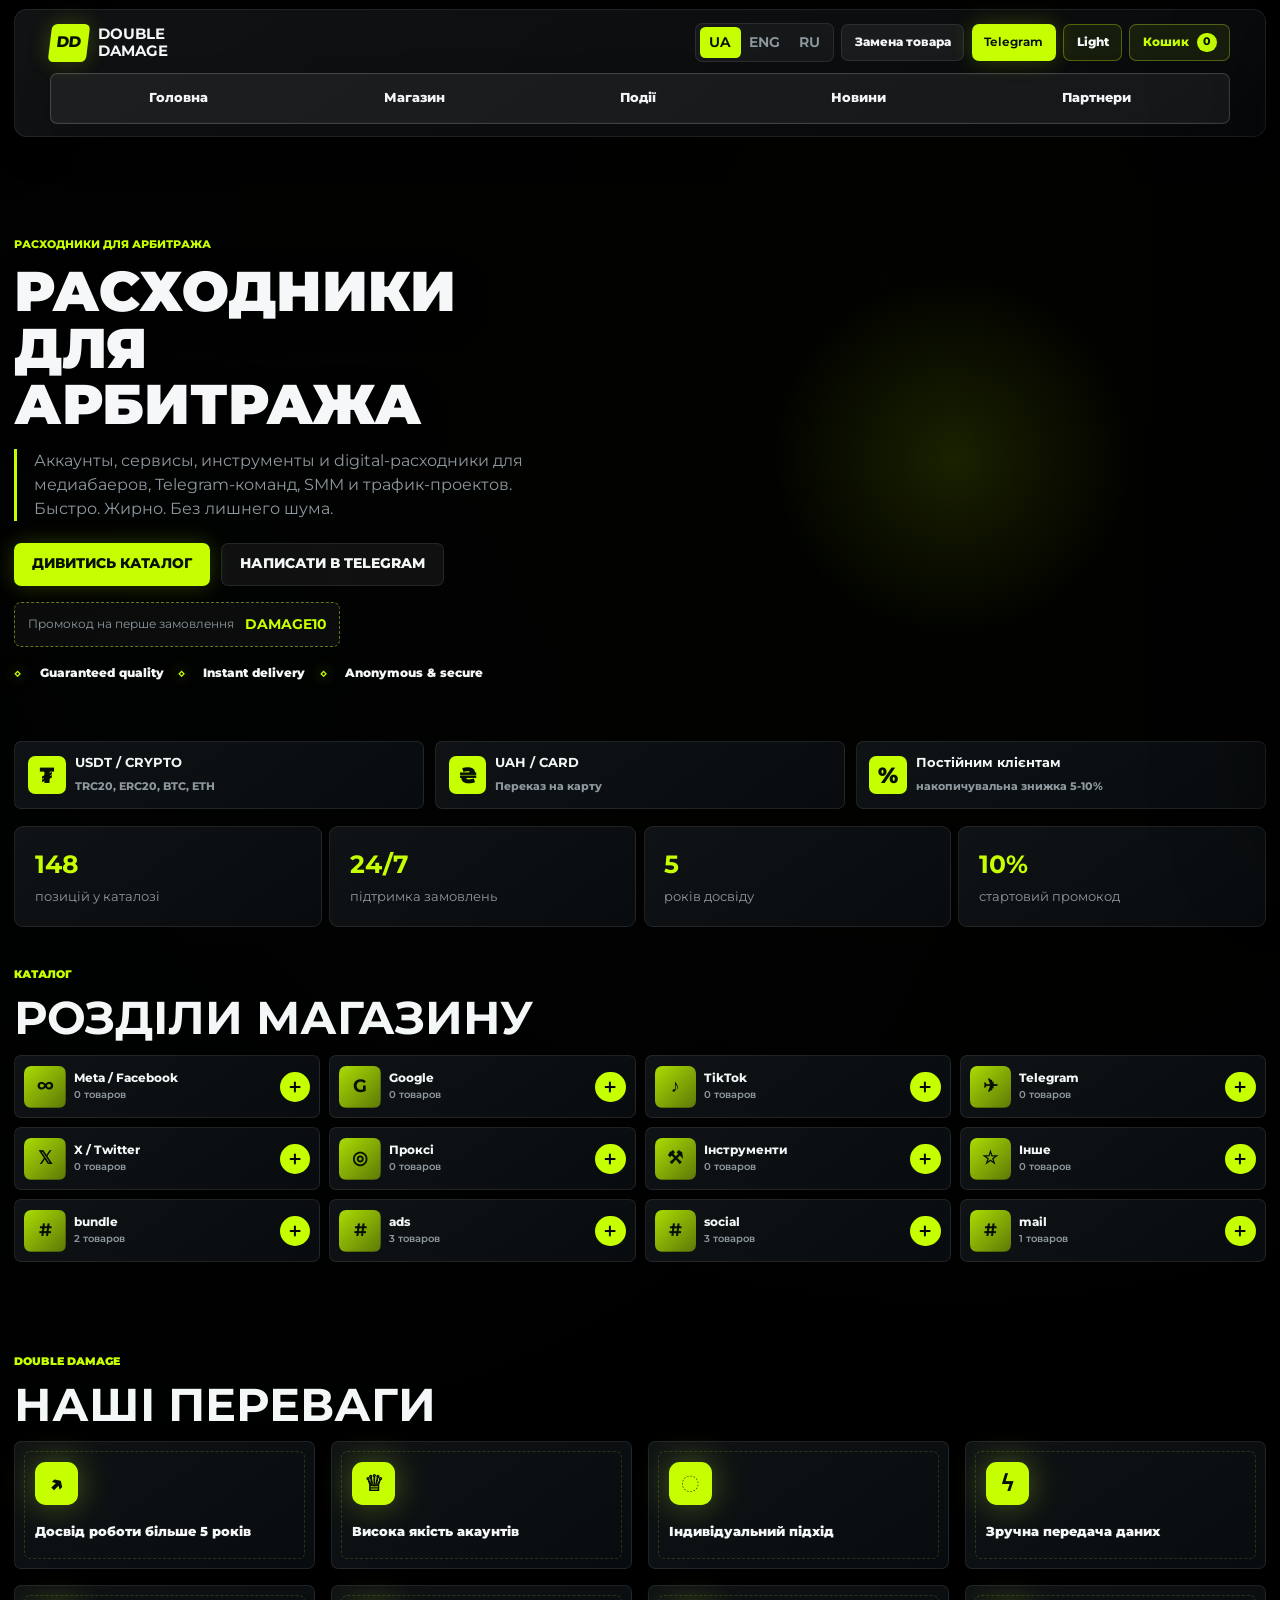
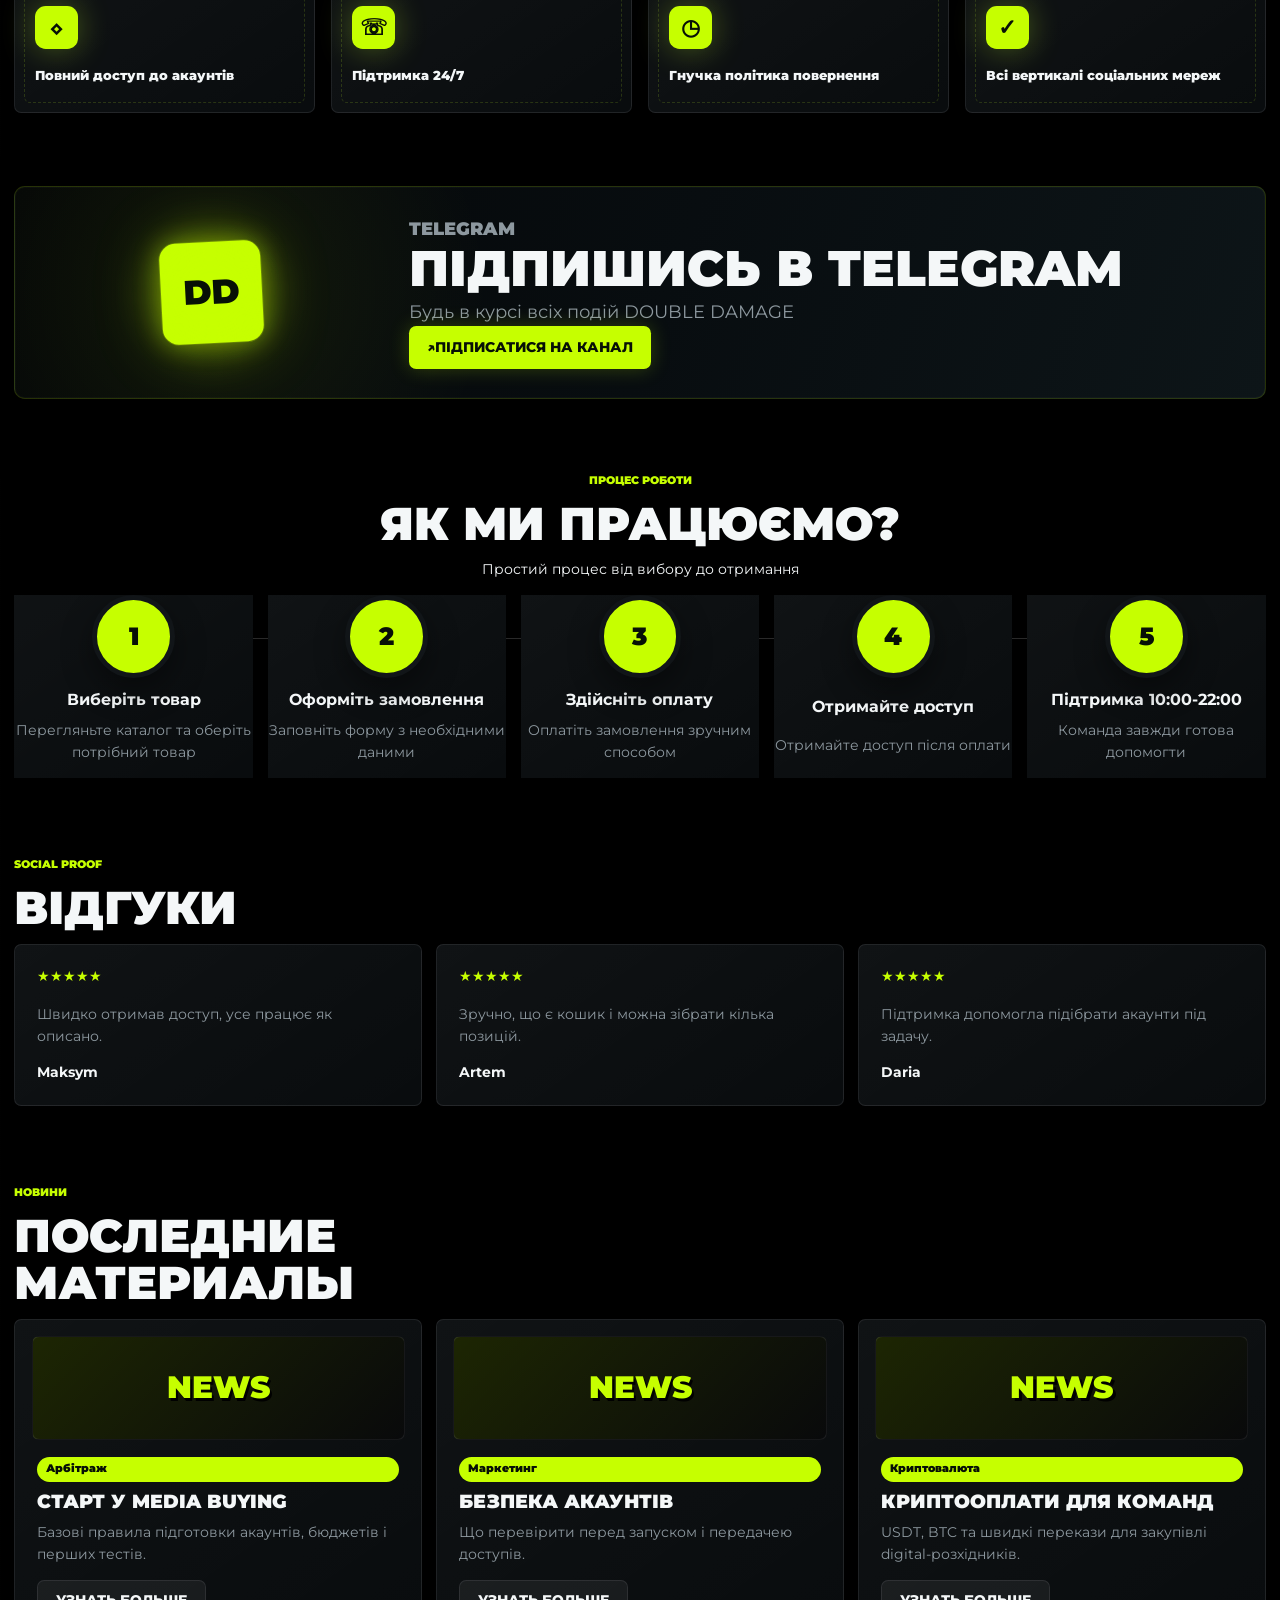
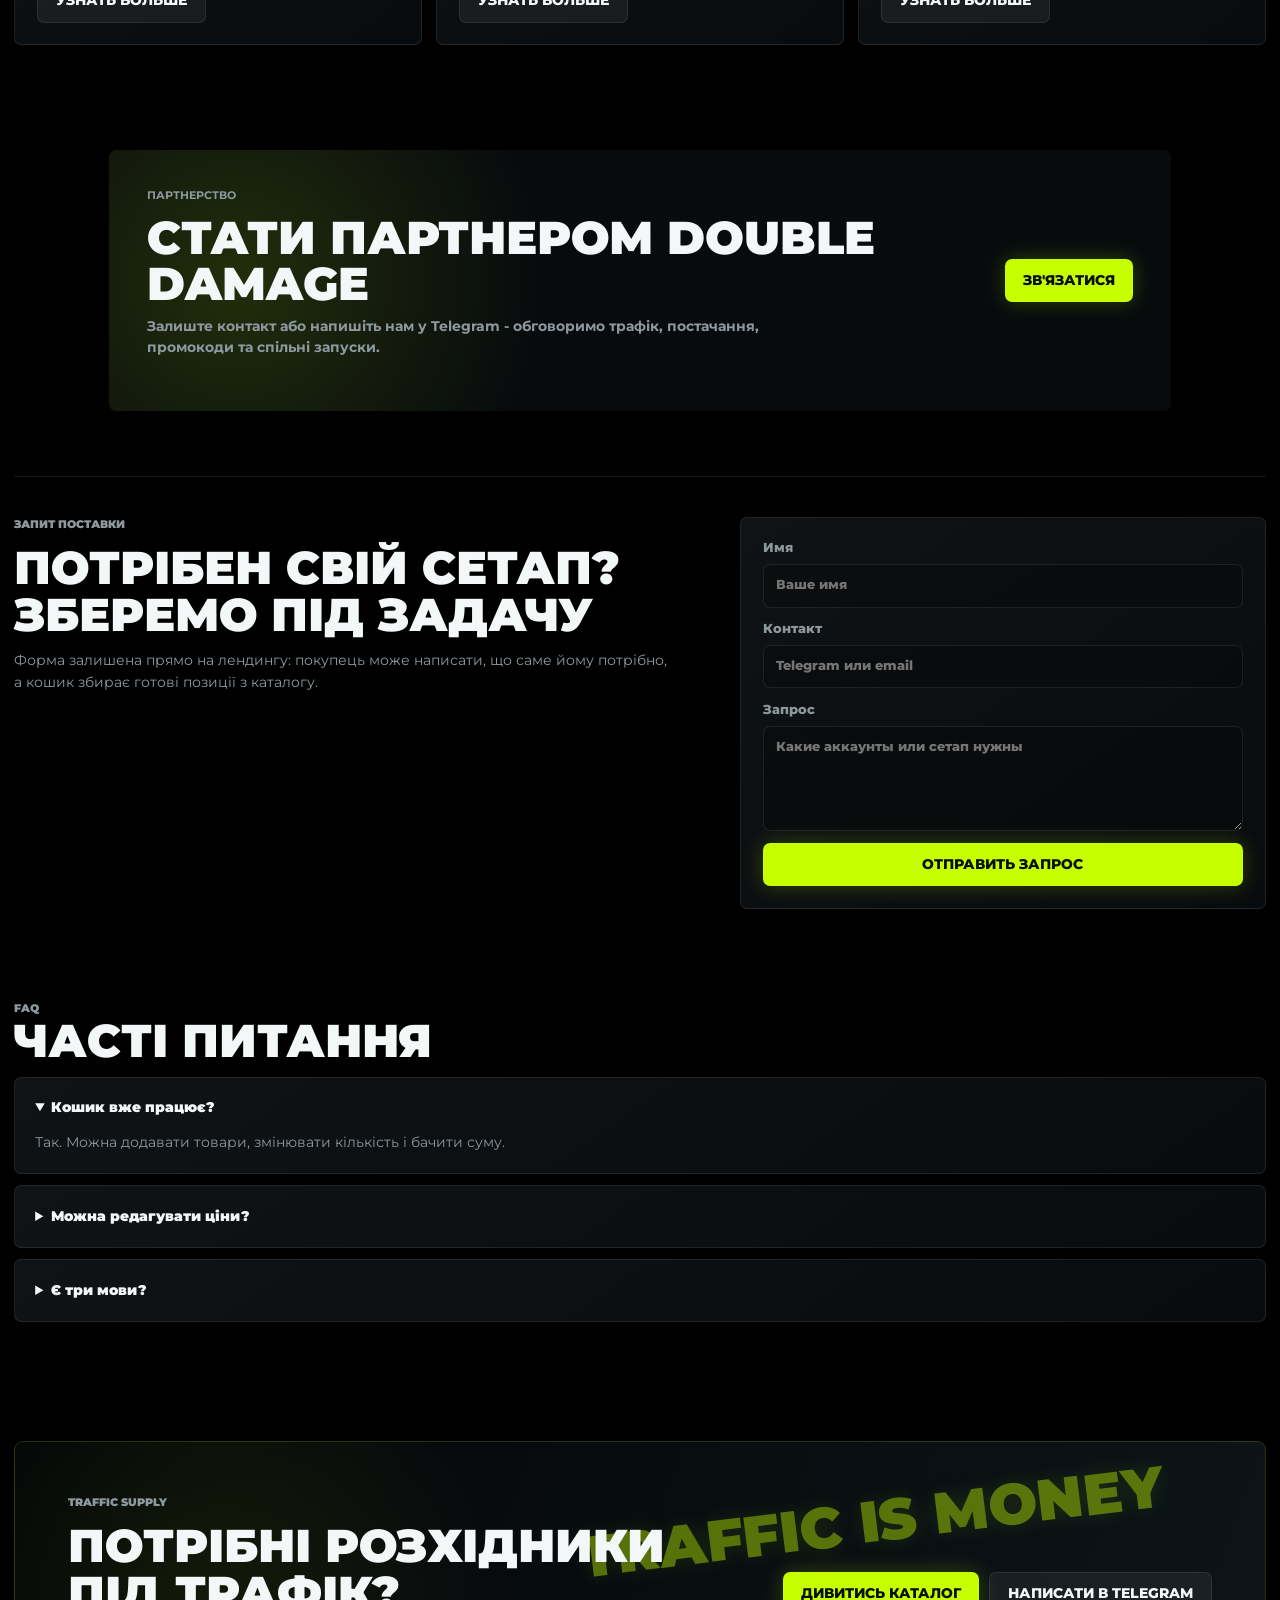
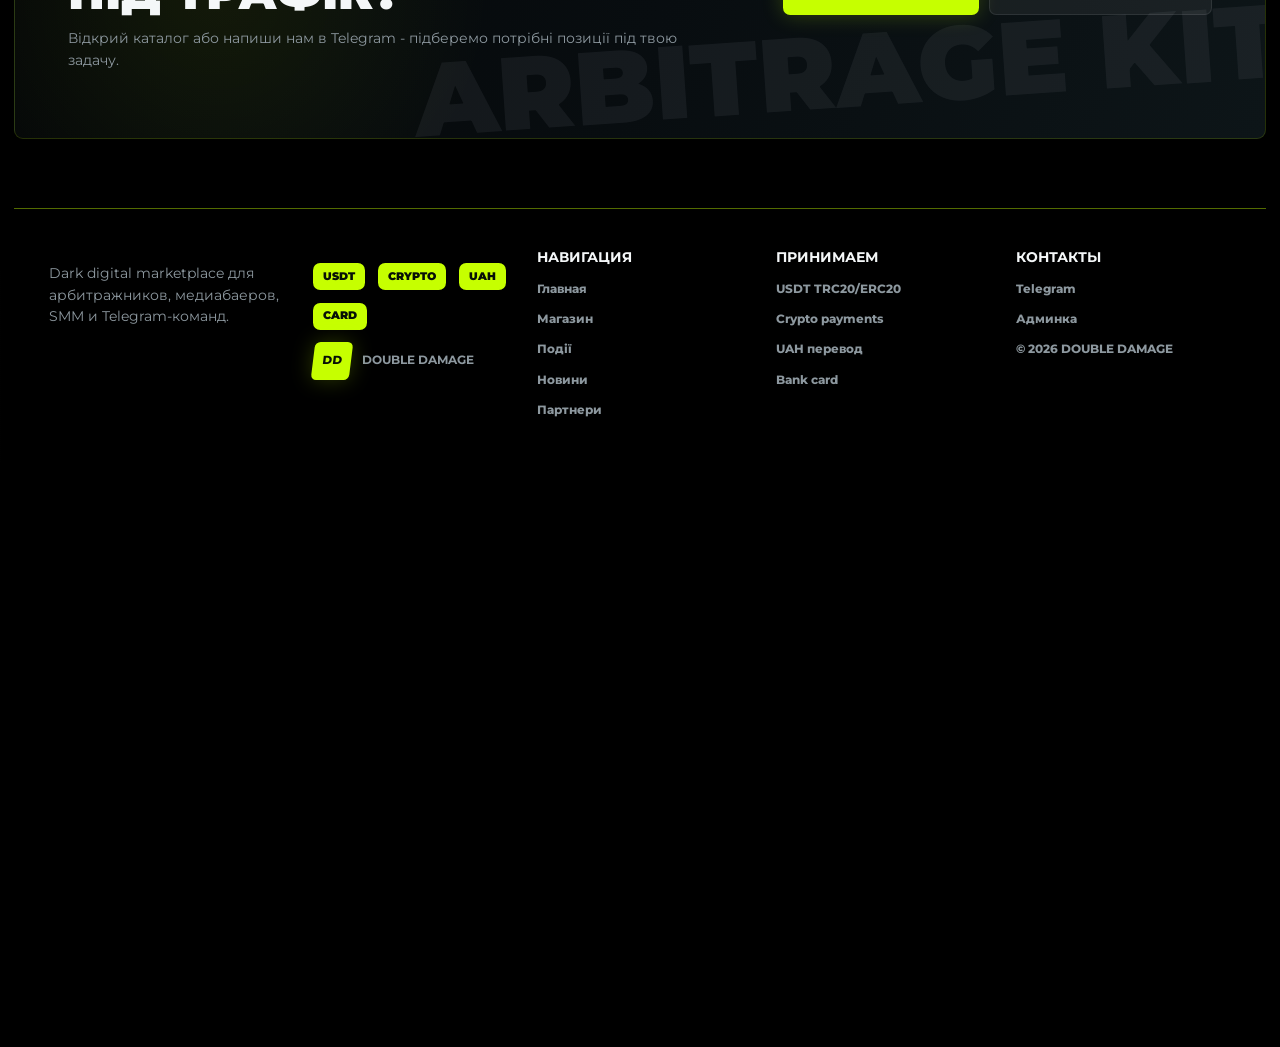
==== index.html @ 4abb4666 "Add files via upload" ====
﻿<!doctype html>
<html lang="ru">
  <head>
    <meta charset="utf-8" />
    <meta name="viewport" content="width=device-width, initial-scale=1" />
    <title>DOUBLE DAMAGE | Digital marketplace</title>
    <meta
      name="description"
      content="DOUBLE DAMAGE - магазин digital-расходников, аккаунтов, профилей и готовых сетапов."
    />
    <link rel="stylesheet" href="styles.css?v=61" />
  </head>
  <body>
    <header class="site-header">
      <a class="brand" href="#top" aria-label="DOUBLE DAMAGE">
        <span class="brand-mark" data-brand-mark>DD</span>
        <span data-brand-name>DOUBLE DAMAGE</span>
      </a>

      <nav class="main-nav" aria-label="РћСЃРЅРѕРІРЅР°СЏ РЅР°РІРёРіР°С†РёСЏ">
        <a href="index.html" data-i18n="home">Р“РѕР»РѕРІРЅР°</a>
        <a href="shop.html" data-i18n="shop">РњР°РіР°Р·РёРЅ</a>
        <a href="events.html" data-i18n="events">РџРѕРґС–С—</a>
        <a href="guides.html" data-i18n="guides">Новости</a>
        <a href="partners.html" data-i18n="partners">РџР°СЂС‚РЅРµСЂРё</a>
      </nav>

      <div class="header-tools">
        <div class="lang-switch" data-lang-switch></div>
        <a class="telegram-pill" data-telegram-link href="#" target="_blank" rel="noreferrer">Telegram</a>
        <button class="cart-button" type="button" data-cart-open>
          <span data-i18n="cart">РљРѕС€РёРє</span>
          <strong data-cart-count>0</strong>
        </button>
      </div>
    </header>

    <main id="top">
      <section class="hero">
        <div class="hero-copy">
          <p class="eyebrow" data-hero-eyebrow></p>
          <h1 data-hero-title></h1>
          <p class="lead" data-hero-lead></p>
          <div class="hero-actions">
            <a class="button primary" href="shop.html" data-hero-catalog>&#1057;&#1084;&#1086;&#1090;&#1088;&#1077;&#1090;&#1100; &#1082;&#1072;&#1090;&#1072;&#1083;&#1086;&#1075;</a>
            <a class="button ghost" data-telegram-link href="#" target="_blank" rel="noreferrer" data-hero-telegram>&#1053;&#1072;&#1087;&#1080;&#1089;&#1072;&#1090;&#1100; &#1074; Telegram</a>
          </div>
          <div class="promo">
            <span data-promo-label>&#1055;&#1088;&#1086;&#1084;&#1086;&#1082;&#1086;&#1076; &#1085;&#1072; &#1087;&#1077;&#1088;&#1074;&#1099;&#1081; &#1079;&#1072;&#1082;&#1072;&#1079;</span>
            <strong data-promo-code></strong>
          </div>
          <div class="hero-trust">
            <span>Guaranteed quality</span>
            <span>Instant delivery</span>
            <span>Anonymous & secure</span>
          </div>
        </div>

        <div class="hero-visual" aria-label="Р’РёС‚СЂРёРЅР° DOUBLE DAMAGE">
        </div>
      </section>

      <section class="payment-strip" aria-label="РЎРїРѕСЃРѕР±С‹ РѕРїР»Р°С‚С‹" data-payment-strip>
        <article>
          <span>в‚®</span>
          <strong>USDT / CRYPTO</strong>
          <small>TRC20, ERC20, BTC, ETH</small>
        </article>
        <article>
          <span>в‚ґ</span>
          <strong>UAH / CARD</strong>
          <small>РџРµСЂРµРІРѕРґ РЅР° РєР°СЂС‚Сѓ</small>
        </article>
        <article>
          <span>%</span>
          <strong>РџРѕСЃС‚РѕСЏРЅРЅС‹Рј РєР»РёРµРЅС‚Р°Рј</strong>
          <small>РЅР°РєРѕРїРёС‚РµР»СЊРЅР°СЏ СЃРєРёРґРєР° 5-10%</small>
        </article>
      </section>

      <section class="stats-strip" aria-label="РџРѕРєР°Р·Р°С‚РµР»Рё РјР°РіР°Р·РёРЅР°" data-stats></section>

      <section class="section catalog-section home-category-section" id="catalog">
        <div class="section-heading compact">
          <p class="eyebrow" data-i18n="catalog">РљР°С‚Р°Р»РѕРі</p>
          <h2 data-i18n="catalogTitle">Р РѕР·РґС–Р»Рё РјР°РіР°Р·РёРЅСѓ</h2>
        </div>

        <div class="shop-category-grid home-shop-categories" data-pages></div>
      </section>

      <section class="section is-hidden-home-block" id="drops">
        <div class="section-heading">
          <p class="eyebrow" data-i18n="drops">Р“Р°СЂСЏС‡С– РґСЂРѕРїРё</p>
          <h2>РЁРІРёРґРєС– РїСЂРѕРїРѕР·РёС†С–С—</h2>
        </div>
        <div class="drop-list" data-drops></div>
      </section>

      <section class="section advantages-section">
        <div class="section-heading compact">
          <p class="eyebrow">DOUBLE DAMAGE</p>
          <h2 data-i18n="advantages">РќР°С€С– РїРµСЂРµРІР°РіРё</h2>
        </div>
        <div class="advantage-grid" data-advantages></div>
      </section>

      <section class="section pages-section is-hidden-home-block" id="pages">
        <div class="section-heading">
          <p class="eyebrow">Supply categories</p>
          <h2>РљР°С‚РµРіРѕСЂРёРё СЂР°СЃС…РѕРґРЅРёРєРѕРІ</h2>
        </div>
        <div class="page-grid" data-pages></div>
      </section>

      <section class="telegram-section">
        <div class="telegram-art">
          <div class="graffiti-badge">DD</div>
        </div>
        <div class="telegram-copy">
          <p class="eyebrow">Telegram</p>
          <h2 data-i18n="telegramTitle">РќР°С€ Telegram РєР°РЅР°Р»</h2>
          <p data-i18n="telegramText">РџС–РґРїРёСЃСѓР№С‚РµСЃСЊ С‚Р° РѕС‚СЂРёРјСѓР№С‚Рµ РЅР°Р№РєРѕСЂРёСЃРЅС–С€Сѓ С–РЅС„РѕСЂРјР°С†С–СЋ</p>
          <div class="telegram-preview">
            <strong data-i18n="subscribe">РџС–РґРїРёСЃР°С‚РёСЃСЏ РЅР° РєР°РЅР°Р»</strong>
          </div>
          <a class="button blue-button" data-telegram-link target="_blank" rel="noreferrer" href="#">
            <span>в†—</span>
            <span data-i18n="subscribe">РџС–РґРїРёСЃР°С‚РёСЃСЏ РЅР° РєР°РЅР°Р»</span>
          </a>
        </div>
      </section>

      <section class="section work-section" id="how">
        <div class="section-heading center">
          <p class="eyebrow" data-i18n="howEyebrow">РџСЂРѕС†РµСЃ СЂРѕР±РѕС‚Рё</p>
          <h2 data-i18n="howTitle">РЇРє РјРё РїСЂР°С†СЋС”РјРѕ?</h2>
          <p data-i18n="howText">РџСЂРѕСЃС‚РёР№ РїСЂРѕС†РµСЃ РІС–Рґ РІРёР±РѕСЂСѓ РґРѕ РѕС‚СЂРёРјР°РЅРЅСЏ</p>
        </div>
        <div class="work-steps" data-work-steps></div>
      </section>

      <section class="section reviews-section" id="reviews">
        <div class="section-heading compact">
          <p class="eyebrow">Social proof</p>
          <h2 data-i18n="reviews">Р’С–РґРіСѓРєРё</h2>
        </div>
        <div class="review-grid" data-reviews></div>
      </section>

      <section class="section home-news-section">
        <div class="section-heading compact">
          <p class="eyebrow" data-i18n="guides">Новости</p>
          <h2>Последние материалы</h2>
        </div>
        <div class="content-grid guides-grid" data-home-news></div>
      </section>

      <section class="partner-cta" data-partner-cta></section>

      <section class="split-section" id="contact">
        <div>
          <p class="eyebrow" data-contact-eyebrow></p>
          <h2 data-contact-title></h2>
          <p data-contact-text></p>
        </div>
        <form class="contact-form">
          <label>
            Имя
            <input type="text" name="name" placeholder="Ваше имя" />
          </label>
          <label>
            Контакт
            <input type="text" name="contact" placeholder="Telegram или email" />
          </label>
          <label>
            Запрос
            <textarea name="message" placeholder="Какие аккаунты или сетап нужны"></textarea>
          </label>
          <button class="button primary" type="submit">Отправить запрос</button>
        </form>
      </section>

      <section class="section faq" id="faq">
        <div class="section-heading compact">
          <p class="eyebrow">FAQ</p>
          <h2 data-i18n="faq">Р§Р°СЃС‚С– РїРёС‚Р°РЅРЅСЏ</h2>
        </div>
        <div data-faq></div>
      </section>

      <section class="final-cta">
        <div>
          <p class="eyebrow" data-final-eyebrow>Traffic supply</p>
          <h2 data-final-title>РќРЈР–РќР« Р РђРЎРҐРћР”РќРРљР РџРћР” РўР РђР¤РРљ?</h2>
          <p data-final-text>
            РћС‚РєСЂРѕР№ РєР°С‚Р°Р»РѕРі РёР»Рё РЅР°РїРёС€Рё РЅР°Рј РІ Telegram - РїРѕРґР±РµСЂРµРј РЅСѓР¶РЅС‹Рµ РїРѕР·РёС†РёРё
            РїРѕРґ С‚РІРѕСЋ Р·Р°РґР°С‡Сѓ.
          </p>
        </div>
        <div class="hero-actions">
          <a class="button primary" href="shop.html" data-hero-catalog>&#1057;&#1084;&#1086;&#1090;&#1088;&#1077;&#1090;&#1100; &#1082;&#1072;&#1090;&#1072;&#1083;&#1086;&#1075;</a>
          <a class="button ghost" data-telegram-link href="#" target="_blank" rel="noreferrer" data-hero-telegram>&#1053;&#1072;&#1087;&#1080;&#1089;&#1072;&#1090;&#1100; &#1074; Telegram</a>
        </div>
      </section>
    </main>

    <aside class="cart-panel" aria-label="РљРѕСЂР·РёРЅР°" aria-hidden="true">
      <div class="cart-head">
        <div>
          <p class="eyebrow">РљРѕСЂР·РёРЅР°</p>
          <h2 data-i18n="cartOrder">Р’Р°С€Рµ Р·Р°РјРѕРІР»РµРЅРЅСЏ</h2>
        </div>
        <button class="icon-button" type="button" data-cart-close aria-label="Р—Р°РєСЂС‹С‚СЊ РєРѕСЂР·РёРЅСѓ">x</button>
      </div>
      <div class="cart-items" data-cart-items>
        <p class="empty-cart">РџРѕРєР° РїСѓСЃС‚Рѕ. Р”РѕР±Р°РІСЊС‚Рµ РїРѕР·РёС†РёСЋ РёР· РєР°С‚Р°Р»РѕРіР°.</p>
      </div>
      <div class="cart-total">
        <span data-i18n="total">Р Р°Р·РѕРј</span>
        <strong data-cart-total>$0</strong>
      </div>
      <a class="button primary checkout-button" href="#contact" data-cart-close data-i18n="checkout">РћС„РѕСЂРјРёС‚Рё Р·Р°РїРёС‚</a>
    </aside>
    <div class="cart-backdrop" data-cart-close></div>

    <footer class="footer">
      <span data-footer-copy></span>
      <div>
        <a href="shop.html" data-i18n="shop">РњР°РіР°Р·РёРЅ</a>
        <a href="guides.html" data-i18n="guides">Новости</a>
        <a href="partners.html" data-i18n="partners">РџР°СЂС‚РЅРµСЂРё</a>
      </div>
    </footer>

    <script src="store.js?v=7"></script>
    <script src="script.js?v=35"></script>
  </body>
</html>
---- styles.css ----
@import url("https://fonts.googleapis.com/css2?family=Montserrat:wght@400;500;600;700;800;900&display=swap");

:root {
  --site-width: 1500px;
  --bg: #0b0f12;
  --asphalt: #111820;
  --graphite: #1a222b;
  --panel: #121a22;
  --panel-soft: #1f2a34;
  --line: rgba(242, 245, 247, 0.11);
  --text: #f2f5f7;
  --muted: #a7b0b8;
  --acid: #c6ff00;
  --acid-strong: #d7ff3d;
  --cyan: #00f5ff;
  --red: #ff2a1f;
  --red-soft: #ff553f;
  --violet: #ff2a1f;
  --blue: #00f5ff;
  --orange: #ff3b2f;
  --danger: #ff2a1f;
  --shadow: 0 28px 90px rgba(0, 0, 0, 0.5);
}

:root[data-theme="light"] {
  --bg: #f5f1eb;
  --asphalt: #fff8f1;
  --graphite: #ffffff;
  --panel: #fff7ef;
  --panel-soft: #f3e8de;
  --line: rgba(22, 16, 14, 0.14);
  --text: #11100f;
  --muted: #655c55;
  --acid: #a8e900;
  --acid-strong: #c7ff27;
  --cyan: #007a83;
  --red: #ef2b20;
  --red-soft: #ff5a45;
  --violet: #ef2b20;
  --blue: #006f78;
  --orange: #ef2b20;
  --danger: #ef2b20;
  --shadow: 0 26px 70px rgba(64, 24, 18, 0.16);
}

* {
  box-sizing: border-box;
}

html {
  scroll-behavior: smooth;
  overflow-x: hidden;
}

body {
  margin: 0;
  min-width: 320px;
  color: var(--text);
  background:
    radial-gradient(circle at 72% 6%, rgba(255, 42, 31, 0.36), transparent 29%),
    radial-gradient(circle at 18% 16%, rgba(198, 255, 0, 0.12), transparent 28%),
    linear-gradient(rgba(255, 255, 255, 0.025) 1px, transparent 1px),
    linear-gradient(90deg, rgba(255, 255, 255, 0.018) 1px, transparent 1px),
    var(--bg);
  background-size: auto, auto, 44px 44px, 44px 44px, auto;
  font-family: Inter, "Arial Narrow", ui-sans-serif, system-ui, -apple-system, BlinkMacSystemFont, "Segoe UI", sans-serif;
  line-height: 1.5;
  overflow-x: hidden;
}

:root[data-theme="light"] body {
  background:
    radial-gradient(circle at 72% 4%, rgba(255, 42, 31, 0.2), transparent 31%),
    radial-gradient(circle at 12% 18%, rgba(198, 255, 0, 0.15), transparent 28%),
    linear-gradient(rgba(18, 16, 15, 0.035) 1px, transparent 1px),
    linear-gradient(90deg, rgba(18, 16, 15, 0.025) 1px, transparent 1px),
    var(--bg);
}

body::before {
  content: "";
  position: fixed;
  inset: 0;
  z-index: -1;
  pointer-events: none;
  background-image:
    linear-gradient(115deg, transparent 0 44%, rgba(255, 42, 31, 0.1) 44% 45%, transparent 45%),
    repeating-radial-gradient(circle at 20% 20%, rgba(255, 255, 255, 0.045) 0 1px, transparent 1px 7px);
  mix-blend-mode: screen;
  opacity: 0.54;
}

:root[data-theme="light"] body::before {
  background-image:
    linear-gradient(115deg, transparent 0 44%, rgba(239, 43, 32, 0.08) 44% 45%, transparent 45%),
    repeating-radial-gradient(circle at 20% 20%, rgba(17, 16, 15, 0.05) 0 1px, transparent 1px 7px);
  mix-blend-mode: multiply;
  opacity: 0.38;
}

body.cart-open {
  overflow: hidden;
}

a {
  color: inherit;
  text-decoration: none;
}

@keyframes fadeUp {
  from {
    opacity: 0;
    transform: translateY(18px);
  }
  to {
    opacity: 1;
    transform: translateY(0);
  }
}

@keyframes floatCard {
  0%,
  100% {
    transform: translateY(0) rotate(0deg);
  }
  50% {
    transform: translateY(-10px) rotate(-1deg);
  }
}

@keyframes glitchPulse {
  0%,
  100% {
    text-shadow: 4px 4px 0 rgba(255, 42, 31, 0.48), -2px 0 0 rgba(198, 255, 0, 0.38);
  }
  45% {
    text-shadow: 7px 0 0 rgba(255, 42, 31, 0.56), -5px 2px 0 rgba(255, 255, 255, 0.28);
  }
  48% {
    text-shadow: -6px 0 0 rgba(198, 255, 0, 0.42), 5px -2px 0 rgba(255, 42, 31, 0.5);
  }
}

.section,
.stats-strip,
.telegram-section,
.split-section,
.final-cta,
.footer {
  animation: fadeUp 640ms ease both;
}

button,
input,
textarea {
  font: inherit;
}

.site-header {
  position: sticky;
  top: 0;
  z-index: 30;
  display: flex;
  align-items: center;
  justify-content: space-between;
  gap: 18px;
  max-width: 1500px;
  margin: 10px auto 0;
  padding: 14px clamp(14px, 3vw, 38px);
  background: rgba(11, 15, 18, 0.82);
  border: 1px solid rgba(242, 245, 247, 0.16);
  border-radius: 14px;
  backdrop-filter: blur(18px);
}

:root[data-theme="light"] .site-header {
  background: rgba(255, 248, 241, 0.82);
  border-color: rgba(239, 43, 32, 0.22);
}

.brand,
.main-nav,
.header-tools,
.footer div {
  display: flex;
  align-items: center;
  gap: 14px;
}

.header-tools {
  flex: 0 1 auto;
  flex-wrap: wrap;
  justify-content: flex-end;
  min-width: 0;
}

.lang-switch {
  display: inline-flex;
  gap: 4px;
  padding: 4px;
  background: rgba(255, 255, 255, 0.045);
  border: 1px solid var(--line);
  border-radius: 8px;
}

.lang-switch button {
  min-height: 34px;
  padding: 0 9px;
  color: var(--muted);
  background: transparent;
  border: 0;
  border-radius: 6px;
  font-weight: 950;
  cursor: pointer;
}

.lang-switch button.active {
  color: #071006;
  background: var(--acid);
}

.brand {
  font-weight: 950;
  letter-spacing: 0;
  text-transform: uppercase;
}

.brand-mark {
  display: grid;
  width: 42px;
  height: 42px;
  place-items: center;
  color: #081006;
  background: var(--acid);
  border-radius: 6px;
  box-shadow: 0 0 28px rgba(198, 255, 0, 0.46), 5px 5px 0 rgba(255, 42, 31, 0.58);
  transform: skew(-7deg);
}

.brand {
  font-size: 17px;
}

.main-nav {
  flex: 1 1 auto;
  justify-content: center;
  min-width: 0;
  padding: 6px;
  background: rgba(255, 255, 255, 0.04);
  border: 1px solid var(--line);
  border-radius: 8px;
}

.main-nav a,
.footer a {
  color: var(--muted);
  font-size: 13px;
  font-weight: 750;
}

.main-nav a {
  position: relative;
  padding: 8px 8px;
  white-space: nowrap;
}

.main-nav a::after,
.footer a::after {
  content: "";
  position: absolute;
  right: 8px;
  bottom: 3px;
  left: 8px;
  height: 2px;
  background: var(--acid);
  box-shadow: 0 0 14px rgba(198, 255, 0, 0.65);
  transform: scaleX(0);
  transform-origin: left;
  transition: transform 160ms ease;
}

.main-nav a:hover::after,
.footer a:hover::after {
  transform: scaleX(1);
}

.profile-pill,
.cart-button,
.telegram-pill,
.theme-toggle {
  display: inline-flex;
  align-items: center;
  gap: 9px;
  min-height: 42px;
  padding: 0 14px;
  color: #fff;
  border-radius: 8px;
  font-weight: 850;
}

.profile-pill {
  background: linear-gradient(135deg, #210604, var(--red));
  box-shadow: 0 14px 32px rgba(255, 42, 31, 0.2);
}

.profile-pill span {
  width: 10px;
  height: 10px;
  background: #7db4ff;
  border-radius: 50%;
}

.cart-button {
  border: 1px solid rgba(199, 255, 46, 0.32);
  background: rgba(199, 255, 46, 0.08);
  color: var(--acid);
  cursor: pointer;
}

.telegram-pill {
  color: #061015;
  background: var(--acid);
  box-shadow: 0 0 24px rgba(198, 255, 0, 0.24);
}

.theme-toggle {
  color: var(--text);
  background: rgba(255, 42, 31, 0.1);
  border: 1px solid rgba(255, 42, 31, 0.38);
  cursor: pointer;
}

.theme-toggle:hover {
  color: #fff;
  background: var(--red);
  box-shadow: 0 0 24px rgba(255, 42, 31, 0.28);
}

.cart-button strong {
  display: grid;
  min-width: 22px;
  height: 22px;
  place-items: center;
  color: #071006;
  background: var(--acid);
  border-radius: 50%;
  font-size: 12px;
}

.hero {
  display: grid;
  grid-template-columns: minmax(0, 0.92fr) minmax(320px, 1.08fr);
  gap: clamp(30px, 6vw, 86px);
  align-items: center;
  min-height: calc(100vh - 92px);
  padding: clamp(42px, 6vw, 78px) clamp(16px, 4vw, 58px) 26px;
}

.hero-copy {
  max-width: 740px;
}

.eyebrow {
  margin: 0 0 12px;
  color: var(--acid);
  font-size: 12px;
  font-weight: 950;
  letter-spacing: 0;
  text-transform: uppercase;
}

h1,
h2,
h3,
p {
  margin-top: 0;
}

h1 {
  margin-bottom: 22px;
  font-family: Impact, "Arial Narrow", Inter, sans-serif;
  font-size: clamp(58px, 9.5vw, 142px);
  line-height: 0.82;
  letter-spacing: 0;
  text-transform: uppercase;
  text-shadow: 4px 4px 0 rgba(255, 42, 31, 0.48), -2px 0 0 rgba(198, 255, 0, 0.38);
  animation: glitchPulse 5.5s infinite steps(1, end);
}

h2 {
  margin-bottom: 14px;
  font-size: clamp(30px, 4vw, 58px);
  line-height: 1.02;
  letter-spacing: 0;
  text-transform: uppercase;
}

h3 {
  margin-bottom: 10px;
  font-size: 21px;
  line-height: 1.18;
}

.lead {
  max-width: 650px;
  color: var(--muted);
  font-size: clamp(17px, 2vw, 21px);
  border-left: 4px solid var(--acid);
  padding-left: 18px;
}

.hero-actions {
  display: flex;
  flex-wrap: wrap;
  gap: 12px;
  margin: 30px 0 22px;
}

.hero-trust {
  display: flex;
  flex-wrap: wrap;
  gap: 14px;
  margin-top: 22px;
}

.hero-trust span {
  position: relative;
  padding-left: 28px;
  color: var(--text);
  font-size: 14px;
  font-weight: 850;
}

.hero-trust span::before {
  content: "◇";
  position: absolute;
  left: 0;
  color: var(--acid);
  text-shadow: 0 0 14px rgba(198, 255, 0, 0.65);
}

.button,
.drop-card button,
.product-card button,
.telegram-mini {
  display: inline-flex;
  align-items: center;
  justify-content: center;
  min-height: 48px;
  padding: 0 20px;
  border: 0;
  border-radius: 8px;
  font-weight: 950;
  cursor: pointer;
  text-transform: uppercase;
}

.primary,
.drop-card button,
.product-card button {
  color: #071006;
  background: var(--acid);
  box-shadow: 0 0 30px rgba(199, 255, 46, 0.16);
}

.product-actions {
  display: grid;
  grid-template-columns: 1fr auto;
  gap: 10px;
}

.telegram-mini {
  min-height: 48px;
  padding-inline: 14px;
  color: var(--red-soft);
  background: rgba(255, 42, 31, 0.08);
  border: 1px solid rgba(255, 42, 31, 0.36);
}

.ghost {
  color: var(--text);
  background: rgba(255, 255, 255, 0.06);
  border: 1px solid var(--line);
}

.promo {
  display: inline-flex;
  align-items: center;
  gap: 12px;
  padding: 12px 14px;
  background: rgba(255, 255, 255, 0.045);
  border: 1px dashed rgba(199, 255, 46, 0.45);
  border-radius: 8px;
}

.promo span {
  color: var(--muted);
  font-size: 13px;
}

.promo strong {
  color: var(--acid);
}

.hero-visual {
  position: relative;
  min-height: min(62vw, 610px);
  overflow: hidden;
  background:
    linear-gradient(160deg, rgba(255, 42, 31, 0.16), transparent 32%),
    repeating-linear-gradient(100deg, rgba(255, 255, 255, 0.045) 0 1px, transparent 1px 36px),
    linear-gradient(135deg, rgba(255, 255, 255, 0.08), transparent 38%),
    radial-gradient(circle at 30% 16%, rgba(198, 255, 0, 0.32), transparent 25%),
    radial-gradient(circle at 75% 72%, rgba(255, 42, 31, 0.36), transparent 32%),
    linear-gradient(145deg, #0b0f12, #1a222b);
  border: 1px solid rgba(255, 255, 255, 0.09);
  border-radius: 10px;
  box-shadow: var(--shadow);
}

:root[data-theme="light"] .hero-visual {
  background:
    linear-gradient(160deg, rgba(239, 43, 32, 0.18), transparent 34%),
    repeating-linear-gradient(100deg, rgba(17, 16, 15, 0.055) 0 1px, transparent 1px 36px),
    radial-gradient(circle at 30% 16%, rgba(198, 255, 0, 0.34), transparent 25%),
    radial-gradient(circle at 75% 72%, rgba(239, 43, 32, 0.18), transparent 32%),
    linear-gradient(145deg, #fff9f2, #f2e7dc);
  border-color: rgba(239, 43, 32, 0.18);
}

.hero-visual::after {
  content: "TRAFFIC SUPPLY";
  position: absolute;
  left: 7%;
  top: 10%;
  color: rgba(242, 245, 247, 0.07);
  font-family: Impact, "Arial Narrow", sans-serif;
  font-size: clamp(42px, 7vw, 92px);
  line-height: 0.85;
  text-transform: uppercase;
  transform: rotate(-8deg);
}

.hero-visual::before {
  content: "";
  position: absolute;
  inset: 9%;
  border: 1px solid rgba(255, 255, 255, 0.14);
  transform: rotate(-3deg);
}

.neon-line {
  position: absolute;
  left: -8%;
  top: 24%;
  width: 116%;
  height: 6px;
  background: var(--acid);
  box-shadow: 0 0 36px rgba(199, 255, 46, 0.82);
  transform: rotate(-12deg);
}

.terminal-card {
  position: absolute;
  right: 6%;
  bottom: 12%;
  width: min(78%, 520px);
  padding: 18px;
  background: rgba(8, 11, 12, 0.86);
  border: 1px solid rgba(198, 255, 0, 0.28);
  border-radius: 10px;
  backdrop-filter: blur(18px);
  animation: floatCard 6s ease-in-out infinite;
}

.terminal-card::after {
  content: "Buy";
  position: absolute;
  right: 18px;
  bottom: 18px;
  padding: 8px 18px;
  color: var(--text);
  border: 1px solid rgba(242, 245, 247, 0.22);
  border-radius: 8px;
  background: rgba(0, 0, 0, 0.28);
}

.terminal-head {
  display: flex;
  gap: 7px;
  margin-bottom: 18px;
}

.terminal-head span {
  width: 10px;
  height: 10px;
  border-radius: 50%;
  background: var(--danger);
}

.terminal-head span:nth-child(2) {
  background: var(--orange);
}

.terminal-head span:nth-child(3) {
  background: var(--acid);
}

.terminal-row {
  display: flex;
  justify-content: space-between;
  gap: 16px;
  padding: 16px;
  color: var(--muted);
  background: rgba(255, 255, 255, 0.045);
  border: 1px solid rgba(255, 255, 255, 0.06);
  border-radius: 8px;
}

.terminal-row + .terminal-row {
  margin-top: 10px;
}

.terminal-row.active {
  color: var(--text);
  border-color: rgba(199, 255, 46, 0.42);
}

.terminal-row strong {
  color: var(--acid);
}

.status-card {
  position: absolute;
  display: grid;
  gap: 2px;
  padding: 14px 16px;
  background: rgba(29, 34, 38, 0.82);
  border: 1px solid var(--line);
  border-radius: 8px;
  backdrop-filter: blur(16px);
  animation: floatCard 7s ease-in-out infinite;
}

.status-card span {
  color: var(--muted);
  font-size: 12px;
}

.status-card strong {
  color: #fff;
}

.status-card.top {
  top: 18%;
  left: 9%;
}

.status-card.bottom {
  right: 10%;
  top: 40%;
  animation-delay: -2s;
}

.stats-strip,
.section,
.split-section,
.footer {
  max-width: 1500px;
  margin-inline: clamp(16px, 4vw, 58px);
}

@media (min-width: 1600px) {
  .stats-strip,
  .section,
  .split-section,
  .footer,
  .telegram-section,
  .final-cta {
    margin-inline: auto;
  }
}

.stats-strip {
  display: grid;
  grid-template-columns: repeat(4, 1fr);
  gap: 1px;
  overflow: hidden;
  background: var(--line);
  border: 1px solid var(--line);
  border-radius: 8px;
}

.stats-strip div {
  display: grid;
  gap: 4px;
  padding: 22px;
  background: rgba(255, 255, 255, 0.045);
}

:root[data-theme="light"] .stats-strip div,
:root[data-theme="light"] .telegram-preview,
:root[data-theme="light"] .cart-item,
:root[data-theme="light"] .catalog-tabs button,
:root[data-theme="light"] .lang-switch,
:root[data-theme="light"] .main-nav,
:root[data-theme="light"] .ghost {
  background: rgba(17, 16, 15, 0.045);
}

.stats-strip strong {
  color: var(--acid);
  font-size: 28px;
}

.stats-strip span {
  color: var(--muted);
  font-size: 14px;
}

.section,
.split-section {
  padding: clamp(64px, 8vw, 110px) 0;
}

.section-heading {
  max-width: 790px;
  margin-bottom: 30px;
}

.compact {
  max-width: 640px;
}

.drop-grid,
.product-grid,
.page-grid {
  display: grid;
  gap: 16px;
}

.drop-grid {
  grid-template-columns: 1.15fr 0.92fr 0.92fr;
}

.product-grid {
  grid-template-columns: repeat(6, 1fr);
}

.page-grid {
  grid-template-columns: repeat(8, 1fr);
}

.drop-card,
.product-card,
.page-card,
.contact-form,
.faq details {
  background:
    linear-gradient(145deg, rgba(255, 42, 31, 0.055), rgba(255, 255, 255, 0.018)),
    var(--graphite);
  border: 1px solid #26313a;
  border-radius: 8px;
}

:root[data-theme="light"] .drop-card,
:root[data-theme="light"] .product-card,
:root[data-theme="light"] .page-card,
:root[data-theme="light"] .contact-form,
:root[data-theme="light"] .faq details,
:root[data-theme="light"] .review-grid article,
:root[data-theme="light"] .graffiti-panel,
:root[data-theme="light"] .content-card,
:root[data-theme="light"] .advantage-grid article {
  background:
    linear-gradient(145deg, rgba(239, 43, 32, 0.055), rgba(255, 255, 255, 0.7)),
    var(--graphite);
  border-color: rgba(22, 16, 14, 0.12);
}

.drop-card:hover,
.product-card:hover,
.page-card:hover,
.content-card:hover {
  border-color: var(--acid);
  box-shadow: 0 0 0 1px rgba(198, 255, 0, 0.18), 0 0 42px rgba(198, 255, 0, 0.12);
  transform: translateY(-2px);
  transition: border-color 160ms ease, box-shadow 160ms ease, transform 160ms ease;
}

.drop-card,
.product-card,
.page-card {
  min-height: 250px;
  padding: 18px;
}

.product-image,
.content-media {
  min-height: 116px;
  margin: -6px -6px 18px;
  background:
    linear-gradient(135deg, rgba(199, 255, 46, 0.22), rgba(255, 42, 31, 0.18)),
    #0b0f11;
  background-position: center;
  background-size: contain;
  background-repeat: no-repeat;
  border: 1px solid var(--line);
  border-radius: 8px;
}

:root[data-theme="light"] .product-image,
:root[data-theme="light"] .content-media {
  background:
    linear-gradient(135deg, rgba(199, 255, 46, 0.22), rgba(239, 43, 32, 0.12)),
    #fff8f1;
}

.placeholder-media {
  display: grid;
  place-items: center;
  color: var(--acid);
  font-size: 34px;
  font-weight: 950;
  text-shadow: 3px 3px 0 #000;
}

.drop-card.feature {
  background:
    linear-gradient(135deg, rgba(199, 255, 46, 0.16), rgba(255, 42, 31, 0.11)),
    var(--panel);
  border-color: rgba(199, 255, 46, 0.32);
}

.drop-card p,
.product-card p,
.page-card p,
.split-section p,
.faq p {
  color: var(--muted);
}

.tag,
.stock {
  display: inline-flex;
  align-items: center;
  min-height: 28px;
  padding: 0 10px;
  border-radius: 999px;
  font-size: 12px;
  font-weight: 950;
}

.tag.acid,
.stock.hot {
  color: #071006;
  background: var(--acid);
}

.tag.blue {
  color: #fff;
  background: var(--blue);
}

.tag.orange {
  color: #120803;
  background: var(--orange);
}

.price {
  margin: 28px 0 16px;
  color: var(--acid);
  font-size: 42px;
  font-weight: 950;
  line-height: 1;
}

.catalog-tabs {
  display: flex;
  flex-wrap: wrap;
  gap: 10px;
  margin-bottom: 18px;
}

.catalog-tabs button {
  min-height: 42px;
  padding: 0 15px;
  color: var(--muted);
  background: rgba(255, 255, 255, 0.045);
  border: 1px solid var(--line);
  border-radius: 8px;
  font-weight: 850;
  cursor: pointer;
}

.catalog-tabs button.active {
  color: #071006;
  background: var(--acid);
}

.product-top,
.product-meta,
.cart-item,
.cart-total {
  display: flex;
  align-items: center;
  justify-content: space-between;
  gap: 14px;
}

.service-badge {
  display: grid;
  width: 44px;
  height: 44px;
  place-items: center;
  color: #071006;
  background: linear-gradient(135deg, var(--acid), var(--red-soft));
  border-radius: 8px;
  font-weight: 950;
}

.stock {
  color: var(--acid);
  background: rgba(199, 255, 46, 0.08);
  border: 1px solid rgba(199, 255, 46, 0.26);
}

.product-card h3 {
  margin-top: 18px;
  font-size: 18px;
}

.product-meta {
  margin: 22px 0 16px;
  color: var(--muted);
}

.product-meta strong {
  color: var(--acid);
  font-size: 24px;
}

.product-card.is-hidden {
  display: none;
}

.page-card {
  display: block;
  min-height: 164px;
  text-align: center;
}

.page-card span {
  display: grid;
  width: 58px;
  height: 58px;
  margin: 0 auto 16px;
  place-items: center;
  color: var(--acid);
  border: 1px solid currentColor;
  border-radius: 12px;
  font-weight: 950;
  font-size: 32px;
  text-shadow: 0 0 18px currentColor;
}

.platform-tile:nth-child(1) span,
.platform-tile:nth-child(4) span,
.platform-tile:nth-child(5) span {
  color: var(--cyan);
}

.platform-tile:nth-child(3) span,
.platform-tile:nth-child(6) span {
  color: var(--red-soft);
}

.platform-tile:nth-child(8) span {
  color: #ffd400;
}

.page-card:hover {
  border-color: rgba(199, 255, 46, 0.34);
}

.advantage-grid {
  display: grid;
  grid-template-columns: repeat(6, 1fr);
  gap: 18px;
}

.advantage-grid article {
  position: relative;
  display: grid;
  min-height: 142px;
  place-items: start;
  padding: 22px;
  text-align: left;
  background:
    linear-gradient(145deg, rgba(255, 255, 255, 0.07), rgba(255, 255, 255, 0.02)),
    var(--graphite);
  border: 1px solid var(--line);
  border-radius: 8px;
}

.advantage-grid article::before {
  content: "";
  position: absolute;
  inset: 10px;
  border: 1px dashed rgba(199, 255, 46, 0.16);
  border-radius: 7px;
}

.advantage-grid span {
  z-index: 1;
  display: grid;
  width: 48px;
  height: 48px;
  margin-bottom: 12px;
  place-items: center;
  color: #071006;
  background: var(--acid);
  border-radius: 12px;
  box-shadow: 0 0 36px rgba(199, 255, 46, 0.32);
  font-size: 24px;
  font-weight: 950;
}

.advantage-grid p {
  z-index: 1;
  margin: 0;
  color: var(--text);
  font-weight: 850;
}

.telegram-section {
  display: grid;
  grid-template-columns: minmax(280px, 0.82fr) minmax(0, 1.18fr);
  gap: clamp(28px, 7vw, 96px);
  align-items: center;
  margin: clamp(40px, 6vw, 78px) clamp(16px, 4vw, 58px);
  padding: clamp(24px, 4vw, 42px);
  background:
    linear-gradient(135deg, rgba(255, 42, 31, 0.14), rgba(198, 255, 0, 0.08), rgba(255, 42, 31, 0.08)),
    rgba(255, 255, 255, 0.035);
  border: 1px solid var(--line);
  border-radius: 10px;
}

.telegram-art {
  display: grid;
  min-height: 330px;
  place-items: center;
  background:
    radial-gradient(circle at center, rgba(255, 42, 31, 0.35), transparent 48%),
    #050708;
  background-size: contain;
  background-repeat: no-repeat;
  background-position: center;
  border: 3px solid rgba(255, 42, 31, 0.58);
  border-radius: 10px;
  box-shadow: 0 0 46px rgba(255, 42, 31, 0.36);
}

:root[data-theme="light"] .telegram-art {
  background:
    radial-gradient(circle at center, rgba(239, 43, 32, 0.24), transparent 48%),
    #fff7ef;
  border-color: rgba(239, 43, 32, 0.34);
  box-shadow: 0 0 46px rgba(239, 43, 32, 0.14);
}

.graffiti-badge {
  display: grid;
  width: 220px;
  height: 220px;
  place-items: center;
  color: var(--acid);
  border: 2px solid rgba(255, 255, 255, 0.55);
  border-radius: 50%;
  font-size: 80px;
  font-weight: 950;
  text-shadow:
    4px 4px 0 #000,
    0 0 24px rgba(199, 255, 46, 0.7);
  transform: rotate(-8deg);
}

.final-cta {
  position: relative;
  display: grid;
  grid-template-columns: minmax(0, 1fr) auto;
  gap: 24px;
  align-items: center;
  margin: clamp(40px, 6vw, 78px) clamp(16px, 4vw, 58px);
  min-height: 260px;
  padding: clamp(28px, 5vw, 58px);
  overflow: hidden;
  background:
    linear-gradient(135deg, rgba(198, 255, 0, 0.15), rgba(255, 42, 31, 0.12), rgba(255, 255, 255, 0.025)),
    #0b0f12;
  border: 1px solid rgba(198, 255, 0, 0.28);
  border-radius: 10px;
  box-shadow: var(--shadow);
}

.final-cta::after {
  content: "TRAFFIC IS MONEY";
  position: absolute;
  right: 8%;
  top: 18%;
  color: var(--red);
  font-family: Impact, "Arial Narrow", sans-serif;
  font-size: clamp(34px, 5vw, 74px);
  line-height: 0.9;
  text-shadow: 4px 4px 0 rgba(0, 0, 0, 0.8), 0 0 24px rgba(255, 42, 31, 0.52);
  transform: rotate(-7deg);
}

:root[data-theme="light"] .final-cta {
  background:
    linear-gradient(135deg, rgba(198, 255, 0, 0.18), rgba(239, 43, 32, 0.12), rgba(255, 255, 255, 0.75)),
    #fff8f1;
}

.final-cta::before {
  content: "ARBITRAGE KIT";
  position: absolute;
  right: -20px;
  bottom: -12px;
  color: rgba(242, 245, 247, 0.06);
  font-family: Impact, "Arial Narrow", sans-serif;
  font-size: clamp(54px, 9vw, 130px);
  transform: rotate(-4deg);
}

.final-cta h2,
.final-cta p,
.final-cta .hero-actions {
  position: relative;
  z-index: 1;
}

.final-cta p {
  max-width: 680px;
  color: var(--muted);
}

.telegram-copy p {
  color: var(--muted);
  font-size: 20px;
}

.telegram-preview {
  display: grid;
  min-height: 112px;
  margin: 24px 0;
  place-items: center;
  background: rgba(255, 255, 255, 0.045);
  border: 1px solid var(--line);
  border-radius: 8px;
  color: var(--text);
  font-size: clamp(26px, 4vw, 42px);
}

.blue-button {
  color: #fff;
  background: var(--red);
}

.center {
  margin-inline: auto;
  text-align: center;
}

.work-steps {
  position: relative;
  display: grid;
  grid-template-columns: repeat(5, 1fr);
  gap: 16px;
}

.work-steps::before {
  content: "";
  position: absolute;
  top: 47px;
  right: 4%;
  left: 4%;
  height: 1px;
  background: rgba(255, 255, 255, 0.16);
}

.work-steps article {
  position: relative;
  display: grid;
  justify-items: center;
  gap: 10px;
  text-align: center;
}

.work-icon {
  z-index: 1;
  display: grid;
  width: 92px;
  height: 92px;
  place-items: center;
  color: #071006;
  background: var(--acid);
  border: 6px solid #111518;
  border-radius: 50%;
  box-shadow: 0 14px 34px rgba(0, 0, 0, 0.4);
  font-size: 28px;
  font-weight: 950;
}

.work-steps strong {
  font-size: 18px;
}

.work-steps p {
  color: var(--muted);
}

.review-grid {
  display: grid;
  grid-template-columns: repeat(3, 1fr);
  gap: 16px;
}

.review-grid article,
.graffiti-panel,
.content-card {
  padding: 24px;
  background:
    linear-gradient(145deg, rgba(255, 255, 255, 0.075), rgba(255, 255, 255, 0.025)),
    var(--graphite);
  border: 1px solid var(--line);
  border-radius: 8px;
}

.content-grid {
  display: grid;
  grid-template-columns: repeat(3, 1fr);
  gap: 16px;
}

.content-card.large {
  grid-column: span 2;
}

.content-card p,
.article-body {
  color: var(--muted);
}

.article-body {
  margin-top: 18px;
  padding-top: 18px;
  border-top: 1px solid var(--line);
}

.logo-media {
  min-height: 120px;
  background-size: contain;
  background-repeat: no-repeat;
}

.partner-card strong {
  display: inline-flex;
  margin: 8px 0 18px;
  padding: 8px 12px;
  color: #071006;
  background: var(--acid);
  border-radius: 8px;
}

.review-grid div {
  margin-bottom: 18px;
  color: var(--acid);
}

.review-grid p {
  color: var(--muted);
}

.inner-hero {
  min-height: calc(100vh - 72px);
}

.graffiti-panel {
  display: grid;
  gap: 18px;
  align-content: center;
  min-height: 420px;
}

.graffiti-panel span {
  display: block;
  padding: 22px;
  color: var(--acid);
  background: rgba(0, 0, 0, 0.25);
  border: 1px dashed rgba(199, 255, 46, 0.32);
  border-radius: 8px;
  font-size: clamp(24px, 4vw, 44px);
  font-weight: 950;
  transform: rotate(-1deg);
}

.split-section {
  display: grid;
  grid-template-columns: minmax(0, 0.9fr) minmax(320px, 0.72fr);
  gap: clamp(28px, 6vw, 86px);
  align-items: start;
  border-top: 1px solid var(--line);
}

.contact-form {
  display: grid;
  gap: 14px;
  padding: 24px;
}

label {
  display: grid;
  gap: 7px;
  color: var(--muted);
  font-size: 14px;
  font-weight: 800;
}

input,
textarea,
select {
  width: 100%;
  min-height: 48px;
  padding: 12px 13px;
  color: var(--text);
  background: rgba(0, 0, 0, 0.24);
  border: 1px solid var(--line);
  border-radius: 8px;
}

:root[data-theme="light"] input,
:root[data-theme="light"] textarea,
:root[data-theme="light"] select {
  background: rgba(255, 255, 255, 0.74);
}

select {
  appearance: none;
}

textarea {
  min-height: 116px;
  resize: vertical;
}

.faq {
  max-width: 940px;
}

.faq details {
  margin-bottom: 12px;
  padding: 22px;
}

.faq summary {
  cursor: pointer;
  font-weight: 900;
}

.faq p {
  margin: 14px 0 0;
}

.cart-panel {
  position: fixed;
  top: 0;
  right: 0;
  z-index: 50;
  display: flex;
  flex-direction: column;
  width: min(430px, 100vw);
  height: 100vh;
  padding: 22px;
  background: #111518;
  border-left: 1px solid var(--line);
  box-shadow: var(--shadow);
  transform: translateX(100%);
  transition: transform 180ms ease;
}

:root[data-theme="light"] .cart-panel {
  background: #fff8f1;
}

body.cart-open .cart-panel {
  transform: translateX(0);
}

.cart-backdrop {
  position: fixed;
  inset: 0;
  z-index: 45;
  pointer-events: none;
  background: rgba(0, 0, 0, 0);
  transition: background 180ms ease;
}

body.cart-open .cart-backdrop {
  pointer-events: auto;
  background: rgba(0, 0, 0, 0.58);
}

.cart-head {
  display: flex;
  justify-content: space-between;
  gap: 14px;
  margin-bottom: 20px;
}

.cart-head h2 {
  margin: 0;
}

.icon-button {
  width: 42px;
  height: 42px;
  color: var(--text);
  background: rgba(255, 255, 255, 0.06);
  border: 1px solid var(--line);
  border-radius: 8px;
  cursor: pointer;
}

:root[data-theme="light"] .icon-button,
:root[data-theme="light"] .cart-controls button {
  background: rgba(17, 16, 15, 0.045);
}

.cart-items {
  display: grid;
  gap: 12px;
  overflow: auto;
  padding-right: 4px;
}

.empty-cart {
  color: var(--muted);
}

.cart-item {
  padding: 14px;
  background: rgba(255, 255, 255, 0.045);
  border: 1px solid var(--line);
  border-radius: 8px;
}

.cart-item strong {
  display: block;
}

.cart-item span {
  color: var(--muted);
  font-size: 13px;
}

.cart-controls {
  display: flex;
  align-items: center;
  gap: 8px;
}

.cart-controls button {
  width: 30px;
  height: 30px;
  color: var(--text);
  background: rgba(255, 255, 255, 0.065);
  border: 1px solid var(--line);
  border-radius: 6px;
  cursor: pointer;
}

.cart-total {
  margin-top: auto;
  padding: 18px 0;
  color: var(--muted);
  border-top: 1px solid var(--line);
}

.cart-total strong {
  color: var(--acid);
  font-size: 30px;
}

.checkout-button {
  width: 100%;
}

@media (max-width: 1320px) {
  .profile-pill {
    display: none;
  }

  .product-grid {
    grid-template-columns: repeat(3, 1fr);
  }

  .page-grid,
  .advantage-grid {
    grid-template-columns: repeat(4, 1fr);
  }
}

.footer {
  position: relative;
  display: grid;
  grid-template-columns: minmax(260px, 1.4fr) repeat(3, minmax(150px, 0.65fr));
  gap: 28px;
  padding: 42px 0 48px;
  color: var(--muted);
  border-top: 1px solid rgba(198, 255, 0, 0.42);
}

.footer::before {
  content: "";
  position: absolute;
  top: -1px;
  right: 0;
  left: 0;
  height: 1px;
  background: linear-gradient(90deg, transparent, var(--acid), var(--red), transparent);
  box-shadow: 0 0 24px rgba(198, 255, 0, 0.45);
}

.footer-brand p {
  max-width: 360px;
  margin: 18px 0 0;
  color: var(--muted);
}

.footer-col {
  display: grid;
  align-content: start;
  gap: 10px;
}

.footer-col strong {
  color: var(--text);
  text-transform: uppercase;
}

.footer a {
  position: relative;
  width: fit-content;
}

@media (max-width: 1080px) {
  .product-grid,
  .page-grid,
  .advantage-grid,
  .review-grid,
  .content-grid {
    grid-template-columns: repeat(2, 1fr);
  }

  .drop-grid {
    grid-template-columns: 1fr;
  }

  .telegram-section,
  .work-steps,
  .final-cta,
  .footer {
    grid-template-columns: 1fr;
  }

  .work-steps::before {
    display: none;
  }
}

@media (max-width: 840px) {
  .site-header {
    align-items: flex-start;
  }

  .main-nav {
    display: none;
  }

  .header-tools {
    margin-left: auto;
  }

  .hero,
  .split-section {
    grid-template-columns: 1fr;
  }

  .hero {
    min-height: auto;
  }

  .hero-visual {
    min-height: 430px;
  }

  .stats-strip {
    grid-template-columns: 1fr 1fr;
  }
}

@media (max-width: 560px) {
  .site-header,
  .footer {
    align-items: stretch;
    flex-direction: column;
  }

  .header-tools,
  .profile-pill,
  .cart-button,
  .telegram-pill,
  .theme-toggle,
  .button,
  .drop-card button,
  .product-card button,
  .telegram-mini {
    width: 100%;
  }

  .product-actions {
    grid-template-columns: 1fr;
  }

  .stats-strip,
  .product-grid,
  .page-grid,
  .advantage-grid,
  .review-grid,
  .content-grid {
    grid-template-columns: 1fr;
  }

  .content-card.large {
    grid-column: auto;
  }

  .lang-switch {
    width: 100%;
    justify-content: stretch;
  }

  .lang-switch button {
    flex: 1;
  }

  h1 {
    font-size: clamp(44px, 16vw, 68px);
  }

  .hero-visual {
    min-height: 350px;
  }

  .terminal-card {
    right: 5%;
    width: 90%;
  }

  .status-card {
    display: none;
  }
}

@media (prefers-reduced-motion: reduce) {
  *,
  *::before,
  *::after {
    animation-duration: 0.001ms !important;
    animation-iteration-count: 1 !important;
    scroll-behavior: auto !important;
    transition-duration: 0.001ms !important;
  }
}

/* Minimal asphalt / acid refresh */
:root {
  --bg: #0b0f12;
  --asphalt: #10161a;
  --graphite: #151d22;
  --panel: #12191e;
  --panel-soft: #202a30;
  --line: rgba(242, 245, 247, 0.12);
  --text: #f2f5f7;
  --muted: #9ba6ad;
  --acid: #c6ff00;
  --acid-strong: #dcff43;
  --cyan: #6dfaff;
  --red: #c6ff00;
  --red-soft: #d6ff35;
  --violet: #c6ff00;
  --blue: #2d3439;
  --orange: #d6ff35;
}

:root[data-theme="light"] {
  --bg: #ffffff;
  --asphalt: #f6f7f5;
  --graphite: #f0f2ef;
  --panel: #ffffff;
  --panel-soft: #20252a;
  --line: rgba(24, 28, 30, 0.14);
  --text: #111416;
  --muted: #606a70;
  --acid: #b8f200;
  --acid-strong: #d7ff32;
  --cyan: #087b83;
  --red: #b8f200;
  --red-soft: #c6ff00;
  --violet: #b8f200;
  --blue: #30363b;
  --orange: #c6ff00;
  --shadow: 0 24px 68px rgba(16, 22, 26, 0.12);
}

body {
  background:
    radial-gradient(circle at 72% 8%, rgba(198, 255, 0, 0.14), transparent 28%),
    radial-gradient(circle at 16% 14%, rgba(109, 250, 255, 0.07), transparent 26%),
    linear-gradient(rgba(255, 255, 255, 0.02) 1px, transparent 1px),
    linear-gradient(90deg, rgba(255, 255, 255, 0.016) 1px, transparent 1px),
    var(--bg);
}

:root[data-theme="light"] body {
  background:
    radial-gradient(circle at 72% 6%, rgba(198, 255, 0, 0.18), transparent 28%),
    linear-gradient(rgba(17, 20, 22, 0.026) 1px, transparent 1px),
    linear-gradient(90deg, rgba(17, 20, 22, 0.02) 1px, transparent 1px),
    #ffffff;
}

body::before,
:root[data-theme="light"] body::before {
  background-image:
    linear-gradient(115deg, transparent 0 48%, rgba(198, 255, 0, 0.07) 48% 49%, transparent 49%),
    repeating-radial-gradient(circle at 18% 18%, rgba(198, 255, 0, 0.045) 0 1px, transparent 1px 8px);
  mix-blend-mode: normal;
  opacity: 0.36;
}

.site-header,
:root[data-theme="light"] .site-header {
  background: color-mix(in srgb, var(--bg) 82%, transparent);
  border-color: var(--line);
  box-shadow: 0 12px 44px rgba(0, 0, 0, 0.16);
}

.brand-mark,
.telegram-pill,
.primary,
.drop-card button,
.product-card button,
.catalog-tabs button.active,
.admin-tabs button.active {
  background: var(--acid);
  box-shadow: 0 0 24px rgba(198, 255, 0, 0.22);
}

.profile-pill,
.theme-toggle,
.telegram-mini {
  color: var(--text);
  background: rgba(198, 255, 0, 0.07);
  border: 1px solid rgba(198, 255, 0, 0.32);
  box-shadow: none;
}

.theme-toggle:hover,
.telegram-mini:hover {
  color: #071006;
  background: var(--acid);
}

h1 {
  text-shadow: 4px 4px 0 rgba(198, 255, 0, 0.28);
}

.hero-visual {
  background:
    radial-gradient(circle at 70% 20%, rgba(198, 255, 0, 0.18), transparent 28%),
    linear-gradient(145deg, rgba(255, 255, 255, 0.06), transparent 42%),
    var(--graphite);
  border-color: rgba(198, 255, 0, 0.18);
}

:root[data-theme="light"] .hero-visual {
  background:
    radial-gradient(circle at 68% 18%, rgba(198, 255, 0, 0.24), transparent 29%),
    linear-gradient(145deg, #ffffff, #eef1ed);
}

.hero-visual.has-custom-logo {
  background-color: transparent;
}

.hero-visual.has-custom-logo::before,
.hero-visual.has-custom-logo::after,
.hero-visual.has-custom-logo .neon-line,
.hero-visual.has-custom-logo .terminal-card,
.hero-visual.has-custom-logo .status-card {
  display: none;
}

.drop-card,
.product-card,
.page-card,
.contact-form,
.faq details,
.review-grid article,
.graffiti-panel,
.content-card,
.advantage-grid article,
.admin-panel,
.admin-card {
  background:
    linear-gradient(145deg, rgba(198, 255, 0, 0.035), rgba(255, 255, 255, 0.02)),
    var(--graphite);
  border-color: var(--line);
}

:root[data-theme="light"] .drop-card,
:root[data-theme="light"] .product-card,
:root[data-theme="light"] .page-card,
:root[data-theme="light"] .contact-form,
:root[data-theme="light"] .faq details,
:root[data-theme="light"] .review-grid article,
:root[data-theme="light"] .graffiti-panel,
:root[data-theme="light"] .content-card,
:root[data-theme="light"] .advantage-grid article,
:root[data-theme="light"] .admin-panel,
:root[data-theme="light"] .admin-card {
  background:
    linear-gradient(145deg, rgba(198, 255, 0, 0.045), rgba(255, 255, 255, 0.86)),
    var(--panel);
  border-color: rgba(24, 28, 30, 0.13);
}

.product-image,
.content-media,
.image-preview {
  background:
    linear-gradient(135deg, rgba(198, 255, 0, 0.14), rgba(255, 255, 255, 0.03)),
    var(--bg);
  background-position: center;
  background-size: contain;
  background-repeat: no-repeat;
}

.final-cta,
.telegram-section {
  background:
    linear-gradient(135deg, rgba(198, 255, 0, 0.1), rgba(255, 255, 255, 0.025)),
    var(--graphite);
}

.final-cta::after {
  color: var(--acid);
  opacity: 0.42;
  text-shadow: 0 0 24px rgba(198, 255, 0, 0.28);
}

.shop-market-layout {
  display: grid;
  grid-template-columns: minmax(120px, 180px) minmax(0, 1fr) minmax(120px, 180px);
  gap: 18px;
  align-items: start;
}

.shop-market-main {
  min-width: 0;
}

.shop-controls {
  display: flex;
  flex-wrap: wrap;
  align-items: center;
  gap: 12px;
  margin-bottom: 16px;
  padding: 12px;
  background:
    linear-gradient(145deg, rgba(198, 255, 0, 0.04), rgba(255, 255, 255, 0.02)),
    var(--panel);
  border: 1px solid var(--line);
  border-radius: 8px;
}

.shop-controls label {
  display: inline-flex;
  grid-template-columns: none;
  align-items: center;
  gap: 10px;
  color: var(--text);
  font-size: 14px;
  font-weight: 900;
}

.shop-controls select {
  width: min(280px, 58vw);
  min-height: 42px;
  padding: 0 40px 0 12px;
  color: var(--text);
  background:
    linear-gradient(135deg, rgba(198, 255, 0, 0.05), transparent),
    var(--bg);
  border: 1px solid var(--line);
  border-radius: 8px;
}

.shop-search {
  flex: 1 1 240px;
}

.shop-search input {
  width: min(320px, 100%);
  min-height: 42px;
  padding: 0 14px;
  color: var(--text);
  background:
    linear-gradient(135deg, rgba(198, 255, 0, 0.05), transparent),
    var(--bg);
  border: 1px solid var(--line);
  border-radius: 8px;
  outline: 0;
}

.shop-search input:focus {
  border-color: rgba(198, 255, 0, 0.58);
  box-shadow: 0 0 0 3px rgba(198, 255, 0, 0.12);
}

.stock-only input {
  width: 18px;
  min-height: 18px;
  accent-color: var(--acid);
}

:root[data-theme="light"] .shop-controls {
  background: #ffffff;
  border-color: rgba(24, 28, 30, 0.12);
}

:root[data-theme="light"] .shop-controls select {
  background: #ffffff;
}

:root[data-theme="light"] .shop-search input {
  background: #ffffff;
}

.vip-banner {
  position: sticky;
  top: 104px;
  display: grid;
  min-height: 520px;
  place-items: center;
  overflow: hidden;
  color: var(--acid);
  background:
    linear-gradient(145deg, rgba(198, 255, 0, 0.08), rgba(255, 255, 255, 0.02)),
    var(--graphite);
  background-position: center;
  background-size: contain;
  background-repeat: no-repeat;
  border: 1px solid rgba(198, 255, 0, 0.28);
  border-radius: 8px;
  font-weight: 950;
  text-transform: uppercase;
}

:root[data-theme="light"] .vip-banner {
  background-color: #20252a;
}

.vip-banner span {
  padding: 8px 10px;
  background: rgba(0, 0, 0, 0.38);
  border: 1px solid rgba(198, 255, 0, 0.26);
  border-radius: 8px;
}

.vip-banner:not(.is-empty) span {
  opacity: 0;
}

.shop-page .product-grid {
  display: grid;
  grid-template-columns: 1fr;
}

.shop-page .product-card {
  display: grid;
  grid-template-columns: 92px minmax(130px, 0.9fr) minmax(220px, 1.5fr) minmax(150px, 0.8fr) minmax(220px, 0.9fr);
  gap: 16px;
  align-items: center;
  min-height: 112px;
  padding: 14px;
}

.shop-page .product-card .product-image {
  min-height: 84px;
  margin: 0;
}

.shop-page .product-card h3,
.shop-page .product-card p,
.shop-page .product-meta {
  margin: 0;
}

.shop-page .product-top {
  justify-content: start;
}

.shop-page .product-actions {
  grid-template-columns: 1fr;
}

.admin-login {
  position: fixed;
  inset: 0;
  z-index: 100;
  display: grid;
  place-items: center;
  padding: 20px;
  background:
    radial-gradient(circle at 70% 20%, rgba(198, 255, 0, 0.16), transparent 30%),
    rgba(11, 15, 18, 0.96);
}

.admin-login-card {
  display: grid;
  width: min(420px, 100%);
  gap: 14px;
  padding: 26px;
  background: var(--graphite);
  border: 1px solid rgba(198, 255, 0, 0.3);
  border-radius: 10px;
  box-shadow: var(--shadow);
}

.admin-login-card h1 {
  margin-bottom: 4px;
  font-size: clamp(34px, 8vw, 64px);
}

.login-error {
  min-height: 20px;
  margin: 0;
  color: #ff6a6a;
  font-weight: 850;
}

.admin-locked .admin-header,
.admin-locked .admin-shell,
.admin-locked .save-bar {
  pointer-events: none;
  filter: blur(8px);
  user-select: none;
}

@media (max-width: 1180px) {
  .shop-market-layout {
    grid-template-columns: 1fr;
  }

  .vip-banner {
    position: static;
    min-height: 180px;
  }
}

@media (max-width: 760px) {
  .shop-page .product-card {
    grid-template-columns: 1fr;
  }
}

/* Shop polish: compact rows and one-line controls */
.button,
.drop-card button,
.product-card button,
.telegram-mini,
.cart-button,
.telegram-pill,
.theme-toggle,
.profile-pill,
.catalog-tabs button,
.lang-switch button {
  white-space: nowrap;
}

.shop-page .product-card {
  grid-template-columns: 82px minmax(112px, 0.75fr) minmax(210px, 1.45fr) minmax(170px, 0.85fr) minmax(190px, 0.82fr);
  gap: 12px;
  min-height: 98px;
}

.shop-page .product-card .product-image {
  min-height: 72px;
}

.shop-page .service-badge {
  width: 36px;
  height: 36px;
  font-size: 13px;
}

.shop-page .product-card h3 {
  font-size: 15px;
  line-height: 1.15;
}

.shop-page .product-card p {
  display: -webkit-box;
  overflow: hidden;
  color: var(--muted);
  font-size: 12px;
  line-height: 1.35;
  -webkit-box-orient: vertical;
  -webkit-line-clamp: 2;
}

.shop-page .stock {
  min-height: 24px;
  padding: 0 8px;
  font-size: 11px;
}

.shop-page .product-meta {
  display: grid;
  gap: 2px;
  font-size: 12px;
}

.shop-page .product-meta b {
  color: var(--text);
  font-size: 12px;
}

.shop-page .product-meta strong {
  font-size: 20px;
}

.shop-page .product-actions {
  gap: 8px;
}

.shop-page .product-card button,
.shop-page .telegram-mini {
  min-height: 38px;
  padding: 0 12px;
  font-size: 12px;
}

@media (max-width: 760px) {
  .shop-page .product-card {
    grid-template-columns: 1fr;
  }

  .button,
  .drop-card button,
  .product-card button,
  .telegram-mini {
    width: auto;
  }
}

/* Compact inner page heroes */
.inner-hero {
  display: grid;
  grid-template-columns: minmax(0, 900px);
  justify-content: center;
  min-height: auto;
  padding-top: clamp(86px, 12vw, 150px);
  padding-bottom: clamp(42px, 7vw, 82px);
  text-align: center;
}

.inner-hero .hero-copy {
  max-width: 900px;
  margin: 0 auto;
}

.inner-hero h1 {
  margin-bottom: 16px;
  font-size: clamp(46px, 8vw, 104px);
}

.inner-hero .lead {
  max-width: 760px;
  margin: 0 auto;
  padding-left: 0;
  border-left: 0;
  font-size: clamp(16px, 2vw, 20px);
}

.inner-hero .lead::before {
  content: "";
  display: block;
  width: min(220px, 42vw);
  height: 4px;
  margin: 0 auto 18px;
  background: var(--acid);
  box-shadow: 0 0 22px rgba(198, 255, 0, 0.36);
}

/* Footer alignment and payment methods */
.footer {
  align-items: start;
}

.footer .footer-brand,
.footer .footer-col {
  display: grid;
  align-items: start;
}

.footer .brand {
  justify-content: start;
}

.footer-col span {
  color: var(--muted);
  font-size: 13px;
  font-weight: 750;
}

.payment-badges {
  display: flex;
  flex-wrap: wrap;
  gap: 8px;
  margin-top: 18px;
}

.payment-badges span {
  display: inline-flex;
  min-height: 30px;
  align-items: center;
  padding: 0 10px;
  color: #071006;
  background: var(--acid);
  border: 1px solid rgba(198, 255, 0, 0.38);
  border-radius: 8px;
  font-size: 12px;
  font-weight: 950;
  white-space: nowrap;
}

:root[data-theme="light"] .payment-badges span {
  color: var(--text);
  background: rgba(198, 255, 0, 0.16);
}

@media (max-width: 560px) {
  .footer .brand,
  .payment-badges {
    justify-content: flex-start;
  }
}

/* Global centered site frame */
.site-header,
.hero,
.stats-strip,
.section,
.split-section,
.telegram-section,
.final-cta,
.footer {
  width: min(calc(100% - 32px), var(--site-width));
  max-width: var(--site-width);
  margin-right: auto;
  margin-left: auto;
}

.site-header {
  width: min(calc(100% - 32px), var(--site-width));
}

.hero {
  padding-right: 0;
  padding-left: 0;
}

.section,
.split-section {
  margin-inline: auto;
}

.telegram-section,
.final-cta {
  margin: clamp(40px, 6vw, 78px) auto;
}

.stats-strip {
  margin-top: 0;
}

@media (max-width: 560px) {
  .site-header,
  .hero,
  .stats-strip,
  .section,
  .split-section,
  .telegram-section,
  .final-cta,
  .footer {
    width: min(calc(100% - 24px), var(--site-width));
  }
}

/* Header admin/user button and faster catalog entry */
.profile-pill {
  max-width: 118px;
  min-width: 0;
  padding: 0 11px;
  overflow: hidden;
  color: var(--text);
  background: rgba(198, 255, 0, 0.07);
  border: 1px solid rgba(198, 255, 0, 0.32);
  box-shadow: none;
}

.profile-pill span:first-child {
  position: relative;
  flex: 0 0 20px;
  width: 20px;
  height: 20px;
  background: var(--panel-soft);
  border: 1px solid rgba(198, 255, 0, 0.35);
  border-radius: 50%;
}

.profile-pill span:first-child::before {
  content: "";
  position: absolute;
  top: 4px;
  left: 6px;
  width: 6px;
  height: 6px;
  background: var(--acid);
  border-radius: 50%;
  box-shadow: 0 8px 0 3px rgba(198, 255, 0, 0.42);
}

.profile-pill span:last-child {
  overflow: hidden;
  text-overflow: ellipsis;
  white-space: nowrap;
}

.inner-hero {
  padding-top: clamp(54px, 7vw, 92px);
  padding-bottom: clamp(20px, 4vw, 38px);
}

.inner-hero h1 {
  font-size: clamp(38px, 6vw, 82px);
}

.inner-hero .lead {
  max-width: 720px;
  font-size: clamp(14px, 1.6vw, 18px);
}

.catalog-section {
  padding-top: clamp(24px, 4vw, 48px);
}

.shop-page .inner-hero .lead {
  display: none;
}

.catalog-section .section-heading {
  margin-bottom: 16px;
}

.shop-category-grid {
  display: grid;
  grid-template-columns: repeat(4, minmax(0, 1fr));
  gap: 10px;
  margin-bottom: 14px;
}

.shop-category-card {
  display: grid;
  grid-template-columns: 48px minmax(0, 1fr) auto;
  gap: 10px;
  align-items: center;
  min-height: 76px;
  padding: 10px;
  color: var(--text);
  text-align: left;
  background:
    linear-gradient(145deg, rgba(198, 255, 0, 0.055), rgba(255, 255, 255, 0.02)),
    var(--graphite);
  border: 1px solid var(--line);
  border-radius: 8px;
  cursor: pointer;
}

.shop-category-card:hover,
.shop-category-card.active {
  border-color: rgba(198, 255, 0, 0.65);
  box-shadow: 0 0 0 1px rgba(198, 255, 0, 0.16), 0 0 24px rgba(198, 255, 0, 0.12);
}

.shop-category-icon {
  display: grid;
  width: 48px;
  height: 48px;
  place-items: center;
  color: #071006;
  background:
    linear-gradient(135deg, rgba(198, 255, 0, 0.86), rgba(198, 255, 0, 0.45)),
    var(--panel);
  background-position: center;
  background-size: contain;
  background-repeat: no-repeat;
  border-radius: 8px;
  font-size: 24px;
  font-weight: 950;
}

.shop-category-copy {
  display: grid;
  min-width: 0;
  gap: 2px;
}

.shop-category-copy strong {
  overflow: hidden;
  font-size: 14px;
  line-height: 1.12;
  text-overflow: ellipsis;
  white-space: nowrap;
}

.shop-category-copy small {
  color: var(--muted);
  font-size: 12px;
  font-weight: 800;
}

.shop-category-card em {
  min-width: 70px;
  padding: 6px 10px;
  color: #071006;
  background: var(--acid);
  border-radius: 999px;
  font-size: 12px;
  font-style: normal;
  font-weight: 950;
  text-align: center;
  white-space: nowrap;
}

.shop-controls {
  padding: 10px;
}

.content-grid {
  margin-top: 0;
}

@media (max-width: 1180px) {
  .shop-category-grid {
    grid-template-columns: repeat(2, minmax(0, 1fr));
  }
}

@media (max-width: 620px) {
  .shop-category-grid {
    grid-template-columns: 1fr;
  }

  .shop-category-card {
    grid-template-columns: 44px minmax(0, 1fr);
  }

  .shop-category-card em {
    grid-column: 1 / -1;
  }
}

/* Main hero cleanup for custom transparent artwork */
.hero:not(.inner-hero) {
  grid-template-columns: minmax(0, 0.82fr) minmax(360px, 0.92fr);
  gap: clamp(34px, 6vw, 82px);
  min-height: calc(100vh - 112px);
}

.hero:not(.inner-hero) .hero-copy {
  max-width: 680px;
}

.hero:not(.inner-hero) h1 {
  font-size: clamp(46px, 7vw, 108px);
  line-height: 0.94;
  margin-bottom: 18px;
}

.hero:not(.inner-hero) .lead {
  max-width: 620px;
  font-size: clamp(16px, 1.65vw, 20px);
}

.hero:not(.inner-hero) .hero-actions {
  margin: 24px 0 18px;
}

.hero:not(.inner-hero) .hero-visual {
  min-height: min(50vw, 560px);
  background-color: transparent;
  border: 0;
  box-shadow: none;
}

.hero:not(.inner-hero) .hero-visual::before,
.hero:not(.inner-hero) .hero-visual::after {
  display: none;
}

.hero:not(.inner-hero) .hero-visual:not(.has-custom-logo) {
  background:
    radial-gradient(circle at 50% 50%, rgba(198, 255, 0, 0.12), transparent 46%),
    transparent;
}

.hero:not(.inner-hero) .hero-visual.has-custom-logo {
  background-position: center;
  background-size: contain;
  background-repeat: no-repeat;
}

@media (max-width: 840px) {
  .hero:not(.inner-hero) {
    grid-template-columns: 1fr;
  }

  .hero:not(.inner-hero) .hero-visual {
    min-height: 320px;
  }
}

/* Popular products as compact editable list */
.drop-list {
  display: grid;
  gap: 10px;
}

.drop-row {
  display: grid;
  grid-template-columns: 78px minmax(0, 1fr) minmax(140px, 0.36fr) minmax(200px, 0.42fr);
  gap: 14px;
  align-items: center;
  min-height: 96px;
  padding: 12px;
  background:
    linear-gradient(145deg, rgba(198, 255, 0, 0.045), rgba(255, 255, 255, 0.018)),
    var(--graphite);
  border: 1px solid var(--line);
  border-radius: 8px;
}

.drop-row.feature {
  border-color: rgba(198, 255, 0, 0.38);
}

.drop-row .product-image {
  min-height: 72px;
  margin: 0;
}

.drop-row-main {
  display: grid;
  min-width: 0;
  gap: 6px;
}

.drop-row-main > div {
  display: flex;
  flex-wrap: wrap;
  gap: 8px;
  align-items: center;
}

.drop-row h3 {
  margin: 0;
  font-size: 17px;
}

.drop-row p {
  display: -webkit-box;
  overflow: hidden;
  margin: 0;
  color: var(--muted);
  font-size: 13px;
  line-height: 1.35;
  -webkit-box-orient: vertical;
  -webkit-line-clamp: 2;
}

.drop-row-meta {
  display: grid;
  gap: 4px;
  color: var(--muted);
  font-size: 12px;
  font-weight: 850;
}

.drop-row-meta strong {
  color: var(--acid);
  font-size: 24px;
}

.drop-row-actions .product-actions {
  grid-template-columns: 1fr;
  gap: 8px;
}

.drop-row-actions .product-card button,
.drop-row-actions .telegram-mini,
.drop-row button,
.drop-row .telegram-mini {
  min-height: 38px;
  padding: 0 12px;
  font-size: 12px;
}

/* Main categories with small transparent logos */
.page-grid {
  grid-template-columns: repeat(4, minmax(0, 1fr));
}

.page-card.platform-tile {
  display: grid;
  grid-template-columns: 52px minmax(0, 1fr);
  min-height: 94px;
  gap: 12px;
  align-items: center;
  padding: 12px;
  text-align: left;
}

.page-card.platform-tile .page-icon {
  width: 52px;
  height: 52px;
  margin: 0;
  background:
    linear-gradient(135deg, rgba(198, 255, 0, 0.16), rgba(255, 255, 255, 0.02)),
    transparent;
  background-position: center;
  background-size: contain;
  background-repeat: no-repeat;
  border: 1px solid rgba(198, 255, 0, 0.22);
  border-radius: 8px;
  font-size: 22px;
}

.page-card.platform-tile h3 {
  margin: 0;
  font-size: 16px;
}

.page-card.platform-tile p {
  grid-column: 2;
  margin: -4px 0 0;
  font-size: 12px;
  line-height: 1.35;
}

@media (max-width: 1080px) {
  .drop-row {
    grid-template-columns: 72px minmax(0, 1fr);
  }

  .drop-row-meta,
  .drop-row-actions {
    grid-column: 2;
  }

  .page-grid {
    grid-template-columns: repeat(2, minmax(0, 1fr));
  }
}

@media (max-width: 560px) {
  .drop-row,
  .page-card.platform-tile {
    grid-template-columns: 1fr;
  }

  .page-card.platform-tile p {
    grid-column: auto;
  }
}

/* Shop product rows with clear columns */
.shop-page .product-card {
  grid-template-columns: 72px minmax(0, 1fr) 108px 108px 128px;
  gap: 12px;
  align-items: center;
  min-height: 92px;
}

.product-media-wrap {
  position: relative;
  width: 72px;
  height: 72px;
}

.shop-page .product-card .product-image {
  width: 72px;
  height: 72px;
  min-height: 72px;
  margin: 0;
  aspect-ratio: 1;
}

.country-flag {
  position: absolute;
  right: -5px;
  bottom: -5px;
  display: grid;
  width: 28px;
  height: 22px;
  place-items: center;
  background: rgba(8, 12, 14, 0.9);
  border: 1px solid rgba(198, 255, 0, 0.35);
  border-radius: 4px;
  font-size: 18px;
  line-height: 1;
}

.product-info {
  display: grid;
  min-width: 0;
  gap: 5px;
}

.product-info h3 {
  margin: 0;
}

.product-info p {
  margin: 0;
}

.product-labels {
  display: flex;
  flex-wrap: wrap;
  gap: 6px;
  align-items: center;
  color: var(--muted);
  font-size: 12px;
  font-weight: 850;
}

.product-price-col,
.product-stock-col {
  display: grid;
  justify-items: center;
  gap: 5px;
}

.product-price-col small,
.product-stock-col small {
  color: var(--muted);
  font-size: 11px;
  font-weight: 950;
  text-transform: uppercase;
}

.product-price-col strong,
.product-stock-col strong {
  display: inline-flex;
  min-width: 86px;
  min-height: 34px;
  align-items: center;
  justify-content: center;
  padding: 0 12px;
  color: var(--text);
  background: rgba(198, 255, 0, 0.1);
  border: 1px solid rgba(198, 255, 0, 0.22);
  border-radius: 999px;
  font-size: 14px;
  font-weight: 950;
  white-space: nowrap;
}

.product-buy-col .product-actions {
  grid-template-columns: 1fr;
}

.product-buy-col .telegram-mini {
  display: none;
}

.shop-page .product-buy-col .product-card button,
.shop-page .product-buy-col button,
.shop-page .product-buy-col .telegram-mini {
  min-height: 38px;
}

@media (max-width: 980px) {
  .shop-page .product-card {
    grid-template-columns: 72px minmax(0, 1fr) 104px;
  }

  .product-stock-col,
  .product-buy-col {
    grid-column: 2 / -1;
    justify-self: stretch;
  }

  .product-buy-col .product-actions {
    grid-template-columns: minmax(0, 180px);
  }
}

@media (max-width: 620px) {
  .shop-page .product-card {
    grid-template-columns: 1fr;
  }

  .product-media-wrap {
    width: 86px;
    height: 86px;
  }

  .shop-page .product-card .product-image {
    width: 86px;
    height: 86px;
  }

  .product-price-col,
  .product-stock-col {
    justify-items: start;
  }

  .product-stock-col,
  .product-buy-col {
    grid-column: auto;
  }
}

/* Thin payment strip after hero */
.payment-strip {
  display: grid;
  grid-template-columns: repeat(3, minmax(0, 1fr));
  gap: 12px;
  width: min(calc(100% - 32px), var(--site-width));
  max-width: var(--site-width);
  margin: 0 auto 18px;
}

.payment-strip article {
  display: grid;
  grid-template-columns: 42px minmax(0, 1fr);
  gap: 10px;
  align-items: center;
  min-height: 76px;
  padding: 10px 14px;
  background:
    linear-gradient(135deg, rgba(198, 255, 0, 0.08), rgba(255, 255, 255, 0.025)),
    var(--graphite);
  border: 1px solid rgba(198, 255, 0, 0.2);
  border-radius: 8px;
}

.payment-strip article span {
  grid-row: span 2;
  display: grid;
  width: 42px;
  height: 42px;
  place-items: center;
  color: #071006;
  background: var(--acid);
  border-radius: 8px;
  font-size: 24px;
  font-weight: 950;
}

.payment-strip strong {
  align-self: end;
  color: var(--text);
  font-size: 14px;
  line-height: 1.12;
}

.payment-strip small {
  align-self: start;
  color: var(--muted);
  font-size: 12px;
  font-weight: 750;
}

.page-grid {
  grid-template-columns: repeat(4, minmax(0, 1fr));
  gap: 10px;
}

.home-category-card {
  text-decoration: none;
}

@media (max-width: 1080px) {
  .payment-strip,
  .page-grid {
    grid-template-columns: repeat(2, minmax(0, 1fr));
  }
}

@media (max-width: 620px) {
  .payment-strip,
  .page-grid {
    grid-template-columns: 1fr;
    width: min(calc(100% - 24px), var(--site-width));
  }
}

/* Tight home layout and readable typography */
body {
  font-family: "Segoe UI", Arial, Helvetica, sans-serif;
}

h1,
h2,
h3,
.hero h1,
.inner-hero h1,
.final-cta::after,
.final-cta::before {
  font-family: "Segoe UI", Arial, Helvetica, sans-serif !important;
  font-weight: 900;
}

.is-hidden-home-block {
  display: none !important;
}

.stats-strip {
  margin-top: 10px;
  margin-bottom: 10px;
}

.section,
.split-section {
  padding-top: clamp(24px, 4vw, 44px);
  padding-bottom: clamp(24px, 4vw, 44px);
}

.section-heading {
  margin-bottom: 14px;
}

.home-category-section {
  padding-top: clamp(18px, 3vw, 34px);
}

.home-shop-categories {
  margin-top: 0;
}

.home-category-card {
  min-height: 76px;
}

.hero:not(.inner-hero) {
  min-height: auto;
  padding-bottom: clamp(18px, 3vw, 34px);
}

.hero:not(.inner-hero) h1 {
  font-size: clamp(42px, 6vw, 96px);
  line-height: 1.02;
}

.inner-hero {
  min-height: auto;
  padding-top: clamp(42px, 5vw, 70px);
  padding-bottom: clamp(14px, 3vw, 28px);
}

.inner-hero h1 {
  font-size: clamp(34px, 5.2vw, 72px);
  line-height: 1.02;
}

.telegram-section {
  grid-template-columns: minmax(160px, 0.42fr) minmax(0, 1fr) auto;
  gap: clamp(16px, 3vw, 34px);
  min-height: 176px;
  margin: clamp(18px, 3vw, 38px) auto;
  padding: clamp(18px, 3vw, 32px);
  overflow: hidden;
  background:
    radial-gradient(circle at 84% 18%, rgba(198, 255, 0, 0.16), transparent 34%),
    linear-gradient(110deg, rgba(10, 16, 18, 0.98), rgba(17, 24, 32, 0.94) 52%, rgba(198, 255, 0, 0.12)),
    var(--graphite);
  border: 1px solid rgba(198, 255, 0, 0.24);
  border-radius: 12px;
}

:root[data-theme="light"] .telegram-section {
  background:
    radial-gradient(circle at 84% 18%, rgba(198, 255, 0, 0.22), transparent 34%),
    linear-gradient(110deg, #ffffff, #eef2f5 55%, rgba(198, 255, 0, 0.28));
}

.telegram-art {
  min-height: 132px;
  background-color: transparent;
  border: 0;
  border-radius: 0;
  box-shadow: none;
}

:root[data-theme="light"] .telegram-art {
  background-color: transparent;
  border: 0;
  box-shadow: none;
}

.telegram-art.has-custom-logo .graffiti-badge {
  display: none;
}

.graffiti-badge {
  width: 112px;
  height: 112px;
  color: #071006;
  background: var(--acid);
  border: 0;
  border-radius: 18px;
  font-size: 38px;
  line-height: 1;
  text-shadow: none;
  transform: rotate(-3deg);
  box-shadow: 0 0 30px rgba(198, 255, 0, 0.26);
}

.telegram-copy {
  min-width: 0;
}

.telegram-copy h2 {
  margin: 0 0 6px;
  font-size: clamp(30px, 4.3vw, 68px);
  line-height: 1.02;
}

.telegram-copy p {
  max-width: 720px;
  margin: 0;
  font-size: clamp(15px, 1.6vw, 20px);
}

.telegram-preview {
  display: none;
}

.telegram-section .blue-button {
  justify-self: end;
  min-width: 210px;
  white-space: nowrap;
}

/* Softer header controls */
.header-tools .profile-pill,
.header-tools .telegram-pill,
.header-tools .cart-button,
.header-tools .theme-toggle,
.header-tools .lang-switch button {
  font-weight: 650;
  letter-spacing: 0;
}

.header-tools .cart-button strong {
  font-weight: 750;
}

.main-nav a,
.brand span:last-child {
  font-weight: 700;
}

.shop-category-icon {
  background-size: contain;
  background-position: center;
  background-repeat: no-repeat;
}

/* Compact category action */
.shop-category-card {
  grid-template-columns: 46px minmax(0, 1fr) 34px;
  gap: 9px;
  min-height: 70px;
  padding: 9px 10px;
  font-weight: 600;
}

.shop-category-copy strong {
  font-size: 13px;
  font-weight: 750;
  letter-spacing: 0;
}

.shop-category-copy small {
  font-size: 11px;
  font-weight: 600;
}

.shop-category-card em {
  display: flex;
  width: 30px;
  min-width: 30px;
  height: 30px;
  padding: 0;
  align-items: center;
  justify-content: center;
  font-size: 18px;
  font-style: normal;
  font-weight: 700;
  line-height: 0;
  border-radius: 50%;
  font-family: Arial, Helvetica, sans-serif;
  text-align: center;
}

.shop-category-icon {
  width: 46px;
  height: 46px;
  font-size: 20px;
  font-weight: 700;
}

@media (max-width: 620px) {
  .shop-category-card {
    grid-template-columns: 44px minmax(0, 1fr) 32px;
  }

  .shop-category-card em {
    grid-column: auto;
    width: 30px;
  }
}

/* Brutal dark Telegram banner */
.telegram-section {
  background:
    radial-gradient(circle at 18% 50%, rgba(198, 255, 0, 0.09), transparent 24%),
    linear-gradient(110deg, #05080a 0%, #080d10 48%, #0b1013 100%) !important;
  border-color: rgba(198, 255, 0, 0.18);
  box-shadow: inset 0 0 0 1px rgba(255, 255, 255, 0.025), 0 28px 70px rgba(0, 0, 0, 0.28);
}

:root[data-theme="light"] .telegram-section {
  background:
    radial-gradient(circle at 18% 50%, rgba(198, 255, 0, 0.12), transparent 25%),
    linear-gradient(110deg, #0b0f12 0%, #10171c 52%, #111820 100%) !important;
}

.telegram-section .blue-button {
  color: #071006 !important;
  background: var(--acid) !important;
  border-color: rgba(198, 255, 0, 0.72);
  font-weight: 800;
  text-shadow: none;
  box-shadow: 0 0 22px rgba(198, 255, 0, 0.22);
}

.telegram-section .blue-button:hover {
  color: #071006 !important;
  background: #d4ff1f !important;
}

@media (max-width: 860px) {
  .telegram-section {
    grid-template-columns: 96px minmax(0, 1fr);
  }

  .telegram-section .blue-button {
    grid-column: 1 / -1;
    justify-self: stretch;
  }

  .graffiti-badge {
    width: 86px;
    height: 86px;
    font-size: 30px;
    border-radius: 14px;
  }
}

/* City Arcade inspired light theme */
:root[data-theme="light"] {
  --bg: #a8afb9;
  --asphalt: #f2f2ef;
  --graphite: #ffffff;
  --panel: #f7f7f4;
  --panel-soft: #e6e8e8;
  --line: rgba(20, 23, 25, 0.13);
  --text: #101214;
  --muted: #7c858c;
  --acid: #bfff00;
  --acid-strong: #d6ff32;
  --cyan: #9ec7c9;
  --red: #101214;
  --red-soft: #2b3034;
  --violet: #101214;
  --blue: #9ec7c9;
  --orange: #101214;
  --shadow: 0 34px 80px rgba(38, 45, 52, 0.16);
}

:root[data-theme="light"] body {
  background:
    linear-gradient(180deg, rgba(255, 255, 255, 0.18), transparent 280px),
    #a8afb9;
}

:root[data-theme="light"] body::before {
  opacity: 0.16;
  background-image:
    linear-gradient(115deg, transparent 0 49%, rgba(16, 18, 20, 0.08) 49% 50%, transparent 50%),
    repeating-radial-gradient(circle at 18% 18%, rgba(16, 18, 20, 0.035) 0 1px, transparent 1px 9px);
}

:root[data-theme="light"] .site-header,
:root[data-theme="light"] .hero,
:root[data-theme="light"] .stats-strip,
:root[data-theme="light"] .section,
:root[data-theme="light"] .split-section,
:root[data-theme="light"] .telegram-section,
:root[data-theme="light"] .final-cta,
:root[data-theme="light"] .footer {
  background-color: #f4f4f1;
}

:root[data-theme="light"] .site-header {
  border-color: rgba(16, 18, 20, 0.12);
  box-shadow: 0 18px 45px rgba(46, 54, 62, 0.12);
}

:root[data-theme="light"] .main-nav,
:root[data-theme="light"] .lang-switch,
:root[data-theme="light"] .profile-pill,
:root[data-theme="light"] .cart-button,
:root[data-theme="light"] .theme-toggle,
:root[data-theme="light"] .telegram-pill,
:root[data-theme="light"] .ghost {
  color: #101214;
  background: rgba(255, 255, 255, 0.68);
  border-color: rgba(16, 18, 20, 0.13);
  box-shadow: none;
}

:root[data-theme="light"] .brand-mark,
:root[data-theme="light"] .primary,
:root[data-theme="light"] .product-card button,
:root[data-theme="light"] .drop-card button,
:root[data-theme="light"] .telegram-section .blue-button {
  color: #ffffff !important;
  background: #101214 !important;
  border-color: #101214 !important;
  box-shadow: 0 14px 28px rgba(16, 18, 20, 0.18);
}

:root[data-theme="light"] .brand-mark {
  border-radius: 5px;
  transform: none;
}

:root[data-theme="light"] .hero {
  padding-top: clamp(34px, 5vw, 76px);
  border-radius: 0;
}

:root[data-theme="light"] .hero:not(.inner-hero) h1,
:root[data-theme="light"] .inner-hero h1 {
  color: #101214;
  font-weight: 500;
  text-shadow: none;
}

:root[data-theme="light"] .eyebrow,
:root[data-theme="light"] .promo strong,
:root[data-theme="light"] .terminal-row strong,
:root[data-theme="light"] .product-meta strong,
:root[data-theme="light"] .drop-row-meta strong,
:root[data-theme="light"] .stats-strip strong {
  color: #101214;
}

:root[data-theme="light"] .lead {
  color: #353b40;
  border-left-color: #101214;
}

:root[data-theme="light"] .payment-strip article,
:root[data-theme="light"] .stats-strip div,
:root[data-theme="light"] .shop-category-card,
:root[data-theme="light"] .product-card,
:root[data-theme="light"] .advantage-grid article,
:root[data-theme="light"] .review-grid article,
:root[data-theme="light"] .content-card,
:root[data-theme="light"] .contact-form,
:root[data-theme="light"] .faq details {
  background:
    linear-gradient(145deg, rgba(255, 255, 255, 0.82), rgba(231, 233, 233, 0.74)),
    #ffffff;
  border-color: rgba(16, 18, 20, 0.12);
  box-shadow: 0 14px 36px rgba(45, 53, 61, 0.08);
}

:root[data-theme="light"] .payment-strip article span,
:root[data-theme="light"] .shop-category-card em,
:root[data-theme="light"] .tag.acid,
:root[data-theme="light"] .stock {
  color: #101214;
  background: #d8dde1;
  border-color: rgba(16, 18, 20, 0.12);
  box-shadow: none;
}

:root[data-theme="light"] .shop-category-card.active,
:root[data-theme="light"] .shop-category-card:hover {
  border-color: #101214;
  box-shadow: inset 0 0 0 1px #101214, 0 18px 42px rgba(45, 53, 61, 0.12);
}

:root[data-theme="light"] .shop-category-card.active em,
:root[data-theme="light"] .shop-category-card:hover em {
  color: #ffffff;
  background: #101214;
}

:root[data-theme="light"] .hero-visual:not(.has-custom-logo) {
  background:
    linear-gradient(145deg, rgba(255, 255, 255, 0.78), rgba(215, 219, 221, 0.68)),
    #eef0ef;
  border: 1px solid rgba(16, 18, 20, 0.1);
}

:root[data-theme="light"] .telegram-section {
  background:
    linear-gradient(110deg, #f4f4f1 0%, #e4e7e8 58%, #cfd5d8 100%) !important;
  border-color: rgba(16, 18, 20, 0.12);
}

:root[data-theme="light"] .telegram-copy h2,
:root[data-theme="light"] .telegram-copy p {
  color: #101214;
}

:root[data-theme="light"] .graffiti-badge {
  color: #ffffff;
  background: #101214;
  box-shadow: 0 18px 36px rgba(16, 18, 20, 0.16);
}

:root[data-theme="light"] .final-cta {
  background:
    linear-gradient(110deg, #f4f4f1 0%, #e5e8e9 58%, #cfd5d8 100%) !important;
  border-color: rgba(16, 18, 20, 0.12);
}

:root[data-theme="light"] .final-cta::before,
:root[data-theme="light"] .final-cta::after {
  color: rgba(16, 18, 20, 0.1);
  text-shadow: none;
}

/* Full neutral premium light theme: no acid */
:root[data-theme="light"] {
  --bg: #a9b0b9;
  --asphalt: #f2f2f0;
  --graphite: #f7f7f4;
  --panel: #ffffff;
  --panel-soft: #e1e4e5;
  --line: rgba(14, 16, 18, 0.14);
  --text: #0f1113;
  --muted: #828990;
  --acid: #111315;
  --acid-strong: #111315;
  --cyan: #a9b8bc;
  --red: #111315;
  --red-soft: #30363b;
  --violet: #111315;
  --blue: #30363b;
  --orange: #30363b;
}

:root[data-theme="light"] .eyebrow {
  color: #6f777e;
  font-weight: 700;
}

:root[data-theme="light"] .brand-mark,
:root[data-theme="light"] .lang-switch button.active,
:root[data-theme="light"] .cart-button strong,
:root[data-theme="light"] .primary,
:root[data-theme="light"] .product-card button,
:root[data-theme="light"] .drop-card button,
:root[data-theme="light"] .telegram-section .blue-button,
:root[data-theme="light"] .checkout-button,
:root[data-theme="light"] .admin-tabs button.active {
  color: #ffffff !important;
  background: #111315 !important;
  border-color: #111315 !important;
  box-shadow: 0 16px 34px rgba(17, 19, 21, 0.16) !important;
}

:root[data-theme="light"] .brand-mark {
  box-shadow: 0 14px 32px rgba(17, 19, 21, 0.14) !important;
}

:root[data-theme="light"] .promo,
:root[data-theme="light"] .hero-trust span::before,
:root[data-theme="light"] .inner-hero .lead::before,
:root[data-theme="light"] .footer::before {
  color: #111315;
  background: #111315;
  box-shadow: none;
}

:root[data-theme="light"] .promo strong,
:root[data-theme="light"] .stats-strip strong,
:root[data-theme="light"] .cart-total strong,
:root[data-theme="light"] .product-meta strong,
:root[data-theme="light"] .product-price-col strong,
:root[data-theme="light"] .drop-row-meta strong,
:root[data-theme="light"] .review-grid div,
:root[data-theme="light"] .advantage-grid span,
:root[data-theme="light"] .work-icon {
  color: #111315 !important;
  text-shadow: none !important;
}

:root[data-theme="light"] .hero-trust span::before {
  background: transparent;
}

:root[data-theme="light"] .payment-strip article span,
:root[data-theme="light"] .tag,
:root[data-theme="light"] .stock,
:root[data-theme="light"] .product-stock-col strong,
:root[data-theme="light"] .payment-badges span,
:root[data-theme="light"] .shop-category-card em {
  color: #111315 !important;
  background: #d9dddf !important;
  border-color: rgba(17, 19, 21, 0.12) !important;
  box-shadow: none !important;
}

:root[data-theme="light"] .button.ghost,
:root[data-theme="light"] .telegram-pill,
:root[data-theme="light"] .theme-toggle,
:root[data-theme="light"] .profile-pill,
:root[data-theme="light"] .cart-button,
:root[data-theme="light"] .lang-switch,
:root[data-theme="light"] .main-nav {
  color: #111315 !important;
  background: rgba(255, 255, 255, 0.72) !important;
  border-color: rgba(17, 19, 21, 0.13) !important;
}

:root[data-theme="light"] .site-header,
:root[data-theme="light"] .hero,
:root[data-theme="light"] .section,
:root[data-theme="light"] .split-section,
:root[data-theme="light"] .telegram-section,
:root[data-theme="light"] .final-cta,
:root[data-theme="light"] .footer {
  background: #f3f3f0 !important;
  border-color: rgba(17, 19, 21, 0.12);
}

:root[data-theme="light"] .payment-strip article,
:root[data-theme="light"] .stats-strip div,
:root[data-theme="light"] .shop-category-card,
:root[data-theme="light"] .product-card,
:root[data-theme="light"] .advantage-grid article,
:root[data-theme="light"] .work-steps article,
:root[data-theme="light"] .review-grid article,
:root[data-theme="light"] .content-card,
:root[data-theme="light"] .contact-form,
:root[data-theme="light"] .faq details,
:root[data-theme="light"] .shop-controls,
:root[data-theme="light"] .admin-panel,
:root[data-theme="light"] .admin-card {
  background:
    linear-gradient(145deg, rgba(255, 255, 255, 0.92), rgba(226, 230, 231, 0.82)),
    #ffffff !important;
  border-color: rgba(17, 19, 21, 0.12) !important;
  box-shadow: 0 16px 40px rgba(52, 61, 70, 0.08) !important;
}

:root[data-theme="light"] .shop-category-card:hover,
:root[data-theme="light"] .shop-category-card.active,
:root[data-theme="light"] .product-card:hover,
:root[data-theme="light"] .content-card:hover {
  border-color: #111315 !important;
  box-shadow: inset 0 0 0 1px #111315, 0 18px 42px rgba(52, 61, 70, 0.12) !important;
}

:root[data-theme="light"] .shop-category-card:hover em,
:root[data-theme="light"] .shop-category-card.active em {
  color: #ffffff !important;
  background: #111315 !important;
}

:root[data-theme="light"] .telegram-section,
:root[data-theme="light"] .final-cta {
  background:
    linear-gradient(110deg, #f3f3f0 0%, #e7eaeb 58%, #ccd2d6 100%) !important;
}

:root[data-theme="light"] .graffiti-badge,
:root[data-theme="light"] .work-icon {
  color: #ffffff !important;
  background: #111315 !important;
}

/* Smaller marketplace typography */
.shop-page .product-card {
  grid-template-columns: 58px minmax(0, 1fr) 98px 98px 116px;
  min-height: 78px;
  gap: 10px;
  padding: 10px;
}

.product-media-wrap,
.shop-page .product-card .product-image {
  width: 56px;
  height: 56px;
  min-height: 56px;
}

.country-flag {
  right: -3px;
  bottom: -3px;
  width: 24px;
  height: 18px;
  font-size: 15px;
}

.shop-page .product-info {
  gap: 3px;
}

.shop-page .product-info h3 {
  font-size: 13px;
  line-height: 1.12;
}

.shop-page .product-info p {
  font-size: 11px;
  line-height: 1.25;
  -webkit-line-clamp: 2;
}

.shop-page .product-labels {
  gap: 5px;
  font-size: 10px;
}

.shop-page .tag,
.shop-page .stock {
  min-height: 20px;
  padding: 0 7px;
  font-size: 9px;
}

.product-price-col,
.product-stock-col {
  gap: 3px;
}

.product-price-col small,
.product-stock-col small {
  font-size: 9px;
}

.product-price-col strong,
.product-stock-col strong {
  min-width: 78px;
  min-height: 30px;
  padding: 0 10px;
  font-size: 12px;
}

.shop-page .product-buy-col button {
  min-height: 34px;
  padding: 0 12px;
  font-size: 12px;
}

@media (max-width: 980px) {
  .shop-page .product-card {
    grid-template-columns: 58px minmax(0, 1fr) 92px;
  }
}

@media (max-width: 620px) {
  .shop-page .product-card {
    grid-template-columns: 1fr;
  }

  .product-media-wrap,
  .shop-page .product-card .product-image {
    width: 64px;
    height: 64px;
    min-height: 64px;
  }
}

/* Powder-white light theme with dark accents */
:root[data-theme="light"] {
  --bg: #fbfaf7;
  --asphalt: #fbfaf7;
  --graphite: #ffffff;
  --panel: #ffffff;
  --panel-soft: #f0efeb;
  --line: rgba(14, 16, 18, 0.13);
  --text: #0f1113;
  --muted: #737a80;
  --acid: #111315;
  --acid-strong: #111315;
  --cyan: #b9c2c7;
  --red: #111315;
  --red-soft: #2f3438;
  --violet: #111315;
  --blue: #2f3438;
  --orange: #2f3438;
}

:root[data-theme="light"] body {
  background:
    radial-gradient(circle at 82% 0%, rgba(17, 19, 21, 0.035), transparent 28%),
    linear-gradient(180deg, #ffffff 0%, #fbfaf7 42%, #f7f5f0 100%) !important;
}

:root[data-theme="light"] body::before {
  opacity: 0.08;
  background-image:
    linear-gradient(115deg, transparent 0 49%, rgba(17, 19, 21, 0.08) 49% 50%, transparent 50%),
    repeating-radial-gradient(circle at 18% 18%, rgba(17, 19, 21, 0.04) 0 1px, transparent 1px 9px);
}

:root[data-theme="light"] .site-header,
:root[data-theme="light"] .section,
:root[data-theme="light"] .split-section,
:root[data-theme="light"] .footer {
  background: rgba(255, 255, 255, 0.78) !important;
  border-color: rgba(17, 19, 21, 0.1);
}

:root[data-theme="light"] .hero {
  background:
    linear-gradient(115deg, #ffffff 0%, #fbfaf7 58%, #ecebe6 100%) !important;
  border: 1px solid rgba(17, 19, 21, 0.08);
  border-radius: 18px;
  box-shadow: 0 28px 80px rgba(38, 45, 52, 0.08);
}

:root[data-theme="light"] .telegram-section,
:root[data-theme="light"] .final-cta {
  color: #ffffff;
  background:
    linear-gradient(115deg, #111315 0%, #1a1f22 58%, #30363b 100%) !important;
  border-color: rgba(17, 19, 21, 0.25);
  box-shadow: 0 30px 80px rgba(17, 19, 21, 0.18);
}

:root[data-theme="light"] .telegram-copy h2,
:root[data-theme="light"] .telegram-copy p,
:root[data-theme="light"] .telegram-section .eyebrow,
:root[data-theme="light"] .final-cta h2,
:root[data-theme="light"] .final-cta p,
:root[data-theme="light"] .final-cta .eyebrow {
  color: #ffffff !important;
}

:root[data-theme="light"] .telegram-section .blue-button,
:root[data-theme="light"] .final-cta .primary {
  color: #111315 !important;
  background: #ffffff !important;
  border-color: #ffffff !important;
}

:root[data-theme="light"] .final-cta .ghost {
  color: #ffffff !important;
  background: rgba(255, 255, 255, 0.08) !important;
  border-color: rgba(255, 255, 255, 0.28) !important;
}

:root[data-theme="light"] .payment-strip article,
:root[data-theme="light"] .stats-strip div,
:root[data-theme="light"] .shop-category-card,
:root[data-theme="light"] .product-card,
:root[data-theme="light"] .advantage-grid article,
:root[data-theme="light"] .work-steps article,
:root[data-theme="light"] .review-grid article,
:root[data-theme="light"] .content-card,
:root[data-theme="light"] .contact-form,
:root[data-theme="light"] .faq details,
:root[data-theme="light"] .shop-controls,
:root[data-theme="light"] .admin-panel,
:root[data-theme="light"] .admin-card {
  background:
    linear-gradient(145deg, rgba(255, 255, 255, 0.98), rgba(245, 244, 240, 0.94)),
    #ffffff !important;
  border-color: rgba(17, 19, 21, 0.11) !important;
  box-shadow: 0 16px 38px rgba(52, 61, 70, 0.07) !important;
}

:root[data-theme="light"] .payment-strip article span,
:root[data-theme="light"] .shop-category-card.active em,
:root[data-theme="light"] .shop-category-card:hover em,
:root[data-theme="light"] .graffiti-badge,
:root[data-theme="light"] .work-icon,
:root[data-theme="light"] .tag.acid {
  color: #ffffff !important;
  background: #111315 !important;
  border-color: #111315 !important;
}

:root[data-theme="light"] .shop-category-card em,
:root[data-theme="light"] .tag,
:root[data-theme="light"] .stock,
:root[data-theme="light"] .product-stock-col strong,
:root[data-theme="light"] .payment-badges span {
  color: #111315 !important;
  background: #ecebe6 !important;
  border-color: rgba(17, 19, 21, 0.11) !important;
}

:root[data-theme="light"] .brand-mark {
  color: #ffffff !important;
  background: #111315 !important;
  border-radius: 6px !important;
  transform: skew(-7deg) !important;
  box-shadow: 5px 5px 0 rgba(160, 166, 172, 0.5), 0 14px 30px rgba(17, 19, 21, 0.16) !important;
}

/* Final City Arcade light system */
:root[data-theme="light"] body {
  background: #fbfaf7 !important;
}

:root[data-theme="light"] .site-header,
:root[data-theme="light"] .hero,
:root[data-theme="light"] .section,
:root[data-theme="light"] .split-section,
:root[data-theme="light"] .telegram-section,
:root[data-theme="light"] .final-cta,
:root[data-theme="light"] .footer {
  border-radius: 16px;
}

:root[data-theme="light"] .site-header {
  margin-top: 16px;
  background: rgba(255, 255, 255, 0.84) !important;
  border: 1px solid rgba(17, 19, 21, 0.12);
  backdrop-filter: blur(22px);
}

:root[data-theme="light"] .hero,
:root[data-theme="light"] .inner-hero {
  background:
    linear-gradient(120deg, #ffffff 0%, #fbfaf7 48%, #ecebe6 100%) !important;
  border: 1px solid rgba(17, 19, 21, 0.1);
  box-shadow: 0 30px 90px rgba(42, 48, 54, 0.08);
}

:root[data-theme="light"] .section,
:root[data-theme="light"] .split-section,
:root[data-theme="light"] .footer {
  background: transparent !important;
  border-color: transparent;
  box-shadow: none;
}

:root[data-theme="light"] h1,
:root[data-theme="light"] h2,
:root[data-theme="light"] h3,
:root[data-theme="light"] .hero h1,
:root[data-theme="light"] .inner-hero h1 {
  color: #111315;
  font-weight: 500 !important;
  letter-spacing: 0;
}

:root[data-theme="light"] .hero:not(.inner-hero) h1 {
  font-size: clamp(48px, 7vw, 112px);
  line-height: 0.94;
}

:root[data-theme="light"] .section-heading h2,
:root[data-theme="light"] .final-cta h2,
:root[data-theme="light"] .telegram-copy h2 {
  font-weight: 500 !important;
}

:root[data-theme="light"] .button,
:root[data-theme="light"] .product-card button,
:root[data-theme="light"] .drop-card button,
:root[data-theme="light"] .telegram-mini,
:root[data-theme="light"] .profile-pill,
:root[data-theme="light"] .cart-button,
:root[data-theme="light"] .telegram-pill,
:root[data-theme="light"] .theme-toggle,
:root[data-theme="light"] .lang-switch button,
:root[data-theme="light"] .shop-category-card em {
  border-radius: 999px !important;
  font-weight: 700;
}

:root[data-theme="light"] .primary,
:root[data-theme="light"] .product-card button,
:root[data-theme="light"] .drop-card button,
:root[data-theme="light"] .telegram-pill,
:root[data-theme="light"] .lang-switch button.active,
:root[data-theme="light"] .cart-button strong {
  color: #ffffff !important;
  background: #111315 !important;
  border-color: #111315 !important;
}

:root[data-theme="light"] .ghost,
:root[data-theme="light"] .profile-pill,
:root[data-theme="light"] .cart-button,
:root[data-theme="light"] .theme-toggle,
:root[data-theme="light"] .lang-switch {
  color: #111315 !important;
  background: #ffffff !important;
  border: 1px solid rgba(17, 19, 21, 0.13) !important;
}

:root[data-theme="light"] .main-nav {
  background: #ffffff !important;
  border: 1px solid rgba(17, 19, 21, 0.12);
}

:root[data-theme="light"] .main-nav a {
  color: #505960;
  font-weight: 650;
}

:root[data-theme="light"] .main-nav a:hover {
  color: #111315;
}

:root[data-theme="light"] .payment-strip article,
:root[data-theme="light"] .stats-strip div,
:root[data-theme="light"] .shop-category-card,
:root[data-theme="light"] .product-card,
:root[data-theme="light"] .advantage-grid article,
:root[data-theme="light"] .work-steps article,
:root[data-theme="light"] .review-grid article,
:root[data-theme="light"] .content-card,
:root[data-theme="light"] .contact-form,
:root[data-theme="light"] .faq details,
:root[data-theme="light"] .shop-controls {
  background: #ffffff !important;
  border: 1px solid rgba(17, 19, 21, 0.11) !important;
  border-radius: 12px;
  box-shadow: 0 18px 45px rgba(45, 52, 59, 0.07) !important;
}

:root[data-theme="light"] .telegram-section,
:root[data-theme="light"] .final-cta {
  background:
    linear-gradient(120deg, #111315 0%, #181d20 56%, #30363b 100%) !important;
  border: 1px solid rgba(17, 19, 21, 0.2);
  box-shadow: 0 30px 90px rgba(17, 19, 21, 0.18);
}

:root[data-theme="light"] .telegram-section .blue-button,
:root[data-theme="light"] .final-cta .primary {
  color: #111315 !important;
  background: #ffffff !important;
  border-color: #ffffff !important;
}

:root[data-theme="light"] .final-cta .ghost {
  color: #ffffff !important;
  background: rgba(255, 255, 255, 0.08) !important;
  border-color: rgba(255, 255, 255, 0.24) !important;
}

:root[data-theme="light"] .shop-page .product-card {
  border-radius: 14px;
}

:root[data-theme="light"] .product-price-col strong,
:root[data-theme="light"] .product-stock-col strong {
  color: #111315 !important;
  background: #ecebe6 !important;
  border: 1px solid rgba(17, 19, 21, 0.1);
  border-radius: 999px;
}

:root[data-theme="light"] .footer {
  margin-bottom: 16px;
  background: #111315 !important;
  color: #ffffff;
  border-color: #111315;
}

:root[data-theme="light"] .footer a,
:root[data-theme="light"] .footer p,
:root[data-theme="light"] .footer-col span {
  color: rgba(255, 255, 255, 0.66);
}

:root[data-theme="light"] .footer-col strong,
:root[data-theme="light"] .footer .brand span:last-child {
  color: #ffffff;
}

/* Premium typography and centered category plus */
:root[data-theme="light"] body {
  font-family: "Segoe UI", "Helvetica Neue", Arial, sans-serif;
}

:root[data-theme="light"] h1,
:root[data-theme="light"] h2,
:root[data-theme="light"] h3,
:root[data-theme="light"] .hero h1,
:root[data-theme="light"] .inner-hero h1,
:root[data-theme="light"] .section-heading h2,
:root[data-theme="light"] .telegram-copy h2,
:root[data-theme="light"] .final-cta h2 {
  font-family: "Helvetica Neue", "Segoe UI", Arial, sans-serif !important;
  font-weight: 520 !important;
  letter-spacing: -0.01em;
}

:root[data-theme="light"] .hero:not(.inner-hero) h1 {
  font-weight: 500 !important;
  letter-spacing: -0.015em;
}

:root[data-theme="light"] .brand,
:root[data-theme="light"] .button,
:root[data-theme="light"] .main-nav a,
:root[data-theme="light"] .shop-category-copy strong,
:root[data-theme="light"] .product-info h3 {
  font-weight: 650 !important;
}

.shop-category-card em {
  position: relative;
  overflow: hidden;
  color: transparent !important;
  font-size: 0 !important;
  line-height: 1 !important;
}

.shop-category-card em::before,
.shop-category-card em::after {
  content: "";
  position: absolute;
  left: 50%;
  top: 50%;
  width: 12px;
  height: 2px;
  background: currentColor;
  border-radius: 999px;
  transform: translate(-50%, -50%);
}

.shop-category-card em::after {
  transform: translate(-50%, -50%) rotate(90deg);
}

:root[data-theme="light"] .shop-category-card em {
  color: #111315 !important;
  background: #ecebe6 !important;
}

:root[data-theme="light"] .shop-category-card:hover em,
:root[data-theme="light"] .shop-category-card.active em {
  color: #ffffff !important;
  background: #111315 !important;
}

:root[data-theme="light"] .shop-category-card em::before,
:root[data-theme="light"] .shop-category-card em::after {
  background: currentColor;
}

/* Final typography and darker background pass */
body,
button,
input,
textarea,
select {
  font-family: "Montserrat", "Segoe UI", Arial, Helvetica, sans-serif !important;
}

h1,
h2,
h3,
.hero h1,
.inner-hero h1,
.section-heading h2,
.telegram-copy h2,
.final-cta h2 {
  font-family: "Montserrat", "Segoe UI", Arial, Helvetica, sans-serif !important;
}

body {
  background:
    linear-gradient(rgba(0, 0, 0, 0.5), rgba(0, 0, 0, 0.5)),
    radial-gradient(circle at 74% 5%, rgba(198, 255, 0, 0.04), transparent 22%),
    radial-gradient(circle at 16% 12%, rgba(0, 245, 255, 0.016), transparent 20%),
    linear-gradient(rgba(255, 255, 255, 0.006) 1px, transparent 1px),
    linear-gradient(90deg, rgba(255, 255, 255, 0.005) 1px, transparent 1px),
    #000 !important;
}

body::before {
  opacity: 0.12 !important;
}

.hero:not(.inner-hero) h1 {
  color: #f5f7f8 !important;
  text-shadow: 0 14px 36px rgba(0, 0, 0, 0.42) !important;
  filter: none !important;
}

:root[data-theme="light"] body,
:root[data-theme="light"] button,
:root[data-theme="light"] input,
:root[data-theme="light"] textarea,
:root[data-theme="light"] select,
:root[data-theme="light"] h1,
:root[data-theme="light"] h2,
:root[data-theme="light"] h3 {
  font-family: "Montserrat", "Segoe UI", Arial, Helvetica, sans-serif !important;
}

:root[data-theme="light"] .hero:not(.inner-hero) h1 {
  text-shadow: none !important;
}

/* HARD FINAL OVERRIDE: keep typography and page-head backgrounds consistent */
html body,
html body *,
html body *::before,
html body *::after {
  font-family: "Montserrat", "Segoe UI", Arial, Helvetica, sans-serif !important;
}

html h1,
html h2,
html h3,
html .hero h1,
html .inner-hero h1,
html .section-heading h2,
html .telegram-copy h2,
html .final-cta h2 {
  font-family: "Montserrat", "Segoe UI", Arial, Helvetica, sans-serif !important;
  font-weight: 900 !important;
  letter-spacing: 0 !important;
  text-transform: uppercase;
}

html .hero,
html .inner-hero,
html[data-theme="light"] .hero,
html[data-theme="light"] .inner-hero {
  background: transparent !important;
  border-color: transparent !important;
  box-shadow: none !important;
  backdrop-filter: none !important;
}

html .inner-hero {
  min-height: auto !important;
  padding-top: clamp(54px, 7vw, 106px) !important;
  padding-bottom: clamp(32px, 5vw, 68px) !important;
}

html .inner-hero h1 {
  font-size: clamp(48px, 7vw, 96px) !important;
  line-height: 0.92 !important;
  color: var(--text) !important;
  filter: none !important;
  text-shadow: none !important;
}

html .hero:not(.inner-hero) h1 {
  font-weight: 900 !important;
  filter: none !important;
}

html .inner-hero .eyebrow,
html .hero .eyebrow,
html .main-nav a,
html .brand,
html .button,
html .cart-button,
html .theme-toggle,
html .profile-pill {
  font-weight: 800 !important;
  letter-spacing: 0 !important;
}

html .inner-hero .lead {
  font-size: clamp(16px, 1.8vw, 22px) !important;
  font-weight: 500 !important;
}

html[data-theme="light"] body {
  background: #fbfaf7 !important;
}

html[data-theme="light"] .inner-hero h1,
html[data-theme="light"] .hero:not(.inner-hero) h1 {
  color: #111315 !important;
  text-shadow: none !important;
}

html[data-theme="light"] .inner-hero .lead,
html[data-theme="light"] .hero .lead {
  color: #505960 !important;
}

/* FINAL news category buttons */
html body .news-category-tabs {
  width: min(100%, var(--site-width)) !important;
  margin: 0 auto 18px !important;
  padding: 10px !important;
  display: flex !important;
  flex-wrap: wrap !important;
  align-items: center !important;
  gap: 10px !important;
  background:
    linear-gradient(145deg, rgba(255, 255, 255, 0.04), rgba(255, 255, 255, 0.012)),
    #06090b !important;
  border: 1px solid rgba(242, 245, 247, 0.09) !important;
  border-radius: 14px !important;
}

html body .news-category-tabs a {
  min-width: max-content !important;
  min-height: 42px !important;
  padding: 0 16px !important;
  display: inline-flex !important;
  align-items: center !important;
  justify-content: center !important;
  color: var(--muted) !important;
  background: rgba(255, 255, 255, 0.045) !important;
  border: 1px solid var(--line) !important;
  border-radius: 8px !important;
  font-size: 14px !important;
  font-weight: 800 !important;
  line-height: 1 !important;
  text-decoration: none !important;
  white-space: nowrap !important;
}

html body .news-category-tabs a:hover,
html body .news-category-tabs a.active {
  color: #071006 !important;
  background: var(--acid) !important;
  border-color: var(--acid) !important;
  box-shadow: 0 0 24px rgba(198, 255, 0, 0.22) !important;
}

html[data-theme="light"] body .news-category-tabs {
  background: #ffffff !important;
  border-color: rgba(17, 19, 21, 0.11) !important;
  box-shadow: 0 18px 45px rgba(45, 52, 59, 0.07) !important;
}

html[data-theme="light"] body .news-category-tabs a {
  color: #505960 !important;
  background: #ffffff !important;
  border-color: rgba(17, 19, 21, 0.13) !important;
}

html[data-theme="light"] body .news-category-tabs a:hover,
html[data-theme="light"] body .news-category-tabs a.active {
  color: #ffffff !important;
  background: #111315 !important;
  border-color: #111315 !important;
  box-shadow: none !important;
}

html body .advantages-section .section-heading h2,
html body .catalog-section .section-heading h2 {
  font-weight: 700 !important;
  letter-spacing: 0 !important;
}

html[data-theme="light"] body .advantages-section .section-heading h2,
html[data-theme="light"] body .catalog-section .section-heading h2 {
  font-weight: 700 !important;
}

/* Softer section titles requested */
html body .advantages-section .section-heading h2,
html body .catalog-section .section-heading h2 {
  font-weight: 700 !important;
  letter-spacing: 0 !important;
}

html[data-theme="light"] body .advantages-section .section-heading h2,
html[data-theme="light"] body .catalog-section .section-heading h2 {
  font-weight: 700 !important;
}

/* FINAL OVERRIDE: Montserrat everywhere, transparent heroes in both themes */
html body,
html body *,
html body *::before,
html body *::after {
  font-family: "Montserrat", "Segoe UI", Arial, Helvetica, sans-serif !important;
}

html h1,
html h2,
html h3,
html .hero h1,
html .inner-hero h1,
html .section-heading h2,
html .telegram-copy h2,
html .final-cta h2 {
  font-family: "Montserrat", "Segoe UI", Arial, Helvetica, sans-serif !important;
  font-weight: 900 !important;
  letter-spacing: 0 !important;
  text-transform: uppercase;
}

html .hero,
html .inner-hero,
html[data-theme="light"] .hero,
html[data-theme="light"] .inner-hero {
  background: transparent !important;
  border-color: transparent !important;
  box-shadow: none !important;
  backdrop-filter: none !important;
}

html .inner-hero {
  min-height: auto !important;
  padding-top: clamp(54px, 7vw, 106px) !important;
  padding-bottom: clamp(32px, 5vw, 68px) !important;
}

html .inner-hero h1 {
  font-size: clamp(48px, 7vw, 96px) !important;
  line-height: 0.92 !important;
  color: var(--text) !important;
  filter: none !important;
  text-shadow: none !important;
}

html .hero:not(.inner-hero) h1 {
  font-weight: 900 !important;
  filter: none !important;
}

html .inner-hero .eyebrow,
html .hero .eyebrow,
html .main-nav a,
html .brand,
html .button,
html .cart-button,
html .theme-toggle,
html .profile-pill {
  font-weight: 800 !important;
  letter-spacing: 0 !important;
}

html .inner-hero .lead {
  font-size: clamp(16px, 1.8vw, 22px) !important;
  font-weight: 500 !important;
}

html[data-theme="light"] body {
  background: #fbfaf7 !important;
}

html[data-theme="light"] .inner-hero h1,
html[data-theme="light"] .hero:not(.inner-hero) h1 {
  color: #111315 !important;
  text-shadow: none !important;
}

html[data-theme="light"] .inner-hero .lead,
html[data-theme="light"] .hero .lead {
  color: #505960 !important;
}

/* Final global Montserrat + transparent page heads */
*,
*::before,
*::after {
  font-family: "Montserrat", "Segoe UI", Arial, Helvetica, sans-serif !important;
}

body,
button,
input,
textarea,
select,
a,
p,
span,
small,
strong,
label,
summary,
h1,
h2,
h3,
h4,
.brand,
.main-nav a,
.button,
.cart-button,
.theme-toggle,
.profile-pill {
  font-family: "Montserrat", "Segoe UI", Arial, Helvetica, sans-serif !important;
}

h1,
h2,
h3,
.hero h1,
.inner-hero h1,
.section-heading h2,
.telegram-copy h2,
.final-cta h2 {
  font-family: "Montserrat", "Segoe UI", Arial, Helvetica, sans-serif !important;
  letter-spacing: 0 !important;
  text-transform: uppercase;
}

.hero,
.inner-hero,
:root[data-theme="light"] .hero,
:root[data-theme="light"] .inner-hero {
  background: transparent !important;
  border-color: transparent !important;
  box-shadow: none !important;
  backdrop-filter: none !important;
}

.inner-hero {
  padding-top: clamp(56px, 8vw, 110px) !important;
  padding-bottom: clamp(34px, 5vw, 70px) !important;
}

.inner-hero h1,
.hero:not(.inner-hero) h1 {
  font-weight: 900 !important;
  line-height: 0.9 !important;
  color: var(--text) !important;
  filter: none !important;
  text-shadow: none !important;
}

.inner-hero h1 {
  font-size: clamp(48px, 7.2vw, 96px) !important;
}

.inner-hero .eyebrow,
.hero .eyebrow {
  font-weight: 900 !important;
  letter-spacing: 0 !important;
}

.inner-hero .lead {
  font-family: "Montserrat", "Segoe UI", Arial, Helvetica, sans-serif !important;
  font-size: clamp(16px, 1.8vw, 22px) !important;
  font-weight: 500 !important;
}

:root[data-theme="light"] body {
  background: #fbfaf7 !important;
}

:root[data-theme="light"] .inner-hero h1,
:root[data-theme="light"] .hero:not(.inner-hero) h1 {
  color: #111315 !important;
  text-shadow: none !important;
}

:root[data-theme="light"] .inner-hero .lead,
:root[data-theme="light"] .hero .lead {
  color: #505960 !important;
}

:root[data-theme="light"] .site-header {
  background: rgba(255, 255, 255, 0.78) !important;
}

.news-category-tabs {
  width: min(100%, var(--shell));
  margin: 0 auto 18px;
  display: flex;
  flex-wrap: wrap;
  gap: 10px;
  align-items: center;
}

.news-category-tabs a {
  min-height: 42px;
  display: inline-flex;
  align-items: center;
  justify-content: center;
  padding: 0 18px;
  border: 1px solid var(--line);
  border-radius: 999px;
  background: rgba(255, 255, 255, 0.035);
  color: var(--text);
  font-size: 13px;
  font-weight: 700;
  text-decoration: none;
  transition: border-color 0.2s ease, background 0.2s ease, transform 0.2s ease;
}

.news-category-tabs a:hover,
.news-category-tabs a.active {
  transform: translateY(-1px);
  border-color: rgba(198, 255, 0, 0.65);
  background: rgba(198, 255, 0, 0.12);
  color: var(--text);
}

.news-empty {
  grid-column: 1 / -1;
  padding: 24px;
  border: 1px dashed var(--line);
  border-radius: 18px;
  color: var(--muted);
  text-align: center;
}

:root[data-theme="light"] .news-category-tabs a {
  background: #fff;
  color: #101417;
  border-color: rgba(16, 20, 23, 0.14);
}

:root[data-theme="light"] .news-category-tabs a:hover,
:root[data-theme="light"] .news-category-tabs a.active {
  background: #101417;
  color: #fff;
  border-color: #101417;
}

/* Final darker default theme */
:root {
  --bg: #040607;
  --asphalt: #070b0d;
  --graphite: #0b1013;
  --panel: #090e11;
  --panel-soft: #11181c;
  --line: rgba(242, 245, 247, 0.09);
  --text: #f4f7f8;
  --muted: #8d989f;
  --shadow: 0 34px 100px rgba(0, 0, 0, 0.68);
}

body {
  background:
    radial-gradient(circle at 74% 6%, rgba(198, 255, 0, 0.08), transparent 26%),
    radial-gradient(circle at 16% 12%, rgba(0, 245, 255, 0.035), transparent 24%),
    linear-gradient(rgba(255, 255, 255, 0.014) 1px, transparent 1px),
    linear-gradient(90deg, rgba(255, 255, 255, 0.01) 1px, transparent 1px),
    #040607 !important;
}

body::before {
  opacity: 0.34;
  background-image:
    linear-gradient(115deg, transparent 0 49%, rgba(198, 255, 0, 0.035) 49% 50%, transparent 50%),
    repeating-radial-gradient(circle at 18% 18%, rgba(255, 255, 255, 0.026) 0 1px, transparent 1px 9px);
}

.site-header,
.hero,
.stats-strip div,
.payment-strip article,
.shop-category-card,
.product-card,
.advantage-grid article,
.work-steps article,
.review-grid article,
.content-card,
.contact-form,
.faq details,
.shop-controls,
.admin-panel,
.admin-card {
  background:
    linear-gradient(145deg, rgba(255, 255, 255, 0.045), rgba(255, 255, 255, 0.014)),
    var(--panel) !important;
  border-color: rgba(242, 245, 247, 0.09) !important;
}

.telegram-section,
.final-cta {
  background:
    radial-gradient(circle at 16% 50%, rgba(198, 255, 0, 0.07), transparent 26%),
    linear-gradient(110deg, #040607 0%, #080d10 52%, #0d1518 100%) !important;
  border-color: rgba(198, 255, 0, 0.16);
}

/* Near-black seamless main hero */
:root {
  --bg: #010203;
  --asphalt: #030506;
  --graphite: #070a0c;
  --panel: #070b0d;
  --panel-soft: #0e1417;
}

body {
  background:
    radial-gradient(circle at 74% 5%, rgba(198, 255, 0, 0.055), transparent 24%),
    radial-gradient(circle at 16% 12%, rgba(0, 245, 255, 0.022), transparent 22%),
    linear-gradient(rgba(255, 255, 255, 0.01) 1px, transparent 1px),
    linear-gradient(90deg, rgba(255, 255, 255, 0.008) 1px, transparent 1px),
    #010203 !important;
}

body::before {
  opacity: 0.22;
}

.hero:not(.inner-hero) {
  background: transparent !important;
  border: 0 !important;
  box-shadow: none !important;
  backdrop-filter: none !important;
}

.hero:not(.inner-hero)::before,
.hero:not(.inner-hero)::after {
  display: none !important;
}

.hero:not(.inner-hero) .hero-copy {
  background: transparent !important;
}

.hero:not(.inner-hero) .hero-visual {
  background-color: transparent !important;
}

.site-header {
  background:
    linear-gradient(145deg, rgba(255, 255, 255, 0.05), rgba(255, 255, 255, 0.018)),
    rgba(4, 6, 7, 0.88) !important;
}

.stats-strip div,
.payment-strip article,
.shop-category-card,
.product-card,
.advantage-grid article,
.work-steps article,
.review-grid article,
.content-card,
.contact-form,
.faq details,
.shop-controls,
.admin-panel,
.admin-card {
  background:
    linear-gradient(145deg, rgba(255, 255, 255, 0.04), rgba(255, 255, 255, 0.012)),
    #06090b !important;
}

/* Absolute final darkening and Montserrat pass */
body,
button,
input,
textarea,
select {
  font-family: "Montserrat", "Segoe UI", Arial, Helvetica, sans-serif !important;
}

h1,
h2,
h3,
.hero h1,
.inner-hero h1,
.section-heading h2,
.telegram-copy h2,
.final-cta h2 {
  font-family: "Montserrat", "Segoe UI", Arial, Helvetica, sans-serif !important;
}

body {
  background:
    linear-gradient(rgba(0, 0, 0, 0.5), rgba(0, 0, 0, 0.5)),
    radial-gradient(circle at 74% 5%, rgba(198, 255, 0, 0.028), transparent 22%),
    radial-gradient(circle at 16% 12%, rgba(0, 245, 255, 0.012), transparent 20%),
    linear-gradient(rgba(255, 255, 255, 0.005) 1px, transparent 1px),
    linear-gradient(90deg, rgba(255, 255, 255, 0.004) 1px, transparent 1px),
    #000 !important;
}

body::before {
  opacity: 0.1 !important;
}

.hero:not(.inner-hero) {
  background: transparent !important;
  border: 0 !important;
  box-shadow: none !important;
}

.hero:not(.inner-hero) h1 {
  color: #f5f7f8 !important;
  text-shadow: 0 12px 34px rgba(0, 0, 0, 0.48) !important;
  filter: none !important;
}

:root[data-theme="light"] body,
:root[data-theme="light"] button,
:root[data-theme="light"] input,
:root[data-theme="light"] textarea,
:root[data-theme="light"] select,
:root[data-theme="light"] h1,
:root[data-theme="light"] h2,
:root[data-theme="light"] h3 {
  font-family: "Montserrat", "Segoe UI", Arial, Helvetica, sans-serif !important;
}

:root[data-theme="light"] .hero:not(.inner-hero) h1 {
  text-shadow: none !important;
}
/* HARD FINAL OVERRIDE: keep typography and page-head backgrounds consistent */
html body,
html body *,
html body *::before,
html body *::after {
  font-family: "Montserrat", "Segoe UI", Arial, Helvetica, sans-serif !important;
}

html h1,
html h2,
html h3,
html .hero h1,
html .inner-hero h1,
html .section-heading h2,
html .telegram-copy h2,
html .final-cta h2 {
  font-family: "Montserrat", "Segoe UI", Arial, Helvetica, sans-serif !important;
  font-weight: 900 !important;
  letter-spacing: 0 !important;
  text-transform: uppercase;
}

html .hero,
html .inner-hero,
html[data-theme="light"] .hero,
html[data-theme="light"] .inner-hero {
  background: transparent !important;
  border-color: transparent !important;
  box-shadow: none !important;
  backdrop-filter: none !important;
}

html .inner-hero {
  min-height: auto !important;
  padding-top: clamp(54px, 7vw, 106px) !important;
  padding-bottom: clamp(32px, 5vw, 68px) !important;
}

html .inner-hero h1 {
  font-size: clamp(48px, 7vw, 96px) !important;
  line-height: 0.92 !important;
  color: var(--text) !important;
  filter: none !important;
  text-shadow: none !important;
}

html .hero:not(.inner-hero) h1 {
  font-weight: 900 !important;
  filter: none !important;
}

html .inner-hero .eyebrow,
html .hero .eyebrow,
html .main-nav a,
html .brand,
html .button,
html .cart-button,
html .theme-toggle,
html .profile-pill {
  font-weight: 800 !important;
  letter-spacing: 0 !important;
}

html .inner-hero .lead {
  font-size: clamp(16px, 1.8vw, 22px) !important;
  font-weight: 500 !important;
}

html[data-theme="light"] body {
  background: #fbfaf7 !important;
}

html[data-theme="light"] .inner-hero h1,
html[data-theme="light"] .hero:not(.inner-hero) h1 {
  color: #111315 !important;
  text-shadow: none !important;
}

html[data-theme="light"] .inner-hero .lead,
html[data-theme="light"] .hero .lead {
  color: #505960 !important;
}

/* FINAL news category buttons - appended at EOF */
html body .news-category-tabs {
  width: min(100%, var(--site-width)) !important;
  margin: 0 auto 18px !important;
  padding: 10px !important;
  display: flex !important;
  flex-wrap: wrap !important;
  align-items: center !important;
  gap: 10px !important;
  background: linear-gradient(145deg, rgba(255, 255, 255, 0.04), rgba(255, 255, 255, 0.012)), #06090b !important;
  border: 1px solid rgba(242, 245, 247, 0.09) !important;
  border-radius: 14px !important;
}

html body .news-category-tabs a {
  min-width: max-content !important;
  min-height: 42px !important;
  padding: 0 16px !important;
  display: inline-flex !important;
  align-items: center !important;
  justify-content: center !important;
  color: var(--muted) !important;
  background: rgba(255, 255, 255, 0.045) !important;
  border: 1px solid var(--line) !important;
  border-radius: 8px !important;
  font-size: 14px !important;
  font-weight: 800 !important;
  line-height: 1 !important;
  text-decoration: none !important;
  white-space: nowrap !important;
}

html body .news-category-tabs a:hover,
html body .news-category-tabs a.active {
  color: #071006 !important;
  background: var(--acid) !important;
  border-color: var(--acid) !important;
  box-shadow: 0 0 24px rgba(198, 255, 0, 0.22) !important;
}

html[data-theme="light"] body .news-category-tabs {
  background: #ffffff !important;
  border-color: rgba(17, 19, 21, 0.11) !important;
  box-shadow: 0 18px 45px rgba(45, 52, 59, 0.07) !important;
}

html[data-theme="light"] body .news-category-tabs a {
  color: #505960 !important;
  background: #ffffff !important;
  border-color: rgba(17, 19, 21, 0.13) !important;
}

html[data-theme="light"] body .news-category-tabs a:hover,
html[data-theme="light"] body .news-category-tabs a.active {
  color: #ffffff !important;
  background: #111315 !important;
  border-color: #111315 !important;
  box-shadow: none !important;
}

/* EOF override: softer shop/advantages headings */
html body .advantages-section .section-heading h2,
html body .catalog-section .section-heading h2 {
  font-weight: 700 !important;
  letter-spacing: 0 !important;
}

html[data-theme="light"] body .advantages-section .section-heading h2,
html[data-theme="light"] body .catalog-section .section-heading h2 {
  font-weight: 700 !important;
}

/* EOF light theme parity with dark theme */
html[data-theme="light"] body,
html[data-theme="light"] body *,
html[data-theme="light"] body *::before,
html[data-theme="light"] body *::after {
  font-family: "Montserrat", "Segoe UI", Arial, Helvetica, sans-serif !important;
  letter-spacing: 0 !important;
}

html[data-theme="light"] h1,
html[data-theme="light"] h2,
html[data-theme="light"] h3,
html[data-theme="light"] .hero h1,
html[data-theme="light"] .inner-hero h1,
html[data-theme="light"] .section-heading h2,
html[data-theme="light"] .telegram-copy h2,
html[data-theme="light"] .final-cta h2 {
  font-family: "Montserrat", "Segoe UI", Arial, Helvetica, sans-serif !important;
  font-weight: 900 !important;
  letter-spacing: 0 !important;
  text-transform: uppercase !important;
}

html[data-theme="light"] .advantages-section .section-heading h2,
html[data-theme="light"] .catalog-section .section-heading h2 {
  font-weight: 700 !important;
}

html[data-theme="light"] .brand,
html[data-theme="light"] .main-nav a,
html[data-theme="light"] .button,
html[data-theme="light"] .cart-button,
html[data-theme="light"] .telegram-pill,
html[data-theme="light"] .theme-toggle,
html[data-theme="light"] .profile-pill,
html[data-theme="light"] .lang-switch button,
html[data-theme="light"] .shop-category-copy strong,
html[data-theme="light"] .product-info h3,
html[data-theme="light"] .product-card button,
html[data-theme="light"] .telegram-mini,
html[data-theme="light"] .tag,
html[data-theme="light"] .stock {
  font-family: "Montserrat", "Segoe UI", Arial, Helvetica, sans-serif !important;
  font-weight: 800 !important;
  letter-spacing: 0 !important;
}

html[data-theme="light"] .hero,
html[data-theme="light"] .inner-hero {
  background: transparent !important;
  border-color: transparent !important;
  box-shadow: none !important;
}

html[data-theme="light"] .hero:not(.inner-hero) h1,
html[data-theme="light"] .inner-hero h1 {
  color: #111315 !important;
  text-shadow: none !important;
  filter: none !important;
}

html[data-theme="light"] .lead,
html[data-theme="light"] .hero .lead,
html[data-theme="light"] .inner-hero .lead {
  font-family: "Montserrat", "Segoe UI", Arial, Helvetica, sans-serif !important;
  font-weight: 500 !important;
  color: #505960 !important;
}

html[data-theme="light"] .eyebrow {
  font-family: "Montserrat", "Segoe UI", Arial, Helvetica, sans-serif !important;
  font-weight: 900 !important;
}

html[data-theme="light"] .shop-category-card em::before,
html[data-theme="light"] .shop-category-card em::after {
  background: currentColor !important;
}

/* EOF storefront light theme: full Montserrat parity with dark theme */
html[data-theme="light"] body:not(.admin-body),
html[data-theme="light"] body:not(.admin-body) *,
html[data-theme="light"] body:not(.admin-body) *::before,
html[data-theme="light"] body:not(.admin-body) *::after {
  font-family: "Montserrat", "Segoe UI", Arial, Helvetica, sans-serif !important;
  letter-spacing: 0 !important;
}

html[data-theme="light"] body:not(.admin-body) h1,
html[data-theme="light"] body:not(.admin-body) h2,
html[data-theme="light"] body:not(.admin-body) h3,
html[data-theme="light"] body:not(.admin-body) .hero h1,
html[data-theme="light"] body:not(.admin-body) .inner-hero h1,
html[data-theme="light"] body:not(.admin-body) .section-heading h2,
html[data-theme="light"] body:not(.admin-body) .telegram-copy h2,
html[data-theme="light"] body:not(.admin-body) .final-cta h2 {
  font-family: "Montserrat", "Segoe UI", Arial, Helvetica, sans-serif !important;
  font-weight: 900 !important;
  letter-spacing: 0 !important;
  text-transform: uppercase !important;
  line-height: inherit;
}

html[data-theme="light"] body:not(.admin-body) .advantages-section .section-heading h2,
html[data-theme="light"] body:not(.admin-body) .catalog-section .section-heading h2 {
  font-weight: 700 !important;
}

html[data-theme="light"] body:not(.admin-body) .brand,
html[data-theme="light"] body:not(.admin-body) .main-nav a,
html[data-theme="light"] body:not(.admin-body) .button,
html[data-theme="light"] body:not(.admin-body) button,
html[data-theme="light"] body:not(.admin-body) .telegram-pill,
html[data-theme="light"] body:not(.admin-body) .theme-toggle,
html[data-theme="light"] body:not(.admin-body) .profile-pill,
html[data-theme="light"] body:not(.admin-body) .cart-button,
html[data-theme="light"] body:not(.admin-body) .lang-switch button,
html[data-theme="light"] body:not(.admin-body) .shop-category-card,
html[data-theme="light"] body:not(.admin-body) .shop-category-card *,
html[data-theme="light"] body:not(.admin-body) .product-card,
html[data-theme="light"] body:not(.admin-body) .product-card *,
html[data-theme="light"] body:not(.admin-body) .payment-strip,
html[data-theme="light"] body:not(.admin-body) .payment-strip *,
html[data-theme="light"] body:not(.admin-body) .stats-strip,
html[data-theme="light"] body:not(.admin-body) .stats-strip *,
html[data-theme="light"] body:not(.admin-body) .hero-trust,
html[data-theme="light"] body:not(.admin-body) .hero-trust *,
html[data-theme="light"] body:not(.admin-body) .promo,
html[data-theme="light"] body:not(.admin-body) .promo *,
html[data-theme="light"] body:not(.admin-body) .tag,
html[data-theme="light"] body:not(.admin-body) .stock,
html[data-theme="light"] body:not(.admin-body) .telegram-mini,
html[data-theme="light"] body:not(.admin-body) .news-category-tabs,
html[data-theme="light"] body:not(.admin-body) .news-category-tabs * {
  font-family: "Montserrat", "Segoe UI", Arial, Helvetica, sans-serif !important;
  letter-spacing: 0 !important;
}

html[data-theme="light"] body:not(.admin-body) .brand,
html[data-theme="light"] body:not(.admin-body) .main-nav a,
html[data-theme="light"] body:not(.admin-body) .button,
html[data-theme="light"] body:not(.admin-body) button,
html[data-theme="light"] body:not(.admin-body) .telegram-pill,
html[data-theme="light"] body:not(.admin-body) .theme-toggle,
html[data-theme="light"] body:not(.admin-body) .profile-pill,
html[data-theme="light"] body:not(.admin-body) .cart-button,
html[data-theme="light"] body:not(.admin-body) .lang-switch button,
html[data-theme="light"] body:not(.admin-body) .shop-category-copy strong,
html[data-theme="light"] body:not(.admin-body) .product-info h3,
html[data-theme="light"] body:not(.admin-body) .product-price-col strong,
html[data-theme="light"] body:not(.admin-body) .product-stock-col strong,
html[data-theme="light"] body:not(.admin-body) .payment-strip strong,
html[data-theme="light"] body:not(.admin-body) .stats-strip strong,
html[data-theme="light"] body:not(.admin-body) .hero-trust span,
html[data-theme="light"] body:not(.admin-body) .promo strong,
html[data-theme="light"] body:not(.admin-body) .tag,
html[data-theme="light"] body:not(.admin-body) .stock,
html[data-theme="light"] body:not(.admin-body) .news-category-tabs a {
  font-weight: 800 !important;
}

html[data-theme="light"] body:not(.admin-body) .lead,
html[data-theme="light"] body:not(.admin-body) p,
html[data-theme="light"] body:not(.admin-body) small,
html[data-theme="light"] body:not(.admin-body) input,
html[data-theme="light"] body:not(.admin-body) textarea,
html[data-theme="light"] body:not(.admin-body) select {
  font-family: "Montserrat", "Segoe UI", Arial, Helvetica, sans-serif !important;
  font-weight: 500 !important;
}

/* EOF light theme polish: heavier hero, gray DD glow, white advantage icons */
html[data-theme="light"] body:not(.admin-body) .hero:not(.inner-hero) h1 {
  font-family: "Montserrat", "Segoe UI", Arial, Helvetica, sans-serif !important;
  font-weight: 900 !important;
  line-height: 0.9 !important;
  color: #111315 !important;
  text-shadow: none !important;
  filter: none !important;
}

html[data-theme="light"] body:not(.admin-body) .brand-mark,
html[data-theme="light"] body:not(.admin-body) .graffiti-badge {
  color: #ffffff !important;
  background: #111315 !important;
  border-color: rgba(17, 19, 21, 0.14) !important;
  box-shadow:
    0 18px 44px rgba(17, 19, 21, 0.16),
    0 0 42px rgba(172, 178, 184, 0.42) !important;
}

html[data-theme="light"] body:not(.admin-body) .telegram-section .graffiti-badge {
  box-shadow:
    0 18px 44px rgba(17, 19, 21, 0.18),
    0 0 52px rgba(184, 189, 195, 0.48) !important;
}

html[data-theme="light"] body:not(.admin-body) .advantage-grid span {
  color: #ffffff !important;
  background: #111315 !important;
  border-color: #111315 !important;
  box-shadow: 0 14px 34px rgba(17, 19, 21, 0.16) !important;
}

html[data-theme="light"] body:not(.admin-body) .advantage-grid span svg,
html[data-theme="light"] body:not(.admin-body) .advantage-grid span path {
  color: #ffffff !important;
  stroke: #ffffff !important;
}

/* EOF light hero cleanup: transparent image slot and gray promo */
html[data-theme="light"] body:not(.admin-body) .hero:not(.inner-hero) .hero-visual {
  background-color: transparent !important;
  background-image: none;
  border-color: transparent !important;
  box-shadow: none !important;
  outline: 0 !important;
}

html[data-theme="light"] body:not(.admin-body) .hero:not(.inner-hero) .hero-visual::before,
html[data-theme="light"] body:not(.admin-body) .hero:not(.inner-hero) .hero-visual::after {
  display: none !important;
}

html[data-theme="light"] body:not(.admin-body) .hero:not(.inner-hero) .hero-visual.has-custom-logo {
  background-size: contain !important;
  background-position: center !important;
  background-repeat: no-repeat !important;
}

html[data-theme="light"] body:not(.admin-body) .promo {
  display: inline-flex !important;
  align-items: center !important;
  gap: 10px !important;
  width: auto !important;
  max-width: 100% !important;
  min-height: 0 !important;
  padding: 12px 16px !important;
  color: #777f87 !important;
  background: rgba(17, 19, 21, 0.04) !important;
  border: 1px solid rgba(17, 19, 21, 0.1) !important;
  border-radius: 10px !important;
  box-shadow: none !important;
}

html[data-theme="light"] body:not(.admin-body) .promo span {
  color: #777f87 !important;
  font-weight: 500 !important;
}

html[data-theme="light"] body:not(.admin-body) .promo strong {
  color: #5f676f !important;
  font-weight: 700 !important;
}

/* EOF header menu emphasis in both themes */
body:not(.admin-body) .main-nav {
  min-height: 54px !important;
  padding: 8px 16px !important;
  gap: 8px !important;
  background: rgba(242, 245, 247, 0.055) !important;
  border: 1px solid rgba(242, 245, 247, 0.18) !important;
  box-shadow: inset 0 0 0 1px rgba(255, 255, 255, 0.025), 0 14px 36px rgba(0, 0, 0, 0.18) !important;
}

body:not(.admin-body) .main-nav a {
  min-height: 38px !important;
  padding: 0 18px !important;
  display: inline-flex !important;
  align-items: center !important;
  justify-content: center !important;
  color: #f2f5f7 !important;
  font-size: 14px !important;
  font-weight: 800 !important;
  line-height: 1 !important;
  text-transform: none !important;
  opacity: 1 !important;
}

body:not(.admin-body) .main-nav a:hover,
body:not(.admin-body) .main-nav a.active {
  color: #ffffff !important;
  background: rgba(198, 255, 0, 0.1) !important;
}

html[data-theme="light"] body:not(.admin-body) .main-nav {
  background: rgba(17, 19, 21, 0.035) !important;
  border-color: rgba(17, 19, 21, 0.14) !important;
  box-shadow: inset 0 0 0 1px rgba(255, 255, 255, 0.65), 0 14px 34px rgba(17, 19, 21, 0.08) !important;
}

html[data-theme="light"] body:not(.admin-body) .main-nav a {
  color: #111315 !important;
  font-weight: 800 !important;
}

html[data-theme="light"] body:not(.admin-body) .main-nav a:hover,
html[data-theme="light"] body:not(.admin-body) .main-nav a.active {
  color: #111315 !important;
  background: rgba(17, 19, 21, 0.075) !important;
}

/* EOF functional polish: stable header, readable cart, clean light theme */
body:not(.admin-body) .header-tools {
  flex-wrap: nowrap !important;
  gap: 8px !important;
}

body:not(.admin-body) .header-tools > * {
  flex: 0 0 auto !important;
}

body:not(.admin-body) .telegram-pill,
body:not(.admin-body) .replace-pill,
body:not(.admin-body) .theme-toggle,
body:not(.admin-body) .profile-pill,
body:not(.admin-body) .cart-button {
  min-height: 42px !important;
  padding: 0 14px !important;
  font-size: 13px !important;
  line-height: 1 !important;
  white-space: nowrap !important;
}

body:not(.admin-body) .replace-pill {
  display: inline-flex;
  align-items: center;
  justify-content: center;
  color: var(--text);
  border: 1px solid var(--line);
  border-radius: 8px;
  background: rgba(255, 255, 255, 0.06);
  text-decoration: none;
  font-weight: 800;
}

.cart-head h2 {
  max-width: 220px !important;
  font-size: clamp(22px, 5vw, 32px) !important;
  line-height: 0.95 !important;
}

.cart-promo,
.cart-discount {
  display: grid;
  gap: 8px;
  padding: 12px 0;
  border-top: 1px solid var(--line);
}

.cart-promo label,
.cart-promo small,
.cart-discount {
  color: var(--muted);
  font-size: 12px;
  font-weight: 700;
}

.cart-promo div {
  display: grid;
  grid-template-columns: 1fr auto;
  gap: 8px;
}

.cart-promo input {
  width: 100%;
  min-width: 0;
  border: 1px solid var(--line);
  border-radius: 8px;
  padding: 10px;
  background: rgba(255, 255, 255, 0.06);
  color: var(--text);
  font: inherit;
}

.cart-promo button {
  border: 0;
  border-radius: 8px;
  padding: 0 14px;
  background: var(--acid);
  color: #111315;
  font-weight: 900;
}

.advantage-grid {
  grid-template-columns: repeat(4, minmax(0, 1fr)) !important;
  justify-items: stretch !important;
}

.advantage-grid p {
  font-size: 14px !important;
  line-height: 1.35 !important;
}

.content-card {
  cursor: pointer;
}

.content-card h3,
.content-card p,
.article-body {
  overflow-wrap: anywhere;
}

.content-card p {
  display: -webkit-box;
  -webkit-line-clamp: 3;
  -webkit-box-orient: vertical;
  overflow: hidden;
}

.read-more-link {
  margin-top: auto;
}

.article-page,
.replacement-page {
  width: min(calc(100% - 32px), 1120px);
  margin: 34px auto;
  padding: clamp(24px, 5vw, 54px);
  border: 1px solid var(--line);
  border-radius: 16px;
  background: var(--panel);
}

.article-cover {
  width: 100%;
  aspect-ratio: 16 / 7;
  margin-bottom: 24px;
  border-radius: 14px;
  background-size: contain;
  background-position: center;
  background-repeat: no-repeat;
}

.article-page h1,
.replacement-page h1 {
  margin: 14px 0;
  font-size: clamp(34px, 7vw, 72px);
  line-height: 0.95;
}

.article-body-full,
.replacement-page p,
.replacement-page li {
  color: var(--muted);
  font-size: 16px;
  line-height: 1.7;
  white-space: pre-wrap;
}

.replacement-box {
  margin: 24px 0;
  padding: 22px;
  border: 1px solid var(--line);
  border-radius: 14px;
  background: rgba(255,255,255,0.04);
}

.support-button {
  width: fit-content;
  min-width: min(100%, 360px);
}

.footer::before {
  display: none !important;
}

html[data-theme="light"] body:not(.admin-body) .hero h1,
html[data-theme="light"] body:not(.admin-body) .inner-hero h1 {
  text-shadow: none !important;
  filter: none !important;
  -webkit-text-stroke: 0 !important;
}

html[data-theme="light"] body:not(.admin-body) .hero h1::before,
html[data-theme="light"] body:not(.admin-body) .inner-hero h1::before,
html[data-theme="light"] body:not(.admin-body) .hero h1::after,
html[data-theme="light"] body:not(.admin-body) .inner-hero h1::after {
  display: none !important;
}

@media (max-width: 980px) {
  .advantage-grid {
    grid-template-columns: repeat(2, minmax(0, 1fr)) !important;
  }
}

@media (max-width: 620px) {
  .advantage-grid {
    grid-template-columns: 1fr !important;
  }

  body:not(.admin-body) .header-tools {
    width: 100%;
    justify-content: center;
  }
}

/* EOF final layout fixes: fixed header zones, footer inset, event details */
body:not(.admin-body) .site-header {
  display: grid !important;
  grid-template-columns: auto minmax(430px, 1fr) auto !important;
  align-items: center !important;
  column-gap: 12px !important;
  overflow: hidden !important;
}

body:not(.admin-body) .brand {
  min-width: 210px !important;
}

body:not(.admin-body) .main-nav {
  width: 100% !important;
  min-width: 0 !important;
  max-width: 560px !important;
  justify-self: center !important;
}

body:not(.admin-body) .main-nav a {
  flex: 0 1 auto !important;
  padding-right: clamp(10px, 1vw, 16px) !important;
  padding-left: clamp(10px, 1vw, 16px) !important;
}

body:not(.admin-body) .header-tools {
  justify-self: end !important;
  min-width: 0 !important;
}

body:not(.admin-body) .lang-switch {
  width: 154px !important;
  flex: 0 0 154px !important;
}

body:not(.admin-body) .lang-switch button {
  width: 46px !important;
  padding-right: 0 !important;
  padding-left: 0 !important;
  text-align: center !important;
}

body:not(.admin-body) .footer {
  padding: 42px clamp(24px, 3vw, 46px) 48px !important;
  overflow: hidden !important;
}

body:not(.admin-body) .footer .brand {
  min-width: 0 !important;
  transform: translateX(0) !important;
}

body:not(.admin-body) .footer .brand-mark {
  flex: 0 0 42px !important;
}

.event-meta-line {
  display: flex;
  flex-wrap: wrap;
  gap: 8px;
  margin-bottom: 10px;
}

.event-meta-line span,
.article-event-details span {
  display: inline-flex;
  align-items: center;
  gap: 6px;
  min-height: 30px;
  padding: 0 12px;
  border: 1px solid var(--line);
  border-radius: 999px;
  color: var(--text);
  background: rgba(255, 255, 255, 0.055);
  font-size: 12px;
  font-weight: 750;
}

.article-event-details {
  display: flex;
  flex-wrap: wrap;
  gap: 10px;
  margin: 14px 0 20px;
}

.article-event-details strong {
  color: var(--muted);
  font-size: 11px;
  text-transform: uppercase;
}

@media (max-width: 1260px) {
  body:not(.admin-body) .site-header {
    grid-template-columns: 1fr !important;
  }

  body:not(.admin-body) .brand,
  body:not(.admin-body) .main-nav,
  body:not(.admin-body) .header-tools {
    justify-self: center !important;
  }

  body:not(.admin-body) .brand {
    min-width: 0 !important;
  }
}

@media (max-width: 760px) {
  body:not(.admin-body) .main-nav {
    display: none !important;
  }

  body:not(.admin-body) .header-tools {
    flex-wrap: wrap !important;
  }
}

/* EOF compact inner pages and Montserrat parity */
html body:not(.admin-body),
html body:not(.admin-body) *,
html body:not(.admin-body) *::before,
html body:not(.admin-body) *::after,
html[data-theme="light"] body:not(.admin-body),
html[data-theme="light"] body:not(.admin-body) *,
html[data-theme="light"] body:not(.admin-body) *::before,
html[data-theme="light"] body:not(.admin-body) *::after {
  font-family: "Montserrat", "Segoe UI", Arial, Helvetica, sans-serif !important;
}

body:not(.admin-body) .replace-pill,
body:not(.admin-body) .replacement-page,
body:not(.admin-body) .replacement-page * {
  font-family: "Montserrat", "Segoe UI", Arial, Helvetica, sans-serif !important;
}

body:not(.admin-body) .inner-hero {
  padding-top: clamp(22px, 3vw, 42px) !important;
  padding-bottom: clamp(12px, 2vw, 22px) !important;
}

body:not(.admin-body) .inner-hero h1 {
  margin-bottom: 8px !important;
  font-size: clamp(34px, 5.6vw, 74px) !important;
}

body:not(.admin-body) .inner-hero .lead {
  max-width: 760px !important;
  font-size: clamp(14px, 1.45vw, 17px) !important;
  line-height: 1.45 !important;
}

body:not(.admin-body) .inner-hero .lead::before {
  margin: 10px auto 0 !important;
}

body:not(.admin-body) .content-grid {
  align-items: stretch !important;
  grid-auto-rows: 1fr !important;
}

body:not(.admin-body) .content-card {
  min-height: 100% !important;
  display: flex !important;
  flex-direction: column !important;
}

body:not(.admin-body) .content-card .read-more-link {
  width: fit-content !important;
  margin-top: auto !important;
}

body:not(.admin-body) .content-card.large {
  grid-column: auto !important;
}

body:not(.admin-body) .replacement-page {
  margin-top: clamp(18px, 3vw, 34px) !important;
}

/* EOF brand split and wider navigation */
body:not(.admin-body) .brand {
  min-width: 236px !important;
  gap: 12px !important;
}

body:not(.admin-body) .brand span[data-brand-name],
.brand [data-brand-name],
body:not(.admin-body) [data-brand-name] {
  display: inline-flex !important;
  flex-direction: column !important;
  align-items: flex-start !important;
  justify-content: center !important;
  gap: 1px !important;
  line-height: 1.03 !important;
}

body:not(.admin-body) [data-brand-name] span {
  display: block !important;
  white-space: nowrap !important;
}

body:not(.admin-body) .site-header {
  grid-template-columns: auto minmax(540px, 1fr) auto !important;
}

body:not(.admin-body) .main-nav {
  max-width: 700px !important;
  justify-content: space-around !important;
}

@media (max-width: 1380px) {
  body:not(.admin-body) .site-header {
    grid-template-columns: auto minmax(480px, 1fr) auto !important;
  }

  body:not(.admin-body) .main-nav {
    max-width: 620px !important;
  }
}

/* EOF header collision fix */
body:not(.admin-body) .site-header {
  grid-template-columns: 250px minmax(500px, 640px) minmax(560px, auto) !important;
  justify-content: center !important;
}

body:not(.admin-body) .main-nav {
  justify-self: start !important;
  max-width: 640px !important;
  margin-left: 0 !important;
  margin-right: 22px !important;
}

body:not(.admin-body) .header-tools {
  justify-self: end !important;
}

body:not(.admin-body) .main-nav a {
  padding-right: 13px !important;
  padding-left: 13px !important;
}

@media (max-width: 1420px) {
  body:not(.admin-body) .site-header {
    grid-template-columns: 220px minmax(460px, 590px) minmax(520px, auto) !important;
  }

  body:not(.admin-body) .main-nav {
    max-width: 590px !important;
    margin-right: 14px !important;
  }

  body:not(.admin-body) .main-nav a {
    padding-right: 10px !important;
    padding-left: 10px !important;
  }
}

/* EOF remove public admin button from header and rebalance menu */
body:not(.admin-body) .site-header .profile-pill[href*="admin.html"] {
  display: none !important;
}

body:not(.admin-body) .site-header {
  grid-template-columns: 250px minmax(560px, 760px) minmax(420px, auto) !important;
}

body:not(.admin-body) .main-nav {
  max-width: 760px !important;
  margin-right: 0 !important;
}

@media (max-width: 1420px) {
  body:not(.admin-body) .site-header {
    grid-template-columns: 220px minmax(520px, 700px) minmax(390px, auto) !important;
  }

  body:not(.admin-body) .main-nav {
    max-width: 700px !important;
  }
}

/* EOF clean stats borders */
body:not(.admin-body) .stats-strip {
  gap: 8px !important;
  overflow: visible !important;
  background: transparent !important;
  border: 0 !important;
  box-shadow: none !important;
}

body:not(.admin-body) .stats-strip div {
  border: 1px solid var(--line) !important;
  border-radius: 10px !important;
  box-shadow: none !important;
}

html[data-theme="light"] body:not(.admin-body) .stats-strip div {
  border-color: rgba(17, 19, 21, 0.13) !important;
  box-shadow: 0 12px 32px rgba(17, 19, 21, 0.045) !important;
}

/* EOF robust responsive header */
body:not(.admin-body) .site-header {
  grid-template-columns: minmax(190px, 250px) minmax(420px, 1fr) auto !important;
  gap: 12px !important;
  overflow: visible !important;
}

body:not(.admin-body) .main-nav {
  width: 100% !important;
  max-width: none !important;
  min-width: 0 !important;
  margin: 0 !important;
  justify-self: stretch !important;
}

body:not(.admin-body) .header-tools {
  max-width: 100% !important;
}

body:not(.admin-body) .replace-pill,
body:not(.admin-body) .telegram-pill,
body:not(.admin-body) .theme-toggle,
body:not(.admin-body) .cart-button {
  flex-shrink: 1 !important;
}

@media (max-width: 1280px) {
  body:not(.admin-body) .site-header {
    grid-template-columns: 1fr auto !important;
    grid-template-areas:
      "brand tools"
      "nav nav" !important;
    align-items: center !important;
  }

  body:not(.admin-body) .brand {
    grid-area: brand !important;
    justify-self: start !important;
  }

  body:not(.admin-body) .main-nav {
    grid-area: nav !important;
    justify-self: stretch !important;
  }

  body:not(.admin-body) .header-tools {
    grid-area: tools !important;
    justify-self: end !important;
    flex-wrap: wrap !important;
    justify-content: flex-end !important;
  }
}

@media (max-width: 760px) {
  body:not(.admin-body) .site-header {
    grid-template-columns: 1fr !important;
    grid-template-areas:
      "brand"
      "tools" !important;
  }

  body:not(.admin-body) .brand {
    justify-self: center !important;
  }

  body:not(.admin-body) .main-nav {
    display: none !important;
  }

  body:not(.admin-body) .header-tools {
    display: none !important;
  }
}

@media (max-width: 430px) {
  body:not(.admin-body) .header-tools {
    display: none !important;
  }
}

/* EOF mobile hero gap fix */
@media (max-width: 760px) {
  body:not(.admin-body) .hero:not(.inner-hero) {
    display: block !important;
    min-height: 0 !important;
    padding-top: 22px !important;
    padding-bottom: 12px !important;
  }

  body:not(.admin-body) .hero:not(.inner-hero) .hero-visual {
    display: none !important;
    min-height: 0 !important;
    height: 0 !important;
  }

  body:not(.admin-body) .hero-trust {
    margin-bottom: 0 !important;
  }

  body:not(.admin-body) .payment-strip {
    margin-top: 8px !important;
  }
}

/* EOF compact shop rows on mobile */
@media (max-width: 760px) {
  body:not(.admin-body) .shop-page .product-card {
    display: grid !important;
    grid-template-columns: 52px minmax(0, 1fr) auto !important;
    grid-template-areas:
      "image info buy"
      "image meta buy" !important;
    gap: 8px 10px !important;
    align-items: center !important;
    min-height: 76px !important;
    padding: 9px !important;
    border-radius: 10px !important;
  }

  body:not(.admin-body) .shop-page .product-card .product-media-wrap {
    grid-area: image !important;
    width: 52px !important;
    height: 52px !important;
  }

  body:not(.admin-body) .shop-page .product-card .product-image {
    width: 52px !important;
    height: 52px !important;
    min-height: 52px !important;
  }

  body:not(.admin-body) .shop-page .product-info {
    grid-area: info !important;
    gap: 2px !important;
  }

  body:not(.admin-body) .shop-page .product-info h3 {
    font-size: 12px !important;
    line-height: 1.15 !important;
  }

  body:not(.admin-body) .shop-page .product-info p {
    display: none !important;
  }

  body:not(.admin-body) .shop-page .product-labels {
    gap: 3px !important;
  }

  body:not(.admin-body) .shop-page .service-badge,
  body:not(.admin-body) .shop-page .stock {
    min-height: 18px !important;
    padding: 0 6px !important;
    font-size: 9px !important;
  }

  body:not(.admin-body) .shop-page .product-price-col,
  body:not(.admin-body) .shop-page .product-stock-col {
    grid-row: 2 !important;
    display: inline-flex !important;
    align-items: center !important;
    justify-items: start !important;
    gap: 5px !important;
  }

  body:not(.admin-body) .shop-page .product-price-col {
    grid-column: 2 !important;
    justify-self: start !important;
  }

  body:not(.admin-body) .shop-page .product-stock-col {
    grid-column: 2 !important;
    justify-self: end !important;
  }

  body:not(.admin-body) .shop-page .product-price-col small,
  body:not(.admin-body) .shop-page .product-stock-col small {
    display: none !important;
  }

  body:not(.admin-body) .shop-page .product-price-col strong,
  body:not(.admin-body) .shop-page .product-stock-col strong {
    min-width: auto !important;
    min-height: 24px !important;
    padding: 0 8px !important;
    font-size: 11px !important;
  }

  body:not(.admin-body) .shop-page .product-buy-col {
    grid-area: buy !important;
    justify-self: end !important;
    align-self: center !important;
    min-width: 82px !important;
  }

  body:not(.admin-body) .shop-page .product-buy-col .product-actions {
    display: block !important;
  }

  body:not(.admin-body) .shop-page .product-buy-col button {
    width: 82px !important;
    min-height: 34px !important;
    padding: 0 10px !important;
    font-size: 11px !important;
  }
}

/* EOF balanced DD glow in Telegram block */
body:not(.admin-body) .telegram-art {
  background:
    radial-gradient(circle at 50% 50%, rgba(198, 255, 0, 0.16) 0 18%, rgba(198, 255, 0, 0.06) 34%, transparent 62%),
    #050708 !important;
  border-color: rgba(198, 255, 0, 0.18) !important;
  box-shadow: inset 0 0 0 1px rgba(198, 255, 0, 0.08) !important;
}

body:not(.admin-body) .telegram-section .graffiti-badge {
  position: relative !important;
  color: #071006 !important;
  background: var(--acid) !important;
  border: 0 !important;
  box-shadow:
    0 0 0 1px rgba(198, 255, 0, 0.22),
    0 0 28px rgba(198, 255, 0, 0.42),
    0 0 74px rgba(198, 255, 0, 0.28) !important;
}

body:not(.admin-body) .telegram-section .graffiti-badge::before {
  content: "";
  position: absolute;
  inset: -42px;
  z-index: -1;
  pointer-events: none;
  border-radius: 50%;
  background: radial-gradient(circle, rgba(198, 255, 0, 0.24) 0 24%, rgba(198, 255, 0, 0.12) 38%, transparent 68%);
  filter: blur(10px);
}

html[data-theme="light"] body:not(.admin-body) .telegram-art {
  background:
    radial-gradient(circle at 50% 50%, rgba(17, 19, 21, 0.1) 0 20%, rgba(17, 19, 21, 0.04) 36%, transparent 64%),
    #f7f7f4 !important;
  border-color: rgba(17, 19, 21, 0.1) !important;
  box-shadow: inset 0 0 0 1px rgba(17, 19, 21, 0.045) !important;
}

html[data-theme="light"] body:not(.admin-body) .telegram-section .graffiti-badge {
  color: #ffffff !important;
  background: #111315 !important;
  box-shadow:
    0 0 0 1px rgba(17, 19, 21, 0.14),
    0 0 30px rgba(17, 19, 21, 0.16),
    0 0 76px rgba(120, 126, 132, 0.34) !important;
}

html[data-theme="light"] body:not(.admin-body) .telegram-section .graffiti-badge::before {
  background: radial-gradient(circle, rgba(120, 126, 132, 0.28) 0 24%, rgba(120, 126, 132, 0.12) 38%, transparent 68%);
}

/* EOF transparent Telegram/DD logo holder */
body:not(.admin-body) .telegram-art {
  background-color: transparent !important;
  border-color: transparent !important;
  box-shadow: none !important;
}

body:not(.admin-body) .telegram-art:not(.has-custom-logo) {
  background-image: none !important;
}

html[data-theme="light"] body:not(.admin-body) .telegram-art {
  background-color: transparent !important;
  border-color: transparent !important;
  box-shadow: none !important;
}

/* EOF softer main hero typography */
body:not(.admin-body) .hero:not(.inner-hero) h1 {
  font-size: clamp(38px, 5.8vw, 88px) !important;
  line-height: 0.98 !important;
  font-weight: 900 !important;
}

body:not(.admin-body) .hero:not(.inner-hero) .lead {
  max-width: 590px !important;
  font-size: clamp(15px, 1.35vw, 18px) !important;
  line-height: 1.55 !important;
}

body:not(.admin-body) .hero:not(.inner-hero) .eyebrow {
  font-size: clamp(10px, 0.95vw, 13px) !important;
}

body:not(.admin-body) .hero-trust {
  gap: 16px !important;
}

body:not(.admin-body) .hero-trust span {
  font-size: clamp(11px, 1vw, 13px) !important;
  line-height: 1.2 !important;
}

@media (max-width: 760px) {
  body:not(.admin-body) .hero:not(.inner-hero) h1 {
    font-size: clamp(34px, 11vw, 52px) !important;
  }
}

/* Light theme: remove storefront card outlines site-wide */
html[data-theme="light"] body:not(.admin-body) .stats-strip div,
html[data-theme="light"] body:not(.admin-body) .payment-strip article,
html[data-theme="light"] body:not(.admin-body) .shop-category-card,
html[data-theme="light"] body:not(.admin-body) .product-card,
html[data-theme="light"] body:not(.admin-body) .page-card,
html[data-theme="light"] body:not(.admin-body) .content-card,
html[data-theme="light"] body:not(.admin-body) .advantage-grid article,
html[data-theme="light"] body:not(.admin-body) .work-steps article,
html[data-theme="light"] body:not(.admin-body) .review-grid article,
html[data-theme="light"] body:not(.admin-body) .contact-form,
html[data-theme="light"] body:not(.admin-body) .faq details,
html[data-theme="light"] body:not(.admin-body) .shop-controls {
  border-color: transparent !important;
  box-shadow: none !important;
}

html[data-theme="light"] body:not(.admin-body) .shop-category-card:hover,
html[data-theme="light"] body:not(.admin-body) .shop-category-card.active,
html[data-theme="light"] body:not(.admin-body) .product-card:hover,
html[data-theme="light"] body:not(.admin-body) .page-card:hover,
html[data-theme="light"] body:not(.admin-body) .content-card:hover {
  border-color: transparent !important;
  box-shadow: none !important;
}

/* Storefront zoom-out and smaller main hero headline */
body:not(.admin-body) {
  zoom: 0.9;
}

body:not(.admin-body) .hero:not(.inner-hero) h1 {
  font-size: clamp(32px, 4.9vw, 74px) !important;
  line-height: 1 !important;
}

@media (max-width: 760px) {
  body:not(.admin-body) .hero:not(.inner-hero) h1 {
    font-size: clamp(28px, 9.5vw, 44px) !important;
  }
}

/* Product images: visible on both themes, preserve rectangular artwork */
body:not(.admin-body) .shop-page .product-card .product-image:not(.placeholder-media) {
  background-color: #ffffff !important;
  background-position: center !important;
  background-repeat: no-repeat !important;
  background-size: contain !important;
  border-color: rgba(17, 19, 21, 0.08) !important;
  box-shadow: inset 0 0 0 1px rgba(17, 19, 21, 0.06) !important;
}

body:not(.admin-body) .shop-empty {
  grid-column: 1 / -1;
  padding: 22px;
  color: var(--muted);
  text-align: center;
  background: var(--panel);
  border-radius: 8px;
  font-weight: 900;
}

/* Storefront upgrades */
.filled-media {
  display: grid;
  place-items: center;
  overflow: hidden;
}

.filled-media img {
  display: block;
  width: 100%;
  height: 100%;
  object-fit: contain;
}

body:not(.admin-body) .shop-page .product-card,
body:not(.admin-body) .product-detail-page .product-card {
  cursor: pointer;
}

body:not(.admin-body) .product-info h3 a {
  color: inherit;
  text-decoration: none;
}

body:not(.admin-body) .product-info h3 a:hover {
  color: var(--acid);
}

body:not(.admin-body) .shop-category-card em {
  display: inline-grid;
  width: 34px;
  min-width: 34px;
  height: 34px;
  padding: 0 !important;
  place-items: center;
  color: #050607 !important;
  background: var(--acid) !important;
  border-radius: 50% !important;
  font-size: 20px;
  line-height: 1;
}

html[data-theme="light"] body:not(.admin-body) .shop-category-card em {
  color: #ffffff !important;
  background: #111315 !important;
}

body:not(.admin-body) .shop-page .product-grid.is-grouped {
  display: block;
}

body:not(.admin-body) .product-section-group {
  display: grid;
  grid-template-columns: 1fr;
  gap: 10px;
  margin-bottom: 18px;
}

body:not(.admin-body) .product-section-title {
  display: flex;
  align-items: center;
  gap: 12px;
  padding: 14px 2px 8px;
  border-bottom: 1px solid var(--line);
}

body:not(.admin-body) .product-section-title span {
  color: var(--muted);
  font-size: 11px;
  font-weight: 950;
  letter-spacing: 0.04em;
}

body:not(.admin-body) .product-section-title strong {
  color: var(--text);
  font-size: 18px;
  font-weight: 950;
  text-transform: uppercase;
}

body:not(.admin-body) .product-section-title small {
  margin-left: auto;
  color: var(--muted);
  font-size: 12px;
  font-weight: 900;
}

body:not(.admin-body) .vip-banner {
  position: sticky !important;
  top: 112px !important;
  align-self: start !important;
  height: calc(100vh - 132px);
  min-height: 420px;
}

body:not(.admin-body) .content-card .tag + h3 {
  margin-top: 10px;
}

body:not(.admin-body) .partner-cta {
  display: flex;
  align-items: center;
  justify-content: space-between;
  gap: 24px;
  margin: clamp(36px, 6vw, 72px) auto;
  width: min(1180px, calc(100% - 32px));
  padding: clamp(24px, 4vw, 42px);
  background:
    radial-gradient(circle at 12% 50%, rgba(198, 255, 0, 0.14), transparent 32%),
    var(--panel);
  border-radius: 8px;
}

body:not(.admin-body) .partner-cta h2 {
  margin: 0 0 10px;
  font-size: clamp(28px, 4vw, 54px);
  line-height: 1;
}

body:not(.admin-body) .partner-cta p {
  max-width: 720px;
  color: var(--muted);
  font-weight: 700;
}

body:not(.admin-body) .hero:not(.inner-hero) .hero-visual.has-custom-logo {
  filter: drop-shadow(0 0 26px rgba(198, 255, 0, 0.38)) drop-shadow(0 0 72px rgba(198, 255, 0, 0.22));
}

html[data-theme="light"] body:not(.admin-body) .hero:not(.inner-hero) .hero-visual.has-custom-logo {
  filter: drop-shadow(0 0 28px rgba(17, 19, 21, 0.22)) drop-shadow(0 0 72px rgba(17, 19, 21, 0.12));
}

body:not(.admin-body) .product-detail-hero {
  display: grid;
  grid-template-columns: minmax(260px, 420px) minmax(0, 1fr);
  gap: clamp(24px, 5vw, 72px);
  width: min(1180px, calc(100% - 32px));
  margin: 36px auto 0;
  padding: clamp(24px, 5vw, 56px) 0;
}

body:not(.admin-body) .product-detail-media .product-image {
  width: 100%;
  min-height: 360px;
  margin: 0;
  background-color: #ffffff !important;
  border-radius: 12px;
}

body:not(.admin-body) .product-detail-copy h1 {
  margin: 0 0 14px;
  font-size: clamp(36px, 6vw, 78px);
  line-height: 0.98;
}

body:not(.admin-body) .product-detail-meta {
  display: flex;
  flex-wrap: wrap;
  gap: 10px;
  margin: 22px 0;
}

body:not(.admin-body) .product-detail-meta span,
body:not(.admin-body) .product-detail-meta strong {
  padding: 10px 14px;
  color: var(--text);
  background: var(--panel);
  border-radius: 999px;
  font-weight: 950;
}

body:not(.admin-body) .product-detail-text {
  padding: 24px;
  color: var(--text);
  background: var(--panel);
  border-radius: 8px;
  font-size: 17px;
  font-weight: 700;
  line-height: 1.65;
}

@media (max-width: 860px) {
  body:not(.admin-body) .product-detail-hero,
  body:not(.admin-body) .partner-cta {
    display: grid;
    grid-template-columns: 1fr;
  }

  body:not(.admin-body) .vip-banner {
    display: none;
  }
}
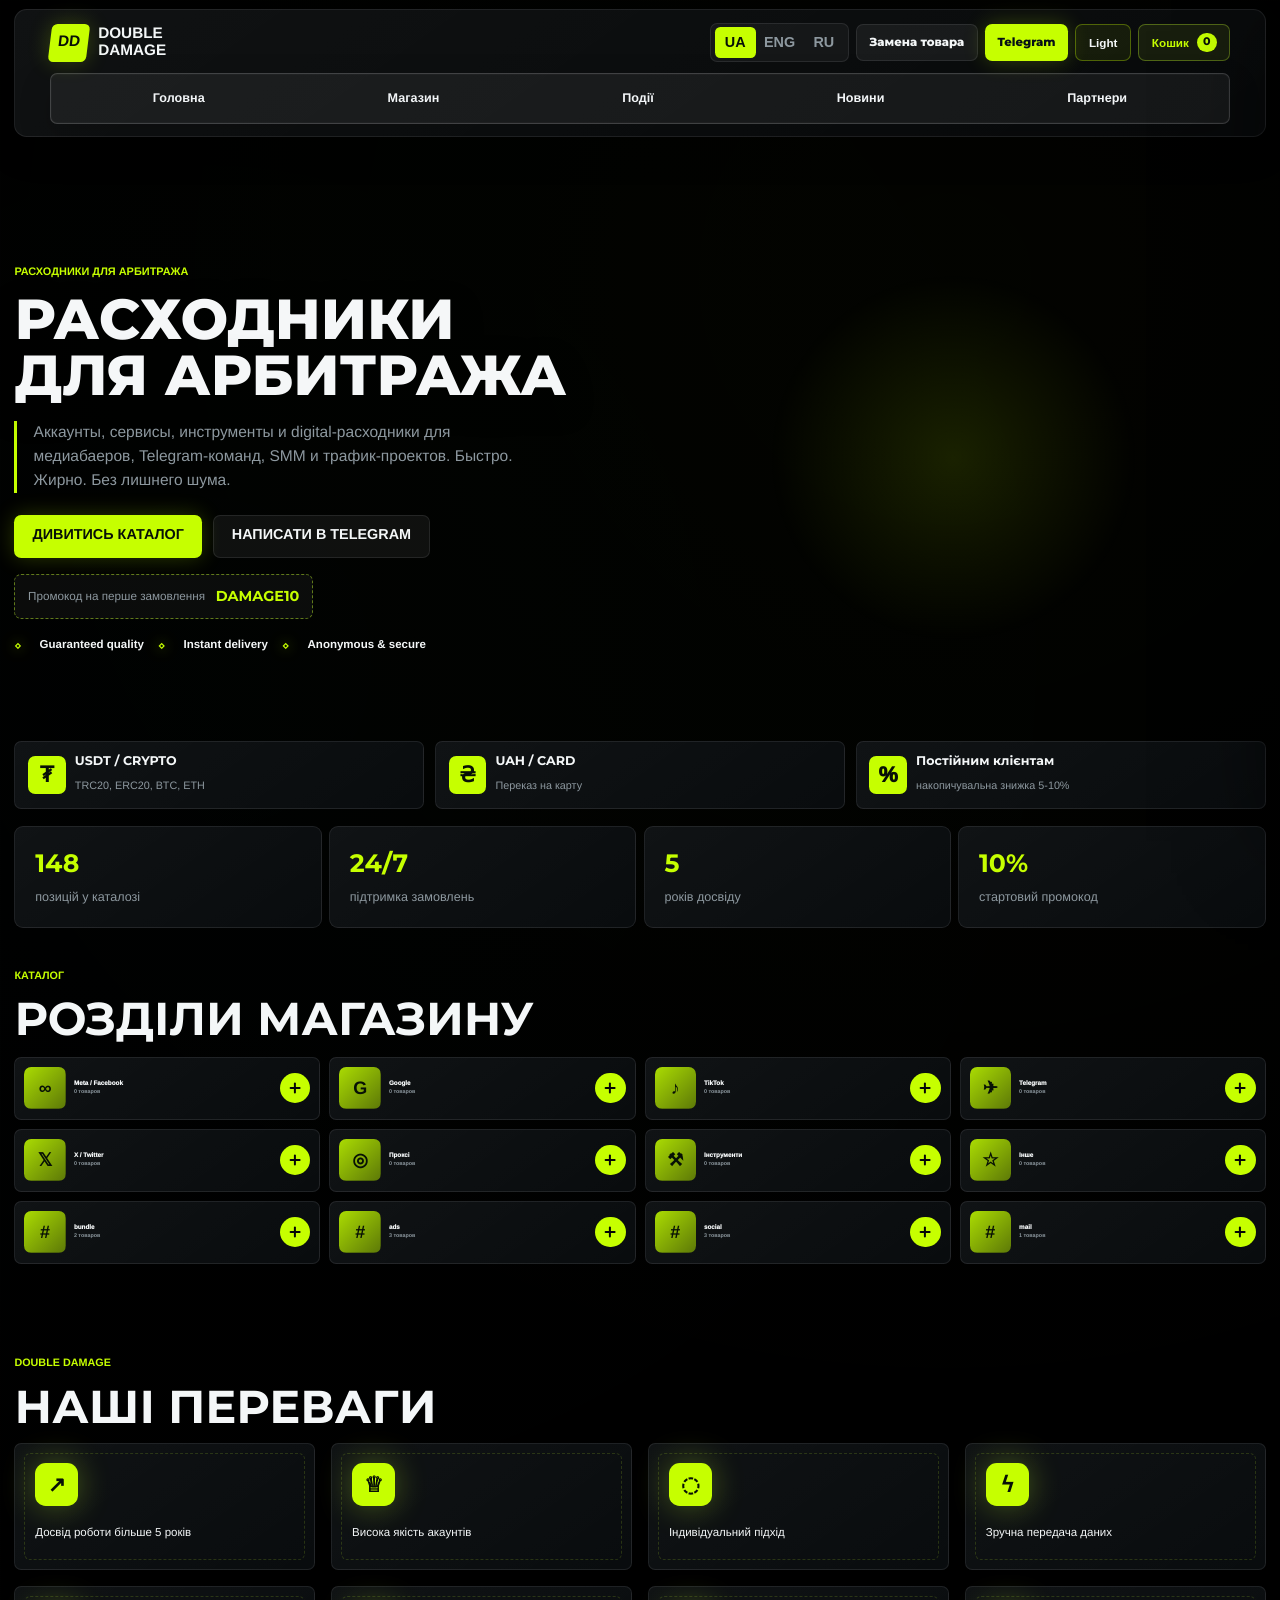
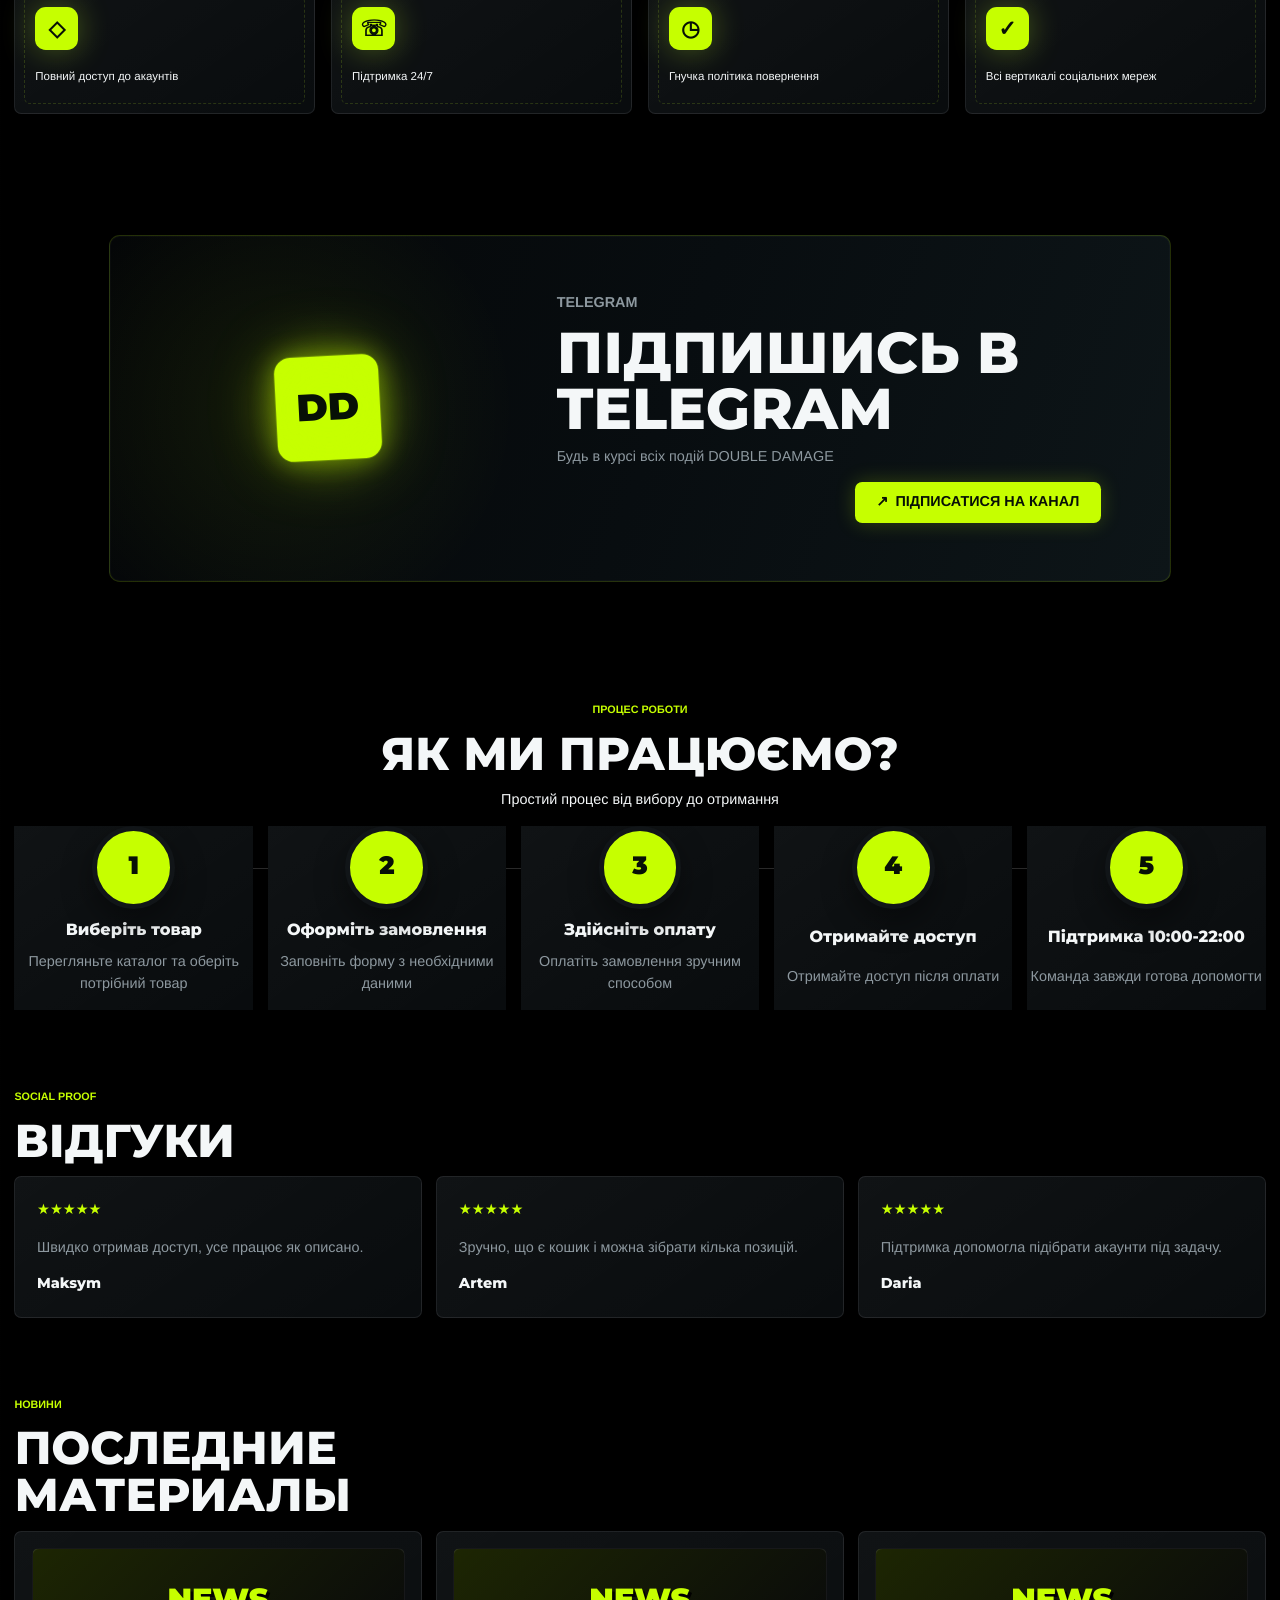
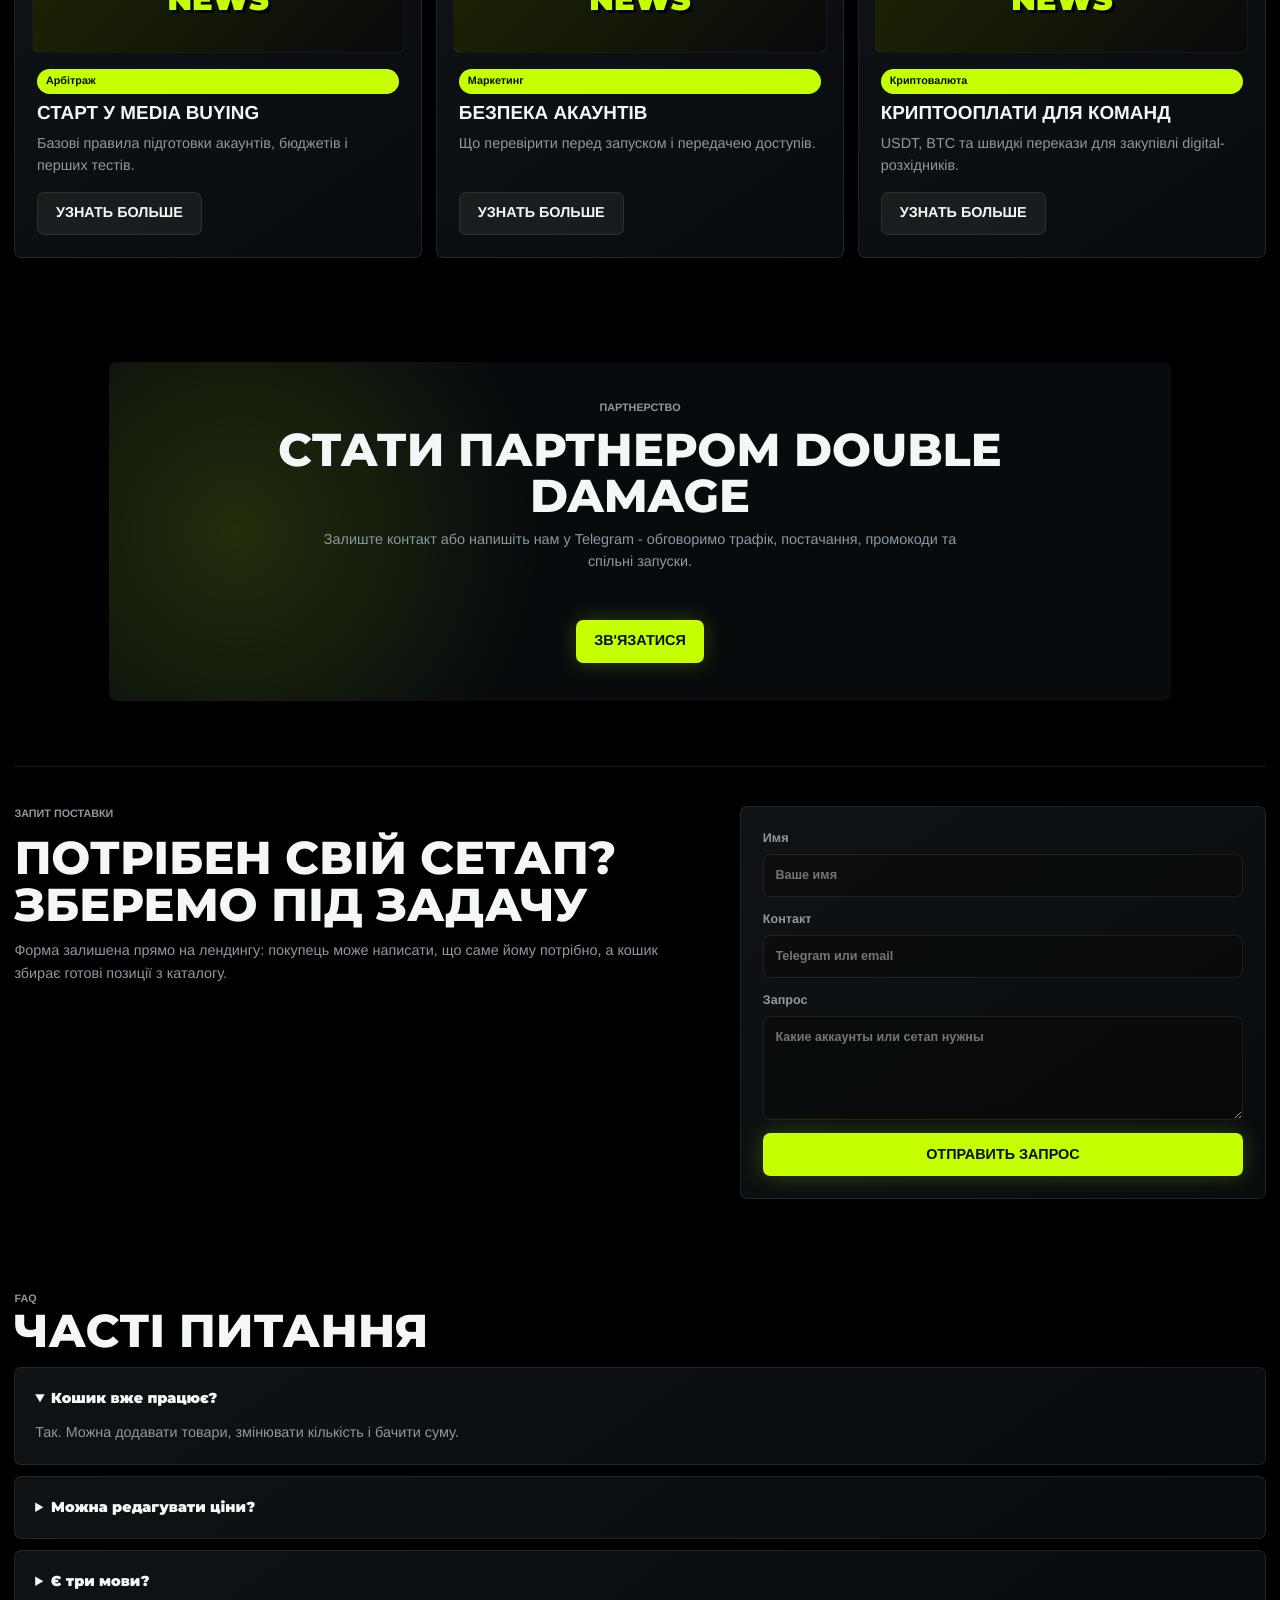
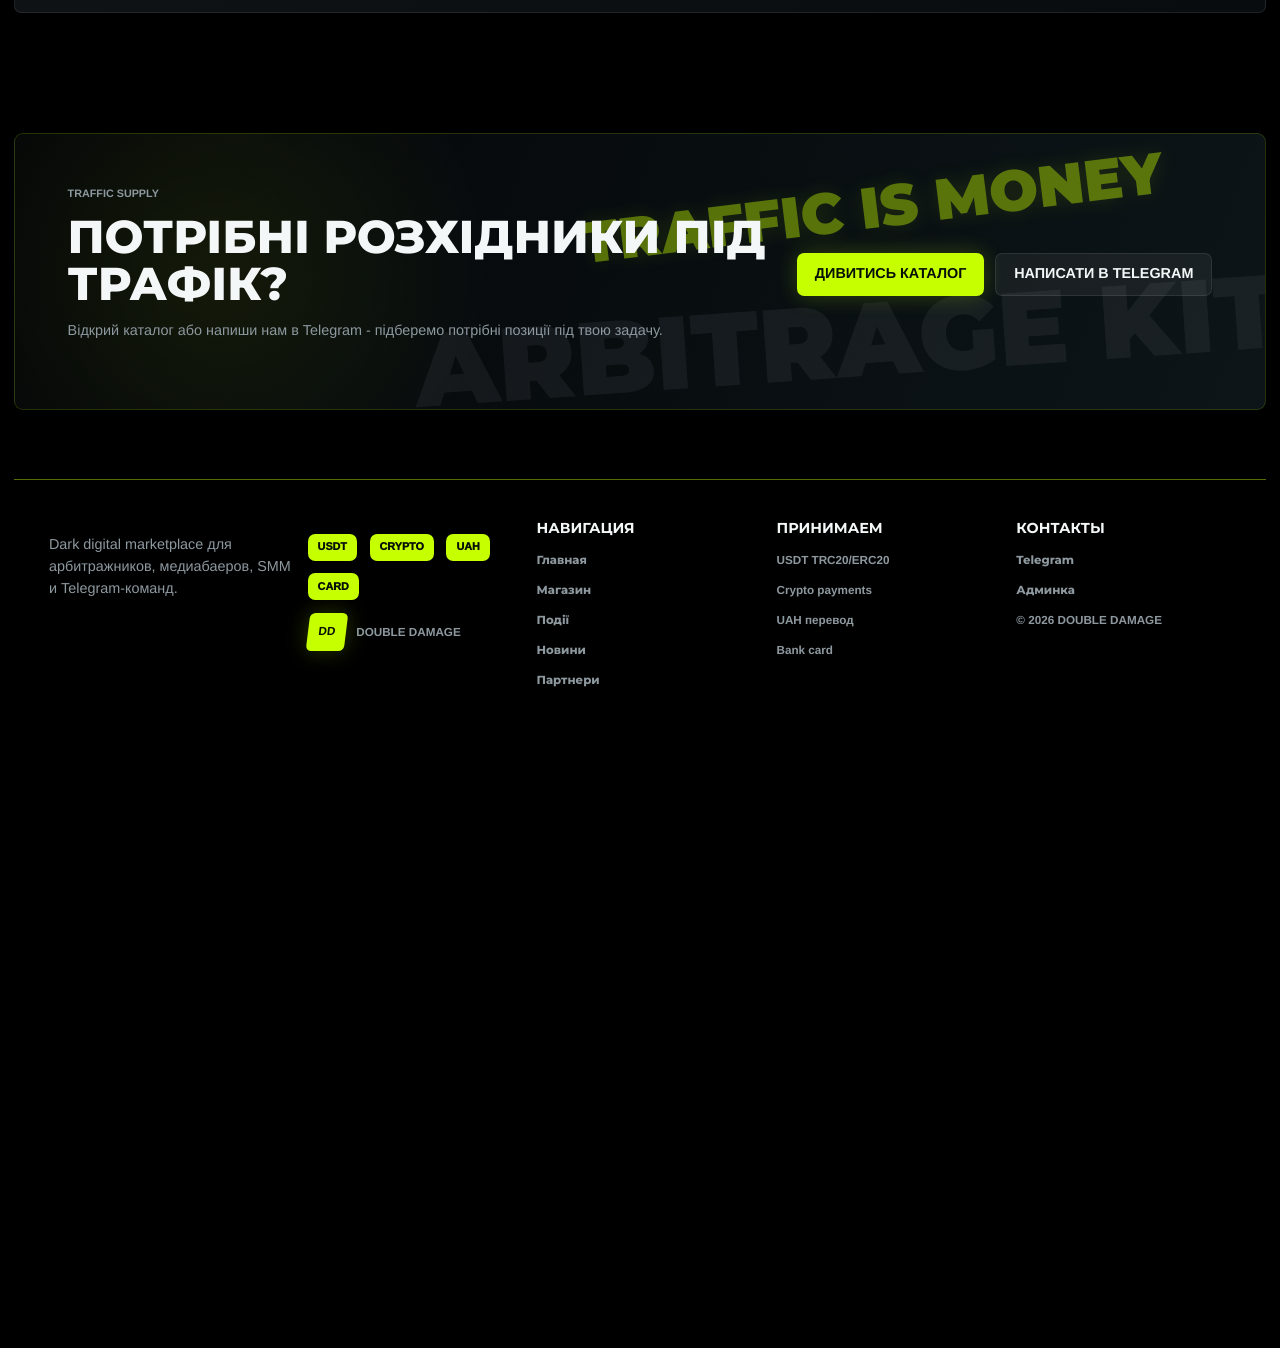
==== commit f12ee651: "Add files via upload" ====
--- a/index.html
+++ b/index.html
@@ -8,7 +8,7 @@
       name="description"
       content="DOUBLE DAMAGE - магазин digital-расходников, аккаунтов, профилей и готовых сетапов."
     />
-    <link rel="stylesheet" href="styles.css?v=61" />
+  <link rel="stylesheet" href="styles.css?v=69" />
   </head>
   <body>
     <header class="site-header">
--- a/styles.css
+++ b/styles.css
@@ -6165,6 +6165,32 @@
   line-height: 1.65;
 }
 
+/* Preserve uploaded transparent images everywhere */
+body:not(.admin-body) .filled-media,
+body:not(.admin-body) .product-image.filled-media,
+body:not(.admin-body) .shop-page .product-card .product-image.filled-media,
+body:not(.admin-body) .product-detail-media .product-image.filled-media,
+body:not(.admin-body) .content-media.filled-media,
+body:not(.admin-body) .card-media.filled-media,
+html[data-theme="light"] body:not(.admin-body) .filled-media,
+html[data-theme="light"] body:not(.admin-body) .product-image.filled-media,
+html[data-theme="light"] body:not(.admin-body) .shop-page .product-card .product-image.filled-media,
+html[data-theme="light"] body:not(.admin-body) .product-detail-media .product-image.filled-media,
+html[data-theme="light"] body:not(.admin-body) .content-media.filled-media,
+html[data-theme="light"] body:not(.admin-body) .card-media.filled-media {
+  background-color: transparent !important;
+  background-image: none !important;
+}
+
+body:not(.admin-body) .hero-visual.has-custom-logo,
+html[data-theme="light"] body:not(.admin-body) .hero-visual.has-custom-logo {
+  background-color: transparent !important;
+}
+
+body:not(.admin-body) .filled-media img {
+  background: transparent !important;
+}
+
 @media (max-width: 860px) {
   body:not(.admin-body) .product-detail-hero,
   body:not(.admin-body) .partner-cta {
@@ -6176,3 +6202,310 @@
     display: none;
   }
 }
+
+/* Softer shop page title */
+body:not(.admin-body) .shop-page .inner-hero {
+  min-height: 0 !important;
+  padding-top: clamp(34px, 5vw, 64px) !important;
+  padding-bottom: clamp(26px, 4vw, 46px) !important;
+}
+
+body:not(.admin-body) .shop-page .inner-hero h1 {
+  max-width: 760px !important;
+  margin-inline: auto !important;
+  font-size: clamp(34px, 5vw, 70px) !important;
+  line-height: 1.02 !important;
+  letter-spacing: 0 !important;
+}
+
+@media (max-width: 760px) {
+  body:not(.admin-body) .shop-page .inner-hero h1 {
+    font-size: clamp(30px, 9vw, 44px) !important;
+  }
+}
+
+/* Smaller unified category typography */
+body:not(.admin-body) .shop-category-card .shop-category-copy strong,
+body:not(.admin-body) .home-category-card .shop-category-copy strong,
+html[data-theme="light"] body:not(.admin-body) .shop-category-card .shop-category-copy strong,
+html[data-theme="light"] body:not(.admin-body) .home-category-card .shop-category-copy strong {
+  font-size: 7px !important;
+  line-height: 1.15 !important;
+  font-weight: 950 !important;
+  letter-spacing: 0 !important;
+}
+
+body:not(.admin-body) .shop-category-card .shop-category-copy small,
+body:not(.admin-body) .home-category-card .shop-category-copy small,
+html[data-theme="light"] body:not(.admin-body) .shop-category-card .shop-category-copy small,
+html[data-theme="light"] body:not(.admin-body) .home-category-card .shop-category-copy small {
+  font-size: 6px !important;
+  line-height: 1.2 !important;
+  font-weight: 850 !important;
+  letter-spacing: 0 !important;
+}
+
+/* Mobile header logo centering */
+@media (max-width: 760px) {
+  body:not(.admin-body) .site-header {
+    display: grid !important;
+    grid-template-columns: 1fr !important;
+    justify-items: center !important;
+  }
+
+  body:not(.admin-body) .site-header .brand {
+    justify-self: center !important;
+    margin-inline: auto !important;
+    text-align: left !important;
+    transform: none !important;
+  }
+}
+
+/* Readability pass: softer bolds and clearer body text */
+body:not(.admin-body) {
+  -webkit-font-smoothing: antialiased;
+  text-rendering: geometricPrecision;
+}
+
+body:not(.admin-body) h1,
+body:not(.admin-body) h2,
+body:not(.admin-body) h3,
+body:not(.admin-body) .section-heading h2,
+body:not(.admin-body) .inner-hero h1,
+body:not(.admin-body) .hero:not(.inner-hero) h1,
+body:not(.admin-body) .product-section-title strong,
+body:not(.admin-body) .product-info h3,
+body:not(.admin-body) .content-card h3,
+body:not(.admin-body) .advantage-grid article p,
+body:not(.admin-body) .work-steps article strong,
+body:not(.admin-body) .review-grid article strong {
+  font-weight: 800 !important;
+  letter-spacing: 0 !important;
+}
+
+body:not(.admin-body) p,
+body:not(.admin-body) small,
+body:not(.admin-body) .lead,
+body:not(.admin-body) .product-info p,
+body:not(.admin-body) .content-card p,
+body:not(.admin-body) .advantage-grid article p,
+body:not(.admin-body) .work-steps article p,
+body:not(.admin-body) .review-grid article p,
+body:not(.admin-body) .product-section-title small,
+body:not(.admin-body) .payment-strip small,
+body:not(.admin-body) .stats-strip span {
+  font-weight: 500 !important;
+  line-height: 1.55 !important;
+  letter-spacing: 0 !important;
+}
+
+body:not(.admin-body) .button,
+body:not(.admin-body) button,
+body:not(.admin-body) .cart-button,
+body:not(.admin-body) .telegram-pill,
+body:not(.admin-body) .profile-pill,
+body:not(.admin-body) .main-nav a,
+body:not(.admin-body) .product-card button,
+body:not(.admin-body) .tag,
+body:not(.admin-body) .stock,
+body:not(.admin-body) .product-price-col strong,
+body:not(.admin-body) .product-stock-col strong {
+  font-weight: 800 !important;
+  letter-spacing: 0 !important;
+}
+
+body:not(.admin-body) .shop-page .product-info h3,
+body:not(.admin-body) .shop-page .product-info h3 a {
+  font-weight: 800 !important;
+}
+
+body:not(.admin-body) .shop-page .product-info p {
+  color: #9aa4aa !important;
+  font-weight: 500 !important;
+}
+
+html[data-theme="light"] body:not(.admin-body) .shop-page .product-info p {
+  color: #596168 !important;
+}
+
+body:not(.admin-body) .advantage-grid article p {
+  font-size: clamp(12px, 1vw, 15px) !important;
+  line-height: 1.45 !important;
+}
+
+/* Cleaner Telegram block spacing */
+body:not(.admin-body) .telegram-section {
+  display: grid !important;
+  grid-template-columns: minmax(180px, 330px) minmax(0, 1fr) !important;
+  align-items: center !important;
+  gap: clamp(44px, 7vw, 96px) !important;
+  width: min(1180px, calc(100% - 48px)) !important;
+  margin: clamp(48px, 7vw, 92px) auto !important;
+  padding: clamp(40px, 5vw, 70px) clamp(42px, 6vw, 84px) !important;
+}
+
+body:not(.admin-body) .telegram-art {
+  justify-self: center !important;
+  width: clamp(150px, 18vw, 230px) !important;
+  min-height: clamp(150px, 18vw, 230px) !important;
+}
+
+body:not(.admin-body) .telegram-section .graffiti-badge {
+  width: clamp(84px, 9vw, 122px) !important;
+  height: clamp(84px, 9vw, 122px) !important;
+  font-size: clamp(28px, 4vw, 42px) !important;
+}
+
+body:not(.admin-body) .telegram-copy {
+  display: grid !important;
+  justify-items: start !important;
+  gap: 10px !important;
+  max-width: 620px !important;
+}
+
+body:not(.admin-body) .telegram-copy h2 {
+  margin: 0 !important;
+  font-size: clamp(34px, 5vw, 68px) !important;
+  line-height: 0.98 !important;
+}
+
+body:not(.admin-body) .telegram-copy p {
+  max-width: 520px !important;
+  margin: 0 0 2px !important;
+  font-size: clamp(14px, 1.25vw, 18px) !important;
+  line-height: 1.45 !important;
+}
+
+body:not(.admin-body) .telegram-preview {
+  display: none !important;
+}
+
+body:not(.admin-body) .telegram-section .blue-button {
+  display: inline-flex !important;
+  align-items: center !important;
+  justify-content: center !important;
+  gap: 8px !important;
+  min-height: 46px !important;
+  margin-top: 4px !important;
+  padding: 0 24px !important;
+  border-radius: 8px !important;
+}
+
+@media (max-width: 760px) {
+  body:not(.admin-body) .telegram-section {
+    grid-template-columns: 1fr !important;
+    gap: 20px !important;
+    width: min(100% - 24px, 520px) !important;
+    padding: 28px 20px !important;
+    text-align: center !important;
+  }
+
+  body:not(.admin-body) .telegram-copy {
+    justify-items: center !important;
+    max-width: none !important;
+  }
+
+  body:not(.admin-body) .telegram-copy h2,
+  body:not(.admin-body) .telegram-copy p {
+    text-align: center !important;
+  }
+}
+
+/* Center partner CTA content */
+body:not(.admin-body) .partner-cta {
+  display: grid !important;
+  grid-template-columns: 1fr !important;
+  justify-items: center !important;
+  text-align: center !important;
+}
+
+body:not(.admin-body) .partner-cta > div {
+  display: grid !important;
+  justify-items: center !important;
+  max-width: 820px !important;
+}
+
+body:not(.admin-body) .partner-cta h2,
+body:not(.admin-body) .partner-cta p {
+  text-align: center !important;
+}
+
+body:not(.admin-body) .partner-cta .button {
+  margin-top: 12px !important;
+  justify-self: center !important;
+}
+
+/* UI readability font pass: keep huge brand headlines, soften everything else */
+:root {
+  --ui-readable-font: Inter, -apple-system, BlinkMacSystemFont, "Segoe UI", Roboto, Arial, sans-serif;
+}
+
+body:not(.admin-body),
+body:not(.admin-body) p,
+body:not(.admin-body) span,
+body:not(.admin-body) small,
+body:not(.admin-body) label,
+body:not(.admin-body) input,
+body:not(.admin-body) select,
+body:not(.admin-body) textarea,
+body:not(.admin-body) button,
+body:not(.admin-body) .button,
+body:not(.admin-body) .main-nav a,
+body:not(.admin-body) .brand,
+body:not(.admin-body) .eyebrow,
+body:not(.admin-body) .lead,
+body:not(.admin-body) .tag,
+body:not(.admin-body) .promo,
+body:not(.admin-body) .hero-trust,
+body:not(.admin-body) .payment-strip,
+body:not(.admin-body) .stats-strip,
+body:not(.admin-body) .shop-category-card,
+body:not(.admin-body) .shop-category-card strong,
+body:not(.admin-body) .shop-category-card small,
+body:not(.admin-body) .shop-controls,
+body:not(.admin-body) .product-section-title,
+body:not(.admin-body) .product-card,
+body:not(.admin-body) .product-card h3,
+body:not(.admin-body) .product-card h3 a,
+body:not(.admin-body) .product-info,
+body:not(.admin-body) .product-price-col,
+body:not(.admin-body) .product-stock-col,
+body:not(.admin-body) .content-card,
+body:not(.admin-body) .content-card h3,
+body:not(.admin-body) .advantage-grid,
+body:not(.admin-body) .telegram-copy p,
+body:not(.admin-body) .partner-cta p,
+body:not(.admin-body) .footer,
+body:not(.admin-body) .cart-panel,
+body:not(.admin-body) .backend-form {
+  font-family: var(--ui-readable-font) !important;
+  letter-spacing: 0 !important;
+}
+
+body:not(.admin-body) .shop-category-card strong,
+body:not(.admin-body) .product-card h3,
+body:not(.admin-body) .product-card h3 a,
+body:not(.admin-body) .content-card h3,
+body:not(.admin-body) .product-section-title strong,
+body:not(.admin-body) .button,
+body:not(.admin-body) button {
+  font-weight: 750 !important;
+}
+
+body:not(.admin-body) .product-card p,
+body:not(.admin-body) .content-card p,
+body:not(.admin-body) .advantage-grid p,
+body:not(.admin-body) .lead,
+body:not(.admin-body) .shop-category-card small {
+  font-weight: 500 !important;
+  line-height: 1.5 !important;
+}
+
+body:not(.admin-body) .tag,
+body:not(.admin-body) .eyebrow,
+body:not(.admin-body) .product-price-col small,
+body:not(.admin-body) .product-stock-col small,
+body:not(.admin-body) .product-price-col strong,
+body:not(.admin-body) .product-stock-col strong {
+  font-weight: 700 !important;
+}
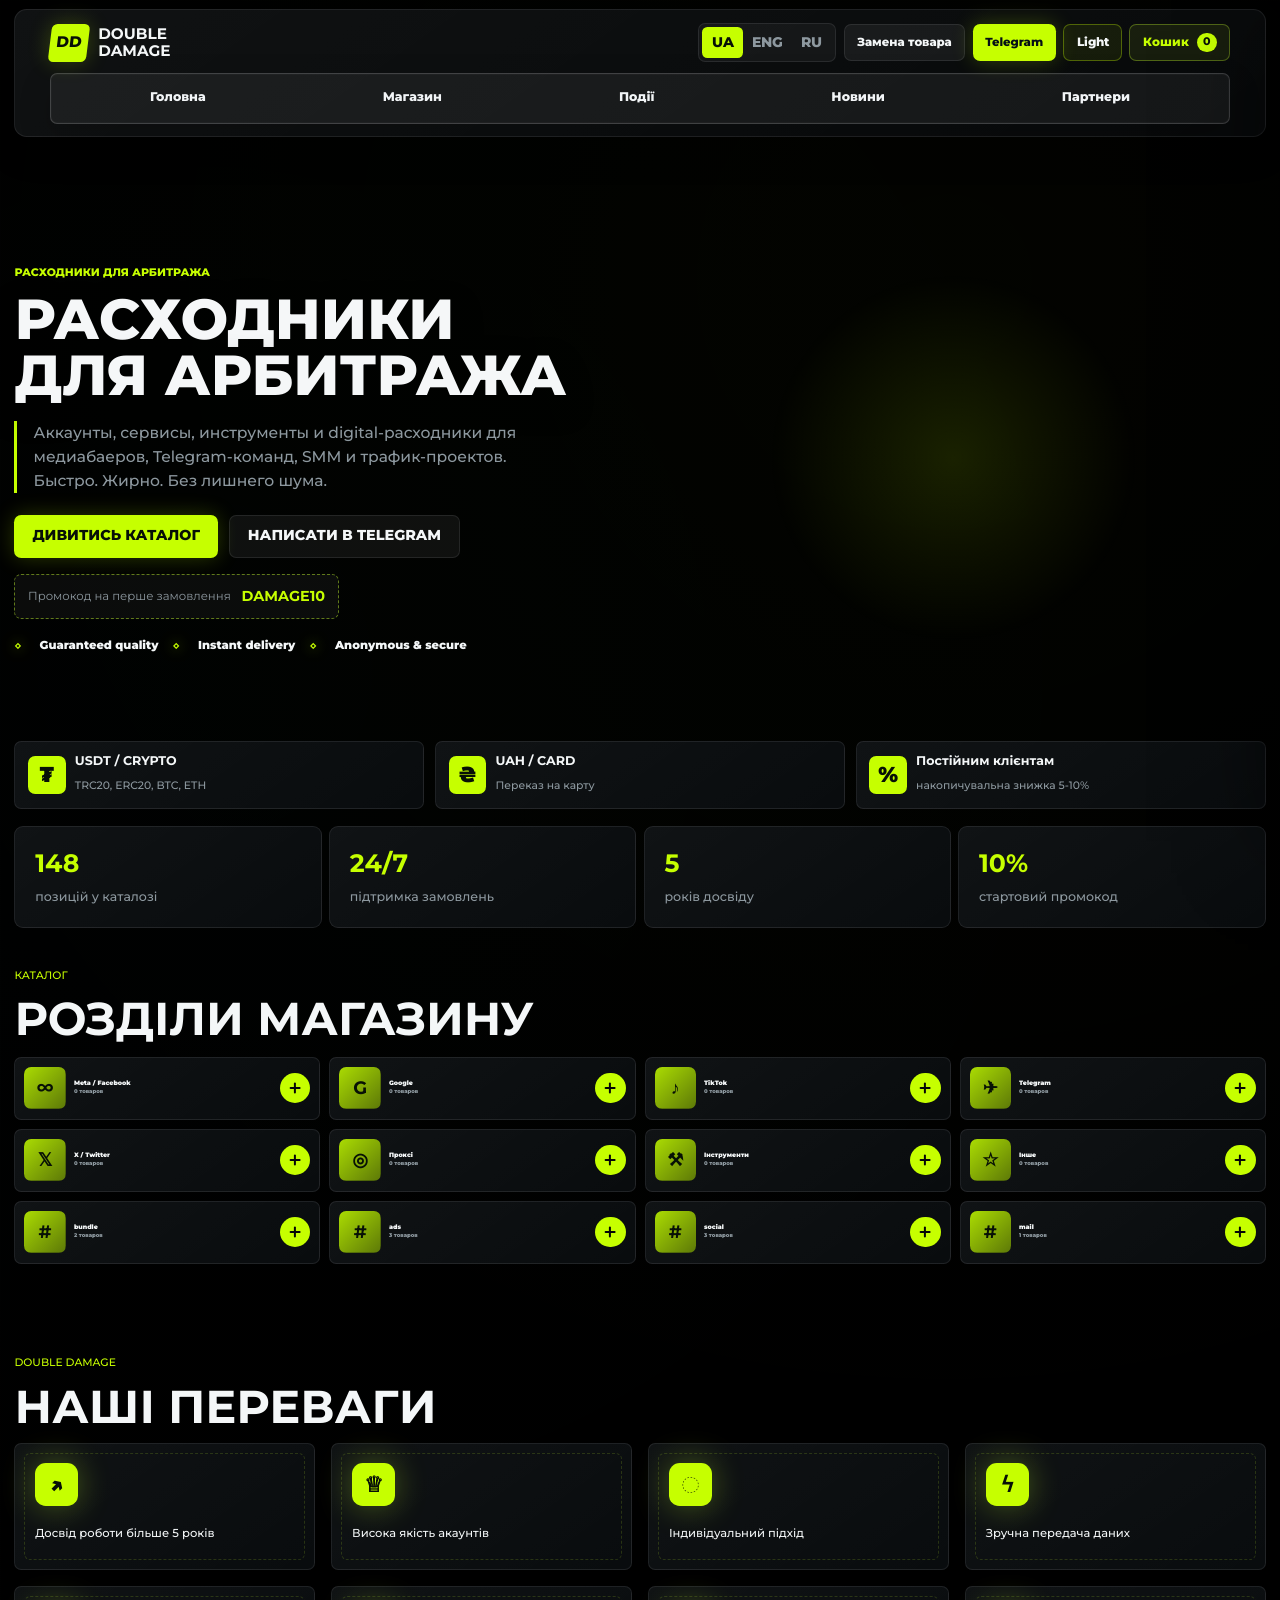
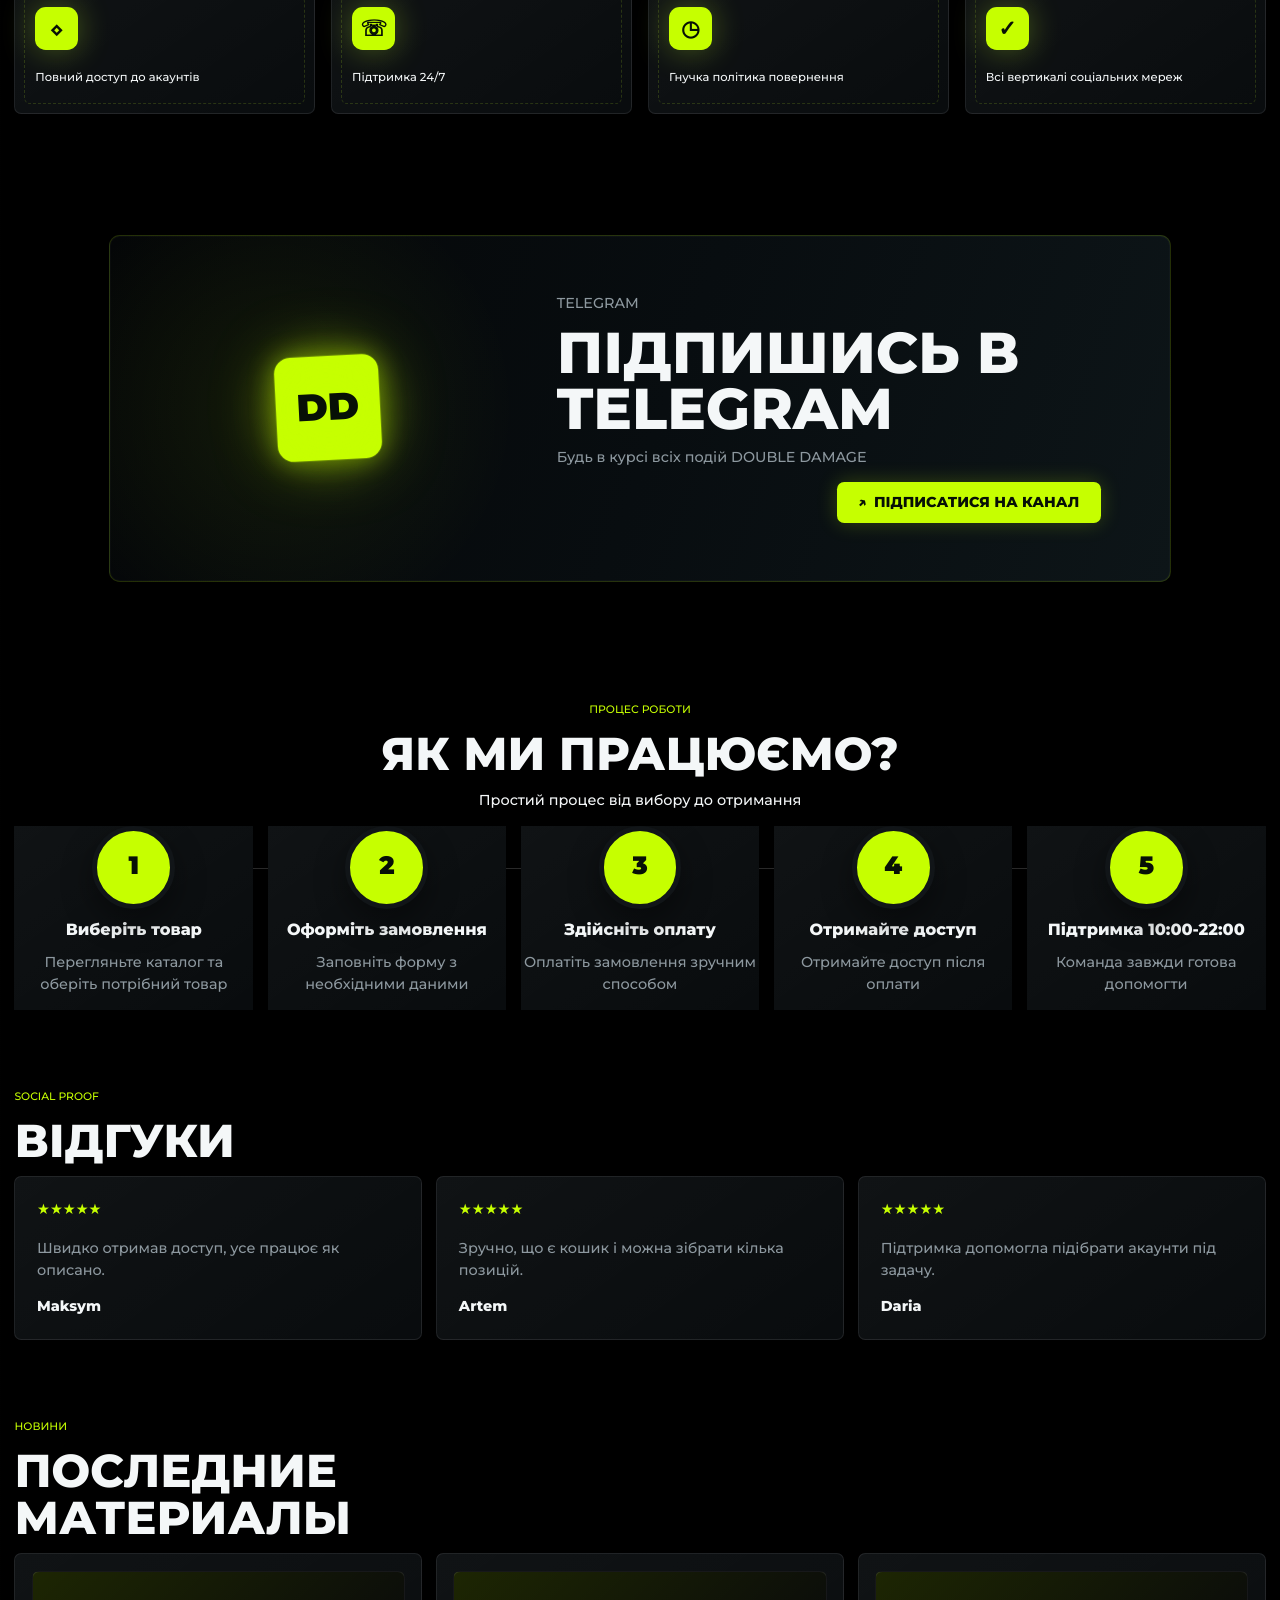
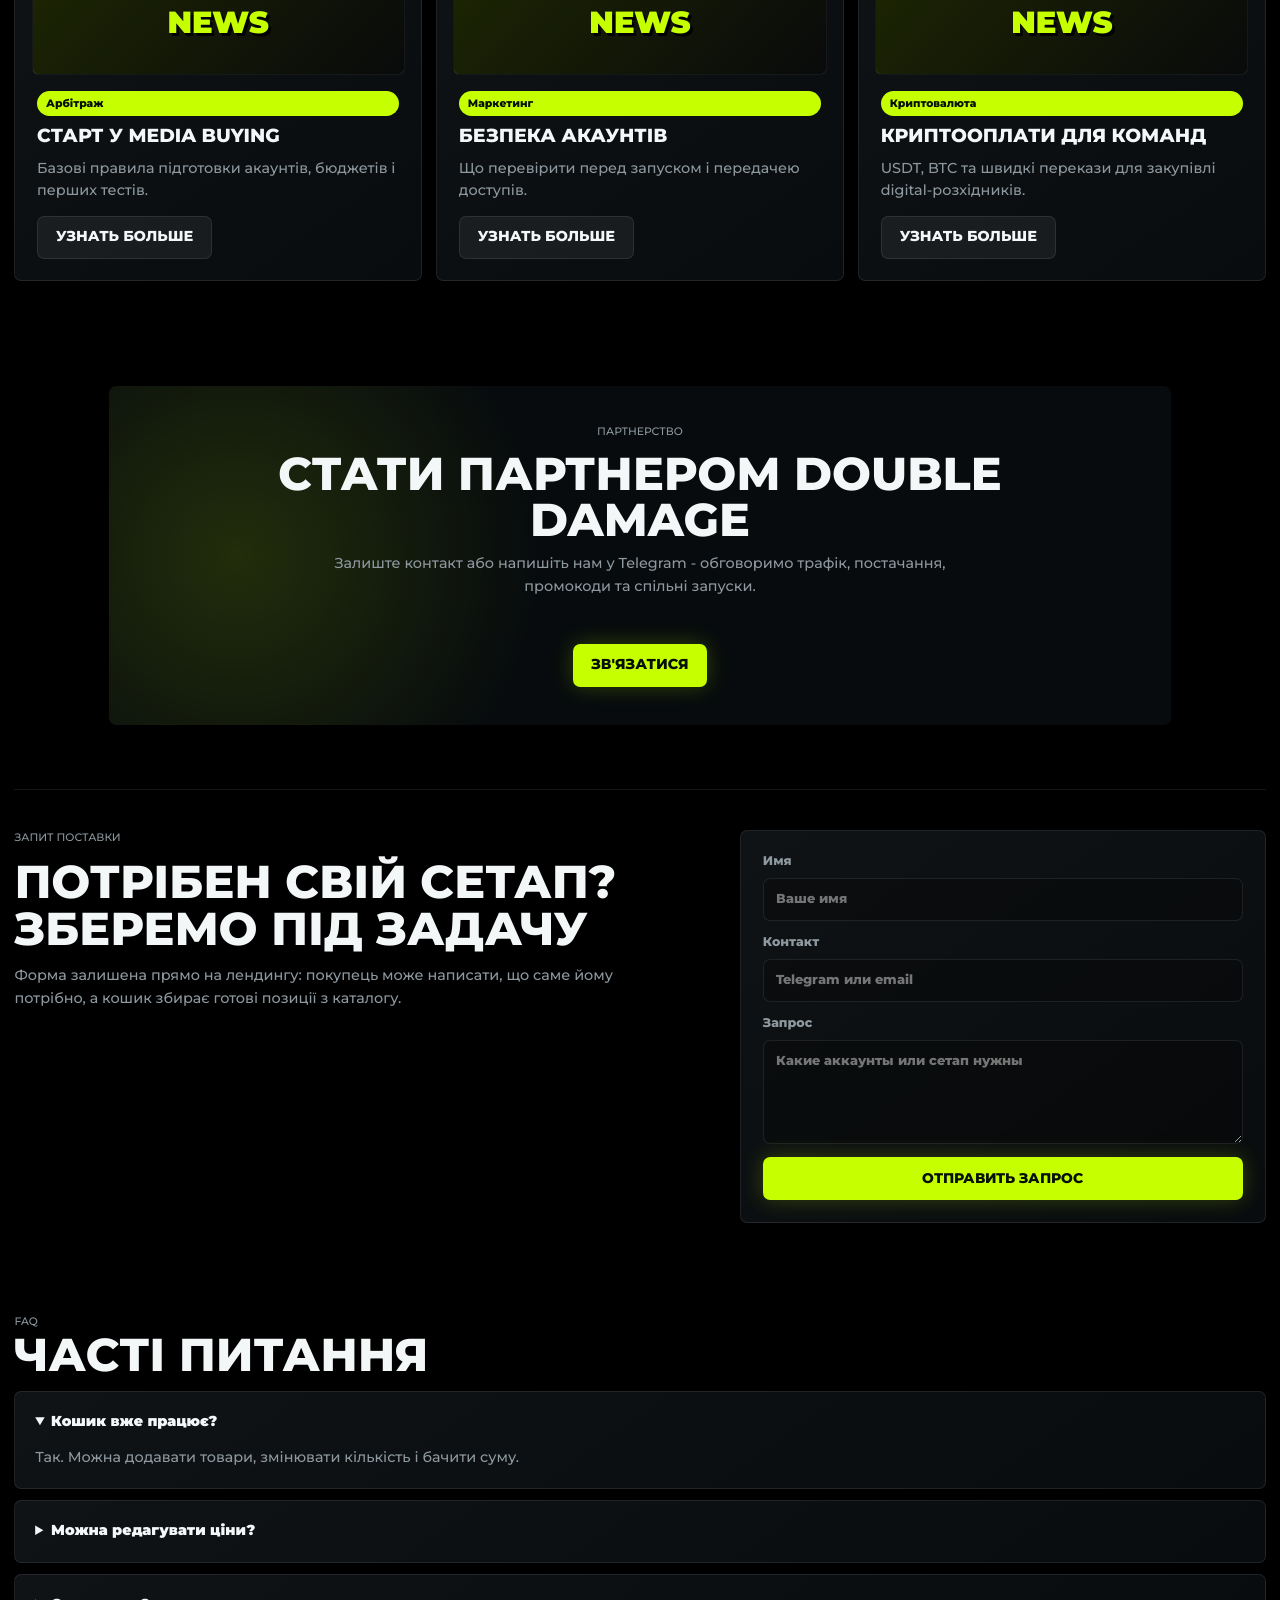
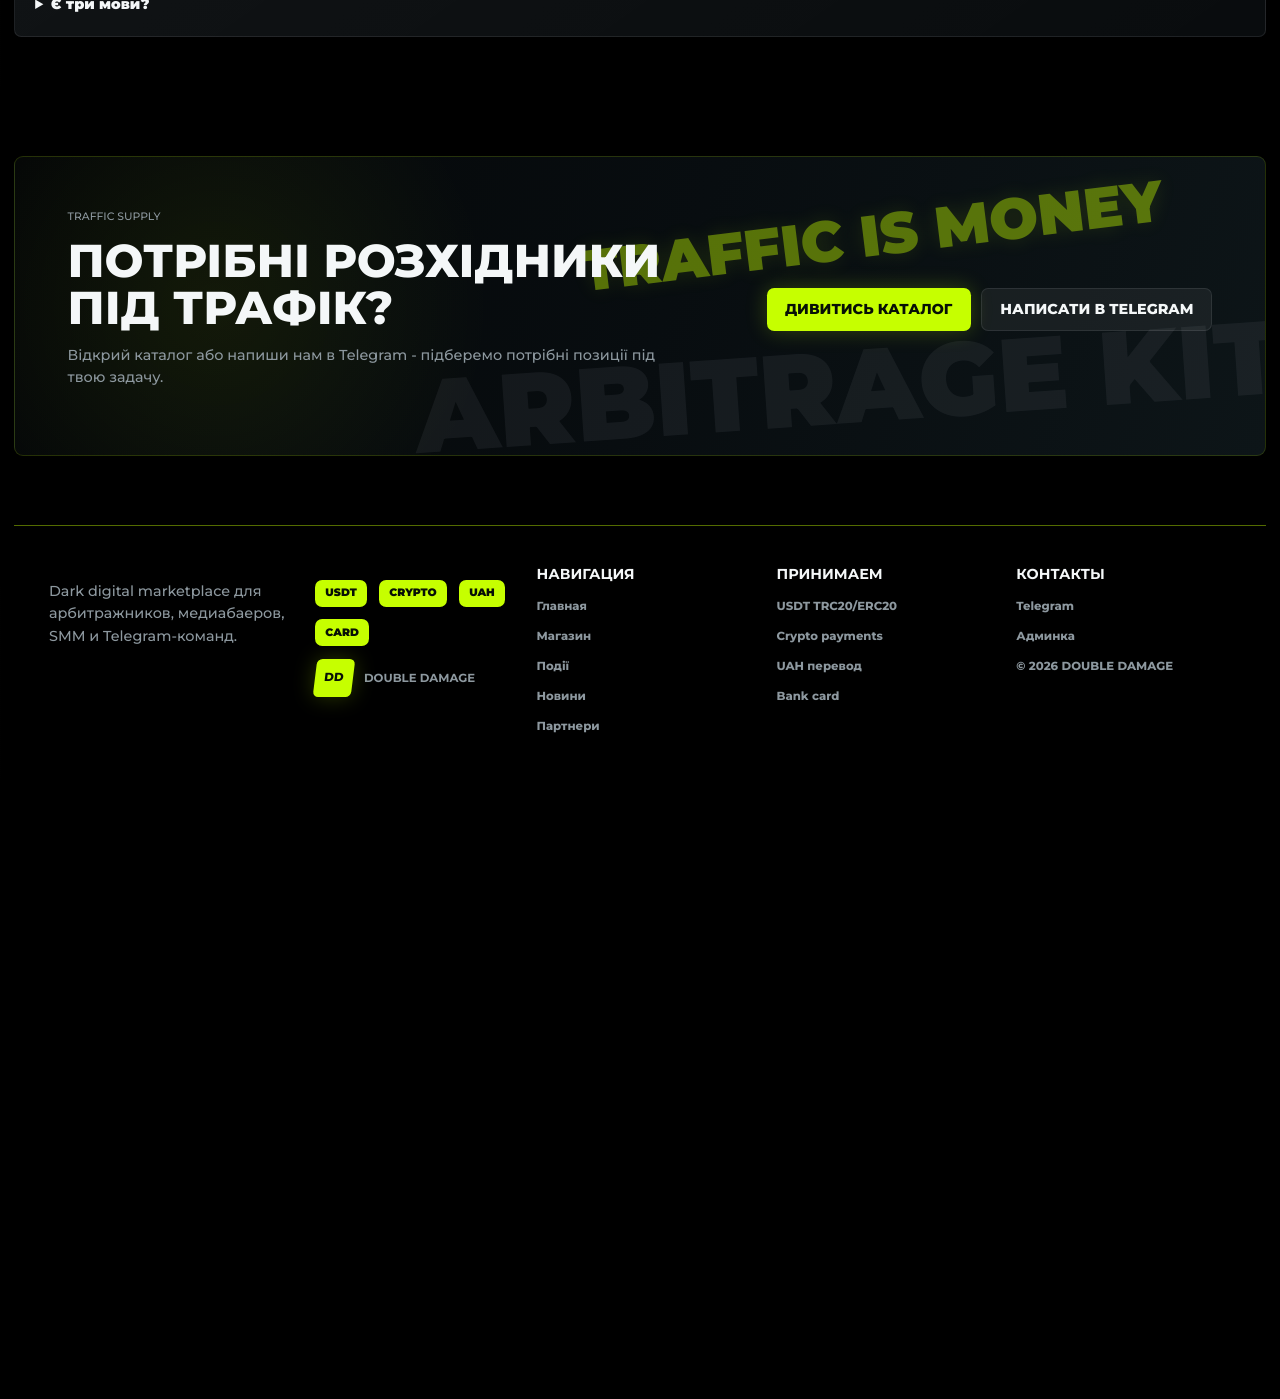
==== commit eb042f9d: "Add files via upload" ====
--- a/index.html
+++ b/index.html
@@ -8,7 +8,7 @@
       name="description"
       content="DOUBLE DAMAGE - магазин digital-расходников, аккаунтов, профилей и готовых сетапов."
     />
-  <link rel="stylesheet" href="styles.css?v=69" />
+  <link rel="stylesheet" href="styles.css?v=70" />
   </head>
   <body>
     <header class="site-header">
--- a/styles.css
+++ b/styles.css
@@ -6434,78 +6434,3 @@
   margin-top: 12px !important;
   justify-self: center !important;
 }
-
-/* UI readability font pass: keep huge brand headlines, soften everything else */
-:root {
-  --ui-readable-font: Inter, -apple-system, BlinkMacSystemFont, "Segoe UI", Roboto, Arial, sans-serif;
-}
-
-body:not(.admin-body),
-body:not(.admin-body) p,
-body:not(.admin-body) span,
-body:not(.admin-body) small,
-body:not(.admin-body) label,
-body:not(.admin-body) input,
-body:not(.admin-body) select,
-body:not(.admin-body) textarea,
-body:not(.admin-body) button,
-body:not(.admin-body) .button,
-body:not(.admin-body) .main-nav a,
-body:not(.admin-body) .brand,
-body:not(.admin-body) .eyebrow,
-body:not(.admin-body) .lead,
-body:not(.admin-body) .tag,
-body:not(.admin-body) .promo,
-body:not(.admin-body) .hero-trust,
-body:not(.admin-body) .payment-strip,
-body:not(.admin-body) .stats-strip,
-body:not(.admin-body) .shop-category-card,
-body:not(.admin-body) .shop-category-card strong,
-body:not(.admin-body) .shop-category-card small,
-body:not(.admin-body) .shop-controls,
-body:not(.admin-body) .product-section-title,
-body:not(.admin-body) .product-card,
-body:not(.admin-body) .product-card h3,
-body:not(.admin-body) .product-card h3 a,
-body:not(.admin-body) .product-info,
-body:not(.admin-body) .product-price-col,
-body:not(.admin-body) .product-stock-col,
-body:not(.admin-body) .content-card,
-body:not(.admin-body) .content-card h3,
-body:not(.admin-body) .advantage-grid,
-body:not(.admin-body) .telegram-copy p,
-body:not(.admin-body) .partner-cta p,
-body:not(.admin-body) .footer,
-body:not(.admin-body) .cart-panel,
-body:not(.admin-body) .backend-form {
-  font-family: var(--ui-readable-font) !important;
-  letter-spacing: 0 !important;
-}
-
-body:not(.admin-body) .shop-category-card strong,
-body:not(.admin-body) .product-card h3,
-body:not(.admin-body) .product-card h3 a,
-body:not(.admin-body) .content-card h3,
-body:not(.admin-body) .product-section-title strong,
-body:not(.admin-body) .button,
-body:not(.admin-body) button {
-  font-weight: 750 !important;
-}
-
-body:not(.admin-body) .product-card p,
-body:not(.admin-body) .content-card p,
-body:not(.admin-body) .advantage-grid p,
-body:not(.admin-body) .lead,
-body:not(.admin-body) .shop-category-card small {
-  font-weight: 500 !important;
-  line-height: 1.5 !important;
-}
-
-body:not(.admin-body) .tag,
-body:not(.admin-body) .eyebrow,
-body:not(.admin-body) .product-price-col small,
-body:not(.admin-body) .product-stock-col small,
-body:not(.admin-body) .product-price-col strong,
-body:not(.admin-body) .product-stock-col strong {
-  font-weight: 700 !important;
-}
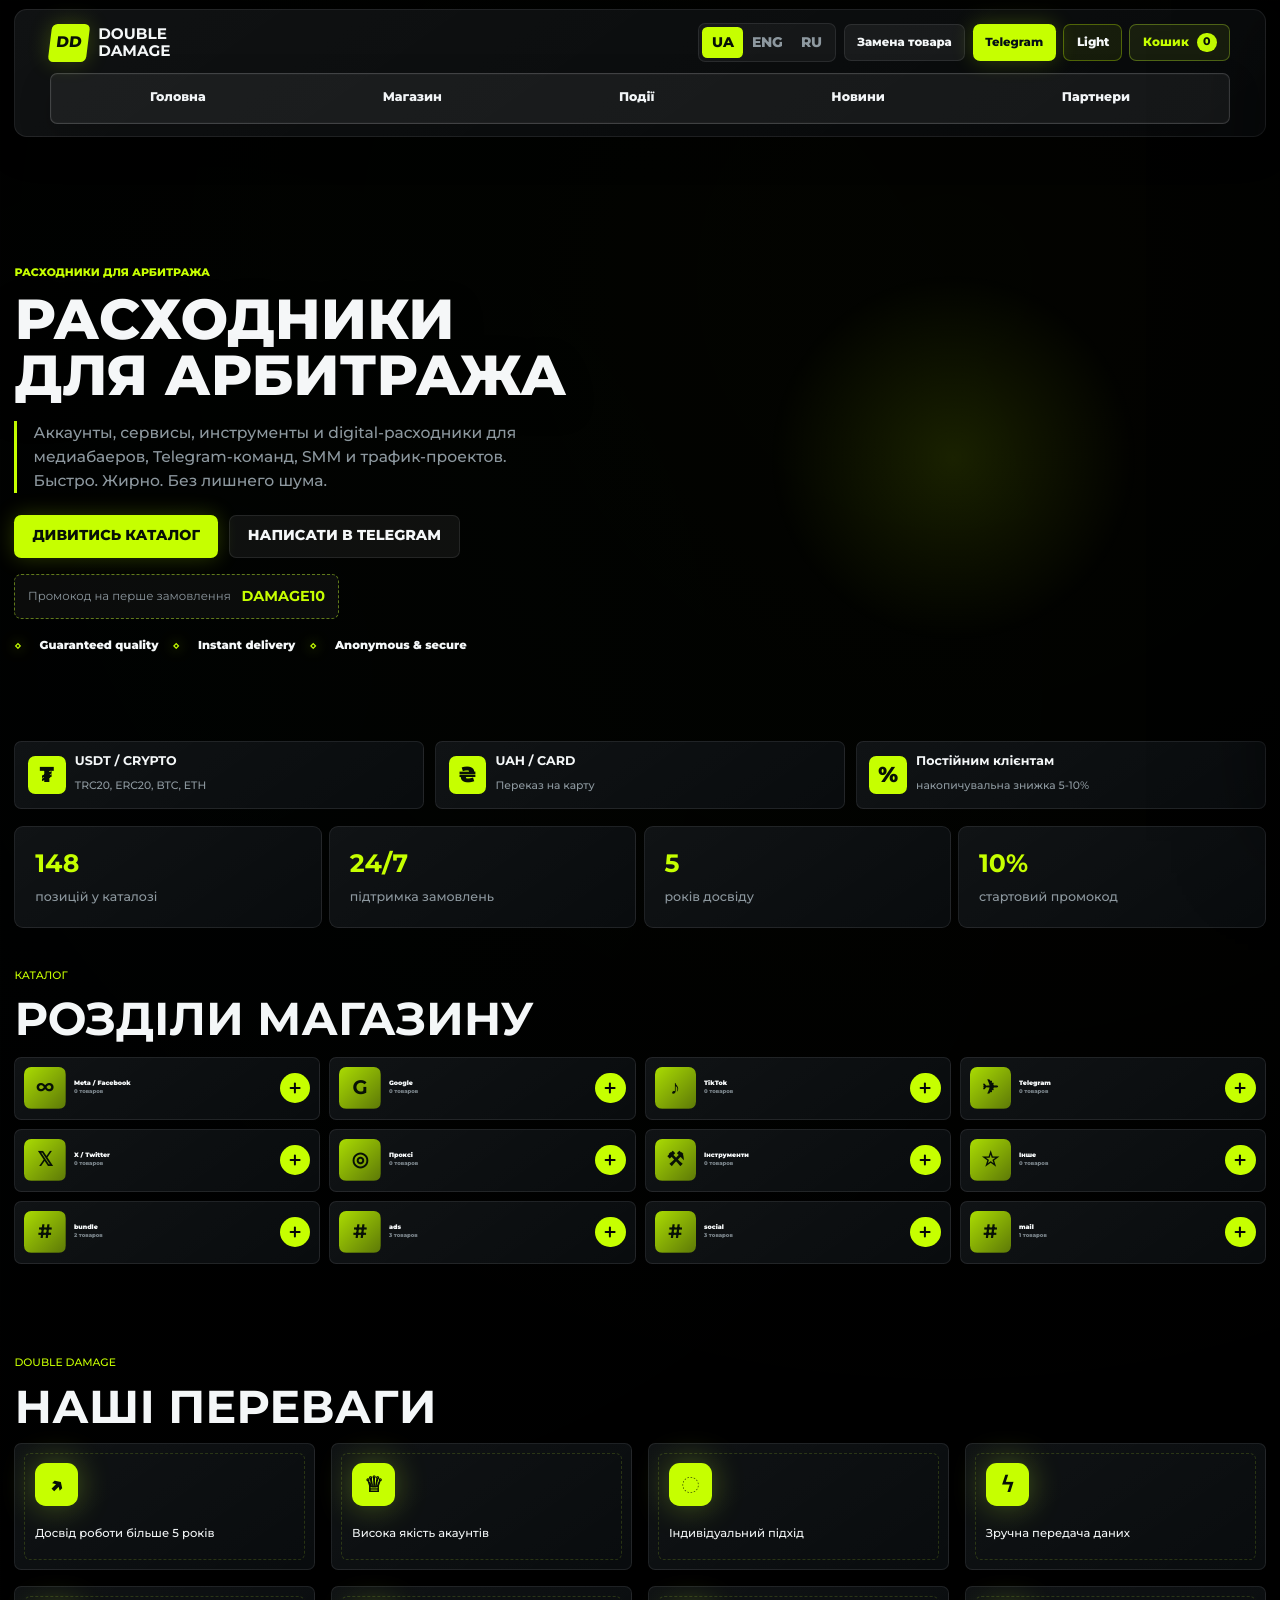
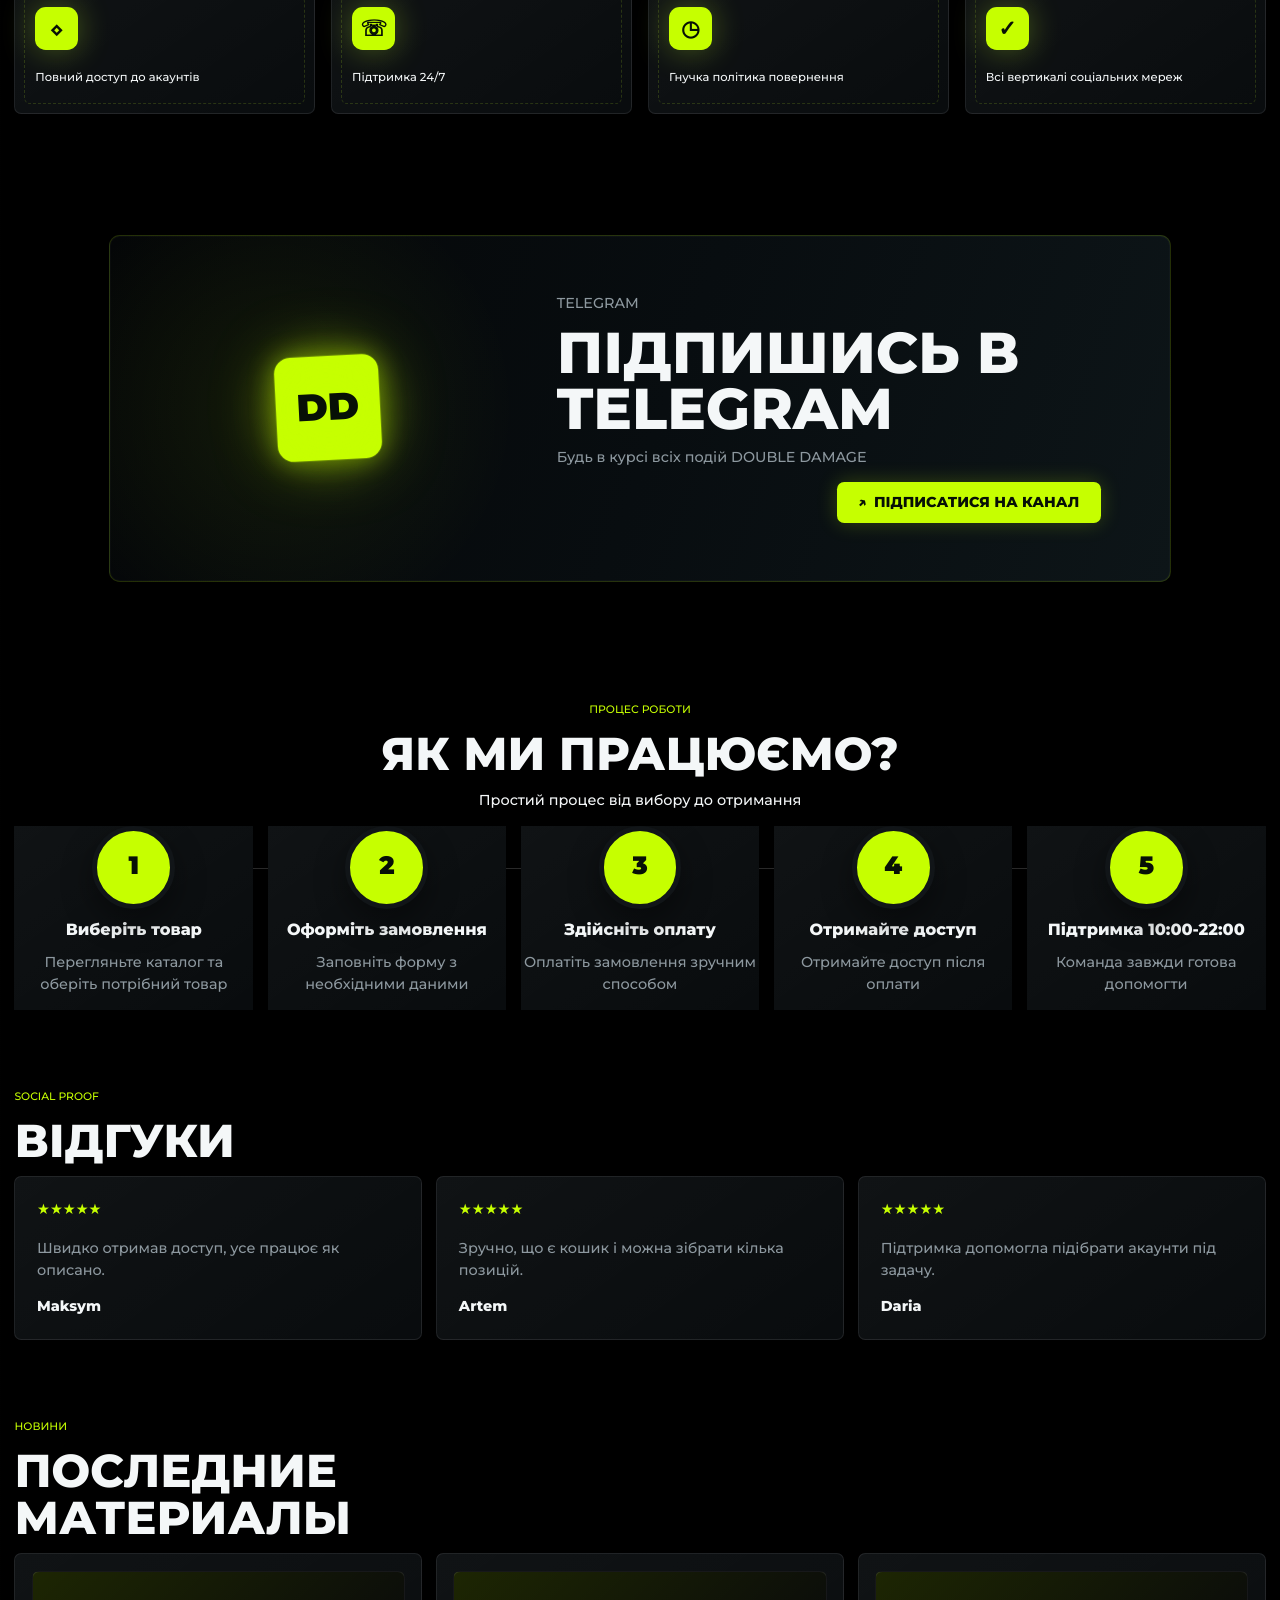
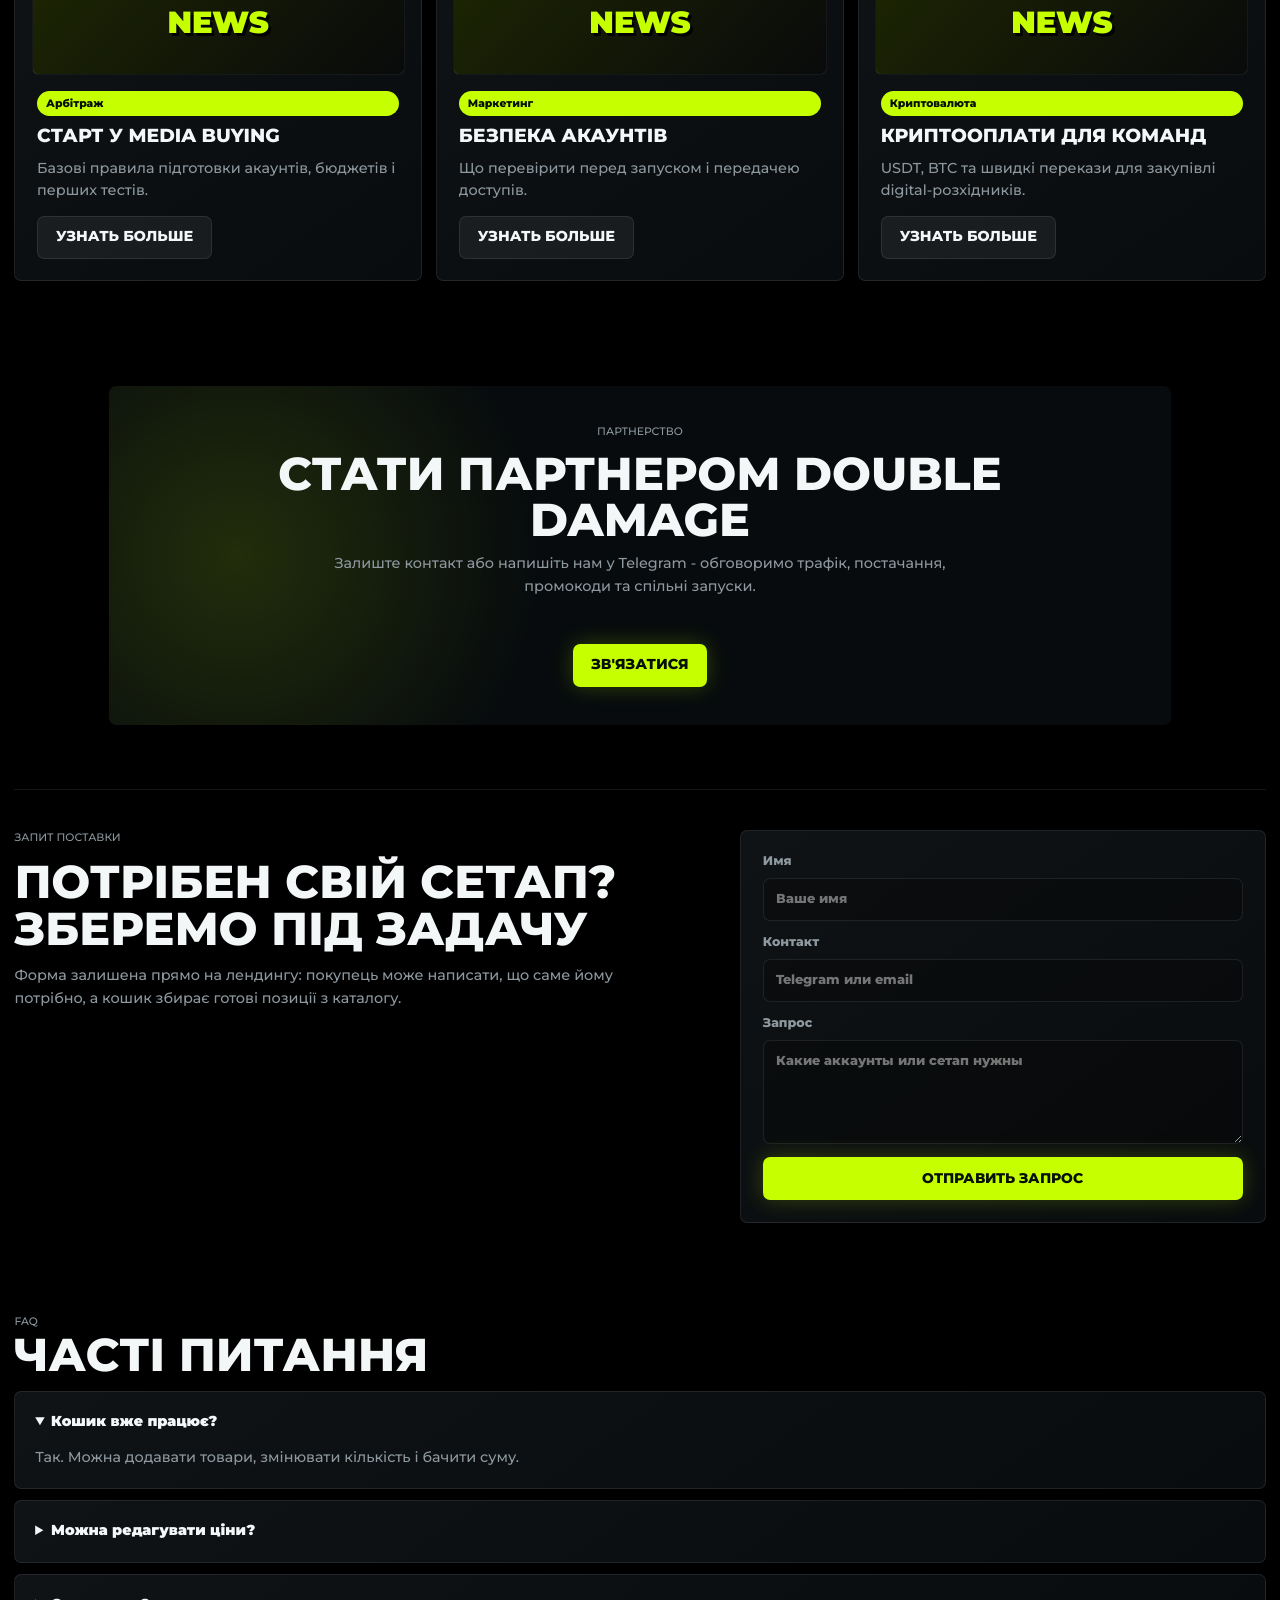
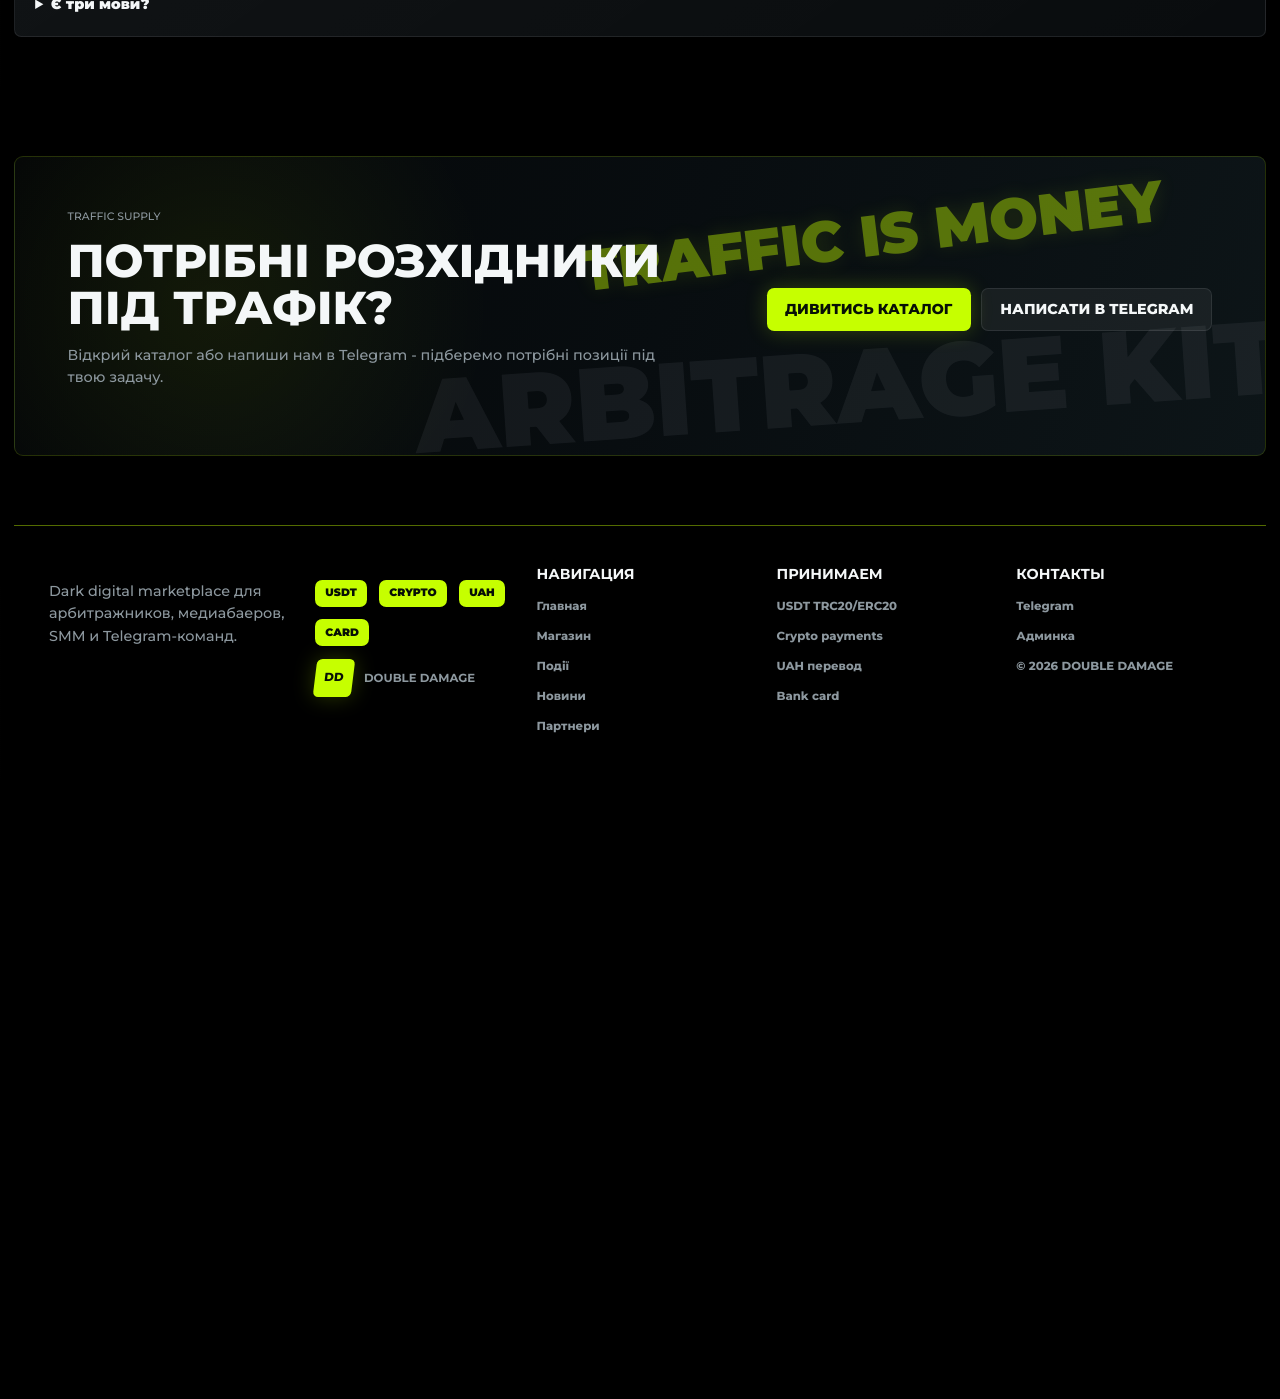
==== commit c1d4e0e3: "Add files via upload" ====
--- a/index.html
+++ b/index.html
@@ -8,7 +8,7 @@
       name="description"
       content="DOUBLE DAMAGE - магазин digital-расходников, аккаунтов, профилей и готовых сетапов."
     />
-  <link rel="stylesheet" href="styles.css?v=70" />
+  <link rel="stylesheet" href="styles.css?v=71" />
   </head>
   <body>
     <header class="site-header">
@@ -234,7 +234,7 @@
     </footer>
 
     <script src="store.js?v=7"></script>
-    <script src="script.js?v=35"></script>
+    <script src="script.js?v=36"></script>
   </body>
 </html>
 
@@ -258,3 +258,4 @@
 
 
 
+
--- a/styles.css
+++ b/styles.css
@@ -6434,3 +6434,80 @@
   margin-top: 12px !important;
   justify-self: center !important;
 }
+
+/* Product/shop final sizing and cart actions */
+body:not(.admin-body) .shop-page .inner-hero {
+  padding-top: clamp(34px, 4.6vw, 66px) !important;
+  padding-bottom: clamp(22px, 3.2vw, 44px) !important;
+}
+
+body:not(.admin-body) .shop-page .inner-hero h1 {
+  max-width: 760px !important;
+  margin-inline: auto !important;
+  font-size: clamp(36px, 5.1vw, 72px) !important;
+  line-height: 0.95 !important;
+}
+
+body:not(.admin-body) .shop-category-card strong {
+  font-size: clamp(11px, 0.9vw, 14px) !important;
+  line-height: 1.12 !important;
+}
+
+body:not(.admin-body) .shop-category-card small {
+  font-size: clamp(9px, 0.72vw, 11px) !important;
+  line-height: 1.2 !important;
+  opacity: 0.82 !important;
+}
+
+body:not(.admin-body) .shop-category-icon {
+  font-size: clamp(18px, 1.7vw, 28px) !important;
+}
+
+body:not(.admin-body) .product-actions {
+  display: flex !important;
+  flex-wrap: nowrap !important;
+  gap: 8px !important;
+}
+
+body:not(.admin-body) .product-actions button,
+body:not(.admin-body) .product-actions .add-cart-mini {
+  min-width: 102px !important;
+  height: 42px !important;
+  padding: 0 14px !important;
+  border-radius: 8px !important;
+  border: 1px solid rgba(198, 255, 0, 0.35) !important;
+  font-size: 13px !important;
+  font-weight: 900 !important;
+  text-transform: uppercase !important;
+  white-space: nowrap !important;
+}
+
+body:not(.admin-body) .product-actions button[data-add-cart]:not(.add-cart-mini) {
+  color: #050607 !important;
+  background: linear-gradient(135deg, var(--acid), #dfff2a) !important;
+  box-shadow: 0 0 24px rgba(198, 255, 0, 0.24) !important;
+}
+
+body:not(.admin-body) .product-actions .add-cart-mini {
+  color: var(--acid) !important;
+  background: rgba(198, 255, 0, 0.08) !important;
+}
+
+body:not(.admin-body) .product-detail-copy .product-actions button[data-add-cart]:not(.add-cart-mini),
+body:not(.admin-body) .product-detail-buy {
+  min-width: 180px !important;
+  min-height: 50px !important;
+  color: #050607 !important;
+  background: linear-gradient(135deg, var(--acid), #e3ff3a) !important;
+  border: 1px solid rgba(198, 255, 0, 0.45) !important;
+  border-radius: 10px !important;
+  box-shadow: 0 0 32px rgba(198, 255, 0, 0.28) !important;
+  font-weight: 950 !important;
+  text-transform: uppercase !important;
+}
+
+@media (max-width: 900px) {
+  body:not(.admin-body) .product-actions {
+    flex-wrap: wrap !important;
+  }
+}
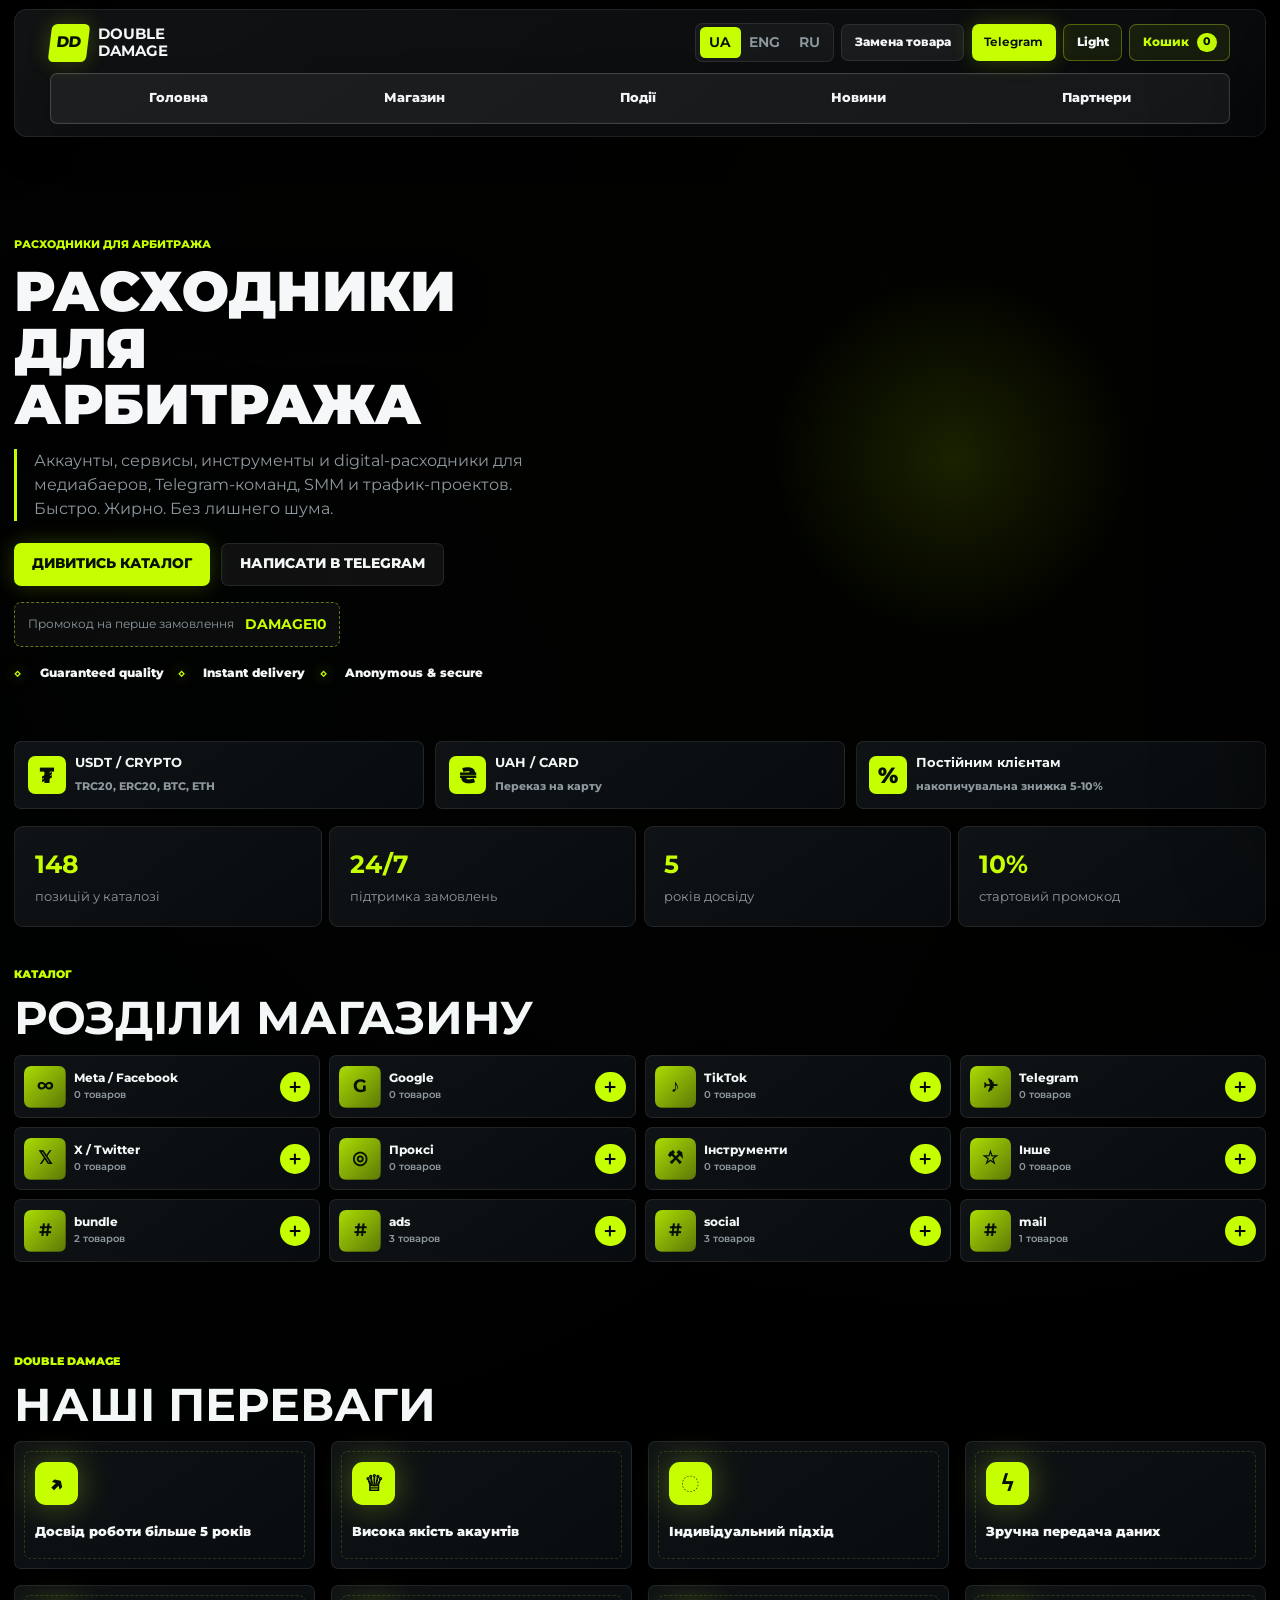
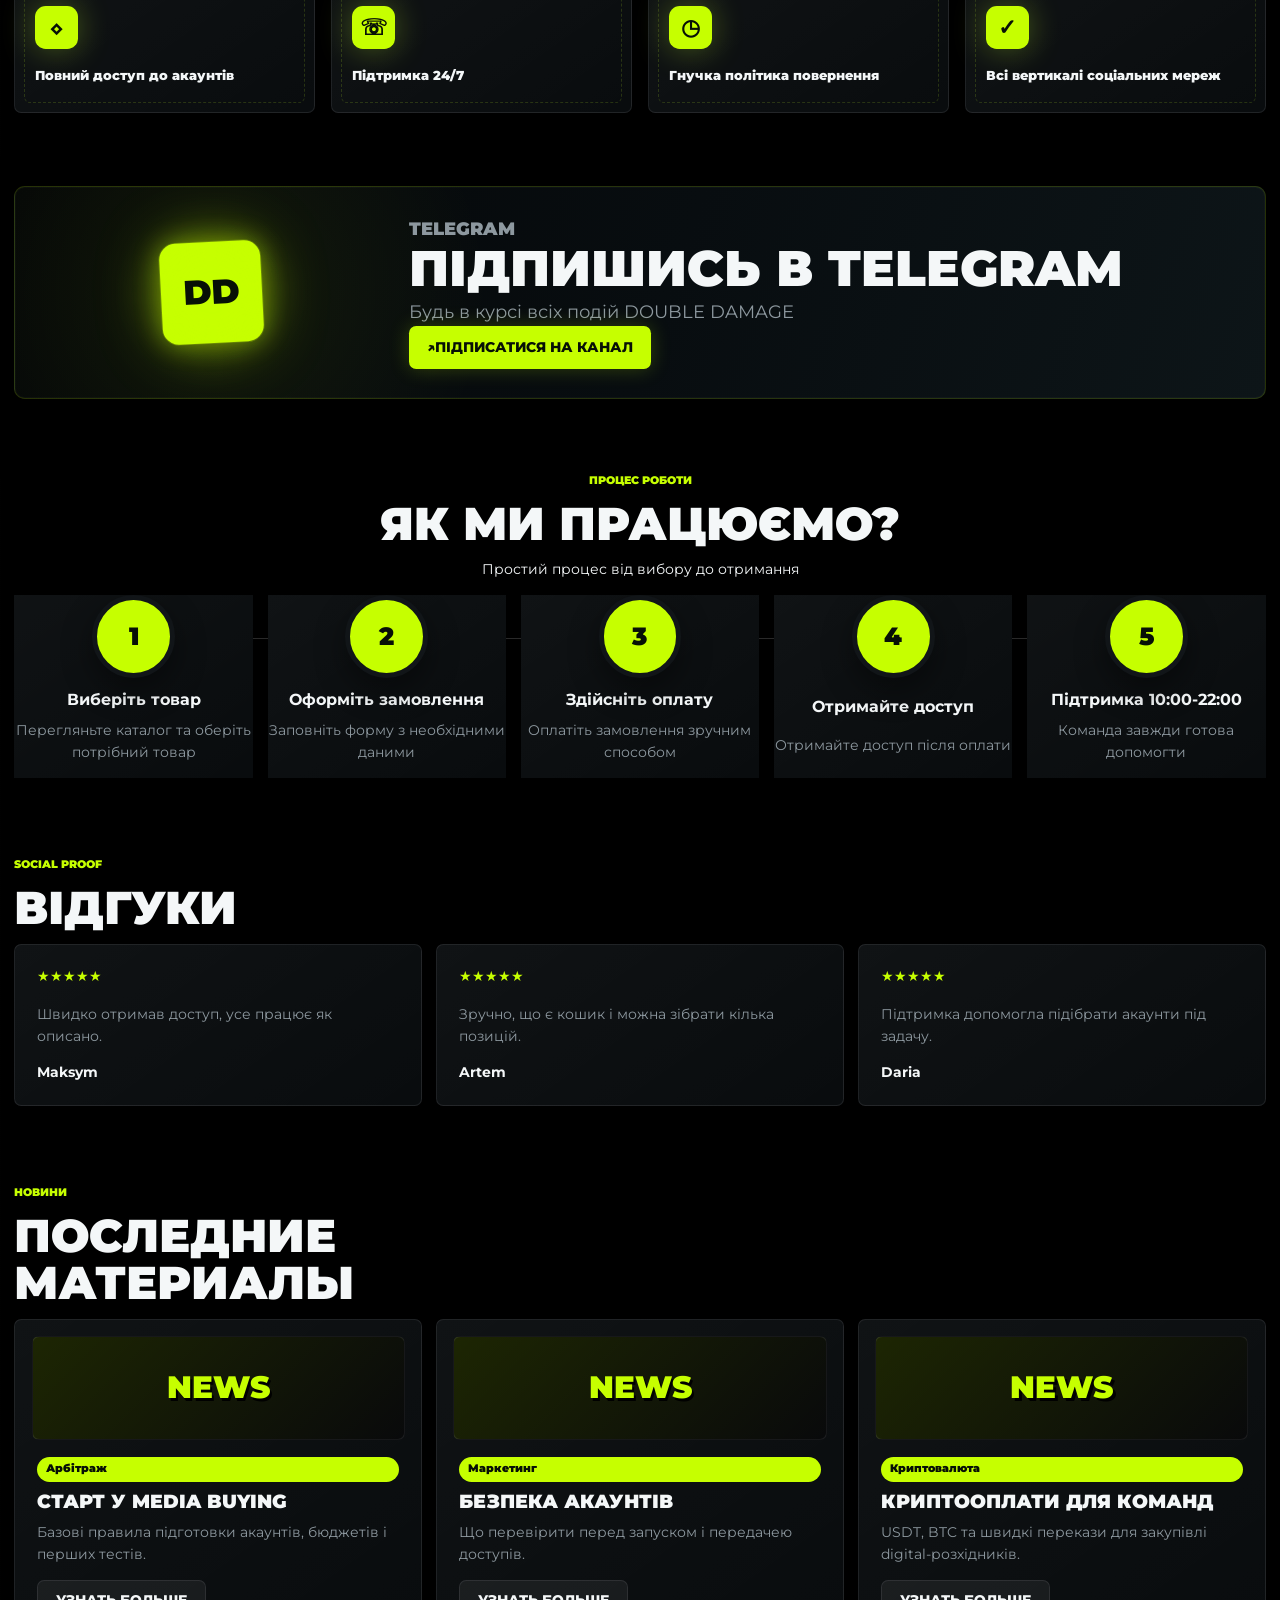
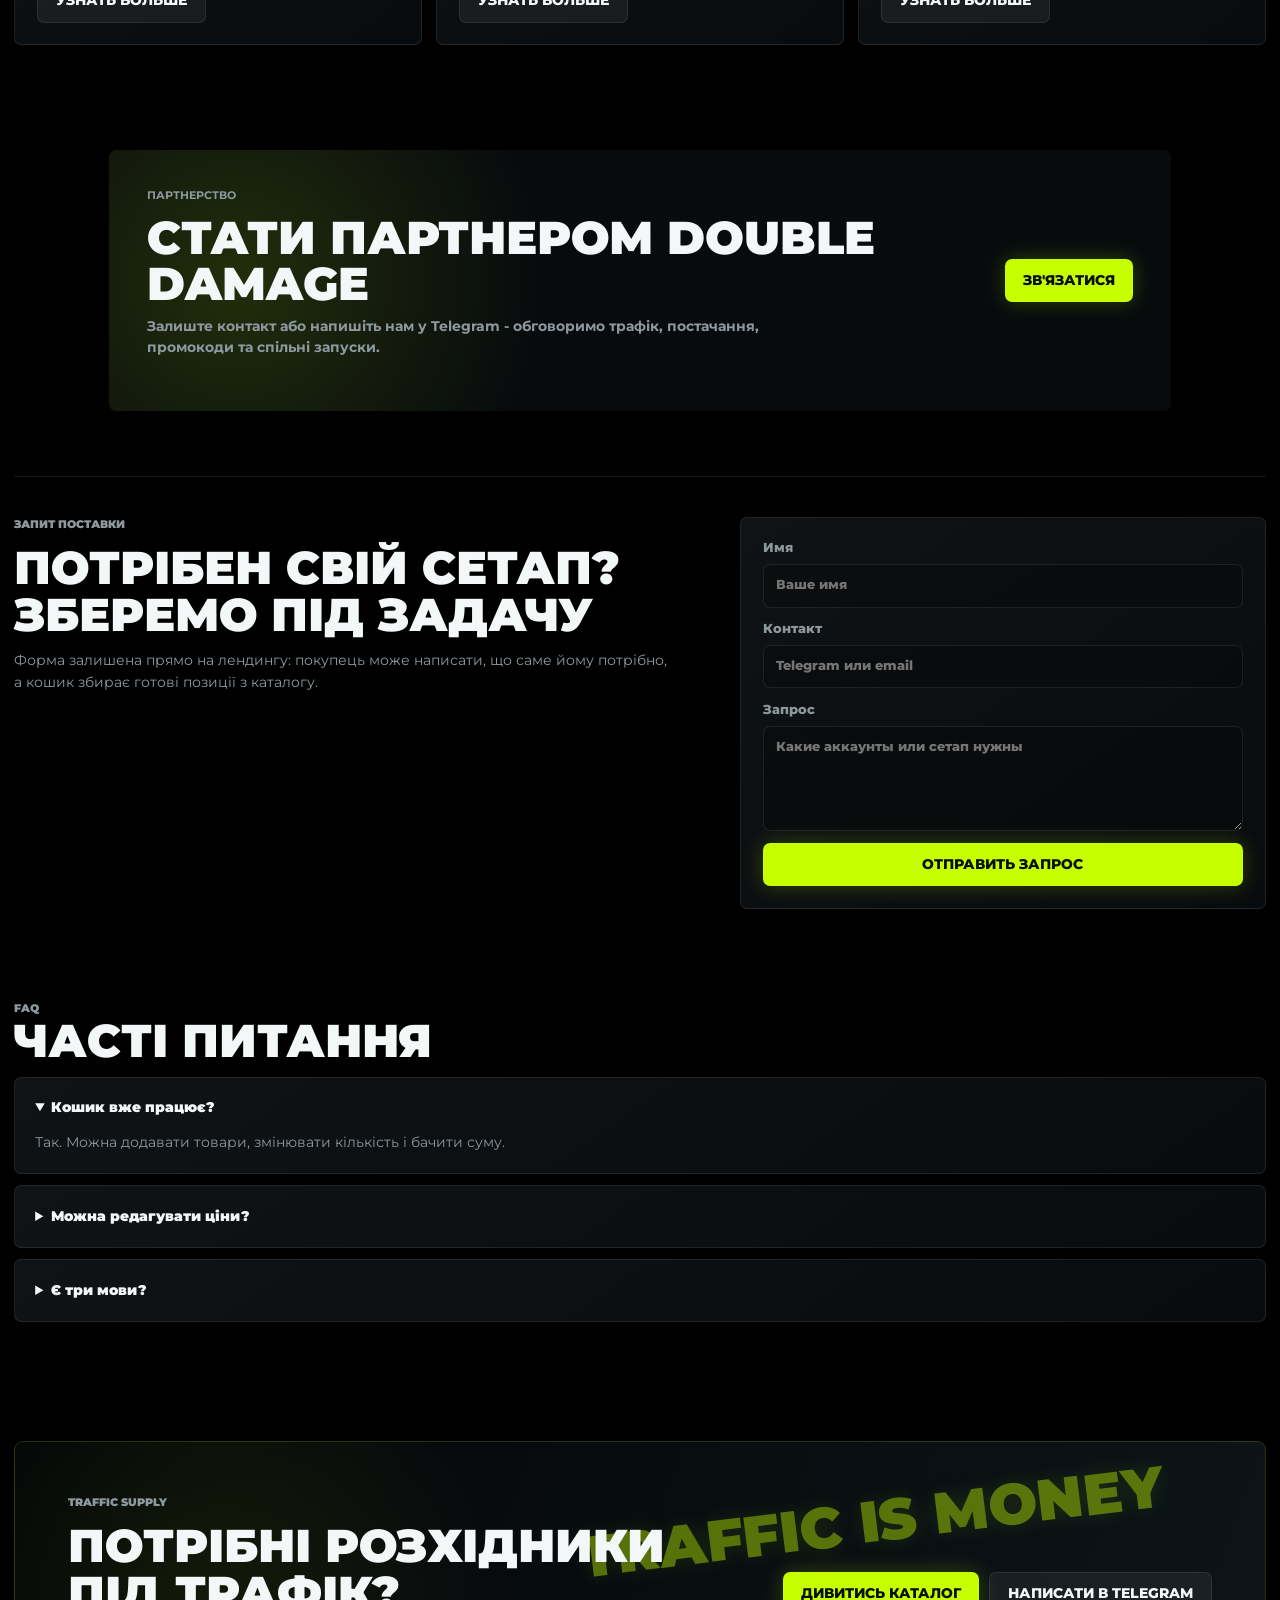
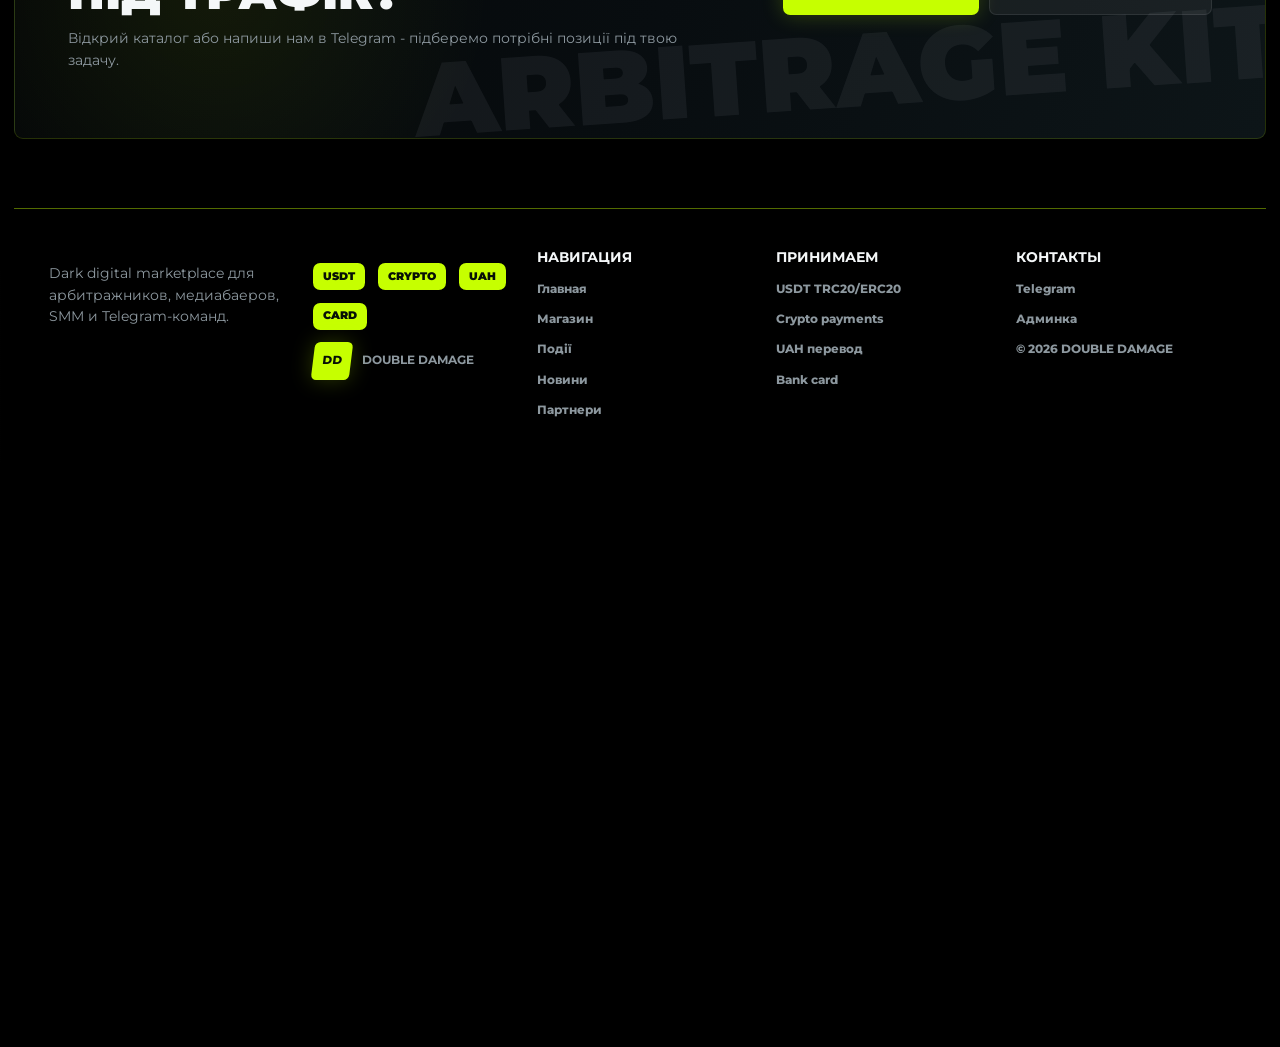
==== commit e36ac25c: "Add files via upload" ====
--- a/index.html
+++ b/index.html
@@ -8,7 +8,7 @@
       name="description"
       content="DOUBLE DAMAGE - магазин digital-расходников, аккаунтов, профилей и готовых сетапов."
     />
-  <link rel="stylesheet" href="styles.css?v=71" />
+    <link rel="stylesheet" href="styles.css?v=61" />
   </head>
   <body>
     <header class="site-header">
@@ -234,7 +234,7 @@
     </footer>
 
     <script src="store.js?v=7"></script>
-    <script src="script.js?v=36"></script>
+    <script src="script.js?v=35"></script>
   </body>
 </html>
 
@@ -258,4 +258,3 @@
 
 
 
-
--- a/styles.css
+++ b/styles.css
@@ -6165,32 +6165,6 @@
   line-height: 1.65;
 }
 
-/* Preserve uploaded transparent images everywhere */
-body:not(.admin-body) .filled-media,
-body:not(.admin-body) .product-image.filled-media,
-body:not(.admin-body) .shop-page .product-card .product-image.filled-media,
-body:not(.admin-body) .product-detail-media .product-image.filled-media,
-body:not(.admin-body) .content-media.filled-media,
-body:not(.admin-body) .card-media.filled-media,
-html[data-theme="light"] body:not(.admin-body) .filled-media,
-html[data-theme="light"] body:not(.admin-body) .product-image.filled-media,
-html[data-theme="light"] body:not(.admin-body) .shop-page .product-card .product-image.filled-media,
-html[data-theme="light"] body:not(.admin-body) .product-detail-media .product-image.filled-media,
-html[data-theme="light"] body:not(.admin-body) .content-media.filled-media,
-html[data-theme="light"] body:not(.admin-body) .card-media.filled-media {
-  background-color: transparent !important;
-  background-image: none !important;
-}
-
-body:not(.admin-body) .hero-visual.has-custom-logo,
-html[data-theme="light"] body:not(.admin-body) .hero-visual.has-custom-logo {
-  background-color: transparent !important;
-}
-
-body:not(.admin-body) .filled-media img {
-  background: transparent !important;
-}
-
 @media (max-width: 860px) {
   body:not(.admin-body) .product-detail-hero,
   body:not(.admin-body) .partner-cta {
@@ -6202,312 +6176,3 @@
     display: none;
   }
 }
-
-/* Softer shop page title */
-body:not(.admin-body) .shop-page .inner-hero {
-  min-height: 0 !important;
-  padding-top: clamp(34px, 5vw, 64px) !important;
-  padding-bottom: clamp(26px, 4vw, 46px) !important;
-}
-
-body:not(.admin-body) .shop-page .inner-hero h1 {
-  max-width: 760px !important;
-  margin-inline: auto !important;
-  font-size: clamp(34px, 5vw, 70px) !important;
-  line-height: 1.02 !important;
-  letter-spacing: 0 !important;
-}
-
-@media (max-width: 760px) {
-  body:not(.admin-body) .shop-page .inner-hero h1 {
-    font-size: clamp(30px, 9vw, 44px) !important;
-  }
-}
-
-/* Smaller unified category typography */
-body:not(.admin-body) .shop-category-card .shop-category-copy strong,
-body:not(.admin-body) .home-category-card .shop-category-copy strong,
-html[data-theme="light"] body:not(.admin-body) .shop-category-card .shop-category-copy strong,
-html[data-theme="light"] body:not(.admin-body) .home-category-card .shop-category-copy strong {
-  font-size: 7px !important;
-  line-height: 1.15 !important;
-  font-weight: 950 !important;
-  letter-spacing: 0 !important;
-}
-
-body:not(.admin-body) .shop-category-card .shop-category-copy small,
-body:not(.admin-body) .home-category-card .shop-category-copy small,
-html[data-theme="light"] body:not(.admin-body) .shop-category-card .shop-category-copy small,
-html[data-theme="light"] body:not(.admin-body) .home-category-card .shop-category-copy small {
-  font-size: 6px !important;
-  line-height: 1.2 !important;
-  font-weight: 850 !important;
-  letter-spacing: 0 !important;
-}
-
-/* Mobile header logo centering */
-@media (max-width: 760px) {
-  body:not(.admin-body) .site-header {
-    display: grid !important;
-    grid-template-columns: 1fr !important;
-    justify-items: center !important;
-  }
-
-  body:not(.admin-body) .site-header .brand {
-    justify-self: center !important;
-    margin-inline: auto !important;
-    text-align: left !important;
-    transform: none !important;
-  }
-}
-
-/* Readability pass: softer bolds and clearer body text */
-body:not(.admin-body) {
-  -webkit-font-smoothing: antialiased;
-  text-rendering: geometricPrecision;
-}
-
-body:not(.admin-body) h1,
-body:not(.admin-body) h2,
-body:not(.admin-body) h3,
-body:not(.admin-body) .section-heading h2,
-body:not(.admin-body) .inner-hero h1,
-body:not(.admin-body) .hero:not(.inner-hero) h1,
-body:not(.admin-body) .product-section-title strong,
-body:not(.admin-body) .product-info h3,
-body:not(.admin-body) .content-card h3,
-body:not(.admin-body) .advantage-grid article p,
-body:not(.admin-body) .work-steps article strong,
-body:not(.admin-body) .review-grid article strong {
-  font-weight: 800 !important;
-  letter-spacing: 0 !important;
-}
-
-body:not(.admin-body) p,
-body:not(.admin-body) small,
-body:not(.admin-body) .lead,
-body:not(.admin-body) .product-info p,
-body:not(.admin-body) .content-card p,
-body:not(.admin-body) .advantage-grid article p,
-body:not(.admin-body) .work-steps article p,
-body:not(.admin-body) .review-grid article p,
-body:not(.admin-body) .product-section-title small,
-body:not(.admin-body) .payment-strip small,
-body:not(.admin-body) .stats-strip span {
-  font-weight: 500 !important;
-  line-height: 1.55 !important;
-  letter-spacing: 0 !important;
-}
-
-body:not(.admin-body) .button,
-body:not(.admin-body) button,
-body:not(.admin-body) .cart-button,
-body:not(.admin-body) .telegram-pill,
-body:not(.admin-body) .profile-pill,
-body:not(.admin-body) .main-nav a,
-body:not(.admin-body) .product-card button,
-body:not(.admin-body) .tag,
-body:not(.admin-body) .stock,
-body:not(.admin-body) .product-price-col strong,
-body:not(.admin-body) .product-stock-col strong {
-  font-weight: 800 !important;
-  letter-spacing: 0 !important;
-}
-
-body:not(.admin-body) .shop-page .product-info h3,
-body:not(.admin-body) .shop-page .product-info h3 a {
-  font-weight: 800 !important;
-}
-
-body:not(.admin-body) .shop-page .product-info p {
-  color: #9aa4aa !important;
-  font-weight: 500 !important;
-}
-
-html[data-theme="light"] body:not(.admin-body) .shop-page .product-info p {
-  color: #596168 !important;
-}
-
-body:not(.admin-body) .advantage-grid article p {
-  font-size: clamp(12px, 1vw, 15px) !important;
-  line-height: 1.45 !important;
-}
-
-/* Cleaner Telegram block spacing */
-body:not(.admin-body) .telegram-section {
-  display: grid !important;
-  grid-template-columns: minmax(180px, 330px) minmax(0, 1fr) !important;
-  align-items: center !important;
-  gap: clamp(44px, 7vw, 96px) !important;
-  width: min(1180px, calc(100% - 48px)) !important;
-  margin: clamp(48px, 7vw, 92px) auto !important;
-  padding: clamp(40px, 5vw, 70px) clamp(42px, 6vw, 84px) !important;
-}
-
-body:not(.admin-body) .telegram-art {
-  justify-self: center !important;
-  width: clamp(150px, 18vw, 230px) !important;
-  min-height: clamp(150px, 18vw, 230px) !important;
-}
-
-body:not(.admin-body) .telegram-section .graffiti-badge {
-  width: clamp(84px, 9vw, 122px) !important;
-  height: clamp(84px, 9vw, 122px) !important;
-  font-size: clamp(28px, 4vw, 42px) !important;
-}
-
-body:not(.admin-body) .telegram-copy {
-  display: grid !important;
-  justify-items: start !important;
-  gap: 10px !important;
-  max-width: 620px !important;
-}
-
-body:not(.admin-body) .telegram-copy h2 {
-  margin: 0 !important;
-  font-size: clamp(34px, 5vw, 68px) !important;
-  line-height: 0.98 !important;
-}
-
-body:not(.admin-body) .telegram-copy p {
-  max-width: 520px !important;
-  margin: 0 0 2px !important;
-  font-size: clamp(14px, 1.25vw, 18px) !important;
-  line-height: 1.45 !important;
-}
-
-body:not(.admin-body) .telegram-preview {
-  display: none !important;
-}
-
-body:not(.admin-body) .telegram-section .blue-button {
-  display: inline-flex !important;
-  align-items: center !important;
-  justify-content: center !important;
-  gap: 8px !important;
-  min-height: 46px !important;
-  margin-top: 4px !important;
-  padding: 0 24px !important;
-  border-radius: 8px !important;
-}
-
-@media (max-width: 760px) {
-  body:not(.admin-body) .telegram-section {
-    grid-template-columns: 1fr !important;
-    gap: 20px !important;
-    width: min(100% - 24px, 520px) !important;
-    padding: 28px 20px !important;
-    text-align: center !important;
-  }
-
-  body:not(.admin-body) .telegram-copy {
-    justify-items: center !important;
-    max-width: none !important;
-  }
-
-  body:not(.admin-body) .telegram-copy h2,
-  body:not(.admin-body) .telegram-copy p {
-    text-align: center !important;
-  }
-}
-
-/* Center partner CTA content */
-body:not(.admin-body) .partner-cta {
-  display: grid !important;
-  grid-template-columns: 1fr !important;
-  justify-items: center !important;
-  text-align: center !important;
-}
-
-body:not(.admin-body) .partner-cta > div {
-  display: grid !important;
-  justify-items: center !important;
-  max-width: 820px !important;
-}
-
-body:not(.admin-body) .partner-cta h2,
-body:not(.admin-body) .partner-cta p {
-  text-align: center !important;
-}
-
-body:not(.admin-body) .partner-cta .button {
-  margin-top: 12px !important;
-  justify-self: center !important;
-}
-
-/* Product/shop final sizing and cart actions */
-body:not(.admin-body) .shop-page .inner-hero {
-  padding-top: clamp(34px, 4.6vw, 66px) !important;
-  padding-bottom: clamp(22px, 3.2vw, 44px) !important;
-}
-
-body:not(.admin-body) .shop-page .inner-hero h1 {
-  max-width: 760px !important;
-  margin-inline: auto !important;
-  font-size: clamp(36px, 5.1vw, 72px) !important;
-  line-height: 0.95 !important;
-}
-
-body:not(.admin-body) .shop-category-card strong {
-  font-size: clamp(11px, 0.9vw, 14px) !important;
-  line-height: 1.12 !important;
-}
-
-body:not(.admin-body) .shop-category-card small {
-  font-size: clamp(9px, 0.72vw, 11px) !important;
-  line-height: 1.2 !important;
-  opacity: 0.82 !important;
-}
-
-body:not(.admin-body) .shop-category-icon {
-  font-size: clamp(18px, 1.7vw, 28px) !important;
-}
-
-body:not(.admin-body) .product-actions {
-  display: flex !important;
-  flex-wrap: nowrap !important;
-  gap: 8px !important;
-}
-
-body:not(.admin-body) .product-actions button,
-body:not(.admin-body) .product-actions .add-cart-mini {
-  min-width: 102px !important;
-  height: 42px !important;
-  padding: 0 14px !important;
-  border-radius: 8px !important;
-  border: 1px solid rgba(198, 255, 0, 0.35) !important;
-  font-size: 13px !important;
-  font-weight: 900 !important;
-  text-transform: uppercase !important;
-  white-space: nowrap !important;
-}
-
-body:not(.admin-body) .product-actions button[data-add-cart]:not(.add-cart-mini) {
-  color: #050607 !important;
-  background: linear-gradient(135deg, var(--acid), #dfff2a) !important;
-  box-shadow: 0 0 24px rgba(198, 255, 0, 0.24) !important;
-}
-
-body:not(.admin-body) .product-actions .add-cart-mini {
-  color: var(--acid) !important;
-  background: rgba(198, 255, 0, 0.08) !important;
-}
-
-body:not(.admin-body) .product-detail-copy .product-actions button[data-add-cart]:not(.add-cart-mini),
-body:not(.admin-body) .product-detail-buy {
-  min-width: 180px !important;
-  min-height: 50px !important;
-  color: #050607 !important;
-  background: linear-gradient(135deg, var(--acid), #e3ff3a) !important;
-  border: 1px solid rgba(198, 255, 0, 0.45) !important;
-  border-radius: 10px !important;
-  box-shadow: 0 0 32px rgba(198, 255, 0, 0.28) !important;
-  font-weight: 950 !important;
-  text-transform: uppercase !important;
-}
-
-@media (max-width: 900px) {
-  body:not(.admin-body) .product-actions {
-    flex-wrap: wrap !important;
-  }
-}
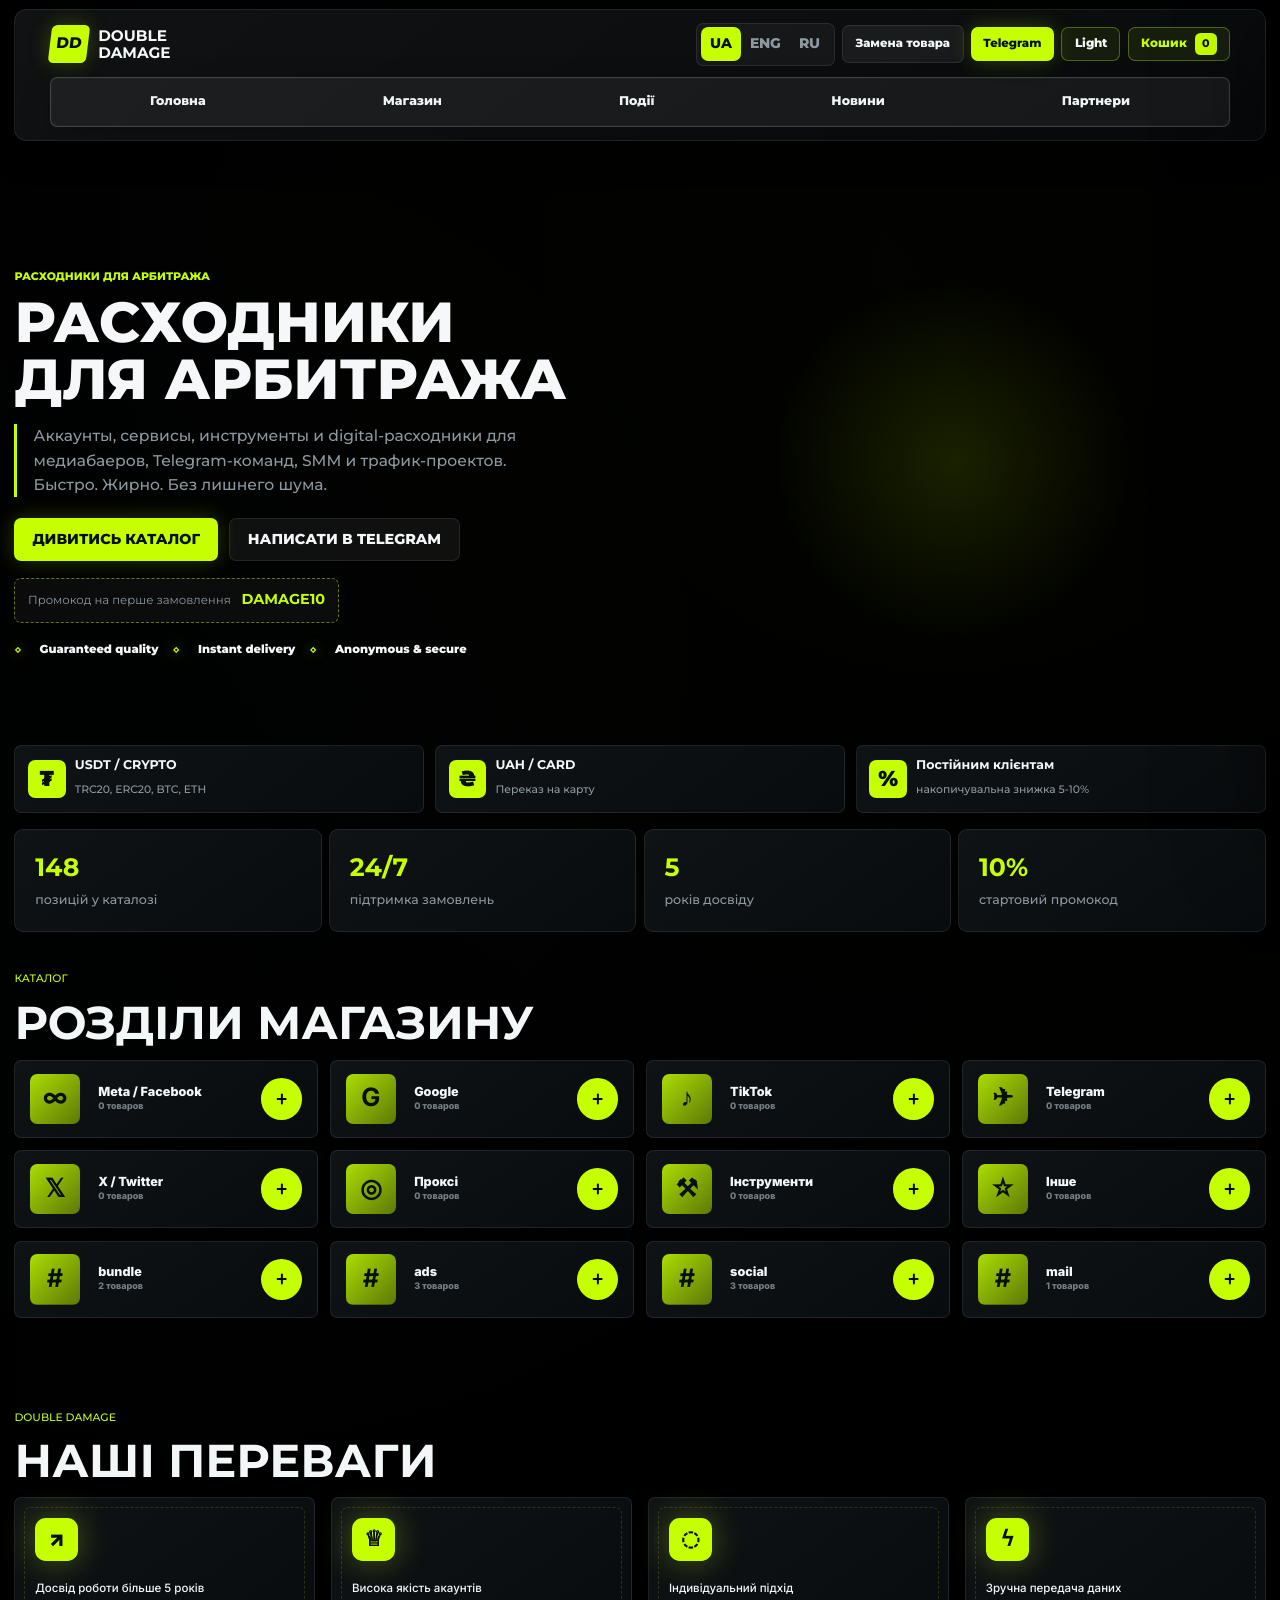
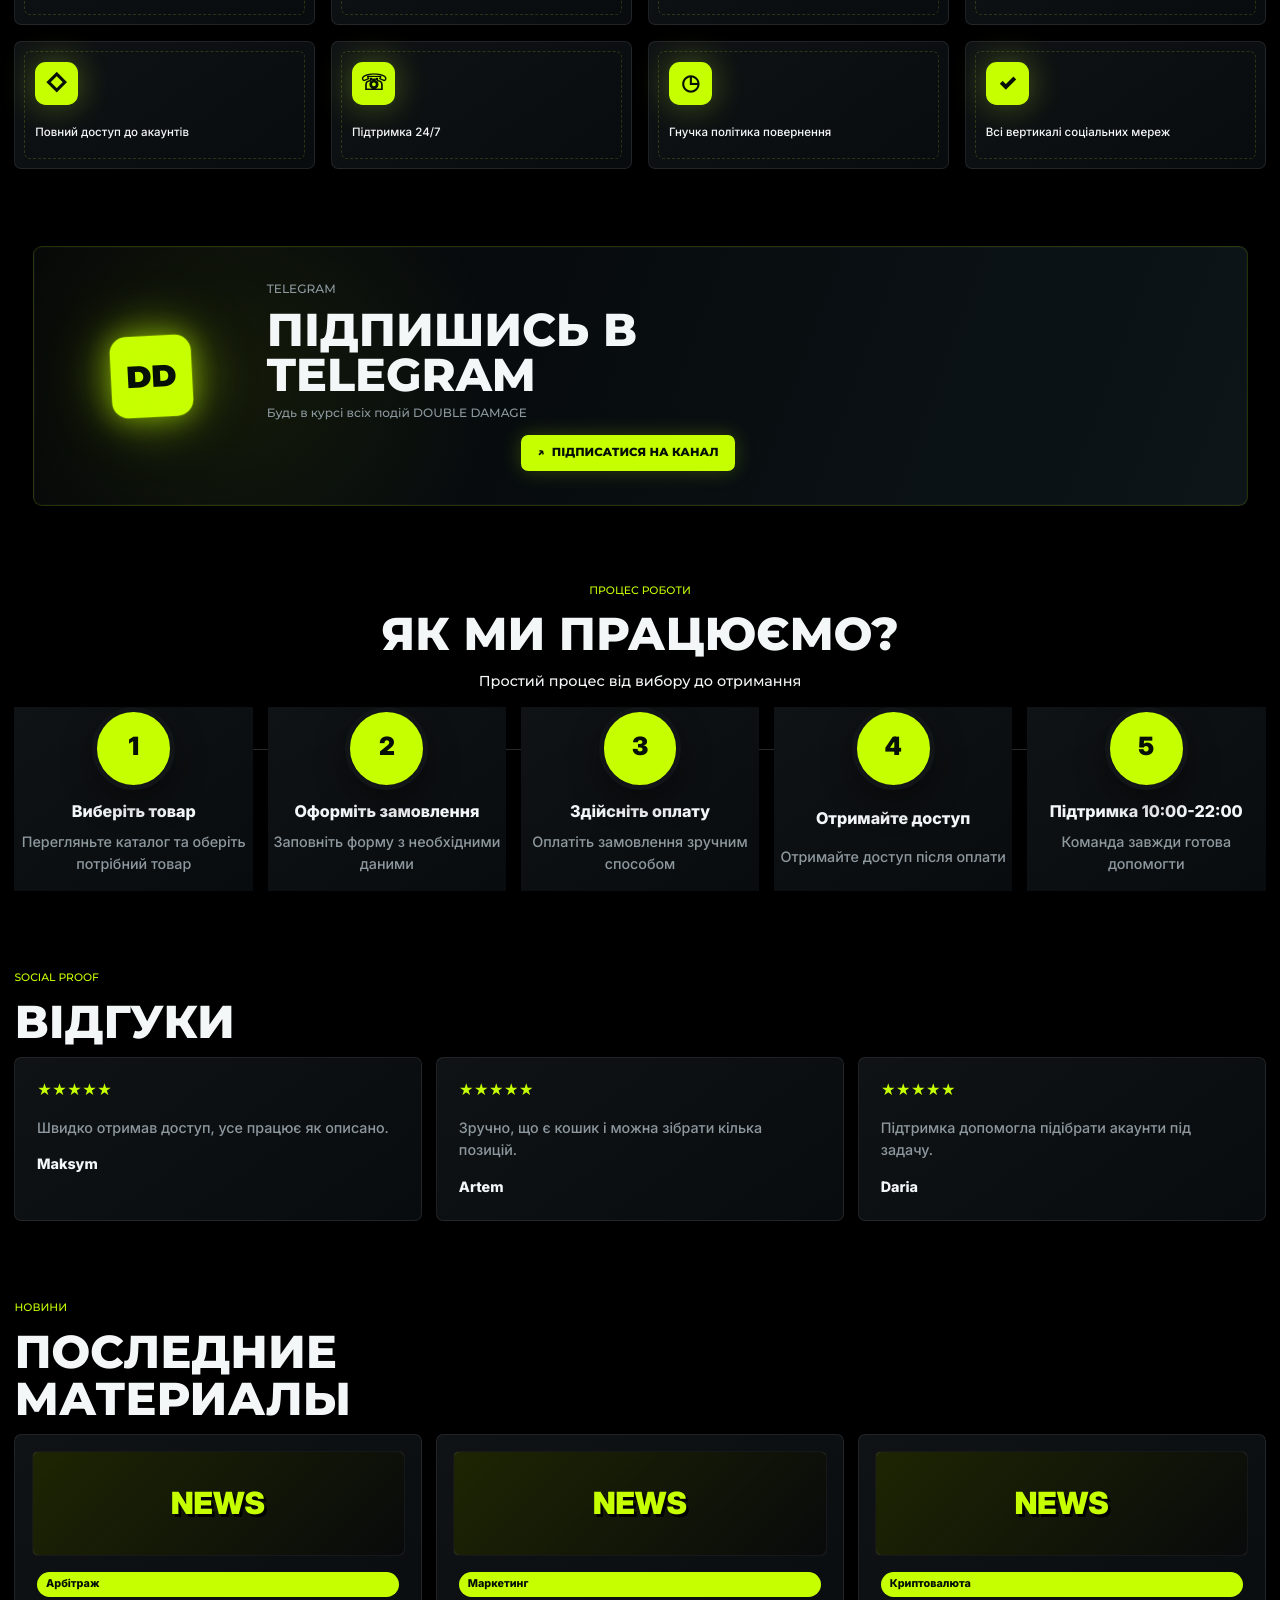
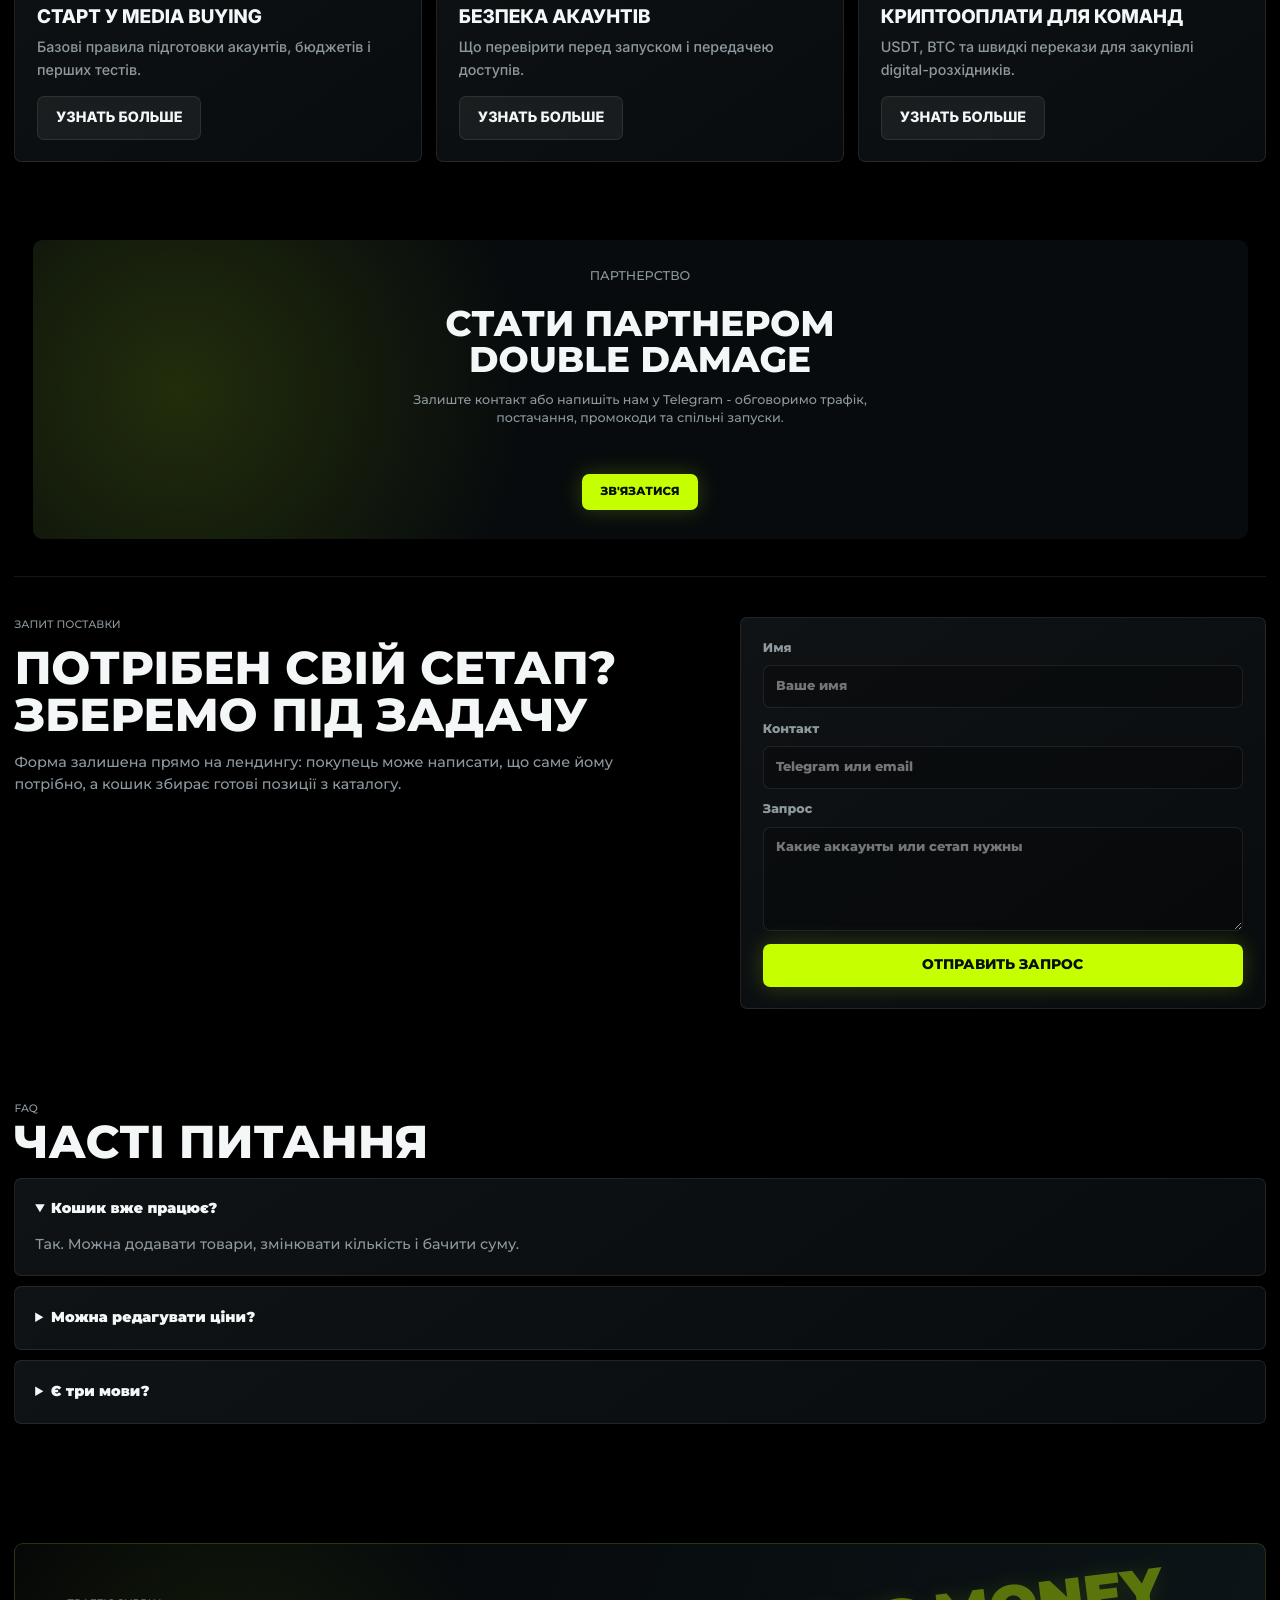
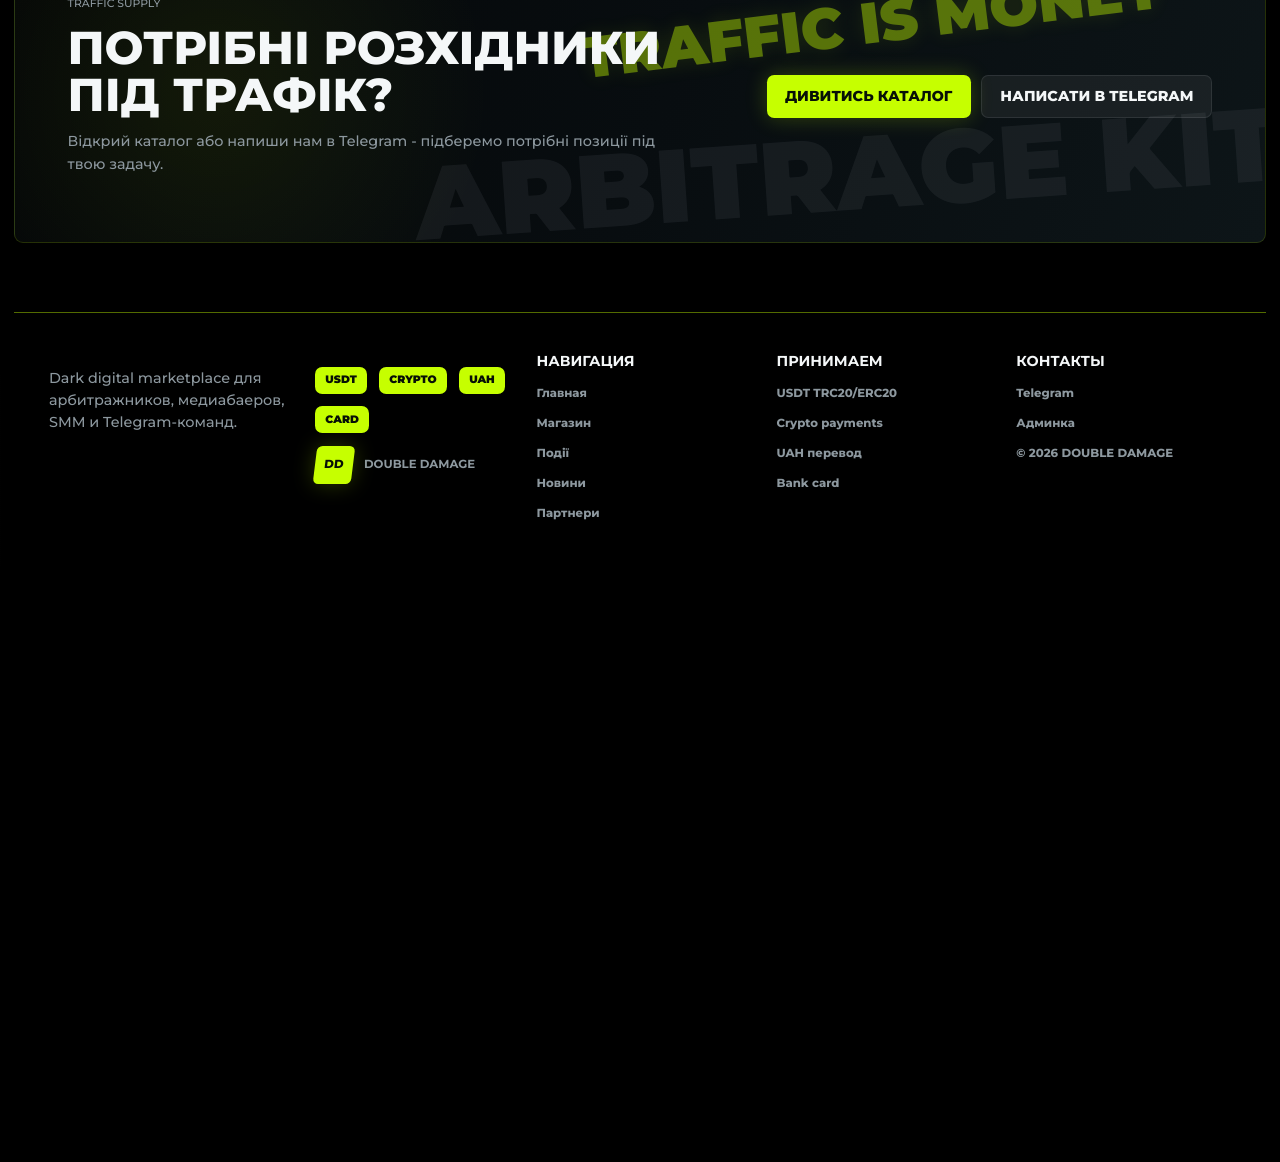
==== commit 53416b01: "Add files via upload" ====
--- a/index.html
+++ b/index.html
@@ -3,12 +3,20 @@
   <head>
     <meta charset="utf-8" />
     <meta name="viewport" content="width=device-width, initial-scale=1" />
-    <title>DOUBLE DAMAGE | Digital marketplace</title>
+        <script>
+      (function () {
+        try {
+          document.documentElement.classList.add('dd-boot');
+          var theme = localStorage.getItem('doubleDamageThemeV2') === 'light' ? 'light' : 'dark';
+          document.documentElement.dataset.theme = theme;
+        } catch (e) {}
+      })();
+    </script><title>DOUBLE DAMAGE | Digital marketplace</title>
     <meta
       name="description"
       content="DOUBLE DAMAGE - магазин digital-расходников, аккаунтов, профилей и готовых сетапов."
     />
-    <link rel="stylesheet" href="styles.css?v=61" />
+  <link rel="stylesheet" href="styles.css?v=91" />
   </head>
   <body>
     <header class="site-header">
@@ -234,7 +242,7 @@
     </footer>
 
     <script src="store.js?v=7"></script>
-    <script src="script.js?v=35"></script>
+    <script src="script.js?v=39"></script>
   </body>
 </html>
 
@@ -258,3 +266,18 @@
 
 
 
+
+
+
+
+
+
+
+
+
+
+
+
+
+
+
--- a/styles.css
+++ b/styles.css
@@ -1,4 +1,4 @@
-@import url("https://fonts.googleapis.com/css2?family=Montserrat:wght@400;500;600;700;800;900&display=swap");
+@import url("https://fonts.googleapis.com/css2?family=Inter:wght@400;500;600;700;800;900&family=Montserrat:wght@400;500;600;700;800;900&display=swap");
 
 :root {
   --site-width: 1500px;
@@ -50,6 +50,10 @@
 html {
   scroll-behavior: smooth;
   overflow-x: hidden;
+}
+
+html.dd-boot:not(.dd-ready) body {
+  visibility: hidden;
 }
 
 body {
@@ -6165,6 +6169,32 @@
   line-height: 1.65;
 }
 
+/* Preserve uploaded transparent images everywhere */
+body:not(.admin-body) .filled-media,
+body:not(.admin-body) .product-image.filled-media,
+body:not(.admin-body) .shop-page .product-card .product-image.filled-media,
+body:not(.admin-body) .product-detail-media .product-image.filled-media,
+body:not(.admin-body) .content-media.filled-media,
+body:not(.admin-body) .card-media.filled-media,
+html[data-theme="light"] body:not(.admin-body) .filled-media,
+html[data-theme="light"] body:not(.admin-body) .product-image.filled-media,
+html[data-theme="light"] body:not(.admin-body) .shop-page .product-card .product-image.filled-media,
+html[data-theme="light"] body:not(.admin-body) .product-detail-media .product-image.filled-media,
+html[data-theme="light"] body:not(.admin-body) .content-media.filled-media,
+html[data-theme="light"] body:not(.admin-body) .card-media.filled-media {
+  background-color: transparent !important;
+  background-image: none !important;
+}
+
+body:not(.admin-body) .hero-visual.has-custom-logo,
+html[data-theme="light"] body:not(.admin-body) .hero-visual.has-custom-logo {
+  background-color: transparent !important;
+}
+
+body:not(.admin-body) .filled-media img {
+  background: transparent !important;
+}
+
 @media (max-width: 860px) {
   body:not(.admin-body) .product-detail-hero,
   body:not(.admin-body) .partner-cta {
@@ -6176,3 +6206,1191 @@
     display: none;
   }
 }
+
+/* Softer shop page title */
+body:not(.admin-body) .shop-page .inner-hero {
+  min-height: 0 !important;
+  padding-top: clamp(34px, 5vw, 64px) !important;
+  padding-bottom: clamp(26px, 4vw, 46px) !important;
+}
+
+body:not(.admin-body) .shop-page .inner-hero h1 {
+  max-width: 760px !important;
+  margin-inline: auto !important;
+  font-size: clamp(34px, 5vw, 70px) !important;
+  line-height: 1.02 !important;
+  letter-spacing: 0 !important;
+}
+
+@media (max-width: 760px) {
+  body:not(.admin-body) .shop-page .inner-hero h1 {
+    font-size: clamp(30px, 9vw, 44px) !important;
+  }
+}
+
+/* Smaller unified category typography */
+body:not(.admin-body) .shop-category-card .shop-category-copy strong,
+body:not(.admin-body) .home-category-card .shop-category-copy strong,
+html[data-theme="light"] body:not(.admin-body) .shop-category-card .shop-category-copy strong,
+html[data-theme="light"] body:not(.admin-body) .home-category-card .shop-category-copy strong {
+  font-size: 7px !important;
+  line-height: 1.15 !important;
+  font-weight: 950 !important;
+  letter-spacing: 0 !important;
+}
+
+body:not(.admin-body) .shop-category-card .shop-category-copy small,
+body:not(.admin-body) .home-category-card .shop-category-copy small,
+html[data-theme="light"] body:not(.admin-body) .shop-category-card .shop-category-copy small,
+html[data-theme="light"] body:not(.admin-body) .home-category-card .shop-category-copy small {
+  font-size: 6px !important;
+  line-height: 1.2 !important;
+  font-weight: 850 !important;
+  letter-spacing: 0 !important;
+}
+
+/* Mobile header logo centering */
+@media (max-width: 760px) {
+  body:not(.admin-body) .site-header {
+    display: grid !important;
+    grid-template-columns: 1fr !important;
+    justify-items: center !important;
+  }
+
+  body:not(.admin-body) .site-header .brand {
+    justify-self: center !important;
+    margin-inline: auto !important;
+    text-align: left !important;
+    transform: none !important;
+  }
+}
+
+/* Readability pass: softer bolds and clearer body text */
+body:not(.admin-body) {
+  -webkit-font-smoothing: antialiased;
+  text-rendering: geometricPrecision;
+}
+
+body:not(.admin-body) h1,
+body:not(.admin-body) h2,
+body:not(.admin-body) h3,
+body:not(.admin-body) .section-heading h2,
+body:not(.admin-body) .inner-hero h1,
+body:not(.admin-body) .hero:not(.inner-hero) h1,
+body:not(.admin-body) .product-section-title strong,
+body:not(.admin-body) .product-info h3,
+body:not(.admin-body) .content-card h3,
+body:not(.admin-body) .advantage-grid article p,
+body:not(.admin-body) .work-steps article strong,
+body:not(.admin-body) .review-grid article strong {
+  font-weight: 800 !important;
+  letter-spacing: 0 !important;
+}
+
+body:not(.admin-body) p,
+body:not(.admin-body) small,
+body:not(.admin-body) .lead,
+body:not(.admin-body) .product-info p,
+body:not(.admin-body) .content-card p,
+body:not(.admin-body) .advantage-grid article p,
+body:not(.admin-body) .work-steps article p,
+body:not(.admin-body) .review-grid article p,
+body:not(.admin-body) .product-section-title small,
+body:not(.admin-body) .payment-strip small,
+body:not(.admin-body) .stats-strip span {
+  font-weight: 500 !important;
+  line-height: 1.55 !important;
+  letter-spacing: 0 !important;
+}
+
+body:not(.admin-body) .button,
+body:not(.admin-body) button,
+body:not(.admin-body) .cart-button,
+body:not(.admin-body) .telegram-pill,
+body:not(.admin-body) .profile-pill,
+body:not(.admin-body) .main-nav a,
+body:not(.admin-body) .product-card button,
+body:not(.admin-body) .tag,
+body:not(.admin-body) .stock,
+body:not(.admin-body) .product-price-col strong,
+body:not(.admin-body) .product-stock-col strong {
+  font-weight: 800 !important;
+  letter-spacing: 0 !important;
+}
+
+body:not(.admin-body) .shop-page .product-info h3,
+body:not(.admin-body) .shop-page .product-info h3 a {
+  font-weight: 800 !important;
+}
+
+body:not(.admin-body) .shop-page .product-info p {
+  color: #9aa4aa !important;
+  font-weight: 500 !important;
+}
+
+html[data-theme="light"] body:not(.admin-body) .shop-page .product-info p {
+  color: #596168 !important;
+}
+
+body:not(.admin-body) .advantage-grid article p {
+  font-size: clamp(12px, 1vw, 15px) !important;
+  line-height: 1.45 !important;
+}
+
+/* Cleaner Telegram block spacing */
+body:not(.admin-body) .telegram-section {
+  display: grid !important;
+  grid-template-columns: minmax(180px, 330px) minmax(0, 1fr) !important;
+  align-items: center !important;
+  gap: clamp(44px, 7vw, 96px) !important;
+  width: min(1180px, calc(100% - 48px)) !important;
+  margin: clamp(48px, 7vw, 92px) auto !important;
+  padding: clamp(40px, 5vw, 70px) clamp(42px, 6vw, 84px) !important;
+}
+
+body:not(.admin-body) .telegram-art {
+  justify-self: center !important;
+  width: clamp(150px, 18vw, 230px) !important;
+  min-height: clamp(150px, 18vw, 230px) !important;
+}
+
+body:not(.admin-body) .telegram-section .graffiti-badge {
+  width: clamp(84px, 9vw, 122px) !important;
+  height: clamp(84px, 9vw, 122px) !important;
+  font-size: clamp(28px, 4vw, 42px) !important;
+}
+
+body:not(.admin-body) .telegram-copy {
+  display: grid !important;
+  justify-items: start !important;
+  gap: 10px !important;
+  max-width: 620px !important;
+}
+
+body:not(.admin-body) .telegram-copy h2 {
+  margin: 0 !important;
+  font-size: clamp(34px, 5vw, 68px) !important;
+  line-height: 0.98 !important;
+}
+
+body:not(.admin-body) .telegram-copy p {
+  max-width: 520px !important;
+  margin: 0 0 2px !important;
+  font-size: clamp(14px, 1.25vw, 18px) !important;
+  line-height: 1.45 !important;
+}
+
+body:not(.admin-body) .telegram-preview {
+  display: none !important;
+}
+
+body:not(.admin-body) .telegram-section .blue-button {
+  display: inline-flex !important;
+  align-items: center !important;
+  justify-content: center !important;
+  gap: 8px !important;
+  min-height: 46px !important;
+  margin-top: 4px !important;
+  padding: 0 24px !important;
+  border-radius: 8px !important;
+}
+
+@media (max-width: 760px) {
+  body:not(.admin-body) .telegram-section {
+    grid-template-columns: 1fr !important;
+    gap: 20px !important;
+    width: min(100% - 24px, 520px) !important;
+    padding: 28px 20px !important;
+    text-align: center !important;
+  }
+
+  body:not(.admin-body) .telegram-copy {
+    justify-items: center !important;
+    max-width: none !important;
+  }
+
+  body:not(.admin-body) .telegram-copy h2,
+  body:not(.admin-body) .telegram-copy p {
+    text-align: center !important;
+  }
+}
+
+/* Center partner CTA content */
+body:not(.admin-body) .partner-cta {
+  display: grid !important;
+  grid-template-columns: 1fr !important;
+  justify-items: center !important;
+  text-align: center !important;
+}
+
+body:not(.admin-body) .partner-cta > div {
+  display: grid !important;
+  justify-items: center !important;
+  max-width: 820px !important;
+}
+
+body:not(.admin-body) .partner-cta h2,
+body:not(.admin-body) .partner-cta p {
+  text-align: center !important;
+}
+
+body:not(.admin-body) .partner-cta .button {
+  margin-top: 12px !important;
+  justify-self: center !important;
+}
+
+/* Product/shop final sizing and cart actions */
+body:not(.admin-body) .shop-page .inner-hero {
+  padding-top: clamp(34px, 4.6vw, 66px) !important;
+  padding-bottom: clamp(22px, 3.2vw, 44px) !important;
+}
+
+body:not(.admin-body) .shop-page .inner-hero h1 {
+  max-width: 760px !important;
+  margin-inline: auto !important;
+  font-size: clamp(36px, 5.1vw, 72px) !important;
+  line-height: 0.95 !important;
+}
+
+body:not(.admin-body) .shop-category-card strong {
+  font-size: clamp(11px, 0.9vw, 14px) !important;
+  line-height: 1.12 !important;
+}
+
+body:not(.admin-body) .shop-category-card small {
+  font-size: clamp(9px, 0.72vw, 11px) !important;
+  line-height: 1.2 !important;
+  opacity: 0.82 !important;
+}
+
+body:not(.admin-body) .shop-category-icon {
+  font-size: clamp(18px, 1.7vw, 28px) !important;
+}
+
+body:not(.admin-body) .product-actions {
+  display: flex !important;
+  flex-wrap: nowrap !important;
+  gap: 8px !important;
+}
+
+body:not(.admin-body) .product-actions button,
+body:not(.admin-body) .product-actions .add-cart-mini {
+  min-width: 102px !important;
+  height: 42px !important;
+  padding: 0 14px !important;
+  border-radius: 8px !important;
+  border: 1px solid rgba(198, 255, 0, 0.35) !important;
+  font-size: 13px !important;
+  font-weight: 900 !important;
+  text-transform: uppercase !important;
+  white-space: nowrap !important;
+}
+
+body:not(.admin-body) .product-actions button[data-add-cart]:not(.add-cart-mini) {
+  color: #050607 !important;
+  background: linear-gradient(135deg, var(--acid), #dfff2a) !important;
+  box-shadow: 0 0 24px rgba(198, 255, 0, 0.24) !important;
+}
+
+body:not(.admin-body) .product-actions .add-cart-mini {
+  color: var(--acid) !important;
+  background: rgba(198, 255, 0, 0.08) !important;
+}
+
+body:not(.admin-body) .product-detail-copy .product-actions button[data-add-cart]:not(.add-cart-mini),
+body:not(.admin-body) .product-detail-buy {
+  min-width: 180px !important;
+  min-height: 50px !important;
+  color: #050607 !important;
+  background: linear-gradient(135deg, var(--acid), #e3ff3a) !important;
+  border: 1px solid rgba(198, 255, 0, 0.45) !important;
+  border-radius: 10px !important;
+  box-shadow: 0 0 32px rgba(198, 255, 0, 0.28) !important;
+  font-weight: 950 !important;
+  text-transform: uppercase !important;
+}
+
+@media (max-width: 900px) {
+  body:not(.admin-body) .product-actions {
+    flex-wrap: wrap !important;
+  }
+}
+
+/* Light theme dark-gray frames */
+html[data-theme="light"] body:not(.admin-body) .site-header,
+html[data-theme="light"] body:not(.admin-body) .main-nav,
+html[data-theme="light"] body:not(.admin-body) .telegram-pill,
+html[data-theme="light"] body:not(.admin-body) .theme-toggle,
+html[data-theme="light"] body:not(.admin-body) .cart-button,
+html[data-theme="light"] body:not(.admin-body) .profile-pill,
+html[data-theme="light"] body:not(.admin-body) .lang-switch,
+html[data-theme="light"] body:not(.admin-body) .shop-category-card,
+html[data-theme="light"] body:not(.admin-body) .product-card,
+html[data-theme="light"] body:not(.admin-body) .content-card,
+html[data-theme="light"] body:not(.admin-body) .page-card,
+html[data-theme="light"] body:not(.admin-body) .telegram-section,
+html[data-theme="light"] body:not(.admin-body) .partner-cta,
+html[data-theme="light"] body:not(.admin-body) .payment-strip article,
+html[data-theme="light"] body:not(.admin-body) .stats-strip div,
+html[data-theme="light"] body:not(.admin-body) .shop-controls,
+html[data-theme="light"] body:not(.admin-body) .cart-panel,
+html[data-theme="light"] body:not(.admin-body) .product-detail-media .product-image,
+html[data-theme="light"] body:not(.admin-body) .product-detail-meta span,
+html[data-theme="light"] body:not(.admin-body) .product-detail-meta strong,
+html[data-theme="light"] body:not(.admin-body) .product-detail-text {
+  border-color: rgba(17, 19, 21, 0.34) !important;
+}
+
+html[data-theme="light"] body:not(.admin-body) .shop-category-card:hover,
+html[data-theme="light"] body:not(.admin-body) .shop-category-card.active,
+html[data-theme="light"] body:not(.admin-body) .product-card:hover,
+html[data-theme="light"] body:not(.admin-body) .content-card:hover,
+html[data-theme="light"] body:not(.admin-body) .page-card:hover {
+  border-color: rgba(17, 19, 21, 0.52) !important;
+}
+
+/* Shop category scale, page title style and invisible banners */
+body:not(.admin-body) .shop-page .inner-hero {
+  padding-top: clamp(34px, 4vw, 58px) !important;
+  padding-bottom: clamp(18px, 2.8vw, 34px) !important;
+}
+
+body:not(.admin-body) .shop-page .inner-hero h1 {
+  max-width: none !important;
+  font-size: clamp(28px, 3.4vw, 52px) !important;
+  line-height: 1 !important;
+  text-align: center !important;
+}
+
+body:not(.admin-body) .shop-category-card {
+  min-height: 76px !important;
+  padding: 13px 16px !important;
+}
+
+body:not(.admin-body) .shop-category-icon {
+  width: 50px !important;
+  min-width: 50px !important;
+  height: 50px !important;
+  font-size: 25px !important;
+}
+
+body:not(.admin-body) .shop-category-card strong,
+body:not(.admin-body) .shop-category-card .shop-category-copy strong {
+  font-size: clamp(13px, 1.05vw, 16px) !important;
+  line-height: 1.1 !important;
+}
+
+body:not(.admin-body) .shop-category-card small,
+body:not(.admin-body) .shop-category-card .shop-category-copy small {
+  font-size: clamp(10px, 0.8vw, 12px) !important;
+}
+
+body:not(.admin-body) .shop-category-card em {
+  width: 42px !important;
+  min-width: 42px !important;
+  height: 42px !important;
+}
+
+body:not(.admin-body) .vip-banner {
+  opacity: 0 !important;
+  pointer-events: none !important;
+  background: transparent !important;
+  border-color: transparent !important;
+  box-shadow: none !important;
+}
+
+/* Equal product-detail action buttons */
+body:not(.admin-body) .product-detail-copy .hero-actions {
+  display: flex !important;
+  align-items: center !important;
+  flex-wrap: wrap !important;
+  gap: 10px !important;
+}
+
+body:not(.admin-body) .product-detail-copy .product-actions {
+  display: contents !important;
+}
+
+body:not(.admin-body) .product-detail-copy .hero-actions .button,
+body:not(.admin-body) .product-detail-copy .hero-actions button,
+body:not(.admin-body) .product-detail-copy .hero-actions .add-cart-mini {
+  display: inline-flex !important;
+  align-items: center !important;
+  justify-content: center !important;
+  width: 176px !important;
+  min-width: 176px !important;
+  height: 48px !important;
+  min-height: 48px !important;
+  padding: 0 18px !important;
+  border-radius: 8px !important;
+  font-size: 13px !important;
+  font-weight: 950 !important;
+  line-height: 1 !important;
+  text-transform: uppercase !important;
+  white-space: nowrap !important;
+}
+
+/* Keep shop row actions inside the product card */
+body:not(.admin-body) .shop-page .product-card {
+  grid-template-columns: 56px minmax(260px, 1fr) minmax(74px, auto) minmax(74px, auto) 150px !important;
+  column-gap: 12px !important;
+}
+
+body:not(.admin-body) .shop-page .product-buy-col {
+  width: 150px !important;
+  min-width: 150px !important;
+  max-width: 150px !important;
+  justify-self: end !important;
+}
+
+body:not(.admin-body) .shop-page .product-buy-col .product-actions {
+  display: grid !important;
+  grid-template-columns: 96px 44px !important;
+  gap: 8px !important;
+  width: 150px !important;
+}
+
+body:not(.admin-body) .shop-page .product-buy-col .product-actions button {
+  width: auto !important;
+  min-width: 0 !important;
+  height: 42px !important;
+  min-height: 42px !important;
+  padding: 0 12px !important;
+}
+
+body:not(.admin-body) .shop-page .product-buy-col .product-actions .add-cart-mini {
+  width: 44px !important;
+  min-width: 44px !important;
+  padding: 0 !important;
+  font-size: 18px !important;
+}
+
+@media (max-width: 920px) {
+  body:not(.admin-body) .shop-page .product-card {
+    grid-template-columns: 56px minmax(0, 1fr) !important;
+  }
+
+  body:not(.admin-body) .shop-page .product-buy-col,
+  body:not(.admin-body) .shop-page .product-buy-col .product-actions {
+    width: 150px !important;
+    min-width: 150px !important;
+  }
+}
+
+/* Rectangular header controls */
+body:not(.admin-body) .header-tools .telegram-pill,
+body:not(.admin-body) .header-tools .theme-toggle,
+body:not(.admin-body) .header-tools .cart-button,
+body:not(.admin-body) .header-tools .profile-pill,
+body:not(.admin-body) .header-tools .lang-switch,
+body:not(.admin-body) .header-tools .lang-switch button,
+html[data-theme="light"] body:not(.admin-body) .header-tools .telegram-pill,
+html[data-theme="light"] body:not(.admin-body) .header-tools .theme-toggle,
+html[data-theme="light"] body:not(.admin-body) .header-tools .cart-button,
+html[data-theme="light"] body:not(.admin-body) .header-tools .profile-pill,
+html[data-theme="light"] body:not(.admin-body) .header-tools .lang-switch,
+html[data-theme="light"] body:not(.admin-body) .header-tools .lang-switch button {
+  min-height: 38px !important;
+  border-radius: 8px !important;
+}
+
+body:not(.admin-body) .header-tools .cart-button strong,
+html[data-theme="light"] body:not(.admin-body) .header-tools .cart-button strong {
+  width: 24px !important;
+  min-width: 24px !important;
+  height: 24px !important;
+  border-radius: 6px !important;
+}
+
+/* Light theme compact topic tags and readable dark badges */
+html[data-theme="light"] body:not(.admin-body) .tag,
+html[data-theme="light"] body:not(.admin-body) .stock,
+html[data-theme="light"] body:not(.admin-body) .service-badge {
+  display: inline-flex !important;
+  align-items: center !important;
+  justify-content: center !important;
+  width: auto !important;
+  max-width: max-content !important;
+  min-width: 0 !important;
+  min-height: 26px !important;
+  padding: 0 10px !important;
+  color: #2f3438 !important;
+  background: transparent !important;
+  border: 1px solid #3a3f43 !important;
+  border-radius: 8px !important;
+  box-shadow: none !important;
+}
+
+html[data-theme="light"] body:not(.admin-body) .tag.acid,
+html[data-theme="light"] body:not(.admin-body) .content-card .tag {
+  color: #2f3438 !important;
+  background: transparent !important;
+}
+
+html[data-theme="light"] body:not(.admin-body) .partner-card .tag,
+html[data-theme="light"] body:not(.admin-body) .partner-card .button,
+html[data-theme="light"] body:not(.admin-body) .content-card .button.primary,
+html[data-theme="light"] body:not(.admin-body) .button.primary {
+  color: #ffffff !important;
+}
+
+/* Final shop lift and stronger light theme structure */
+body:not(.admin-body).shop-page .catalog-section > .section-heading,
+body:not(.admin-body) .shop-page .catalog-section > .section-heading {
+  display: none !important;
+}
+
+body:not(.admin-body).shop-page .inner-hero,
+body:not(.admin-body) .shop-page .inner-hero {
+  padding-top: clamp(18px, 2.2vw, 34px) !important;
+  padding-bottom: 0 !important;
+  margin-bottom: 0 !important;
+}
+
+body:not(.admin-body).shop-page .inner-hero .hero-copy,
+body:not(.admin-body) .shop-page .inner-hero .hero-copy {
+  margin-bottom: 0 !important;
+}
+
+body:not(.admin-body).shop-page .catalog-section,
+body:not(.admin-body) .shop-page .catalog-section {
+  padding-top: 0 !important;
+  margin-top: clamp(-18px, -1.4vw, -8px) !important;
+}
+
+body:not(.admin-body).shop-page .shop-market-layout,
+body:not(.admin-body) .shop-page .shop-market-layout {
+  margin-top: 0 !important;
+}
+
+body:not(.admin-body) .shop-category-grid {
+  gap: 14px !important;
+}
+
+body:not(.admin-body) .shop-category-card {
+  min-height: 88px !important;
+  padding: 16px 18px !important;
+}
+
+body:not(.admin-body) .shop-category-icon {
+  width: 58px !important;
+  min-width: 58px !important;
+  height: 58px !important;
+  font-size: 29px !important;
+}
+
+body:not(.admin-body) .shop-category-card strong,
+body:not(.admin-body) .shop-category-card .shop-category-copy strong {
+  font-size: clamp(14px, 1.14vw, 18px) !important;
+}
+
+body:not(.admin-body) .shop-category-card small,
+body:not(.admin-body) .shop-category-card .shop-category-copy small {
+  font-size: clamp(11px, 0.86vw, 13px) !important;
+}
+
+body:not(.admin-body) .shop-category-card em {
+  width: 46px !important;
+  min-width: 46px !important;
+  height: 46px !important;
+}
+
+html[data-theme="light"] body:not(.admin-body) {
+  background:
+    radial-gradient(circle at 72% 4%, rgba(17, 19, 21, 0.16), transparent 30%),
+    radial-gradient(circle at 18% 18%, rgba(198, 255, 0, 0.18), transparent 26%),
+    linear-gradient(115deg, rgba(17, 19, 21, 0.055), transparent 34%),
+    linear-gradient(rgba(17, 19, 21, 0.045) 1px, transparent 1px),
+    linear-gradient(90deg, rgba(17, 19, 21, 0.03) 1px, transparent 1px),
+    #f1f0eb !important;
+  background-size: auto, auto, auto, 44px 44px, 44px 44px, auto !important;
+}
+
+html[data-theme="light"] body:not(.admin-body) .payment-strip article,
+html[data-theme="light"] body:not(.admin-body) .stats-strip div,
+html[data-theme="light"] body:not(.admin-body) .advantage-grid article,
+html[data-theme="light"] body:not(.admin-body) .work-steps article,
+html[data-theme="light"] body:not(.admin-body) .review-grid article,
+html[data-theme="light"] body:not(.admin-body) .contact-form,
+html[data-theme="light"] body:not(.admin-body) .faq details,
+html[data-theme="light"] body:not(.admin-body) .footer,
+html[data-theme="light"] body:not(.admin-body) .partner-cta,
+html[data-theme="light"] body:not(.admin-body) .telegram-section {
+  border-color: rgba(17, 19, 21, 0.34) !important;
+}
+
+/* Keep shop row buy controls centered inside the product card */
+body:not(.admin-body) .shop-page .product-card {
+  grid-template-columns: 56px minmax(0, 1fr) 72px 72px 144px !important;
+  column-gap: 10px !important;
+  overflow: visible;
+}
+
+body:not(.admin-body) .shop-page .product-price-col,
+body:not(.admin-body) .shop-page .product-stock-col {
+  justify-self: center !important;
+  min-width: 0 !important;
+}
+
+body:not(.admin-body) .shop-page .product-price-col strong,
+body:not(.admin-body) .shop-page .product-stock-col strong {
+  min-width: 68px !important;
+  padding-inline: 8px !important;
+}
+
+body:not(.admin-body) .shop-page .product-buy-col {
+  width: 144px !important;
+  min-width: 144px !important;
+  max-width: 144px !important;
+  justify-self: end !important;
+  overflow: visible !important;
+}
+
+body:not(.admin-body) .shop-page .product-buy-col .product-actions {
+  display: grid !important;
+  grid-template-columns: 94px 42px !important;
+  align-items: center !important;
+  justify-content: end !important;
+  gap: 8px !important;
+  width: 144px !important;
+  min-width: 144px !important;
+  max-width: 144px !important;
+}
+
+body:not(.admin-body) .shop-page .product-buy-col .product-actions button[data-add-cart]:not(.add-cart-mini) {
+  width: 94px !important;
+  min-width: 94px !important;
+  max-width: 94px !important;
+  padding: 0 10px !important;
+}
+
+body:not(.admin-body) .shop-page .product-buy-col .product-actions .add-cart-mini {
+  width: 42px !important;
+  min-width: 42px !important;
+  max-width: 42px !important;
+  height: 42px !important;
+  min-height: 42px !important;
+  padding: 0 !important;
+  font-size: 16px !important;
+  line-height: 1 !important;
+}
+
+/* Final shop category spacing and equal theme scale */
+body:not(.admin-body).shop-page .inner-hero,
+body:not(.admin-body) .shop-page .inner-hero {
+  padding-top: clamp(28px, 3.6vw, 54px) !important;
+  padding-bottom: clamp(26px, 3.8vw, 52px) !important;
+  margin-bottom: 0 !important;
+}
+
+body:not(.admin-body).shop-page .inner-hero h1,
+body:not(.admin-body) .shop-page .inner-hero h1 {
+  max-width: 960px !important;
+  margin: 8px auto 0 !important;
+  font-size: clamp(44px, 6vw, 82px) !important;
+  line-height: 0.92 !important;
+  text-align: center !important;
+}
+
+body:not(.admin-body).shop-page .catalog-section,
+body:not(.admin-body) .shop-page .catalog-section {
+  padding-top: 0 !important;
+  margin-top: 0 !important;
+}
+
+body:not(.admin-body).shop-page .shop-market-layout,
+body:not(.admin-body) .shop-page .shop-market-layout {
+  margin-top: 0 !important;
+}
+
+body:not(.admin-body) .shop-category-grid {
+  gap: 14px !important;
+  align-items: stretch !important;
+}
+
+body:not(.admin-body) .shop-category-card,
+html[data-theme="light"] body:not(.admin-body) .shop-category-card {
+  display: grid !important;
+  grid-template-columns: 62px minmax(0, 1fr) 46px !important;
+  align-items: center !important;
+  gap: 14px !important;
+  min-height: 86px !important;
+  padding: 14px 16px !important;
+}
+
+body:not(.admin-body) .shop-category-icon,
+html[data-theme="light"] body:not(.admin-body) .shop-category-icon {
+  width: 56px !important;
+  min-width: 56px !important;
+  height: 56px !important;
+  font-size: 28px !important;
+  line-height: 1 !important;
+}
+
+body:not(.admin-body) .shop-category-copy,
+html[data-theme="light"] body:not(.admin-body) .shop-category-copy {
+  display: flex !important;
+  min-width: 0 !important;
+  flex-direction: column !important;
+  justify-content: center !important;
+  gap: 3px !important;
+  text-align: left !important;
+}
+
+body:not(.admin-body) .shop-category-card strong,
+body:not(.admin-body) .shop-category-card .shop-category-copy strong,
+html[data-theme="light"] body:not(.admin-body) .shop-category-card strong,
+html[data-theme="light"] body:not(.admin-body) .shop-category-card .shop-category-copy strong {
+  display: block !important;
+  overflow: hidden !important;
+  font-size: clamp(14px, 1.05vw, 17px) !important;
+  line-height: 1.08 !important;
+  font-weight: 850 !important;
+  white-space: nowrap !important;
+  text-overflow: ellipsis !important;
+}
+
+body:not(.admin-body) .shop-category-card small,
+body:not(.admin-body) .shop-category-card .shop-category-copy small,
+html[data-theme="light"] body:not(.admin-body) .shop-category-card small,
+html[data-theme="light"] body:not(.admin-body) .shop-category-card .shop-category-copy small {
+  display: block !important;
+  overflow: hidden !important;
+  font-size: clamp(10px, 0.78vw, 12px) !important;
+  line-height: 1.15 !important;
+  font-weight: 800 !important;
+  white-space: nowrap !important;
+  text-overflow: ellipsis !important;
+}
+
+body:not(.admin-body) .shop-category-card em,
+html[data-theme="light"] body:not(.admin-body) .shop-category-card em {
+  width: 46px !important;
+  min-width: 46px !important;
+  height: 46px !important;
+  justify-self: end !important;
+}
+
+html[data-theme="light"] body:not(.admin-body) {
+  background:
+    radial-gradient(circle at 12% 10%, rgba(88, 214, 255, 0.46), transparent 18%),
+    radial-gradient(circle at 15% 18%, rgba(42, 87, 220, 0.34), transparent 20%),
+    radial-gradient(circle at 10% 25%, rgba(160, 38, 232, 0.34), transparent 18%),
+    radial-gradient(circle at 18% 15%, rgba(13, 155, 142, 0.28), transparent 24%),
+    radial-gradient(circle at 82% 0%, rgba(17, 19, 21, 0.12), transparent 34%),
+    linear-gradient(115deg, rgba(17, 19, 21, 0.06), transparent 38%),
+    linear-gradient(rgba(17, 19, 21, 0.052) 1px, transparent 1px),
+    linear-gradient(90deg, rgba(17, 19, 21, 0.038) 1px, transparent 1px),
+    #f2f1eb !important;
+  background-size: auto, auto, auto, auto, auto, auto, 44px 44px, 44px 44px, auto !important;
+}
+
+/* Rectangular hero CTA buttons */
+body:not(.admin-body) .hero-actions .button,
+html[data-theme="light"] body:not(.admin-body) .hero-actions .button {
+  border-radius: 8px !important;
+}
+
+/* Inter cards and unified shop buy block */
+body:not(.admin-body) .shop-category-card,
+body:not(.admin-body) .shop-category-card *,
+body:not(.admin-body) .product-card,
+body:not(.admin-body) .product-card *,
+body:not(.admin-body) .content-card,
+body:not(.admin-body) .content-card *,
+body:not(.admin-body) .page-card,
+body:not(.admin-body) .page-card *,
+body:not(.admin-body) .partner-card,
+body:not(.admin-body) .partner-card *,
+body:not(.admin-body) .advantage-grid article,
+body:not(.admin-body) .advantage-grid article *,
+body:not(.admin-body) .work-steps article,
+body:not(.admin-body) .work-steps article *,
+body:not(.admin-body) .review-grid article,
+body:not(.admin-body) .review-grid article *,
+html[data-theme="light"] body:not(.admin-body) .shop-category-card,
+html[data-theme="light"] body:not(.admin-body) .shop-category-card *,
+html[data-theme="light"] body:not(.admin-body) .product-card,
+html[data-theme="light"] body:not(.admin-body) .product-card *,
+html[data-theme="light"] body:not(.admin-body) .content-card,
+html[data-theme="light"] body:not(.admin-body) .content-card *,
+html[data-theme="light"] body:not(.admin-body) .page-card,
+html[data-theme="light"] body:not(.admin-body) .page-card *,
+html[data-theme="light"] body:not(.admin-body) .partner-card,
+html[data-theme="light"] body:not(.admin-body) .partner-card *,
+html[data-theme="light"] body:not(.admin-body) .advantage-grid article,
+html[data-theme="light"] body:not(.admin-body) .advantage-grid article *,
+html[data-theme="light"] body:not(.admin-body) .work-steps article,
+html[data-theme="light"] body:not(.admin-body) .work-steps article *,
+html[data-theme="light"] body:not(.admin-body) .review-grid article,
+html[data-theme="light"] body:not(.admin-body) .review-grid article * {
+  font-family: Inter, -apple-system, BlinkMacSystemFont, "Segoe UI", Arial, sans-serif !important;
+}
+
+body:not(.admin-body) .shop-page .product-buy-col .product-actions {
+  padding: 4px !important;
+  border: 1px solid rgba(198, 255, 0, 0.34) !important;
+  border-radius: 10px !important;
+  background: rgba(198, 255, 0, 0.055) !important;
+  box-shadow: inset 0 0 0 1px rgba(255, 255, 255, 0.025), 0 0 22px rgba(198, 255, 0, 0.1) !important;
+}
+
+body:not(.admin-body) .shop-page .product-buy-col .product-actions button[data-add-cart]:not(.add-cart-mini) {
+  border-radius: 7px !important;
+  box-shadow: none !important;
+}
+
+body:not(.admin-body) .shop-page .product-buy-col .product-actions .add-cart-mini {
+  color: var(--acid) !important;
+  border-color: transparent !important;
+  border-radius: 7px !important;
+  background: transparent !important;
+  box-shadow: none !important;
+}
+
+html[data-theme="light"] body:not(.admin-body) .shop-page .product-buy-col .product-actions {
+  border-color: rgba(17, 19, 21, 0.22) !important;
+  background: rgba(255, 255, 255, 0.72) !important;
+  box-shadow: inset 0 0 0 1px rgba(255, 255, 255, 0.5), 0 12px 28px rgba(17, 19, 21, 0.08) !important;
+}
+
+html[data-theme="light"] body:not(.admin-body) .shop-page .product-buy-col .product-actions .add-cart-mini {
+  color: #111315 !important;
+}
+
+html body:not(.admin-body) :is(.shop-category-card, .product-card, .content-card, .page-card, .partner-card, .advantage-grid article, .work-steps article, .review-grid article),
+html body:not(.admin-body) :is(.shop-category-card, .product-card, .content-card, .page-card, .partner-card, .advantage-grid article, .work-steps article, .review-grid article) *,
+html[data-theme="light"] body:not(.admin-body) :is(.shop-category-card, .product-card, .content-card, .page-card, .partner-card, .advantage-grid article, .work-steps article, .review-grid article),
+html[data-theme="light"] body:not(.admin-body) :is(.shop-category-card, .product-card, .content-card, .page-card, .partner-card, .advantage-grid article, .work-steps article, .review-grid article) * {
+  font-family: "Inter", -apple-system, BlinkMacSystemFont, "Segoe UI", Arial, sans-serif !important;
+}
+
+/* Hard fix: keep cart button inside product rows */
+body:not(.admin-body) .shop-page .product-card {
+  grid-template-columns: 56px minmax(0, 1fr) 72px 72px 172px !important;
+  column-gap: 10px !important;
+  overflow: hidden !important;
+}
+
+body:not(.admin-body) .shop-page .product-buy-col {
+  width: 172px !important;
+  min-width: 172px !important;
+  max-width: 172px !important;
+  justify-self: end !important;
+  overflow: hidden !important;
+}
+
+body:not(.admin-body) .shop-page .product-buy-col .product-actions {
+  box-sizing: border-box !important;
+  width: 172px !important;
+  min-width: 172px !important;
+  max-width: 172px !important;
+  grid-template-columns: 112px 42px !important;
+  justify-content: center !important;
+  overflow: hidden !important;
+}
+
+body:not(.admin-body) .shop-page .product-buy-col .product-actions button[data-add-cart]:not(.add-cart-mini) {
+  width: 112px !important;
+  min-width: 112px !important;
+  max-width: 112px !important;
+}
+
+body:not(.admin-body) .shop-page .product-buy-col .product-actions .add-cart-mini {
+  width: 42px !important;
+  min-width: 42px !important;
+  max-width: 42px !important;
+}
+
+/* Final hard lock: compact double buy button, no right overflow */
+body:not(.admin-body) .shop-page .product-card,
+html[data-theme="light"] body:not(.admin-body) .shop-page .product-card {
+  box-sizing: border-box !important;
+  width: 100% !important;
+  max-width: 100% !important;
+  grid-template-columns: 56px minmax(0, 1fr) 70px 70px 136px !important;
+  column-gap: 8px !important;
+  overflow: hidden !important;
+}
+
+body:not(.admin-body) .shop-page .product-buy-col,
+html[data-theme="light"] body:not(.admin-body) .shop-page .product-buy-col {
+  box-sizing: border-box !important;
+  width: 136px !important;
+  min-width: 136px !important;
+  max-width: 136px !important;
+  justify-self: end !important;
+  overflow: hidden !important;
+}
+
+body:not(.admin-body) .shop-page .product-buy-col .product-actions,
+html[data-theme="light"] body:not(.admin-body) .shop-page .product-buy-col .product-actions {
+  box-sizing: border-box !important;
+  display: grid !important;
+  grid-template-columns: 94px 36px !important;
+  gap: 0 !important;
+  width: 136px !important;
+  min-width: 136px !important;
+  max-width: 136px !important;
+  height: 42px !important;
+  padding: 3px !important;
+  align-items: stretch !important;
+  justify-content: stretch !important;
+  border: 1px solid rgba(17, 19, 21, 0.32) !important;
+  border-radius: 9px !important;
+  background: #2f3336 !important;
+  box-shadow: none !important;
+  overflow: hidden !important;
+}
+
+body:not(.admin-body) .shop-page .product-buy-col .product-actions button,
+html[data-theme="light"] body:not(.admin-body) .shop-page .product-buy-col .product-actions button {
+  box-sizing: border-box !important;
+  height: 34px !important;
+  min-height: 34px !important;
+  margin: 0 !important;
+  color: #ffffff !important;
+  background: #2f3336 !important;
+  border: 0 !important;
+  box-shadow: none !important;
+}
+
+body:not(.admin-body) .shop-page .product-buy-col .product-actions button[data-add-cart]:not(.add-cart-mini),
+html[data-theme="light"] body:not(.admin-body) .shop-page .product-buy-col .product-actions button[data-add-cart]:not(.add-cart-mini) {
+  width: 94px !important;
+  min-width: 94px !important;
+  max-width: 94px !important;
+  padding: 0 8px !important;
+  border-radius: 6px 0 0 6px !important;
+}
+
+body:not(.admin-body) .shop-page .product-buy-col .product-actions .add-cart-mini,
+html[data-theme="light"] body:not(.admin-body) .shop-page .product-buy-col .product-actions .add-cart-mini {
+  width: 36px !important;
+  min-width: 36px !important;
+  max-width: 36px !important;
+  padding: 0 !important;
+  border-left: 1px solid rgba(255, 255, 255, 0.22) !important;
+  border-radius: 0 6px 6px 0 !important;
+  font-size: 15px !important;
+  color: #ffffff !important;
+}
+
+html[data-theme="light"] body:not(.admin-body) {
+  background:
+    radial-gradient(circle at 78% 12%, rgba(88, 214, 255, 0.5), transparent 19%),
+    radial-gradient(circle at 82% 22%, rgba(33, 111, 214, 0.36), transparent 20%),
+    radial-gradient(circle at 76% 30%, rgba(160, 38, 232, 0.34), transparent 18%),
+    radial-gradient(circle at 88% 18%, rgba(13, 155, 142, 0.24), transparent 24%),
+    linear-gradient(135deg, rgba(17, 19, 21, 0.045) 0%, transparent 34%, rgba(17, 19, 21, 0.035) 100%),
+    linear-gradient(120deg, rgba(255, 255, 255, 0.94), rgba(242, 241, 235, 0.92)),
+    #f4f3ee !important;
+  background-size: auto !important;
+}
+
+/* Compact Telegram banner */
+body:not(.admin-body) .telegram-section,
+html[data-theme="light"] body:not(.admin-body) .telegram-section {
+  width: min(940px, calc(100% - 48px)) !important;
+  min-height: 0 !important;
+  margin: clamp(24px, 4vw, 48px) auto !important;
+  padding: clamp(22px, 3vw, 34px) clamp(28px, 4vw, 46px) !important;
+  grid-template-columns: minmax(120px, 220px) minmax(0, 1fr) !important;
+  gap: clamp(28px, 5vw, 58px) !important;
+  border-radius: 12px !important;
+}
+
+body:not(.admin-body) .telegram-section .graffiti-badge,
+html[data-theme="light"] body:not(.admin-body) .telegram-section .graffiti-badge {
+  width: clamp(72px, 7vw, 94px) !important;
+  height: clamp(72px, 7vw, 94px) !important;
+  font-size: clamp(24px, 3vw, 34px) !important;
+}
+
+body:not(.admin-body) .telegram-copy,
+html[data-theme="light"] body:not(.admin-body) .telegram-copy {
+  gap: 8px !important;
+  max-width: 520px !important;
+}
+
+body:not(.admin-body) .telegram-copy h2,
+html[data-theme="light"] body:not(.admin-body) .telegram-copy h2 {
+  font-size: clamp(30px, 4vw, 54px) !important;
+  line-height: 0.98 !important;
+}
+
+body:not(.admin-body) .telegram-copy p,
+html[data-theme="light"] body:not(.admin-body) .telegram-copy p {
+  font-size: clamp(13px, 1.05vw, 16px) !important;
+}
+
+body:not(.admin-body) .telegram-section .blue-button,
+html[data-theme="light"] body:not(.admin-body) .telegram-section .blue-button {
+  min-width: 190px !important;
+  min-height: 40px !important;
+  padding: 0 18px !important;
+  font-size: 13px !important;
+  border-radius: 8px !important;
+}
+
+/* Remove harsh text outlines and doubled shadows site-wide */
+body:not(.admin-body) :is(h1, h2, h3, h4, .eyebrow, .section-heading h2, .telegram-copy h2, .final-cta h2, .content-card h3, .page-card h3, .product-info h3, .brand, .tag, .stock, .graffiti-badge),
+html[data-theme="light"] body:not(.admin-body) :is(h1, h2, h3, h4, .eyebrow, .section-heading h2, .telegram-copy h2, .final-cta h2, .content-card h3, .page-card h3, .product-info h3, .brand, .tag, .stock, .graffiti-badge) {
+  text-shadow: none !important;
+  -webkit-text-stroke: 0 !important;
+  text-stroke: 0 !important;
+}
+
+body:not(.admin-body) :is(h1, h2, h3, h4)::before,
+body:not(.admin-body) :is(h1, h2, h3, h4)::after,
+html[data-theme="light"] body:not(.admin-body) :is(h1, h2, h3, h4)::before,
+html[data-theme="light"] body:not(.admin-body) :is(h1, h2, h3, h4)::after {
+  text-shadow: none !important;
+  -webkit-text-stroke: 0 !important;
+  text-stroke: 0 !important;
+}
+
+/* Compact partner CTA */
+body:not(.admin-body) .partner-cta,
+html[data-theme="light"] body:not(.admin-body) .partner-cta {
+  width: min(860px, calc(100% - 48px)) !important;
+  min-height: 0 !important;
+  margin: clamp(24px, 4vw, 46px) auto !important;
+  padding: clamp(24px, 3vw, 38px) clamp(28px, 4vw, 48px) !important;
+  border-radius: 10px !important;
+}
+
+body:not(.admin-body) .partner-cta > div,
+html[data-theme="light"] body:not(.admin-body) .partner-cta > div {
+  max-width: 620px !important;
+  gap: 8px !important;
+}
+
+body:not(.admin-body) .partner-cta h2,
+html[data-theme="light"] body:not(.admin-body) .partner-cta h2 {
+  max-width: 620px !important;
+  margin-bottom: 8px !important;
+  font-size: clamp(28px, 3.7vw, 48px) !important;
+  line-height: 1.02 !important;
+}
+
+body:not(.admin-body) .partner-cta p,
+html[data-theme="light"] body:not(.admin-body) .partner-cta p {
+  max-width: 560px !important;
+  font-size: clamp(13px, 1.1vw, 16px) !important;
+  line-height: 1.45 !important;
+}
+
+body:not(.admin-body) .partner-cta .button,
+html[data-theme="light"] body:not(.admin-body) .partner-cta .button {
+  min-height: 40px !important;
+  margin-top: 12px !important;
+  padding: 0 20px !important;
+  border-radius: 8px !important;
+  font-size: 13px !important;
+}
+
+/* Unified storefront width and balanced shop rows */
+body:not(.admin-body) .shop-page .inner-hero,
+body:not(.admin-body) .shop-page .catalog-section,
+body:not(.admin-body) .shop-page .product-section-group,
+body:not(.admin-body) .shop-page .shop-controls,
+html[data-theme="light"] body:not(.admin-body) .shop-page .inner-hero,
+html[data-theme="light"] body:not(.admin-body) .shop-page .catalog-section,
+html[data-theme="light"] body:not(.admin-body) .shop-page .product-section-group,
+html[data-theme="light"] body:not(.admin-body) .shop-page .shop-controls {
+  width: min(calc(100% - 48px), 1350px) !important;
+  max-width: 1350px !important;
+  margin-left: auto !important;
+  margin-right: auto !important;
+}
+
+body:not(.admin-body) .shop-page .shop-market-layout,
+html[data-theme="light"] body:not(.admin-body) .shop-page .shop-market-layout {
+  display: block !important;
+  width: 100% !important;
+}
+
+body:not(.admin-body) .shop-page .shop-market-main,
+html[data-theme="light"] body:not(.admin-body) .shop-page .shop-market-main {
+  width: 100% !important;
+}
+
+body:not(.admin-body) .shop-page .shop-category-grid,
+html[data-theme="light"] body:not(.admin-body) .shop-page .shop-category-grid {
+  width: 100% !important;
+  grid-template-columns: repeat(4, minmax(0, 1fr)) !important;
+  gap: 14px !important;
+}
+
+body:not(.admin-body) .shop-page .shop-category-card,
+html[data-theme="light"] body:not(.admin-body) .shop-page .shop-category-card {
+  min-height: 86px !important;
+}
+
+body:not(.admin-body) .shop-page .product-card,
+html[data-theme="light"] body:not(.admin-body) .shop-page .product-card {
+  width: 100% !important;
+  grid-template-columns: 62px minmax(0, 1fr) 86px 86px 156px !important;
+  column-gap: 12px !important;
+  padding: 14px !important;
+  min-height: 94px !important;
+}
+
+body:not(.admin-body) .shop-page .product-buy-col,
+html[data-theme="light"] body:not(.admin-body) .shop-page .product-buy-col {
+  width: 156px !important;
+  min-width: 156px !important;
+  max-width: 156px !important;
+}
+
+body:not(.admin-body) .shop-page .product-buy-col .product-actions,
+html[data-theme="light"] body:not(.admin-body) .shop-page .product-buy-col .product-actions {
+  width: 156px !important;
+  min-width: 156px !important;
+  max-width: 156px !important;
+  grid-template-columns: 112px 38px !important;
+}
+
+body:not(.admin-body) .shop-page .product-buy-col .product-actions button[data-add-cart]:not(.add-cart-mini),
+html[data-theme="light"] body:not(.admin-body) .shop-page .product-buy-col .product-actions button[data-add-cart]:not(.add-cart-mini) {
+  width: 112px !important;
+  min-width: 112px !important;
+  max-width: 112px !important;
+}
+
+body:not(.admin-body) .shop-page .product-buy-col .product-actions .add-cart-mini,
+html[data-theme="light"] body:not(.admin-body) .shop-page .product-buy-col .product-actions .add-cart-mini {
+  width: 38px !important;
+  min-width: 38px !important;
+  max-width: 38px !important;
+}
+
+/* Thin full-width CTA banners aligned with the storefront */
+body:not(.admin-body) .telegram-section,
+body:not(.admin-body) .partner-cta,
+html[data-theme="light"] body:not(.admin-body) .telegram-section,
+html[data-theme="light"] body:not(.admin-body) .partner-cta {
+  width: min(calc(100% - 48px), 1350px) !important;
+  max-width: 1350px !important;
+  min-height: 0 !important;
+  margin: clamp(22px, 3.4vw, 42px) auto !important;
+  border-radius: 10px !important;
+}
+
+body:not(.admin-body) .telegram-section,
+html[data-theme="light"] body:not(.admin-body) .telegram-section {
+  padding: clamp(18px, 2.3vw, 28px) clamp(28px, 4vw, 54px) !important;
+  grid-template-columns: minmax(92px, 160px) minmax(0, 1fr) !important;
+  gap: clamp(22px, 4vw, 48px) !important;
+}
+
+body:not(.admin-body) .partner-cta,
+html[data-theme="light"] body:not(.admin-body) .partner-cta {
+  padding: clamp(20px, 2.5vw, 32px) clamp(28px, 4vw, 54px) !important;
+}
+
+body:not(.admin-body) .partner-cta h2,
+html[data-theme="light"] body:not(.admin-body) .partner-cta h2 {
+  font-size: clamp(26px, 3.1vw, 44px) !important;
+}
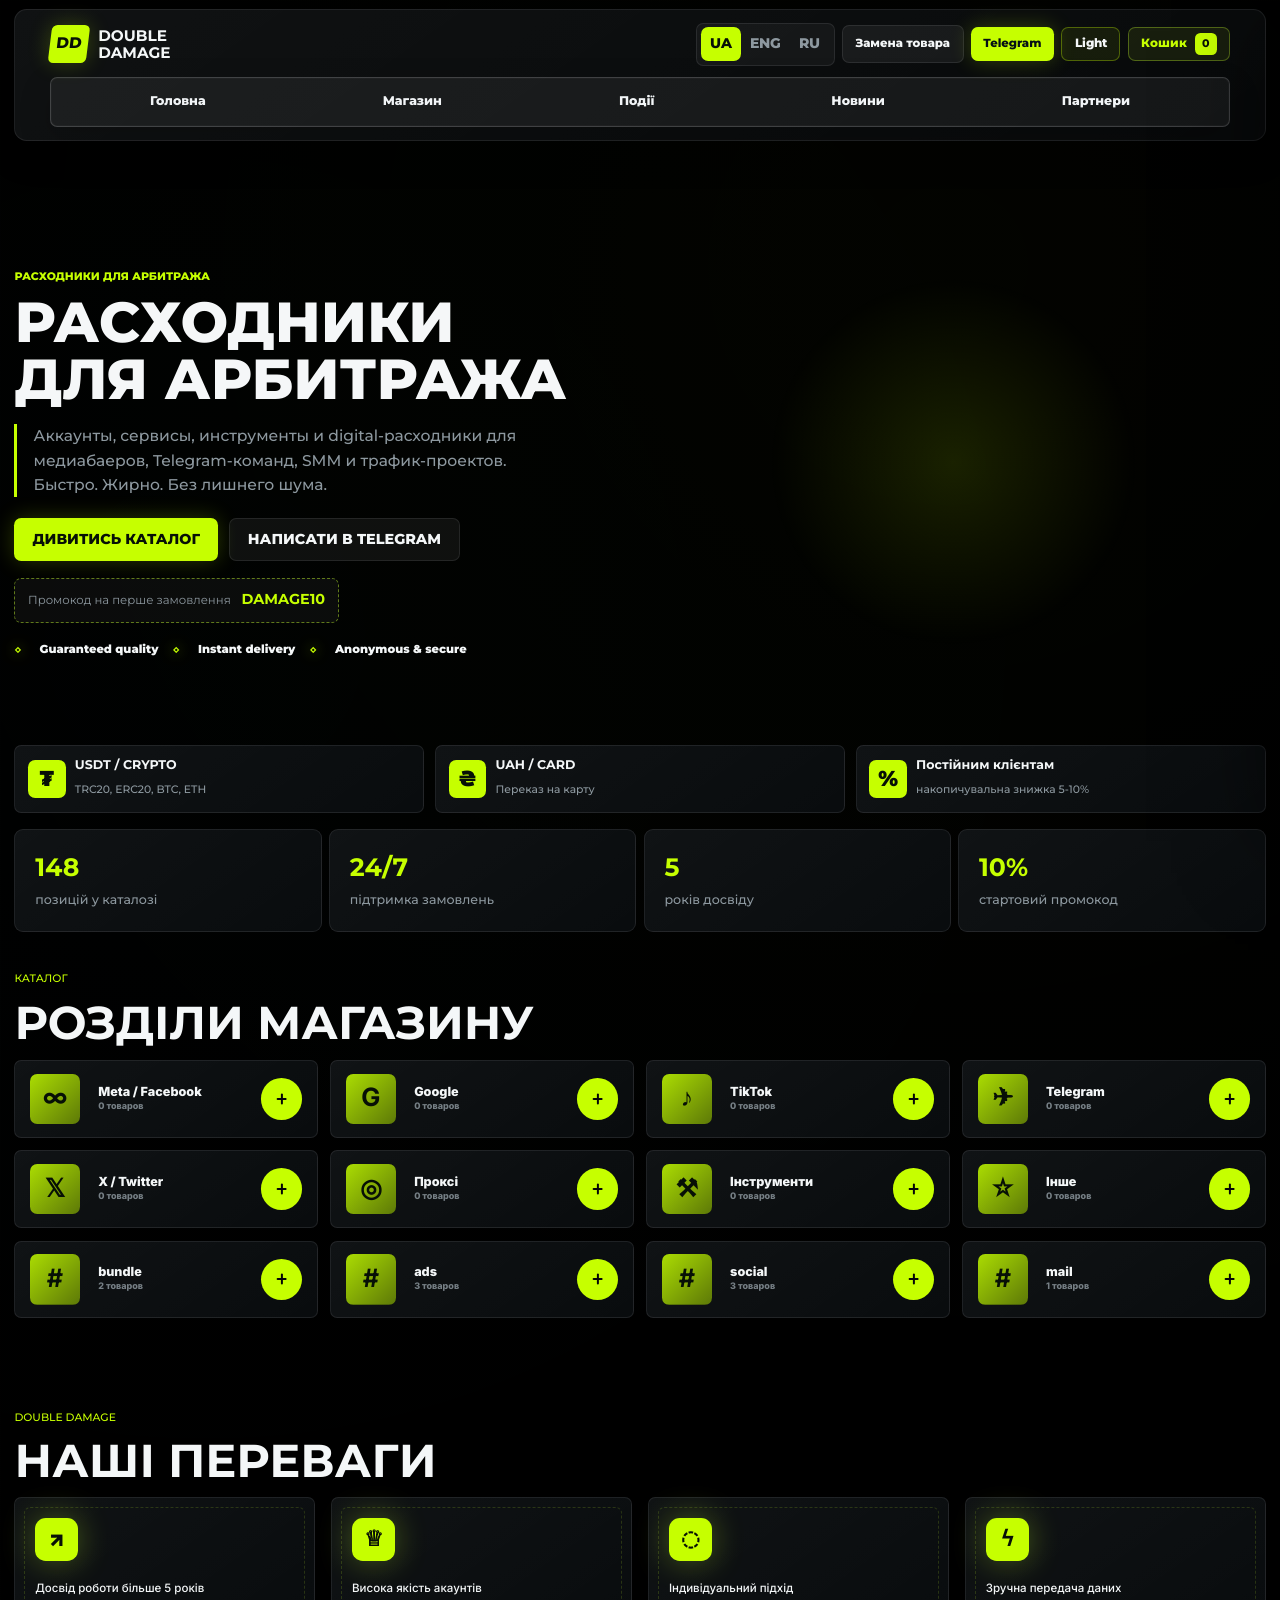
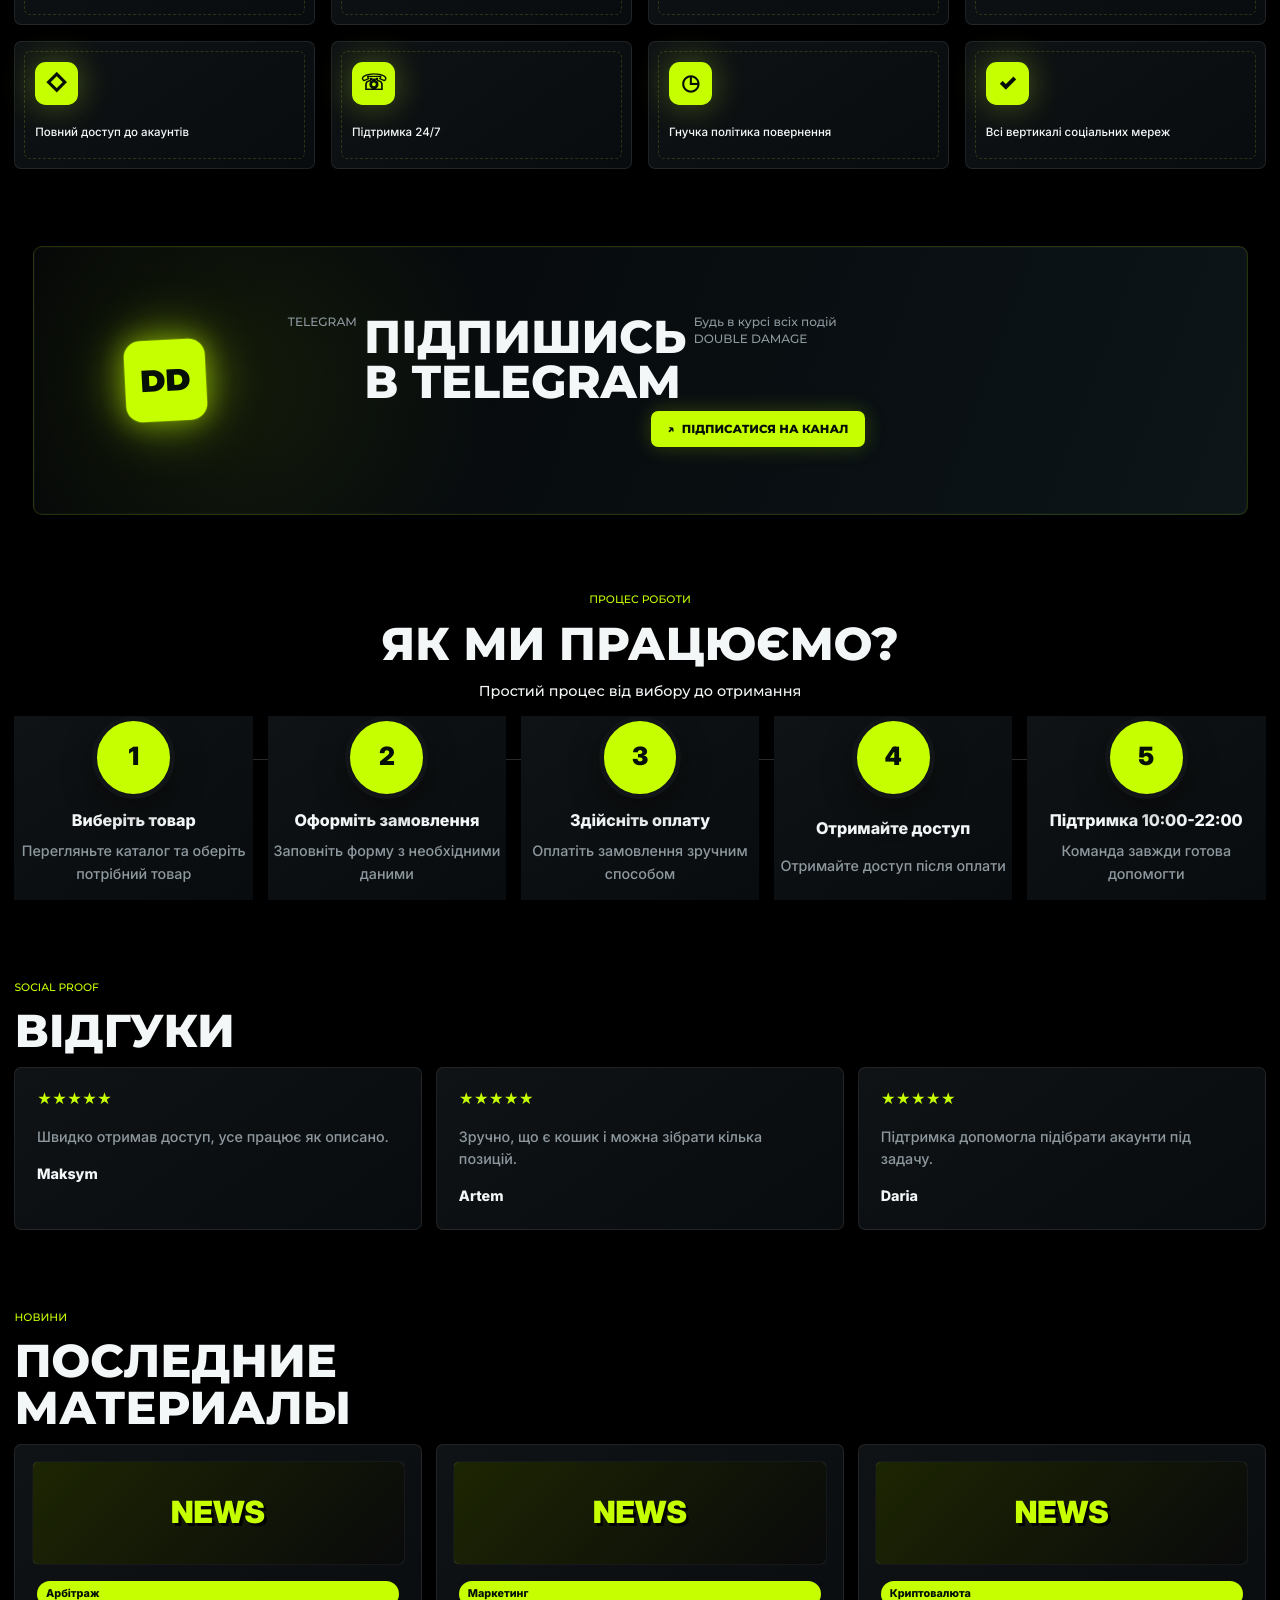
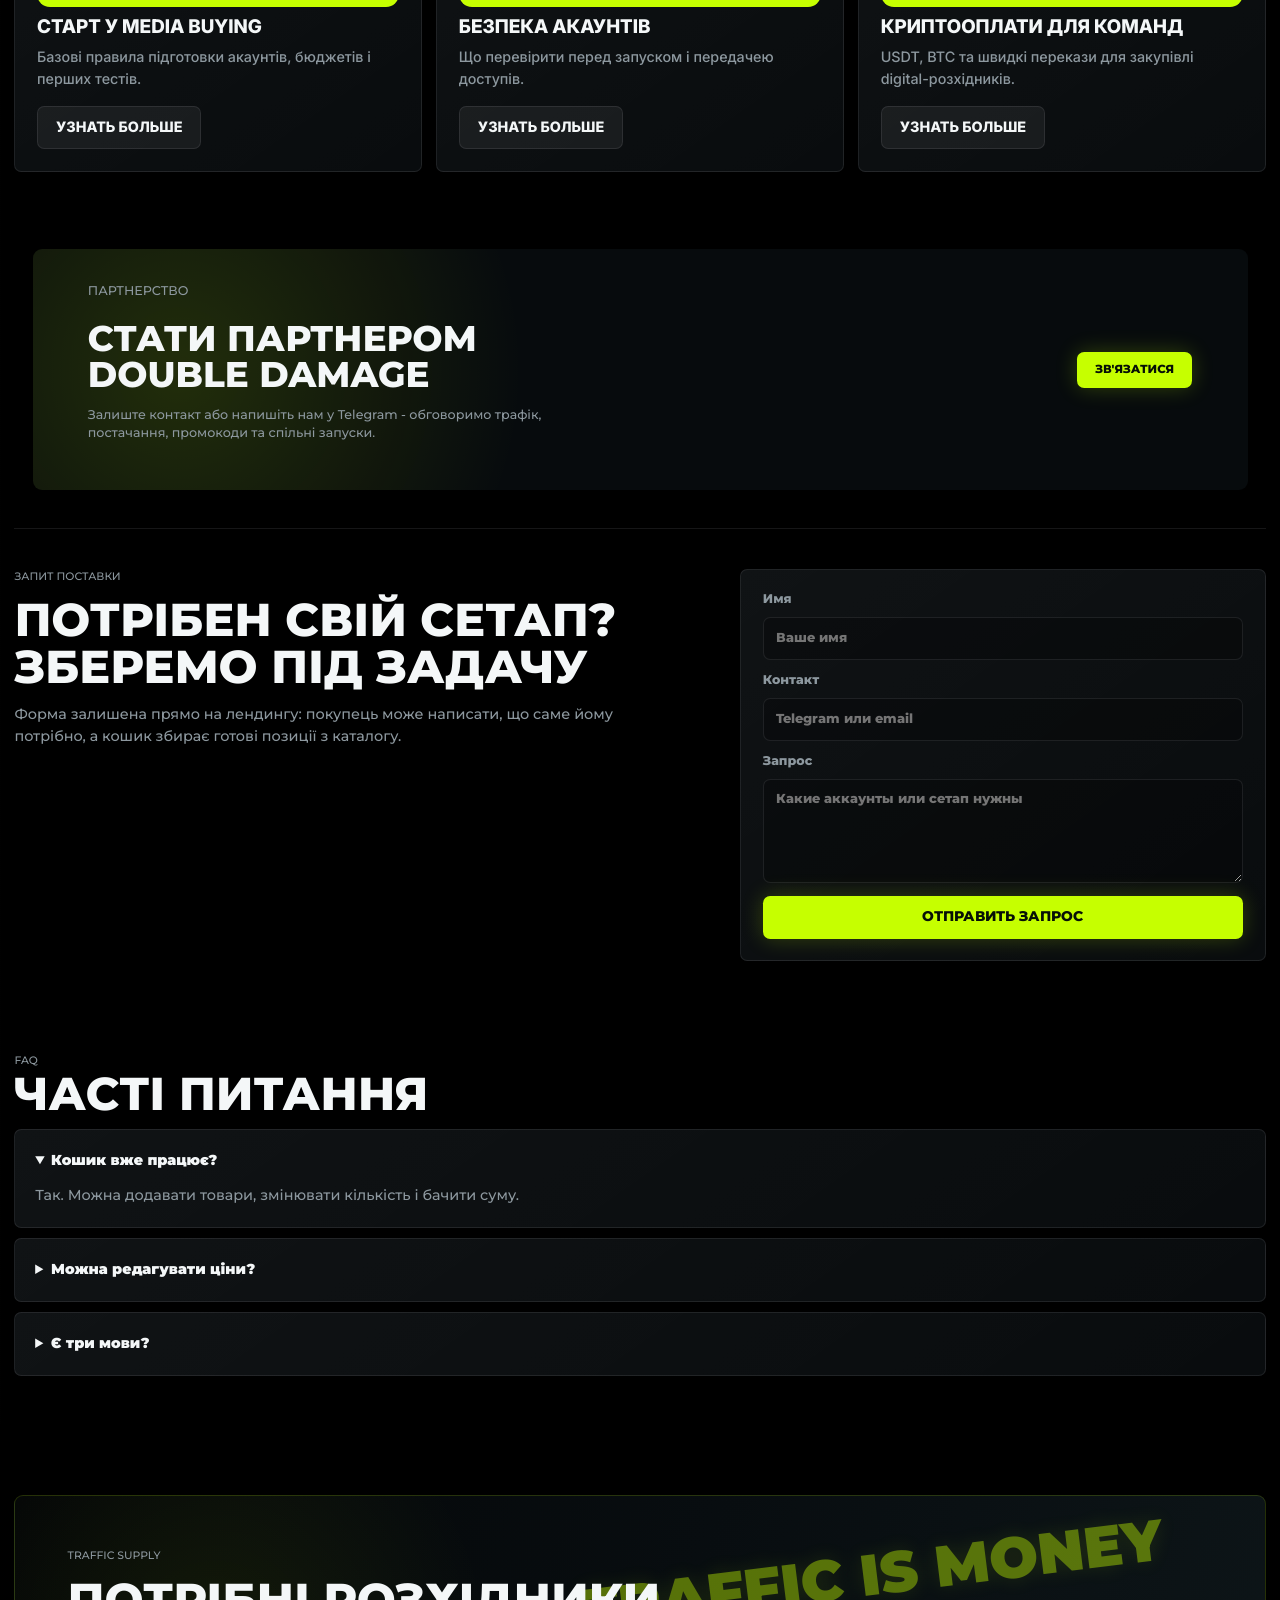
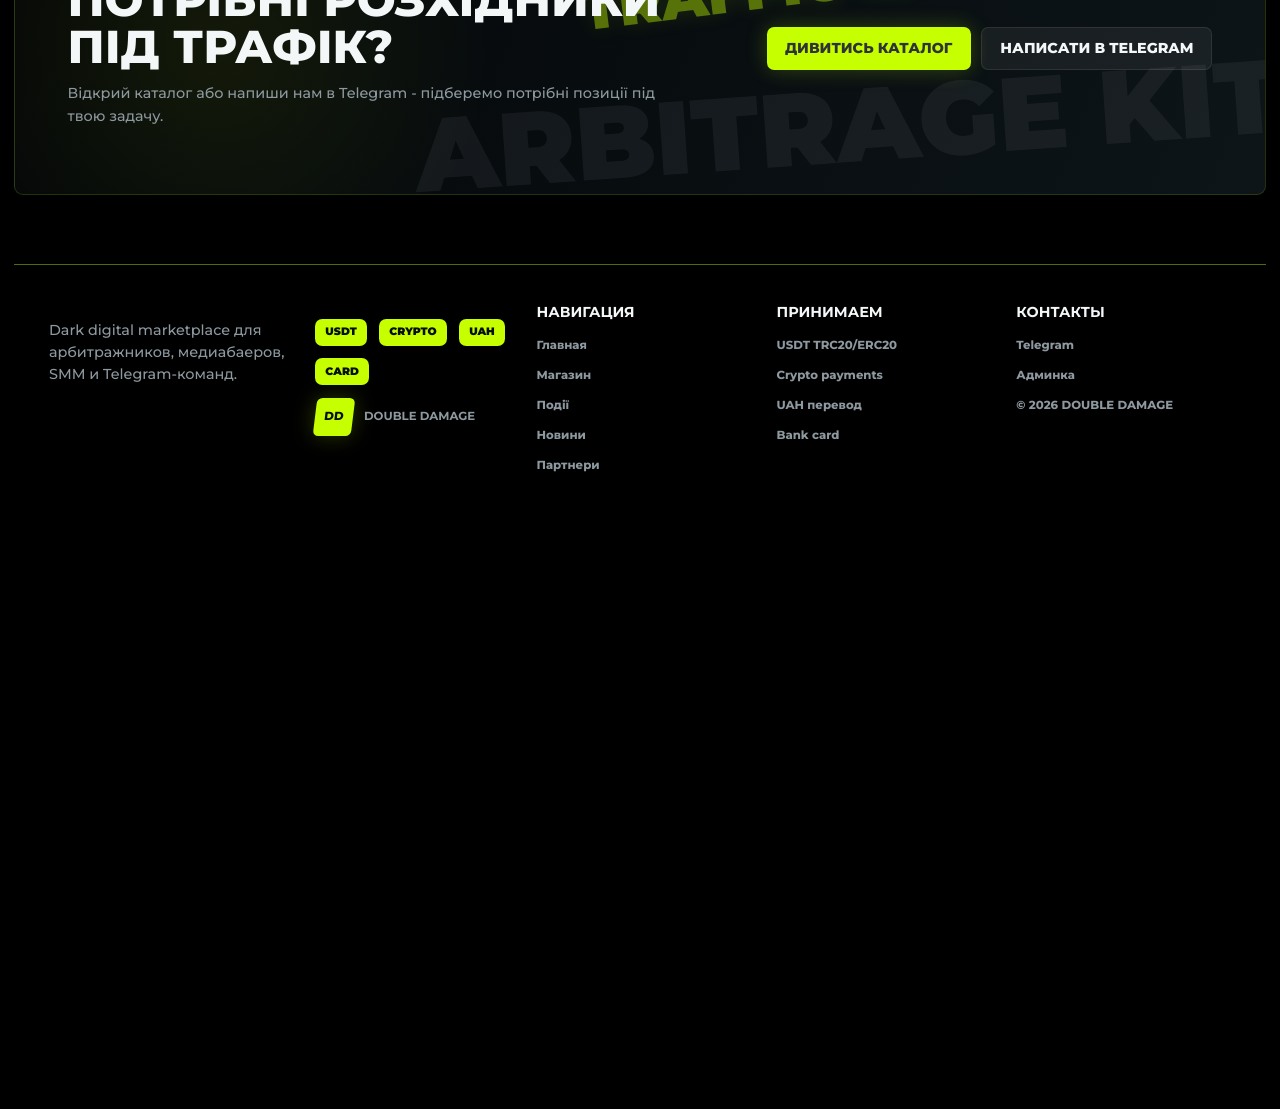
==== commit f3e6bbdd: "Add files via upload" ====
--- a/index.html
+++ b/index.html
@@ -16,7 +16,7 @@
       name="description"
       content="DOUBLE DAMAGE - магазин digital-расходников, аккаунтов, профилей и готовых сетапов."
     />
-  <link rel="stylesheet" href="styles.css?v=91" />
+  <link rel="stylesheet" href="styles.css?v=95" />
   </head>
   <body>
     <header class="site-header">
@@ -281,3 +281,7 @@
 
 
 
+
+
+
+
--- a/styles.css
+++ b/styles.css
@@ -7394,3 +7394,247 @@
 html[data-theme="light"] body:not(.admin-body) .partner-cta h2 {
   font-size: clamp(26px, 3.1vw, 44px) !important;
 }
+
+/* True shop-page alignment: categories and products match header width */
+body:not(.admin-body).shop-page .catalog-section,
+body:not(.admin-body).shop-page .product-section-group,
+body:not(.admin-body).shop-page .shop-controls,
+html[data-theme="light"] body:not(.admin-body).shop-page .catalog-section,
+html[data-theme="light"] body:not(.admin-body).shop-page .product-section-group,
+html[data-theme="light"] body:not(.admin-body).shop-page .shop-controls {
+  width: min(calc(100% - 64px), 1350px) !important;
+  max-width: 1350px !important;
+  margin-left: auto !important;
+  margin-right: auto !important;
+}
+
+body:not(.admin-body).shop-page .shop-market-layout,
+html[data-theme="light"] body:not(.admin-body).shop-page .shop-market-layout {
+  display: block !important;
+  width: 100% !important;
+  max-width: none !important;
+}
+
+body:not(.admin-body).shop-page .shop-market-main,
+html[data-theme="light"] body:not(.admin-body).shop-page .shop-market-main {
+  width: 100% !important;
+  max-width: none !important;
+}
+
+body:not(.admin-body).shop-page .vip-banner,
+html[data-theme="light"] body:not(.admin-body).shop-page .vip-banner {
+  display: none !important;
+}
+
+body:not(.admin-body).shop-page .shop-category-grid,
+html[data-theme="light"] body:not(.admin-body).shop-page .shop-category-grid {
+  width: 100% !important;
+  max-width: none !important;
+  display: grid !important;
+  grid-template-columns: repeat(4, minmax(0, 1fr)) !important;
+  gap: 14px !important;
+  margin-left: 0 !important;
+  margin-right: 0 !important;
+}
+
+body:not(.admin-body).shop-page .shop-category-card,
+html[data-theme="light"] body:not(.admin-body).shop-page .shop-category-card {
+  width: 100% !important;
+  min-width: 0 !important;
+  min-height: 82px !important;
+}
+
+body:not(.admin-body).shop-page .product-card,
+html[data-theme="light"] body:not(.admin-body).shop-page .product-card {
+  width: 100% !important;
+  max-width: 100% !important;
+  grid-template-columns: 62px minmax(0, 1fr) 92px 92px 164px !important;
+  column-gap: 14px !important;
+  overflow: hidden !important;
+}
+
+body:not(.admin-body).shop-page .product-buy-col,
+html[data-theme="light"] body:not(.admin-body).shop-page .product-buy-col {
+  width: 164px !important;
+  min-width: 164px !important;
+  max-width: 164px !important;
+  justify-self: end !important;
+  overflow: hidden !important;
+}
+
+body:not(.admin-body).shop-page .product-buy-col .product-actions,
+html[data-theme="light"] body:not(.admin-body).shop-page .product-buy-col .product-actions {
+  width: 164px !important;
+  min-width: 164px !important;
+  max-width: 164px !important;
+  grid-template-columns: 118px 40px !important;
+  gap: 0 !important;
+  overflow: hidden !important;
+}
+
+body:not(.admin-body).shop-page .product-buy-col .product-actions button[data-add-cart]:not(.add-cart-mini),
+html[data-theme="light"] body:not(.admin-body).shop-page .product-buy-col .product-actions button[data-add-cart]:not(.add-cart-mini) {
+  width: 118px !important;
+  min-width: 118px !important;
+  max-width: 118px !important;
+}
+
+body:not(.admin-body).shop-page .product-buy-col .product-actions .add-cart-mini,
+html[data-theme="light"] body:not(.admin-body).shop-page .product-buy-col .product-actions .add-cart-mini {
+  width: 40px !important;
+  min-width: 40px !important;
+  max-width: 40px !important;
+}
+
+/* Wide horizontal CTA banners with right-centered buttons */
+body:not(.admin-body) .telegram-section,
+body:not(.admin-body) .partner-cta,
+html[data-theme="light"] body:not(.admin-body) .telegram-section,
+html[data-theme="light"] body:not(.admin-body) .partner-cta {
+  width: min(calc(100% - 64px), 1350px) !important;
+  max-width: 1350px !important;
+  margin-left: auto !important;
+  margin-right: auto !important;
+}
+
+body:not(.admin-body) .telegram-section,
+html[data-theme="light"] body:not(.admin-body) .telegram-section {
+  display: grid !important;
+  grid-template-columns: minmax(92px, 170px) minmax(0, 1fr) auto !important;
+  align-items: center !important;
+  gap: clamp(26px, 4vw, 56px) !important;
+  padding: clamp(20px, 2.6vw, 34px) clamp(34px, 4.8vw, 70px) !important;
+}
+
+body:not(.admin-body) .telegram-section .blue-button,
+html[data-theme="light"] body:not(.admin-body) .telegram-section .blue-button {
+  grid-column: 3 !important;
+  justify-self: end !important;
+  align-self: center !important;
+  margin: 0 !important;
+}
+
+body:not(.admin-body) .partner-cta,
+html[data-theme="light"] body:not(.admin-body) .partner-cta {
+  display: grid !important;
+  grid-template-columns: minmax(0, 1fr) auto !important;
+  align-items: center !important;
+  justify-items: stretch !important;
+  gap: clamp(24px, 5vw, 72px) !important;
+  text-align: left !important;
+  padding: clamp(24px, 3vw, 38px) clamp(34px, 4.8vw, 70px) !important;
+}
+
+body:not(.admin-body) .partner-cta > div,
+html[data-theme="light"] body:not(.admin-body) .partner-cta > div {
+  max-width: 760px !important;
+  justify-items: start !important;
+  text-align: left !important;
+}
+
+body:not(.admin-body) .partner-cta h2,
+body:not(.admin-body) .partner-cta p,
+html[data-theme="light"] body:not(.admin-body) .partner-cta h2,
+html[data-theme="light"] body:not(.admin-body) .partner-cta p {
+  text-align: left !important;
+}
+
+body:not(.admin-body) .partner-cta .button,
+html[data-theme="light"] body:not(.admin-body) .partner-cta .button {
+  justify-self: end !important;
+  align-self: center !important;
+  margin: 0 !important;
+  white-space: nowrap !important;
+}
+
+/* Final CTA catalog button text color */
+body:not(.admin-body) .final-cta [data-hero-catalog],
+html[data-theme="light"] body:not(.admin-body) .final-cta [data-hero-catalog] {
+  color: #2f3336 !important;
+}
+
+/* Final product row stretch and transparent cart button */
+body:not(.admin-body).shop-page [data-products],
+html[data-theme="light"] body:not(.admin-body).shop-page [data-products] {
+  width: min(calc(100% - 64px), 1350px) !important;
+  max-width: 1350px !important;
+  margin-left: auto !important;
+  margin-right: auto !important;
+}
+
+body:not(.admin-body).shop-page .product-section-group,
+html[data-theme="light"] body:not(.admin-body).shop-page .product-section-group {
+  width: 100% !important;
+  max-width: none !important;
+}
+
+body:not(.admin-body).shop-page .product-card,
+html[data-theme="light"] body:not(.admin-body).shop-page .product-card {
+  width: 100% !important;
+  max-width: 100% !important;
+  grid-template-columns: 66px minmax(0, 1fr) 96px 96px 172px !important;
+  column-gap: 14px !important;
+  padding: 14px 16px !important;
+}
+
+body:not(.admin-body).shop-page .product-info p,
+html[data-theme="light"] body:not(.admin-body).shop-page .product-info p {
+  font-size: clamp(12px, 0.9vw, 14px) !important;
+  line-height: 1.35 !important;
+}
+
+body:not(.admin-body).shop-page .product-buy-col,
+html[data-theme="light"] body:not(.admin-body).shop-page .product-buy-col {
+  width: 172px !important;
+  min-width: 172px !important;
+  max-width: 172px !important;
+}
+
+body:not(.admin-body).shop-page .product-buy-col .product-actions,
+html[data-theme="light"] body:not(.admin-body).shop-page .product-buy-col .product-actions {
+  width: 172px !important;
+  min-width: 172px !important;
+  max-width: 172px !important;
+  display: grid !important;
+  grid-template-columns: 122px 42px !important;
+  gap: 8px !important;
+  padding: 0 !important;
+  border: 0 !important;
+  background: transparent !important;
+  box-shadow: none !important;
+  overflow: visible !important;
+}
+
+body:not(.admin-body).shop-page .product-buy-col .product-actions button[data-add-cart]:not(.add-cart-mini),
+html[data-theme="light"] body:not(.admin-body).shop-page .product-buy-col .product-actions button[data-add-cart]:not(.add-cart-mini) {
+  width: 122px !important;
+  min-width: 122px !important;
+  max-width: 122px !important;
+  height: 38px !important;
+  min-height: 38px !important;
+  color: #ffffff !important;
+  background: #2f3336 !important;
+  border: 1px solid #202326 !important;
+  border-radius: 999px !important;
+  box-shadow: none !important;
+}
+
+body:not(.admin-body).shop-page .product-buy-col .product-actions .add-cart-mini {
+  width: 42px !important;
+  min-width: 42px !important;
+  max-width: 42px !important;
+  height: 38px !important;
+  min-height: 38px !important;
+  color: var(--acid) !important;
+  background: transparent !important;
+  border: 1px solid rgba(198, 255, 0, 0.78) !important;
+  border-radius: 9px !important;
+  box-shadow: 0 0 16px rgba(198, 255, 0, 0.22) !important;
+}
+
+html[data-theme="light"] body:not(.admin-body).shop-page .product-buy-col .product-actions .add-cart-mini {
+  color: #2f3336 !important;
+  background: transparent !important;
+  border-color: rgba(47, 51, 54, 0.45) !important;
+  box-shadow: none !important;
+}
